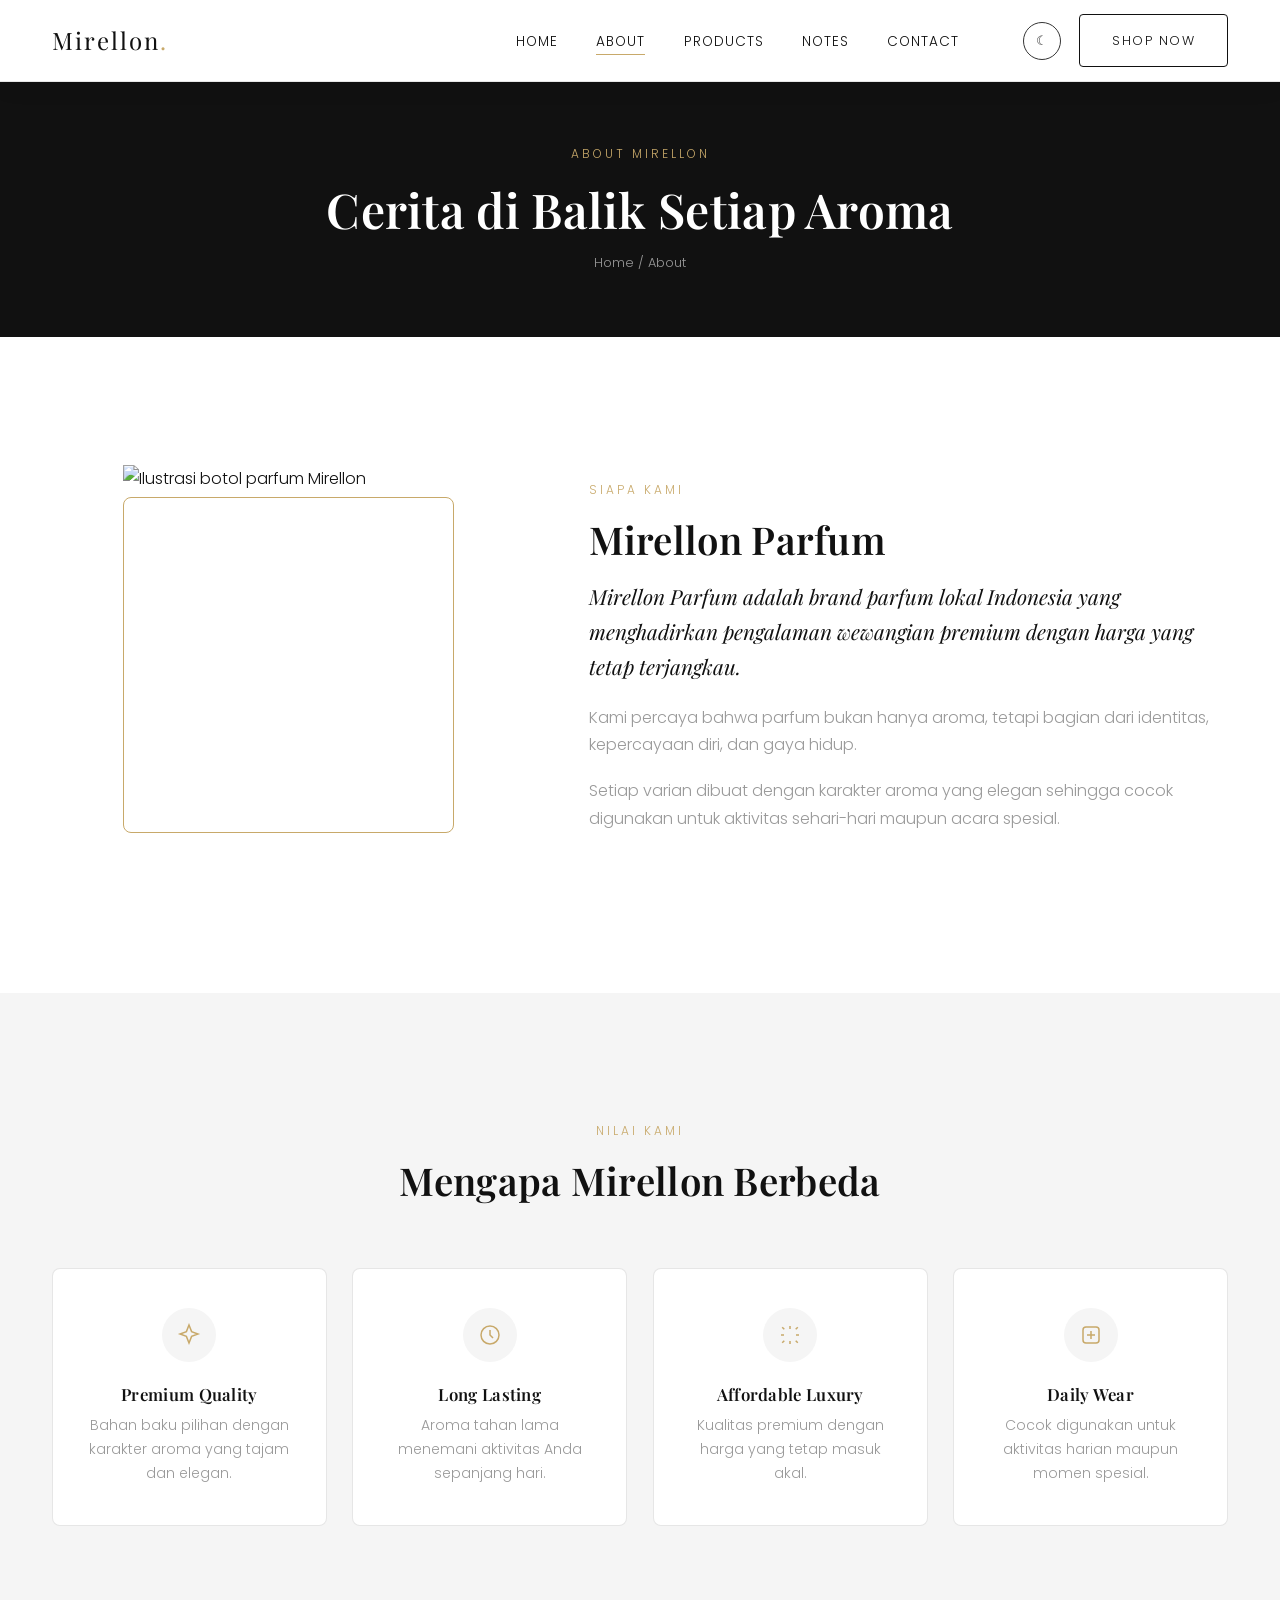
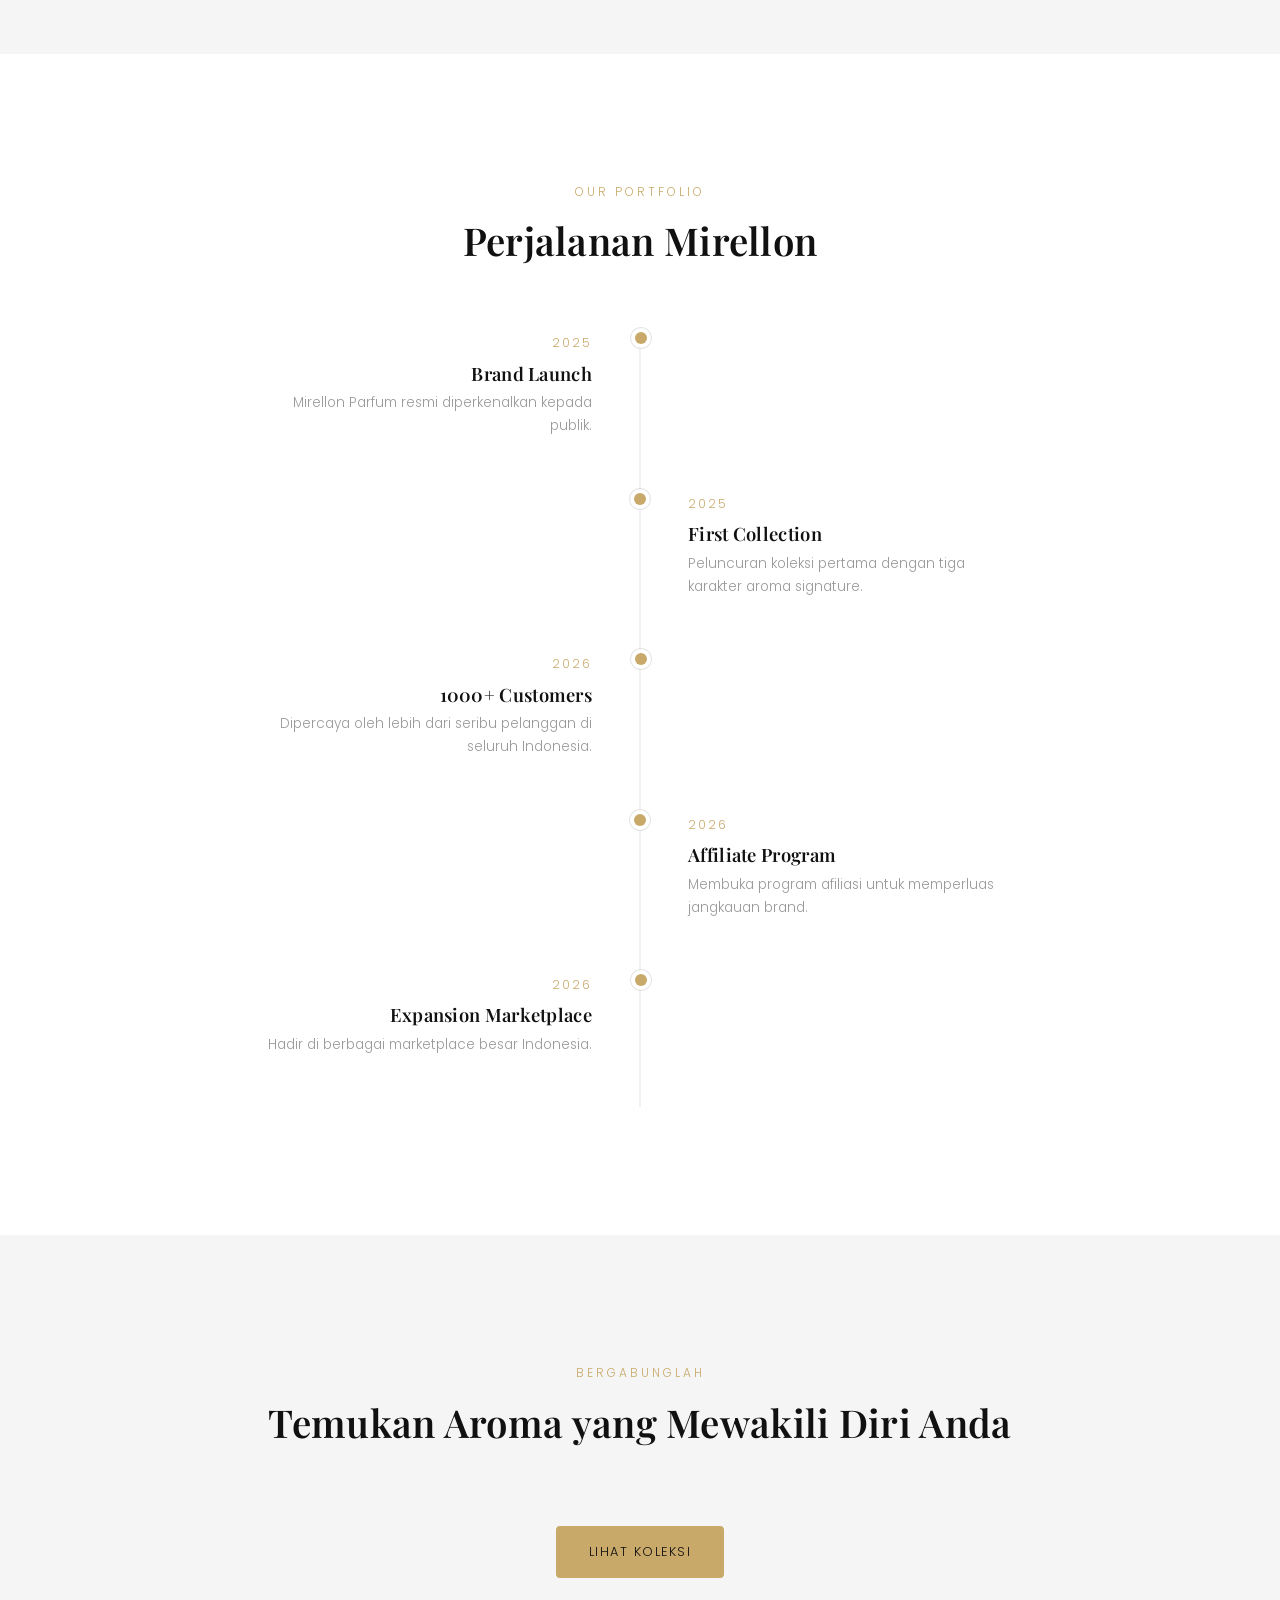
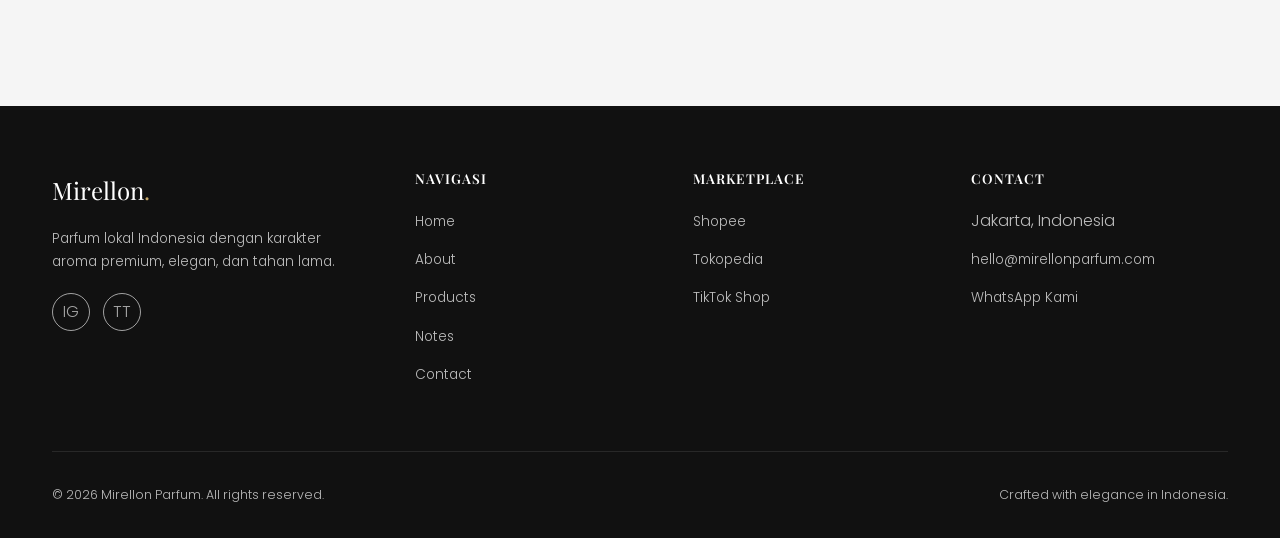
==== about.html @ e8ed95fe "Upload website Mirellon Parfum" ====
<!DOCTYPE html>
<html lang="id">
<head>
  <meta charset="UTF-8">
  <meta name="viewport" content="width=device-width, initial-scale=1.0">
  <title>About Us — Mirellon Parfum</title>
  <meta name="description" content="Kenali Mirellon Parfum, brand parfum lokal Indonesia yang menghadirkan wewangian premium, elegan, dan terjangkau untuk identitas serta gaya hidup Anda.">
  <meta name="keywords" content="tentang Mirellon Parfum, brand parfum lokal, cerita Mirellon">
  <link rel="canonical" href="https://mirellonparfum.com/about.html">

  <meta property="og:type" content="website">
  <meta property="og:title" content="About Us — Mirellon Parfum">
  <meta property="og:description" content="Kenali kisah dan nilai di balik Mirellon Parfum.">
  <meta property="og:image" content="images/bottle-hero.png">

  <link rel="icon" type="image/svg+xml" href="images/favicon.svg">
  <link rel="preconnect" href="https://fonts.googleapis.com">
  <link rel="preconnect" href="https://fonts.gstatic.com" crossorigin>
  <link href="https://fonts.googleapis.com/css2?family=Playfair+Display:wght@500;600;700&family=Poppins:wght@300;400;500;600&display=swap" rel="stylesheet">

  <link rel="stylesheet" href="css/style.css">
  <link rel="stylesheet" href="css/responsive.css">
  <link rel="stylesheet" href="css/animation.css">
</head>
<body>
  <a class="skip-link" href="#main">Lompat ke konten utama</a>

  <div id="loading-screen" aria-hidden="true"><span class="loader-mark">MIRELLON</span></div>

  <header class="site-header solid" data-transparent-hero="false">
    <div class="container">
      <a href="index.html" class="logo">Mirellon<span>.</span></a>
      <nav class="main-nav" aria-label="Navigasi utama">
        <ul class="nav-links">
          <li><a class="nav-link" href="index.html">Home</a></li>
          <li><a class="nav-link active" href="about.html">About</a></li>
          <li><a class="nav-link" href="products.html">Products</a></li>
          <li><a class="nav-link" href="notes.html">Notes</a></li>
          <li><a class="nav-link" href="contact.html">Contact</a></li>
        </ul>
        <div class="header-actions">
          <button class="icon-btn" data-theme-toggle aria-pressed="false" aria-label="Ganti mode gelap/terang"><span data-theme-icon>☾</span></button>
          <a href="products.html" class="btn btn-outline desktop-only">Shop Now</a>
          <button class="hamburger" aria-label="Buka menu" aria-controls="mobile-nav"><span></span><span></span><span></span></button>
        </div>
      </nav>
    </div>
  </header>

  <div class="mobile-nav" id="mobile-nav">
    <button class="close-btn" aria-label="Tutup menu">&times;</button>
    <a href="index.html">Home</a>
    <a href="about.html">About</a>
    <a href="products.html">Products</a>
    <a href="notes.html">Notes</a>
    <a href="contact.html">Contact</a>
  </div>

  <main id="main">
    <section class="page-hero">
      <div class="container">
        <span class="eyebrow">About Mirellon</span>
        <h1>Cerita di Balik Setiap Aroma</h1>
        <p class="breadcrumb"><a href="index.html">Home</a> / About</p>
      </div>
    </section>

    <section>
      <div class="container about-grid">
        <div class="about-visual" data-aos="fade-right">
          <img src="images/bottle-hero.png" alt="Ilustrasi botol parfum Mirellon" loading="lazy" width="260" height="400">
        </div>
        <div class="about-text" data-aos="fade-left">
          <span class="eyebrow">Siapa Kami</span>
          <h2 class="section-title">Mirellon Parfum</h2>
          <p>Mirellon Parfum adalah brand parfum lokal Indonesia yang menghadirkan pengalaman wewangian premium dengan harga yang tetap terjangkau.</p>
          <p>Kami percaya bahwa parfum bukan hanya aroma, tetapi bagian dari identitas, kepercayaan diri, dan gaya hidup.</p>
          <p>Setiap varian dibuat dengan karakter aroma yang elegan sehingga cocok digunakan untuk aktivitas sehari-hari maupun acara spesial.</p>
        </div>
      </div>
    </section>

    <section class="bg-surface">
      <div class="container">
        <div class="section-head">
          <span class="eyebrow">Nilai Kami</span>
          <h2 class="section-title">Mengapa Mirellon Berbeda</h2>
        </div>
        <div class="why-grid">
          <div class="why-card" data-aos="fade-up">
            <div class="why-icon"><svg width="24" height="24" viewBox="0 0 24 24" fill="none" stroke="currentColor" stroke-width="1.5"><path d="M12 2l2.6 6.6L21 11l-6.4 2.4L12 20l-2.6-6.6L3 11l6.4-2.4z"/></svg></div>
            <h3>Premium Quality</h3>
            <p>Bahan baku pilihan dengan karakter aroma yang tajam dan elegan.</p>
          </div>
          <div class="why-card" data-aos="fade-up" data-aos-delay="100">
            <div class="why-icon"><svg width="24" height="24" viewBox="0 0 24 24" fill="none" stroke="currentColor" stroke-width="1.5"><circle cx="12" cy="12" r="9"/><path d="M12 7v5l3 3"/></svg></div>
            <h3>Long Lasting</h3>
            <p>Aroma tahan lama menemani aktivitas Anda sepanjang hari.</p>
          </div>
          <div class="why-card" data-aos="fade-up" data-aos-delay="200">
            <div class="why-icon"><svg width="24" height="24" viewBox="0 0 24 24" fill="none" stroke="currentColor" stroke-width="1.5"><path d="M12 3v3M12 18v3M4.2 4.2l2.1 2.1M17.7 17.7l2.1 2.1M3 12h3M18 12h3M4.2 19.8l2.1-2.1M17.7 6.3l2.1-2.1"/></svg></div>
            <h3>Affordable Luxury</h3>
            <p>Kualitas premium dengan harga yang tetap masuk akal.</p>
          </div>
          <div class="why-card" data-aos="fade-up" data-aos-delay="300">
            <div class="why-icon"><svg width="24" height="24" viewBox="0 0 24 24" fill="none" stroke="currentColor" stroke-width="1.5"><rect x="4" y="4" width="16" height="16" rx="3"/><path d="M8 12h8M12 8v8"/></svg></div>
            <h3>Daily Wear</h3>
            <p>Cocok digunakan untuk aktivitas harian maupun momen spesial.</p>
          </div>
        </div>
      </div>
    </section>

    <section>
      <div class="container">
        <div class="section-head">
          <span class="eyebrow">Our Portfolio</span>
          <h2 class="section-title">Perjalanan Mirellon</h2>
        </div>
        <div class="timeline">
          <div class="timeline-item" data-aos="fade-right">
            <span class="timeline-dot"></span>
            <span class="timeline-year">2025</span>
            <h3>Brand Launch</h3>
            <p>Mirellon Parfum resmi diperkenalkan kepada publik.</p>
          </div>
          <div class="timeline-item" data-aos="fade-left">
            <span class="timeline-dot"></span>
            <span class="timeline-year">2025</span>
            <h3>First Collection</h3>
            <p>Peluncuran koleksi pertama dengan tiga karakter aroma signature.</p>
          </div>
          <div class="timeline-item" data-aos="fade-right">
            <span class="timeline-dot"></span>
            <span class="timeline-year">2026</span>
            <h3>1000+ Customers</h3>
            <p>Dipercaya oleh lebih dari seribu pelanggan di seluruh Indonesia.</p>
          </div>
          <div class="timeline-item" data-aos="fade-left">
            <span class="timeline-dot"></span>
            <span class="timeline-year">2026</span>
            <h3>Affiliate Program</h3>
            <p>Membuka program afiliasi untuk memperluas jangkauan brand.</p>
          </div>
          <div class="timeline-item" data-aos="fade-right">
            <span class="timeline-dot"></span>
            <span class="timeline-year">2026</span>
            <h3>Expansion Marketplace</h3>
            <p>Hadir di berbagai marketplace besar Indonesia.</p>
          </div>
        </div>
      </div>
    </section>

    <section class="bg-surface text-center">
      <div class="container">
        <span class="eyebrow">Bergabunglah</span>
        <h2 class="section-title">Temukan Aroma yang Mewakili Diri Anda</h2>
        <a href="products.html" class="btn btn-gold mt-lg">Lihat Koleksi</a>
      </div>
    </section>
  </main>

  <footer class="site-footer">
    <div class="container">
      <div class="footer-grid">
        <div>
          <a href="index.html" class="footer-logo">Mirellon<span>.</span></a>
          <p class="footer-about">Parfum lokal Indonesia dengan karakter aroma premium, elegan, dan tahan lama.</p>
          <div class="footer-social">
            <a href="https://instagram.com" class="icon-btn" aria-label="Instagram Mirellon" target="_blank" rel="noopener">IG</a>
            <a href="https://tiktok.com" class="icon-btn" aria-label="TikTok Mirellon" target="_blank" rel="noopener">TT</a>
          </div>
        </div>
        <div class="footer-col">
          <h4>Navigasi</h4>
          <ul>
            <li><a href="index.html">Home</a></li>
            <li><a href="about.html">About</a></li>
            <li><a href="products.html">Products</a></li>
            <li><a href="notes.html">Notes</a></li>
            <li><a href="contact.html">Contact</a></li>
          </ul>
        </div>
        <div class="footer-col">
          <h4>Marketplace</h4>
          <ul>
            <li><a href="#">Shopee</a></li>
            <li><a href="#">Tokopedia</a></li>
            <li><a href="#">TikTok Shop</a></li>
          </ul>
        </div>
        <div class="footer-col">
          <h4>Contact</h4>
          <ul>
            <li>Jakarta, Indonesia</li>
            <li><a href="mailto:hello@mirellonparfum.com">hello@mirellonparfum.com</a></li>
            <li><a href="https://wa.me/6280000000000">WhatsApp Kami</a></li>
          </ul>
        </div>
      </div>
      <div class="footer-bottom">
        <span>&copy; 2026 Mirellon Parfum. All rights reserved.</span>
        <span>Crafted with elegance in Indonesia.</span>
      </div>
    </div>
  </footer>

  <button class="back-to-top" aria-label="Kembali ke atas">&#8593;</button>

  <script src="js/main.js"></script>
</body>
</html>
---- css/style.css ----
/* =========================================================
   MIRELLON PARFUM — CORE STYLESHEET
   ========================================================= */

:root {
  --c-black: #111111;
  --c-white: #ffffff;
  --c-gold: #c8a96a;
  --c-gold-soft: #e9dcbf;
  --c-gray: #f5f5f5;
  --c-gray-mid: #9a9a9a;
  --c-line: rgba(17, 17, 17, 0.1);

  --font-display: "Playfair Display", Georgia, serif;
  --font-body: "Poppins", -apple-system, BlinkMacSystemFont, sans-serif;

  --radius-sm: 4px;
  --radius-md: 8px;

  --space-xs: 0.5rem;
  --space-sm: 1rem;
  --space-md: 2rem;
  --space-lg: 4rem;
  --space-xl: 8rem;

  --ease: cubic-bezier(0.22, 1, 0.36, 1);
  --dur: 0.5s;

  --bg: var(--c-white);
  --text: var(--c-black);
  --surface: var(--c-gray);
  --border: var(--c-line);
}

[data-theme="dark"] {
  --bg: #0c0c0c;
  --text: #f5f5f5;
  --surface: #1a1a1a;
  --border: rgba(245, 245, 245, 0.12);
  --c-gray: #1a1a1a;
}

* , *::before, *::after { box-sizing: border-box; margin: 0; padding: 0; }

html { scroll-behavior: smooth; }

body {
  font-family: var(--font-body);
  background: var(--bg);
  color: var(--text);
  line-height: 1.7;
  font-weight: 300;
  -webkit-font-smoothing: antialiased;
  transition: background var(--dur) var(--ease), color var(--dur) var(--ease);
  overflow-x: hidden;
}

img { max-width: 100%; display: block; }

a { color: inherit; text-decoration: none; }

ul { list-style: none; }

button { font-family: inherit; cursor: pointer; border: none; background: none; color: inherit; }

input, textarea, select { font-family: inherit; }

h1, h2, h3, h4 {
  font-family: var(--font-display);
  font-weight: 600;
  letter-spacing: 0.3px;
  line-height: 1.25;
}

.container {
  width: 100%;
  max-width: 1240px;
  margin: 0 auto;
  padding: 0 var(--space-md);
}

:focus-visible {
  outline: 2px solid var(--c-gold);
  outline-offset: 3px;
}

.skip-link {
  position: absolute;
  left: -999px;
  top: 0;
  background: var(--c-black);
  color: var(--c-white);
  padding: 0.75rem 1.25rem;
  z-index: 1000;
}
.skip-link:focus { left: var(--space-sm); top: var(--space-sm); }

/* =========================================================
   LOADING SCREEN
   ========================================================= */
#loading-screen {
  position: fixed;
  inset: 0;
  background: var(--c-black);
  display: flex;
  align-items: center;
  justify-content: center;
  z-index: 9999;
  transition: opacity 0.6s var(--ease), visibility 0.6s var(--ease);
}
#loading-screen.hidden { opacity: 0; visibility: hidden; }
.loader-mark {
  font-family: var(--font-display);
  color: var(--c-gold);
  font-size: 2rem;
  letter-spacing: 6px;
  opacity: 0;
  animation: loaderFade 1.6s var(--ease) forwards;
  position: relative;
}
.loader-mark::after {
  content: "";
  display: block;
  margin: 0.7rem auto 0;
  width: 0;
  height: 1px;
  background: var(--c-gold);
}
#loading-screen.leaving .loader-mark::after {
  animation: lineSweep 0.55s var(--ease) forwards;
}

/* =========================================================
   HEADER / NAVBAR
   ========================================================= */
.site-header {
  position: fixed;
  top: 0;
  left: 0;
  right: 0;
  z-index: 900;
  padding: 1.4rem 0;
  transition: background var(--dur) var(--ease), padding var(--dur) var(--ease), box-shadow var(--dur) var(--ease), border-color var(--dur) var(--ease);
  border-bottom: 1px solid transparent;
}
.site-header .container { display: flex; align-items: center; justify-content: space-between; }

.site-header.transparent { background: transparent; }
.site-header.solid {
  background: var(--bg);
  padding: 0.9rem 0;
  box-shadow: 0 4px 24px rgba(0,0,0,0.06);
  border-bottom: 1px solid var(--border);
}

.logo {
  font-family: var(--font-display);
  font-size: 1.5rem;
  letter-spacing: 2px;
  color: inherit;
}
.site-header.transparent .logo,
.site-header.transparent .nav-link,
.site-header.transparent .icon-btn { color: var(--c-white); }
.logo span { color: var(--c-gold); }

.main-nav { display: flex; align-items: center; gap: var(--space-lg); }
.nav-links { display: flex; gap: 2.4rem; }
.nav-link {
  font-size: 0.85rem;
  letter-spacing: 1px;
  text-transform: uppercase;
  position: relative;
  padding-bottom: 4px;
}
.nav-link::after {
  content: "";
  position: absolute;
  left: 0; bottom: 0;
  width: 0; height: 1px;
  background: var(--c-gold);
  transition: width 0.35s var(--ease);
}
.nav-link:hover::after, .nav-link.active::after { width: 100%; }

.header-actions { display: flex; align-items: center; gap: 1.1rem; }

.icon-btn {
  width: 38px; height: 38px;
  display: flex; align-items: center; justify-content: center;
  border: 1px solid currentColor;
  border-radius: 50%;
  opacity: 0.85;
  transition: opacity 0.3s var(--ease), background 0.3s var(--ease), color 0.3s var(--ease);
}
.icon-btn:hover { opacity: 1; background: var(--c-gold); color: var(--c-black); border-color: var(--c-gold); }

.btn {
  display: inline-flex;
  align-items: center;
  justify-content: center;
  gap: 0.5rem;
  padding: 0.9rem 2rem;
  font-size: 0.8rem;
  letter-spacing: 1.5px;
  text-transform: uppercase;
  border-radius: var(--radius-sm);
  transition: transform 0.35s var(--ease), background 0.35s var(--ease), color 0.35s var(--ease), box-shadow 0.35s var(--ease);
  border: 1px solid transparent;
  white-space: nowrap;
}
.btn-gold { background: var(--c-gold); color: var(--c-black); }
.btn-gold:hover { background: #b3925a; transform: translateY(-2px); box-shadow: 0 10px 24px rgba(200,169,106,0.35); }
.btn-outline { border-color: currentColor; }
.btn-outline:hover { background: var(--c-black); color: var(--c-white); border-color: var(--c-black); transform: translateY(-2px); }
.site-header.transparent .btn-outline { border-color: var(--c-white); }
.site-header.transparent .btn-outline:hover { background: var(--c-white); color: var(--c-black); }

.hamburger {
  display: none;
  flex-direction: column;
  gap: 5px;
  width: 26px;
}
.hamburger span {
  height: 1.5px;
  width: 100%;
  background: currentColor;
  transition: transform 0.3s var(--ease), opacity 0.3s var(--ease);
}

.mobile-nav {
  position: fixed;
  inset: 0;
  background: var(--c-black);
  z-index: 950;
  display: flex;
  flex-direction: column;
  align-items: center;
  justify-content: center;
  gap: 2rem;
  transform: translateY(-100%);
  transition: transform 0.5s var(--ease);
}
.mobile-nav.open { transform: translateY(0); }
.mobile-nav a { color: var(--c-white); font-family: var(--font-display); font-size: 1.6rem; letter-spacing: 1px; }
.mobile-nav .close-btn { position: absolute; top: 1.6rem; right: 1.6rem; color: var(--c-white); font-size: 1.8rem; }

/* =========================================================
   HERO
   ========================================================= */
.hero {
  position: relative;
  min-height: 100vh;
  display: flex;
  align-items: center;
  background: var(--c-black);
  color: var(--c-white);
  overflow: hidden;
}
.hero::before {
  content: "";
  position: absolute;
  inset: 0;
  z-index: 0;
  background:
    radial-gradient(circle at 50% 30%, rgba(200,169,106,0.16), transparent 55%),
    linear-gradient(160deg, #0b0b0b 0%, #161616 60%, #0b0b0b 100%);
}
.hero-bg-base,
.hero-bg-reveal {
  position: absolute;
  inset: 0;
  background-size: cover;
  background-position: center;
  background-repeat: no-repeat;
}
.hero-bg-base {
  z-index: 1;
  animation: heroZoom 22s ease-in-out infinite alternate;
}
.hero-bg-reveal {
  z-index: 2;
  pointer-events: none;
  mask-repeat: no-repeat;
  -webkit-mask-repeat: no-repeat;
  mask-size: 100% 100%;
  -webkit-mask-size: 100% 100%;
  transition: opacity 0.3s ease;
}
@keyframes heroZoom {
  0% { transform: scale(1); }
  100% { transform: scale(1.08); }
}
.hero-overlay {
  position: absolute;
  inset: 0;
  z-index: 3;
  background: linear-gradient(180deg, rgba(8,8,8,0.72) 0%, rgba(8,8,8,0.55) 45%, rgba(8,8,8,0.8) 100%);
  pointer-events: none;
}

/* ---------- Floating gold particles ---------- */
.hero-particles {
  position: absolute;
  inset: 0;
  z-index: 4;
  overflow: hidden;
  pointer-events: none;
}
.hero-particle {
  position: absolute;
  bottom: -5%;
  width: var(--s, 3px);
  height: var(--s, 3px);
  left: var(--l, 50%);
  border-radius: 50%;
  background: radial-gradient(circle, rgba(232, 199, 130, 0.95) 0%, rgba(232, 199, 130, 0) 72%);
  opacity: 0;
  animation: heroParticleRise var(--dur, 16s) linear var(--delay, 0s) infinite;
}
@keyframes heroParticleRise {
  0% { transform: translate(0, 0); opacity: 0; }
  8% { opacity: var(--op, 0.75); }
  85% { opacity: var(--op, 0.75); }
  100% { transform: translate(var(--drift, 20px), -112vh); opacity: 0; }
}

/* ---------- Film grain ---------- */
.hero-grain {
  position: absolute;
  inset: -60px;
  z-index: 6;
  pointer-events: none;
  opacity: 0.05;
  mix-blend-mode: overlay;
  background-image: url("data:image/svg+xml;utf8,<svg xmlns='http://www.w3.org/2000/svg' width='140' height='140'><filter id='n'><feTurbulence type='fractalNoise' baseFrequency='0.85' numOctaves='2' stitchTiles='stitch'/></filter><rect width='100%25' height='100%25' filter='url(%23n)'/></svg>");
  background-size: 160px 160px;
  animation: heroGrainShift 1.1s steps(6) infinite;
}
@keyframes heroGrainShift {
  0%   { transform: translate(0, 0); }
  16%  { transform: translate(-3%, 2%); }
  33%  { transform: translate(2%, -3%); }
  50%  { transform: translate(-2%, -2%); }
  66%  { transform: translate(3%, 1%); }
  83%  { transform: translate(-1%, 3%); }
  100% { transform: translate(0, 0); }
}

.hero .container {
  position: relative;
  z-index: 5;
  max-width: 720px;
  margin: 0 auto;
  text-align: center;
  padding-top: 6rem;
}
.hero-eyebrow {
  display: inline-block;
  font-size: 0.75rem;
  letter-spacing: 3px;
  text-transform: uppercase;
  color: var(--c-gold);
  margin-bottom: 1.4rem;
}
.hero-title {
  font-size: clamp(2.4rem, 4.6vw, 4rem);
  font-weight: 600;
  margin-bottom: 1.6rem;
  text-shadow: 0 4px 24px rgba(0,0,0,0.5);
  background: linear-gradient(100deg, #fff 35%, #f6e2ac 48%, #fff 58%, #fff 100%);
  background-size: 260% 100%;
  background-position: 200% 0;
  -webkit-background-clip: text;
  background-clip: text;
  color: transparent;
  animation: heroReveal 0.9s var(--ease) 0.4s both, heroShimmer 1.9s ease 1.6s 1 forwards;
}
@keyframes heroShimmer {
  0% { background-position: 200% 0; }
  100% { background-position: -60% 0; }
}
.hero-sub {
  font-size: 1.02rem;
  color: rgba(245,245,245,0.85);
  max-width: 480px;
  margin: 0 auto 2.6rem;
}
.hero-actions { display: flex; gap: 1rem; flex-wrap: wrap; justify-content: center; }
.btn-magnetic { transition: transform 0.25s cubic-bezier(0.16,1,0.3,1), background 0.3s ease, color 0.3s ease, box-shadow 0.3s ease; }
.scroll-cue {
  position: absolute;
  bottom: 2.2rem; left: 50%;
  transform: translateX(-50%);
  z-index: 5;
  color: rgba(245,245,245,0.6);
  font-size: 0.7rem;
  letter-spacing: 2px;
  text-transform: uppercase;
  display: flex;
  flex-direction: column;
  align-items: center;
  gap: 0.6rem;
}
.scroll-cue .line { width: 1px; height: 32px; background: currentColor; opacity: 0.5; }

/* ---------- Custom elegant cursor (hero only, pointer devices) ---------- */
.custom-cursor {
  position: fixed;
  top: 0; left: 0;
  z-index: 9999;
  pointer-events: none;
  transform: translate(-50%, -50%);
  mix-blend-mode: difference;
  opacity: 0;
  transition: opacity 0.3s ease;
}
.custom-cursor.active { opacity: 1; }
.cursor-dot {
  position: absolute;
  top: 50%; left: 50%;
  width: 6px; height: 6px;
  margin: -3px 0 0 -3px;
  background: #fff;
  border-radius: 50%;
}
.cursor-ring {
  position: absolute;
  top: 50%; left: 50%;
  width: 34px; height: 34px;
  margin: -17px 0 0 -17px;
  border: 1px solid rgba(255,255,255,0.6);
  border-radius: 50%;
  transition: width 0.25s var(--ease), height 0.25s var(--ease), margin 0.25s var(--ease), border-color 0.25s var(--ease);
}
.custom-cursor.hovering .cursor-ring {
  width: 60px; height: 60px;
  margin: -30px 0 0 -30px;
  border-color: var(--c-gold);
}
.custom-cursor.hovering .cursor-dot { background: var(--c-gold); }
@media (hover: none), (pointer: coarse) {
  .custom-cursor { display: none; }
}

/* =========================================================
   SECTION GENERIC
   ========================================================= */
section { padding: var(--space-xl) 0; }
.section-head { max-width: 640px; margin: 0 auto var(--space-lg); text-align: center; }
.section-head.left { text-align: left; margin-left: 0; }
.eyebrow {
  display: block;
  font-size: 0.75rem;
  letter-spacing: 3px;
  text-transform: uppercase;
  color: var(--c-gold);
  margin-bottom: 0.9rem;
}
.section-title { font-size: clamp(1.8rem, 3vw, 2.6rem); margin-bottom: 1rem; }
.section-desc { color: var(--c-gray-mid); font-size: 0.98rem; }

.bg-surface { background: var(--surface); }

/* =========================================================
   ABOUT
   ========================================================= */
.about-grid {
  display: grid;
  grid-template-columns: 0.85fr 1.15fr;
  gap: var(--space-lg);
  align-items: center;
}
.about-visual { position: relative; }
.about-visual img { width: 70%; margin: 0 auto; }
.about-visual::after {
  content: "";
  position: absolute;
  inset: 8% 15%;
  border: 1px solid var(--c-gold);
  border-radius: var(--radius-md);
  z-index: -1;
}
.about-text p { margin-bottom: 1.2rem; color: var(--c-gray-mid); }
.about-text p:first-of-type { font-family: var(--font-display); font-size: 1.3rem; color: var(--text); font-style: italic; }

/* =========================================================
   WHY CHOOSE US
   ========================================================= */
.why-grid {
  display: grid;
  grid-template-columns: repeat(4, 1fr);
  gap: 1.6rem;
}
.why-card {
  background: var(--bg);
  border: 1px solid var(--border);
  border-radius: var(--radius-md);
  padding: 2.4rem 1.8rem;
  text-align: center;
  transition: transform 0.4s var(--ease), box-shadow 0.4s var(--ease), border-color 0.4s var(--ease);
}
.why-card:hover {
  transform: translateY(-8px);
  box-shadow: 0 24px 48px rgba(0,0,0,0.08);
  border-color: var(--c-gold);
}
.why-icon {
  width: 54px; height: 54px;
  margin: 0 auto 1.4rem;
  display: flex; align-items: center; justify-content: center;
  border-radius: 50%;
  background: var(--surface);
  color: var(--c-gold);
}
.why-card h3 { font-size: 1.05rem; margin-bottom: 0.6rem; }
.why-card p { font-size: 0.88rem; color: var(--c-gray-mid); }

/* =========================================================
   PRODUCTS
   ========================================================= */
.filter-bar {
  display: flex;
  gap: 1.8rem;
  justify-content: center;
  flex-wrap: wrap;
  margin-bottom: var(--space-lg);
  border-bottom: 1px solid var(--border);
}
.filter-btn {
  position: relative;
  padding: 0.7rem 0.1rem;
  border: none;
  border-radius: 0;
  background: none;
  font-size: 0.78rem;
  letter-spacing: 1.5px;
  text-transform: uppercase;
  color: var(--c-gray-mid);
  transition: color 0.3s var(--ease);
}
.filter-btn::after {
  content: "";
  position: absolute;
  left: 0; bottom: -1px;
  width: 100%; height: 1px;
  background: var(--c-gold);
  transform: scaleX(0);
  transform-origin: center;
  transition: transform 0.35s var(--ease);
}
.filter-btn:hover { color: var(--text); }
.filter-btn.active { color: var(--c-gold); }
.filter-btn.active::after, .filter-btn:hover::after { transform: scaleX(1); }

.search-bar {
  display: flex;
  align-items: center;
  gap: 0.6rem;
  max-width: 320px;
  margin: 0 auto var(--space-md);
  border: none;
  border-bottom: 1px solid var(--border);
  border-radius: 0;
  padding: 0.5rem 0.2rem;
  transition: border-color 0.3s var(--ease);
}
.search-bar:focus-within { border-color: var(--c-gold); }
.search-bar svg { color: var(--c-gray-mid); transition: color 0.3s var(--ease); flex-shrink: 0; }
.search-bar:focus-within svg { color: var(--c-gold); }
.search-bar input { flex: 1; border: none; outline: none; background: none; color: var(--text); font-size: 0.9rem; }

.product-grid {
  display: grid;
  grid-template-columns: repeat(3, 1fr);
  gap: 3rem 2.4rem;
}
.product-card {
  background: none;
  border: none;
  box-shadow: none;
  display: flex;
  flex-direction: column;
  perspective: 1000px;
}
.product-media {
  background: radial-gradient(120% 90% at 50% 22%, #1e1e1e 0%, var(--c-black) 55%, #060606 100%);
  aspect-ratio: 4 / 5;
  border-radius: var(--radius-md);
  display: flex;
  align-items: center;
  justify-content: center;
  position: relative;
  overflow: hidden;
  transform-style: preserve-3d;
  transition: transform 0.5s var(--ease);
  will-change: transform;
}
/* soft gold glow behind the bottle */
.product-media::before {
  content: "";
  position: absolute;
  top: 8%;
  left: 50%;
  width: 68%;
  height: 62%;
  transform: translateX(-50%) scale(1);
  background: radial-gradient(circle, rgba(200, 169, 106, 0.32) 0%, rgba(200, 169, 106, 0) 72%);
  filter: blur(4px);
  opacity: 0.85;
  transition: transform 0.6s var(--ease), opacity 0.6s var(--ease);
  pointer-events: none;
}
/* grounding shadow beneath the bottle */
.product-media::after {
  content: "";
  position: absolute;
  bottom: 9%;
  left: 50%;
  width: 44%;
  height: 14px;
  transform: translateX(-50%);
  background: radial-gradient(ellipse at center, rgba(0, 0, 0, 0.6) 0%, rgba(0, 0, 0, 0) 75%);
  pointer-events: none;
}
/* diagonal light sweep, signature reveal on hover */
.media-shine {
  position: absolute;
  inset: 0;
  z-index: 2;
  pointer-events: none;
  background: linear-gradient(115deg, transparent 42%, rgba(255,255,255,0.18) 50%, transparent 58%);
  transform: translateX(-130%);
  transition: transform 0.9s var(--ease);
}
.product-card:hover .media-shine { transform: translateX(130%); }
.product-media img {
  position: relative;
  z-index: 1;
  max-width: 56%;
  max-height: 76%;
  width: auto;
  height: auto;
  object-fit: contain;
  filter: drop-shadow(0 16px 20px rgba(0, 0, 0, 0.45));
  transition: transform 0.5s var(--ease), filter 0.5s var(--ease);
  will-change: transform;
}
.product-card:hover .product-media::before {
  transform: translateX(-50%) scale(1.18);
  opacity: 1;
}
.product-tag {
  position: absolute; top: 1.1rem; left: 1.1rem; z-index: 3;
  font-size: 0.65rem; letter-spacing: 1.5px; text-transform: uppercase;
  color: var(--c-gold); border: 1px solid rgba(200, 169, 106, 0.5);
  background: rgba(17, 17, 17, 0.45);
  backdrop-filter: blur(6px);
  padding: 0.3rem 0.7rem; border-radius: 999px;
}
.product-badge {
  position: absolute; top: 1.1rem; right: 1.1rem; z-index: 3;
  font-size: 0.62rem; letter-spacing: 1.3px; text-transform: uppercase;
  font-weight: 500;
  color: var(--c-black); background: var(--c-gold);
  padding: 0.3rem 0.7rem; border-radius: 999px;
}
/* stagger the reveal per row so cards don't all fade up at once */
.product-grid .product-card:nth-child(3n+2) { transition-delay: 0.1s; }
.product-grid .product-card:nth-child(3n+3) { transition-delay: 0.2s; }
.product-body { padding: 1.4rem 0.2rem 0; flex: 1; display: flex; flex-direction: column; }
.product-body h3 {
  position: relative;
  display: inline-block;
  width: fit-content;
  font-size: 1.2rem;
  margin-bottom: 0.3rem;
}
.product-body h3::after {
  content: "";
  position: absolute;
  left: 0; bottom: -4px;
  height: 1px; width: 0;
  background: var(--c-gold);
  transition: width 0.5s var(--ease);
}
.product-card:hover .product-body h3::after { width: 100%; }
.product-category { font-size: 0.78rem; color: var(--c-gold); text-transform: uppercase; letter-spacing: 1px; margin-bottom: 0.9rem; }
.notes-row { display: flex; gap: 0.5rem; flex-wrap: wrap; margin-bottom: 1rem; }
.note-pill {
  font-size: 0.68rem; padding: 0.3rem 0.65rem; border-radius: 999px;
  background: var(--surface); color: var(--text); letter-spacing: 0.4px;
}
.product-desc { font-size: 0.85rem; color: var(--c-gray-mid); margin-bottom: 1.2rem; flex: 1; }
.product-actions { display: flex; align-items: center; justify-content: space-between; gap: 1rem; }
.link-btn {
  position: relative;
  font-size: 0.75rem;
  letter-spacing: 1.2px;
  text-transform: uppercase;
  color: var(--text);
  padding-bottom: 3px;
  display: inline-flex;
  align-items: center;
  gap: 0.4rem;
}
.link-btn::after {
  content: "";
  position: absolute;
  left: 0; bottom: 0;
  width: 100%; height: 1px;
  background: currentColor;
  opacity: 0.35;
  transform: scaleX(0.35);
  transform-origin: left;
  transition: transform 0.35s var(--ease), opacity 0.35s var(--ease);
}
.link-btn:hover::after { transform: scaleX(1); opacity: 1; }
.link-btn.buy-btn { color: var(--c-gold); font-weight: 500; }
.link-btn .arrow { transition: transform 0.35s var(--ease); }
.link-btn.buy-btn:hover .arrow { transform: translateX(4px); }

/* the reveal: on precise pointers, notes/desc/actions stay quiet until hover */
.product-grid.pointer-fine .notes-row,
.product-grid.pointer-fine .product-desc,
.product-grid.pointer-fine .product-actions {
  opacity: 0;
  transform: translateY(10px);
  pointer-events: none;
  transition: opacity 0.4s var(--ease), transform 0.4s var(--ease);
}
.product-grid.pointer-fine .product-card:hover .notes-row,
.product-grid.pointer-fine .product-card:focus-within .notes-row { opacity: 1; transform: none; pointer-events: auto; transition-delay: 0.04s; }
.product-grid.pointer-fine .product-card:hover .product-desc,
.product-grid.pointer-fine .product-card:focus-within .product-desc { opacity: 1; transform: none; pointer-events: auto; transition-delay: 0.1s; }
.product-grid.pointer-fine .product-card:hover .product-actions,
.product-grid.pointer-fine .product-card:focus-within .product-actions { opacity: 1; transform: none; pointer-events: auto; transition-delay: 0.16s; }
@media (prefers-reduced-motion: reduce) {
  .notes-row, .product-desc, .product-actions { opacity: 1 !important; transform: none !important; pointer-events: auto !important; }
  .media-shine { display: none; }
}

.no-results { text-align: center; color: var(--c-gray-mid); padding: 3rem 0; display: none; }
.no-results.show { display: block; }
.notes-no-results { text-align: center; color: var(--c-gray-mid); padding: 3rem 0; display: none; grid-column: 1 / -1; }
.notes-no-results.show { display: block; }

/* =========================================================
   MARKETPLACE POPUP
   ========================================================= */
.overlay {
  position: fixed; inset: 0;
  background: rgba(10,10,10,0.6);
  backdrop-filter: blur(6px);
  display: flex; align-items: center; justify-content: center;
  z-index: 980;
  opacity: 0; visibility: hidden;
  transition: opacity 0.35s var(--ease), visibility 0.35s var(--ease);
  padding: var(--space-sm);
}
.overlay.open { opacity: 1; visibility: visible; }
.popup, .modal-box {
  background: var(--bg);
  border-radius: var(--radius-md);
  border: 1px solid var(--border);
  width: 100%;
  max-width: 380px;
  padding: 2.4rem;
  text-align: center;
  transform: translateY(24px) scale(0.98);
  transition: transform 0.4s var(--ease);
}
.overlay.open .popup, .overlay.open .modal-box { transform: translateY(0) scale(1); }
.popup h3 { margin-bottom: 0.5rem; }
.popup p { color: var(--c-gray-mid); font-size: 0.85rem; margin-bottom: 1.6rem; }
.marketplace-list { display: flex; flex-direction: column; gap: 0.8rem; }
.marketplace-btn {
  display: flex; align-items: center; justify-content: space-between;
  padding: 0.9rem 1.2rem;
  border: 1px solid var(--border);
  border-radius: var(--radius-sm);
  font-size: 0.9rem;
  transition: all 0.3s var(--ease);
}
.marketplace-btn:hover { border-color: var(--c-gold); background: var(--surface); }
.popup-close, .modal-close {
  margin-top: 1.6rem;
  font-size: 0.8rem;
  color: var(--c-gray-mid);
  text-decoration: underline;
}

.modal-box { max-width: 720px; text-align: left; position: relative; }
.modal-close-x {
  position: absolute; top: 1.2rem; right: 1.2rem;
  width: 34px; height: 34px; border-radius: 50%;
  border: 1px solid var(--border);
  display: flex; align-items: center; justify-content: center;
}
.modal-content { display: grid; grid-template-columns: 0.9fr 1.1fr; gap: 2rem; }
.modal-content .product-media { border-radius: var(--radius-md); }
.modal-notes { display: grid; gap: 0.6rem; margin: 1.2rem 0; font-size: 0.85rem; }
.modal-notes strong { color: var(--c-gold); }

/* =========================================================
   PORTFOLIO / TIMELINE
   ========================================================= */
.timeline { position: relative; max-width: 860px; margin: 0 auto; }
.timeline::before {
  content: "";
  position: absolute;
  left: 50%; top: 0; bottom: 0;
  width: 1px;
  background: var(--border);
  transform: translateX(-50%);
}
.timeline-item {
  position: relative;
  width: 50%;
  padding: 0 3rem 3.2rem;
}
.timeline-item:nth-child(odd) { left: 0; text-align: right; }
.timeline-item:nth-child(even) { left: 50%; text-align: left; }
.timeline-dot {
  position: absolute;
  top: 4px;
  width: 12px; height: 12px;
  border-radius: 50%;
  background: var(--c-gold);
  box-shadow: 0 0 0 4px var(--bg), 0 0 0 5px var(--border);
}
.timeline-item:nth-child(odd) .timeline-dot { right: -6.5px; }
.timeline-item:nth-child(even) .timeline-dot { left: -6.5px; }
.timeline-year { font-size: 0.75rem; letter-spacing: 2px; color: var(--c-gold); text-transform: uppercase; }
.timeline-item h3 { margin: 0.4rem 0 0.4rem; font-size: 1.15rem; }
.timeline-item p { font-size: 0.85rem; color: var(--c-gray-mid); }

/* =========================================================
   REVIEWS SLIDER
   ========================================================= */
.reviews-slider { position: relative; max-width: 760px; margin: 0 auto; overflow: hidden; }
.reviews-track { display: flex; transition: transform 0.6s var(--ease); }
.review-card {
  min-width: 100%;
  background: var(--bg);
  border: 1px solid var(--border);
  border-radius: var(--radius-md);
  padding: 2.8rem;
  text-align: center;
}
.review-stars { color: var(--c-gold); font-size: 1.1rem; margin-bottom: 1rem; letter-spacing: 3px; }
.review-text { font-family: var(--font-display); font-size: 1.15rem; font-style: italic; margin-bottom: 1.6rem; }
.review-person { display: flex; align-items: center; justify-content: center; gap: 0.8rem; }
.review-avatar {
  width: 42px; height: 42px; border-radius: 50%;
  background: var(--c-gold);
  color: var(--c-black);
  display: flex; align-items: center; justify-content: center;
  font-family: var(--font-display); font-weight: 600;
}
.review-name { font-size: 0.9rem; }
.review-role { font-size: 0.75rem; color: var(--c-gray-mid); }
.reviews-nav { display: flex; justify-content: center; gap: 1.4rem; margin-top: 1.6rem; }
.reviews-nav button {
  width: 40px; height: 40px; border-radius: 50%;
  border: 1px solid var(--border);
  display: flex; align-items: center; justify-content: center;
}
.reviews-nav button:hover { background: var(--c-gold); border-color: var(--c-gold); color: var(--c-black); }
.reviews-dots { display: flex; justify-content: center; gap: 0.5rem; margin-top: 1.2rem; }
.reviews-dots span {
  width: 7px; height: 7px; border-radius: 50%; background: var(--border);
  transition: background 0.3s var(--ease), transform 0.3s var(--ease);
}
.reviews-dots span.active { background: var(--c-gold); transform: scale(1.3); }

/* =========================================================
   NOTES / BLOG
   ========================================================= */
.notes-toolbar {
  display: flex; flex-wrap: wrap; gap: 1rem;
  justify-content: space-between; align-items: center;
  margin-bottom: var(--space-lg);
}
.notes-grid { display: grid; grid-template-columns: repeat(3, 1fr); gap: 2rem; }
.note-card {
  border: 1px solid var(--border);
  border-radius: var(--radius-md);
  overflow: hidden;
  display: flex; flex-direction: column;
  transition: transform 0.4s var(--ease), box-shadow 0.4s var(--ease);
}
.note-card:hover { transform: translateY(-8px); box-shadow: 0 24px 48px rgba(0,0,0,0.08); }
.note-thumb {
  height: 170px;
  background: linear-gradient(135deg, var(--c-black), #2a2a2a);
  display: flex; align-items: center; justify-content: center;
  color: var(--c-gold); font-family: var(--font-display); font-size: 1.6rem;
}
.note-body { padding: 1.6rem; display: flex; flex-direction: column; flex: 1; }
.note-category { font-size: 0.7rem; letter-spacing: 1.5px; text-transform: uppercase; color: var(--c-gold); margin-bottom: 0.6rem; }
.note-body h3 { font-size: 1.1rem; margin-bottom: 0.7rem; }
.note-body p { font-size: 0.85rem; color: var(--c-gray-mid); flex: 1; margin-bottom: 1.1rem; }
.note-meta { font-size: 0.72rem; color: var(--c-gray-mid); display: flex; justify-content: space-between; }
.note-hidden { display: none !important; }

.pagination { display: flex; justify-content: center; gap: 0.6rem; margin-top: var(--space-lg); }
.pagination button {
  width: 38px; height: 38px; border-radius: 50%;
  border: 1px solid var(--border);
  font-size: 0.85rem;
}
.pagination button.active, .pagination button:hover { background: var(--c-black); color: var(--c-white); border-color: var(--c-black); }

/* =========================================================
   FAQ
   ========================================================= */
.faq-list { max-width: 760px; margin: 0 auto; }
.faq-item { border-bottom: 1px solid var(--border); }
.faq-question {
  width: 100%;
  display: flex; align-items: center; justify-content: space-between;
  padding: 1.5rem 0.2rem;
  text-align: left;
  font-size: 1rem;
}
.faq-question .plus { transition: transform 0.35s var(--ease); color: var(--c-gold); font-size: 1.2rem; }
.faq-item.open .plus { transform: rotate(45deg); }
.faq-answer {
  max-height: 0;
  overflow: hidden;
  transition: max-height 0.4s var(--ease), padding 0.4s var(--ease);
  font-size: 0.9rem;
  color: var(--c-gray-mid);
}
.faq-item.open .faq-answer { padding-bottom: 1.5rem; }

/* =========================================================
   CONTACT
   ========================================================= */
.contact-grid { display: grid; grid-template-columns: 0.9fr 1.1fr; gap: var(--space-lg); }
.contact-info-list { display: grid; gap: 1.6rem; margin-top: 1.6rem; }
.contact-info-item { display: flex; gap: 1rem; align-items: flex-start; }
.contact-info-item .icon-btn { flex-shrink: 0; }
.contact-info-item h4 { font-size: 0.95rem; margin-bottom: 0.2rem; }
.contact-info-item p, .contact-info-item a { font-size: 0.85rem; color: var(--c-gray-mid); }

.contact-form { display: grid; gap: 1.2rem; }
.form-row { display: grid; grid-template-columns: 1fr 1fr; gap: 1.2rem; }
.field label { display: block; font-size: 0.78rem; letter-spacing: 0.5px; margin-bottom: 0.5rem; text-transform: uppercase; color: var(--c-gray-mid); }
.field input, .field textarea {
  width: 100%;
  padding: 0.9rem 1rem;
  border: 1px solid var(--border);
  border-radius: var(--radius-sm);
  background: var(--bg);
  color: var(--text);
  font-size: 0.9rem;
  transition: border-color 0.3s var(--ease);
}
.field input:focus, .field textarea:focus { border-color: var(--c-gold); }
.form-status { font-size: 0.85rem; color: var(--c-gold); min-height: 1.2rem; }

/* =========================================================
   PAGE HEADER (inner pages)
   ========================================================= */
.page-hero {
  background: var(--c-black);
  color: var(--c-white);
  padding: 9rem 0 4rem;
  text-align: center;
}
.page-hero .eyebrow { color: var(--c-gold); }
.page-hero h1 { font-size: clamp(2rem, 4vw, 3rem); }
.breadcrumb { font-size: 0.8rem; color: rgba(245,245,245,0.6); margin-top: 0.8rem; }
.breadcrumb a:hover { color: var(--c-gold); }

/* =========================================================
   FOOTER
   ========================================================= */
.site-footer { background: var(--c-black); color: rgba(245,245,245,0.75); padding: var(--space-lg) 0 var(--space-md); }
.footer-grid {
  display: grid;
  grid-template-columns: 1.4fr 1fr 1fr 1.2fr;
  gap: var(--space-lg);
  padding-bottom: var(--space-lg);
  border-bottom: 1px solid rgba(245,245,245,0.1);
}
.footer-logo { font-family: var(--font-display); font-size: 1.5rem; color: var(--c-white); margin-bottom: 1rem; display: block; }
.footer-logo span { color: var(--c-gold); }
.footer-about { font-size: 0.85rem; max-width: 300px; }
.footer-col h4 { color: var(--c-white); font-size: 0.85rem; letter-spacing: 1px; text-transform: uppercase; margin-bottom: 1.2rem; }
.footer-col ul { display: grid; gap: 0.7rem; }
.footer-col a { font-size: 0.85rem; transition: color 0.3s var(--ease); }
.footer-col a:hover { color: var(--c-gold); }
.footer-social { display: flex; gap: 0.8rem; margin-top: 1.2rem; }
.footer-bottom {
  display: flex; justify-content: space-between; align-items: center;
  padding-top: var(--space-md); font-size: 0.78rem; flex-wrap: wrap; gap: 1rem;
}

/* =========================================================
   BACK TO TOP
   ========================================================= */
.back-to-top {
  position: fixed;
  bottom: 1.8rem; right: 1.8rem;
  width: 46px; height: 46px;
  border-radius: 50%;
  background: var(--c-gold);
  color: var(--c-black);
  display: flex; align-items: center; justify-content: center;
  opacity: 0; visibility: hidden;
  transform: translateY(12px);
  transition: all 0.35s var(--ease);
  z-index: 500;
  box-shadow: 0 10px 24px rgba(0,0,0,0.2);
}
.back-to-top.show { opacity: 1; visibility: visible; transform: translateY(0); }

/* =========================================================
   MISC
   ========================================================= */
.glass {
  background: rgba(255,255,255,0.06);
  backdrop-filter: blur(10px);
  border: 1px solid rgba(255,255,255,0.12);
}
.divider { width: 60px; height: 1px; background: var(--c-gold); margin: 1.2rem auto; }
.text-center { text-align: center; }
.mt-lg { margin-top: var(--space-lg); }
/* =========================================================
   SHOP / PRODUCTS PAGE — dark storefront layout
   Scoped under body.shop-page so the rest of the site keeps
   using the light/dark theme toggle as before.
   ========================================================= */
body.shop-page { background: #0c0c0c; }

/* Header always solid-dark on the shop page, regardless of
   the global light/dark theme toggle. */
.shop-header.solid {
  background: #0c0c0c;
  border-bottom: 1px solid rgba(245,245,245,0.1);
  box-shadow: none;
}
.shop-header .logo,
.shop-header .nav-link,
.shop-header .icon-btn { color: #f5f5f5; }
.shop-header .btn-outline { border-color: rgba(245,245,245,0.6); }
.shop-header .btn-outline:hover { background: #f5f5f5; color: #0c0c0c; border-color: #f5f5f5; }

/* ---------- Shop hero banner ---------- */
.shop-hero {
  background:
    radial-gradient(120% 100% at 12% 0%, rgba(200,169,106,0.12), transparent 55%),
    linear-gradient(160deg, #0b0b0b 0%, #171310 55%, #0b0b0b 100%);
  padding: 10.5rem 0 4.5rem;
}
.shop-hero-grid {
  display: grid;
  grid-template-columns: 1fr 1fr;
  align-items: center;
  gap: var(--space-lg);
}
.shop-hero-copy .eyebrow { color: var(--c-gold); }
.shop-hero-copy h1 {
  font-size: clamp(2.2rem, 4vw, 3.4rem);
  color: #fff;
  margin-bottom: 1.2rem;
}
.shop-hero-copy p { color: rgba(245,245,245,0.7); max-width: 420px; font-size: 1rem; }
.shop-hero-visual { position: relative; display: flex; justify-content: center; }
.shop-hero-visual img {
  max-width: 88%;
  filter: drop-shadow(0 30px 50px rgba(0,0,0,0.6));
}

/* ---------- Shop section wrapper ---------- */
.shop-section { background: #0c0c0c; color: #f5f5f5; padding-top: 3.5rem; }

/* ---------- Toolbar: search + filter pills + sort ---------- */
.shop-toolbar {
  display: flex;
  flex-wrap: wrap;
  align-items: center;
  gap: 1.2rem;
  justify-content: space-between;
  margin-bottom: 1.6rem;
}
.search-pill {
  display: flex;
  align-items: center;
  gap: 0.6rem;
  border: 1px solid rgba(245,245,245,0.18);
  border-radius: 999px;
  padding: 0.75rem 1.2rem;
  min-width: 260px;
  flex: 0 1 300px;
  transition: border-color 0.3s var(--ease);
}
.search-pill:focus-within { border-color: var(--c-gold); }
.search-pill svg { color: rgba(245,245,245,0.5); flex-shrink: 0; }
.search-pill input {
  flex: 1; border: none; outline: none; background: none;
  color: #f5f5f5; font-size: 0.85rem;
}
.search-pill input::placeholder { color: rgba(245,245,245,0.4); }

.filter-pills-wrap {
  display: flex; flex-wrap: wrap; gap: 0.7rem;
  border-bottom: none; margin-bottom: 0;
  justify-content: center; flex: 1 1 auto;
}
.filter-pill {
  padding: 0.6rem 1.3rem;
  border-radius: 999px;
  border: 1px solid rgba(245,245,245,0.18);
  background: transparent;
  color: rgba(245,245,245,0.75);
  font-size: 0.78rem;
  letter-spacing: 0.6px;
  text-transform: uppercase;
  transition: background 0.3s var(--ease), color 0.3s var(--ease), border-color 0.3s var(--ease);
}
.filter-pill:hover { border-color: var(--c-gold); color: #fff; }
.filter-pill.active {
  background: var(--c-gold);
  color: #171310;
  border-color: var(--c-gold);
  font-weight: 500;
}

.sort-wrap { display: flex; align-items: center; gap: 0.6rem; font-size: 0.8rem; color: rgba(245,245,245,0.6); }
.sort-wrap select {
  background: #14110d;
  color: #f5f5f5;
  border: 1px solid rgba(245,245,245,0.18);
  border-radius: var(--radius-sm);
  padding: 0.55rem 0.9rem;
  font-size: 0.82rem;
}
.sort-wrap select:focus { outline: none; border-color: var(--c-gold); }

.shop-count { font-size: 0.85rem; color: rgba(245,245,245,0.55); margin-bottom: 2rem; }
.shop-count span { color: var(--c-gold); font-weight: 500; }

/* ---------- Product card (shop page variant) ---------- */
body.shop-page .product-grid { grid-template-columns: repeat(3, 1fr); }
body.shop-page .product-card {
  background: #131110;
  border: 1px solid rgba(245,245,245,0.08);
  border-radius: 14px;
  overflow: hidden;
  transition: transform 0.4s var(--ease), border-color 0.4s var(--ease), box-shadow 0.4s var(--ease);
}
body.shop-page .product-card:hover {
  transform: translateY(-6px);
  border-color: rgba(200,169,106,0.4);
  box-shadow: 0 24px 48px rgba(0,0,0,0.45);
}
body.shop-page .product-media {
  border-radius: 0;
  aspect-ratio: 4 / 3.4;
}
body.shop-page .product-body { padding: 1.4rem 1.5rem 1.7rem; }

/* Badge (Best Seller / New / gender) sits top-LEFT on the shop
   page; the base .product-badge rule (used elsewhere on the site)
   defaults to the right, which collided with the wishlist heart. */
body.shop-page .product-badge {
  left: 1.1rem;
  right: auto;
}
.product-badge-new { background: var(--c-gold); color: #171310; }
.product-badge-best-seller,
.product-badge-men,
.product-badge-women,
.product-badge-unisex {
  text-transform: capitalize;
  background: rgba(17,17,17,0.55);
  color: var(--c-gold);
  border: 1px solid rgba(200,169,106,0.5);
  backdrop-filter: blur(6px);
}

.wishlist-btn {
  position: absolute; top: 1.1rem; right: 1.1rem; z-index: 3;
  width: 32px; height: 32px;
  border-radius: 50%;
  background: rgba(17,17,17,0.5);
  backdrop-filter: blur(6px);
  color: #f5f5f5;
  display: flex; align-items: center; justify-content: center;
  transition: color 0.3s var(--ease), background 0.3s var(--ease), transform 0.3s var(--ease);
}
.wishlist-btn:hover { transform: scale(1.08); }
.wishlist-btn.active { color: var(--c-gold); }

body.shop-page .product-body h3 { color: #fff; font-size: 1.15rem; }
body.shop-page .product-category {
  color: var(--c-gold);
  font-size: 0.72rem;
  letter-spacing: 1.5px;
  margin-bottom: 1rem;
}

.notes-icon-list { display: grid; gap: 0.5rem; margin-bottom: 1.1rem; }
.notes-icon-list li {
  display: flex; align-items: center; gap: 0.6rem;
  font-size: 0.78rem; color: rgba(245,245,245,0.75);
}
.note-icon { color: var(--c-gold); display: inline-flex; flex-shrink: 0; }
.note-label { width: 44px; flex-shrink: 0; color: rgba(245,245,245,0.5); text-transform: uppercase; font-size: 0.68rem; letter-spacing: 0.5px; }
.note-value { color: rgba(245,245,245,0.85); }

.rating-row { display: flex; align-items: center; gap: 0.35rem; margin-bottom: 1rem; }
.rating-row .stars { display: inline-flex; color: rgba(245,245,245,0.2); font-size: 0.9rem; letter-spacing: 1px; }
.rating-row .star.filled { color: var(--c-gold); }
.rating-row .rating-num { font-size: 0.82rem; font-weight: 500; color: #f5f5f5; margin-left: 0.2rem; }
.rating-row .rating-count { font-size: 0.78rem; color: rgba(245,245,245,0.5); }

.price-divider { height: 1px; background: rgba(245,245,245,0.1); margin: 0 0 1rem; }

.price-row { display: flex; gap: 1.6rem; margin-bottom: 1.3rem; }
.price-item { display: flex; flex-direction: column; gap: 0.2rem; }
.price-item span { font-size: 0.7rem; color: rgba(245,245,245,0.5); text-transform: uppercase; letter-spacing: 0.5px; }
.price-item strong { font-size: 0.9rem; color: #f5f5f5; font-weight: 500; }

.btn-view-details {
  display: inline-flex; align-items: center; justify-content: center; gap: 0.5rem;
  width: 100%;
  padding: 0.8rem 1.2rem;
  border: 1px solid var(--c-gold);
  border-radius: var(--radius-sm);
  color: var(--c-gold);
  font-size: 0.78rem;
  letter-spacing: 1px;
  text-transform: uppercase;
  transition: background 0.3s var(--ease), color 0.3s var(--ease), transform 0.3s var(--ease);
}
.btn-view-details:hover { background: var(--c-gold); color: #171310; transform: translateY(-2px); }
.btn-view-details .arrow { transition: transform 0.3s var(--ease); }
.btn-view-details:hover .arrow { transform: translateX(4px); }

body.shop-page .product-actions { display: block; }

/* shop page reveal-on-hover should not hide price/details */
body.shop-page .product-grid.pointer-fine .notes-row,
body.shop-page .product-grid.pointer-fine .product-desc,
body.shop-page .product-grid.pointer-fine .product-actions {
  opacity: 1; transform: none; pointer-events: auto;
}

/* ---------- CTA banner: fragrance quiz ---------- */
.shop-cta-banner {
  display: flex;
  align-items: center;
  gap: 2rem;
  background: linear-gradient(120deg, #171310 0%, #0f0d0b 100%);
  border: 1px solid rgba(245,245,245,0.08);
  border-radius: 14px;
  padding: 2.4rem 2.6rem;
  margin: 3rem 0;
  flex-wrap: wrap;
}
.shop-cta-text h3 { color: #fff; font-size: 1.35rem; margin-bottom: 0.5rem; }
.shop-cta-text p { color: rgba(245,245,245,0.6); font-size: 0.88rem; }
.shop-cta-divider { width: 1px; align-self: stretch; background: rgba(245,245,245,0.12); }
.shop-cta-quiz { display: flex; align-items: center; gap: 1rem; margin-left: auto; }
.quiz-icon {
  width: 50px; height: 50px; flex-shrink: 0;
  border-radius: 50%;
  background: rgba(200,169,106,0.12);
  color: var(--c-gold);
  display: flex; align-items: center; justify-content: center;
}
.shop-cta-quiz-text { display: flex; flex-direction: column; gap: 0.6rem; }
.shop-cta-quiz-text strong { color: #f5f5f5; font-size: 0.9rem; font-weight: 500; }
.shop-cta-quiz-text .btn-view-details { width: auto; padding: 0.65rem 1.4rem; }

/* ---------- Pagination (dark circle style) ---------- */
body.shop-page .pagination { gap: 0.5rem; }
body.shop-page .pagination button {
  border-color: rgba(245,245,245,0.15);
  color: rgba(245,245,245,0.7);
  background: transparent;
}
body.shop-page .pagination button.active,
body.shop-page .pagination button:hover:not(.disabled) {
  background: var(--c-gold);
  color: #171310;
  border-color: var(--c-gold);
}
body.shop-page .pagination button.disabled { opacity: 0.35; cursor: default; }
body.shop-page .pagination-ellipsis {
  width: 38px; height: 38px; display: flex; align-items: center; justify-content: center;
  color: rgba(245,245,245,0.4);
}

/* ---------- Modal additions on shop page ---------- */
body.shop-page .modal-price { font-size: 0.9rem; color: var(--c-gold); margin: 0.8rem 0 1.4rem; }
body.shop-page .modal-rating { margin: 0.6rem 0 1rem; }

@media (max-width: 1024px) {
  .shop-hero-grid { grid-template-columns: 1fr; text-align: center; }
  .shop-hero-copy p { margin: 0 auto; }
  .shop-hero-visual img { max-width: 60%; }
  body.shop-page .product-grid { grid-template-columns: repeat(2, 1fr); }
  .shop-cta-quiz { margin-left: 0; }
}

@media (max-width: 640px) {
  .shop-hero { padding: 8.5rem 0 3rem; }
  .shop-toolbar { flex-direction: column; align-items: stretch; }
  .search-pill { flex: 1 1 auto; }
  .filter-pills-wrap { justify-content: flex-start; }
  body.shop-page .product-grid { grid-template-columns: 1fr; }
  .shop-cta-banner { flex-direction: column; align-items: flex-start; }
  .shop-cta-divider { display: none; }
}
---- css/responsive.css ----
/* =========================================================
   MIRELLON PARFUM — RESPONSIVE
   ========================================================= */

/* Tablet */
@media (max-width: 1024px) {
  .hero .container { padding-top: 8rem; }
  .hero-sub { margin-left: auto; margin-right: auto; }
  .hero-actions { justify-content: center; }

  .about-grid { grid-template-columns: 1fr; }
  .about-visual img { width: 45%; }

  .why-grid { grid-template-columns: repeat(2, 1fr); }
  .product-grid { grid-template-columns: repeat(2, 1fr); }
  .notes-grid { grid-template-columns: repeat(2, 1fr); }

  .modal-content { grid-template-columns: 1fr; }
  .contact-grid { grid-template-columns: 1fr; }
  .footer-grid { grid-template-columns: 1fr 1fr; }
}

/* Mobile nav breakpoint */
@media (max-width: 860px) {
  .nav-links { display: none; }
  .header-actions .btn-outline.desktop-only { display: none; }
  .hamburger { display: flex; }
}

/* Mobile */
@media (max-width: 640px) {
  :root { --space-xl: 5rem; --space-lg: 2.6rem; }

  .container { padding: 0 1.2rem; }

  .hero-title { font-size: 2.1rem; }
  .hero-actions { flex-direction: column; width: 100%; }
  .hero-actions .btn { width: 100%; }

  .why-grid { grid-template-columns: 1fr; }
  .product-grid { grid-template-columns: 1fr; }
  .notes-grid { grid-template-columns: 1fr; }

  .form-row { grid-template-columns: 1fr; }

  .timeline::before { left: 18px; }
  .timeline-item { width: 100%; left: 0 !important; text-align: left !important; padding: 0 0 2.4rem 3rem; }
  .timeline-item:nth-child(odd) .timeline-dot,
  .timeline-item:nth-child(even) .timeline-dot { left: 12px; right: auto; }

  .footer-grid { grid-template-columns: 1fr; gap: 2.2rem; }
  .footer-bottom { flex-direction: column; align-items: flex-start; }

  .modal-box { padding: 1.6rem; max-height: 85vh; overflow-y: auto; }

  .back-to-top { bottom: 1.2rem; right: 1.2rem; width: 42px; height: 42px; }

  .notes-toolbar { flex-direction: column; align-items: stretch; }
}
---- css/animation.css ----
/* =========================================================
   MIRELLON PARFUM — ANIMATIONS
   ========================================================= */

@keyframes loaderFade {
  0% { opacity: 0; letter-spacing: 10px; }
  60% { opacity: 1; }
  100% { opacity: 1; letter-spacing: 6px; }
}

@keyframes lineSweep {
  from { width: 0; }
  to { width: 44px; }
}

@keyframes floatBottle {
  0%, 100% { transform: translateY(0); }
  50% { transform: translateY(-14px); }
}
.hero-visual img { animation: floatBottle 6s ease-in-out infinite; }

@keyframes pulseGlow {
  0%, 100% { opacity: 0.6; transform: scale(1); }
  50% { opacity: 1; transform: scale(1.08); }
}
.hero-visual .glow { animation: pulseGlow 5s ease-in-out infinite; }

@keyframes scrollDown {
  0% { transform: scaleY(0); transform-origin: top; }
  50% { transform: scaleY(1); transform-origin: top; }
  51% { transform-origin: bottom; }
  100% { transform: scaleY(0); transform-origin: bottom; }
}
.scroll-cue .line { animation: scrollDown 2.2s ease-in-out infinite; }

/* Scroll reveal (AOS-style, driven by IntersectionObserver in main.js) */
[data-aos] {
  opacity: 0;
  transition: opacity 0.8s var(--ease), transform 0.8s var(--ease);
}
[data-aos="fade-up"] { transform: translateY(32px); }
[data-aos="fade-down"] { transform: translateY(-32px); }
[data-aos="fade-left"] { transform: translateX(32px); }
[data-aos="fade-right"] { transform: translateX(-32px); }
[data-aos="zoom-in"] { transform: scale(0.94); }
[data-aos].in-view { opacity: 1; transform: none; }

/* stagger helper */
[data-aos-delay="100"] { transition-delay: 0.1s; }
[data-aos-delay="200"] { transition-delay: 0.2s; }
[data-aos-delay="300"] { transition-delay: 0.3s; }
[data-aos-delay="400"] { transition-delay: 0.4s; }

@keyframes fadeIn {
  from { opacity: 0; }
  to { opacity: 1; }
}

.hero-eyebrow, .hero-sub, .hero-actions {
  opacity: 0;
  animation: heroReveal 0.9s var(--ease) forwards;
}
.hero-eyebrow { animation-delay: 0.2s; }
.hero-sub { animation-delay: 0.6s; }
.hero-actions { animation-delay: 0.8s; }

@keyframes heroReveal {
  from { opacity: 0; transform: translateY(18px); }
  to { opacity: 1; transform: translateY(0); }
}


@media (prefers-reduced-motion: reduce) {
  *, *::before, *::after {
    animation-duration: 0.001ms !important;
    animation-iteration-count: 1 !important;
    transition-duration: 0.001ms !important;
    transition-delay: 0s !important;
    scroll-behavior: auto !important;
  }
  [data-aos] { opacity: 1 !important; transform: none !important; }
}
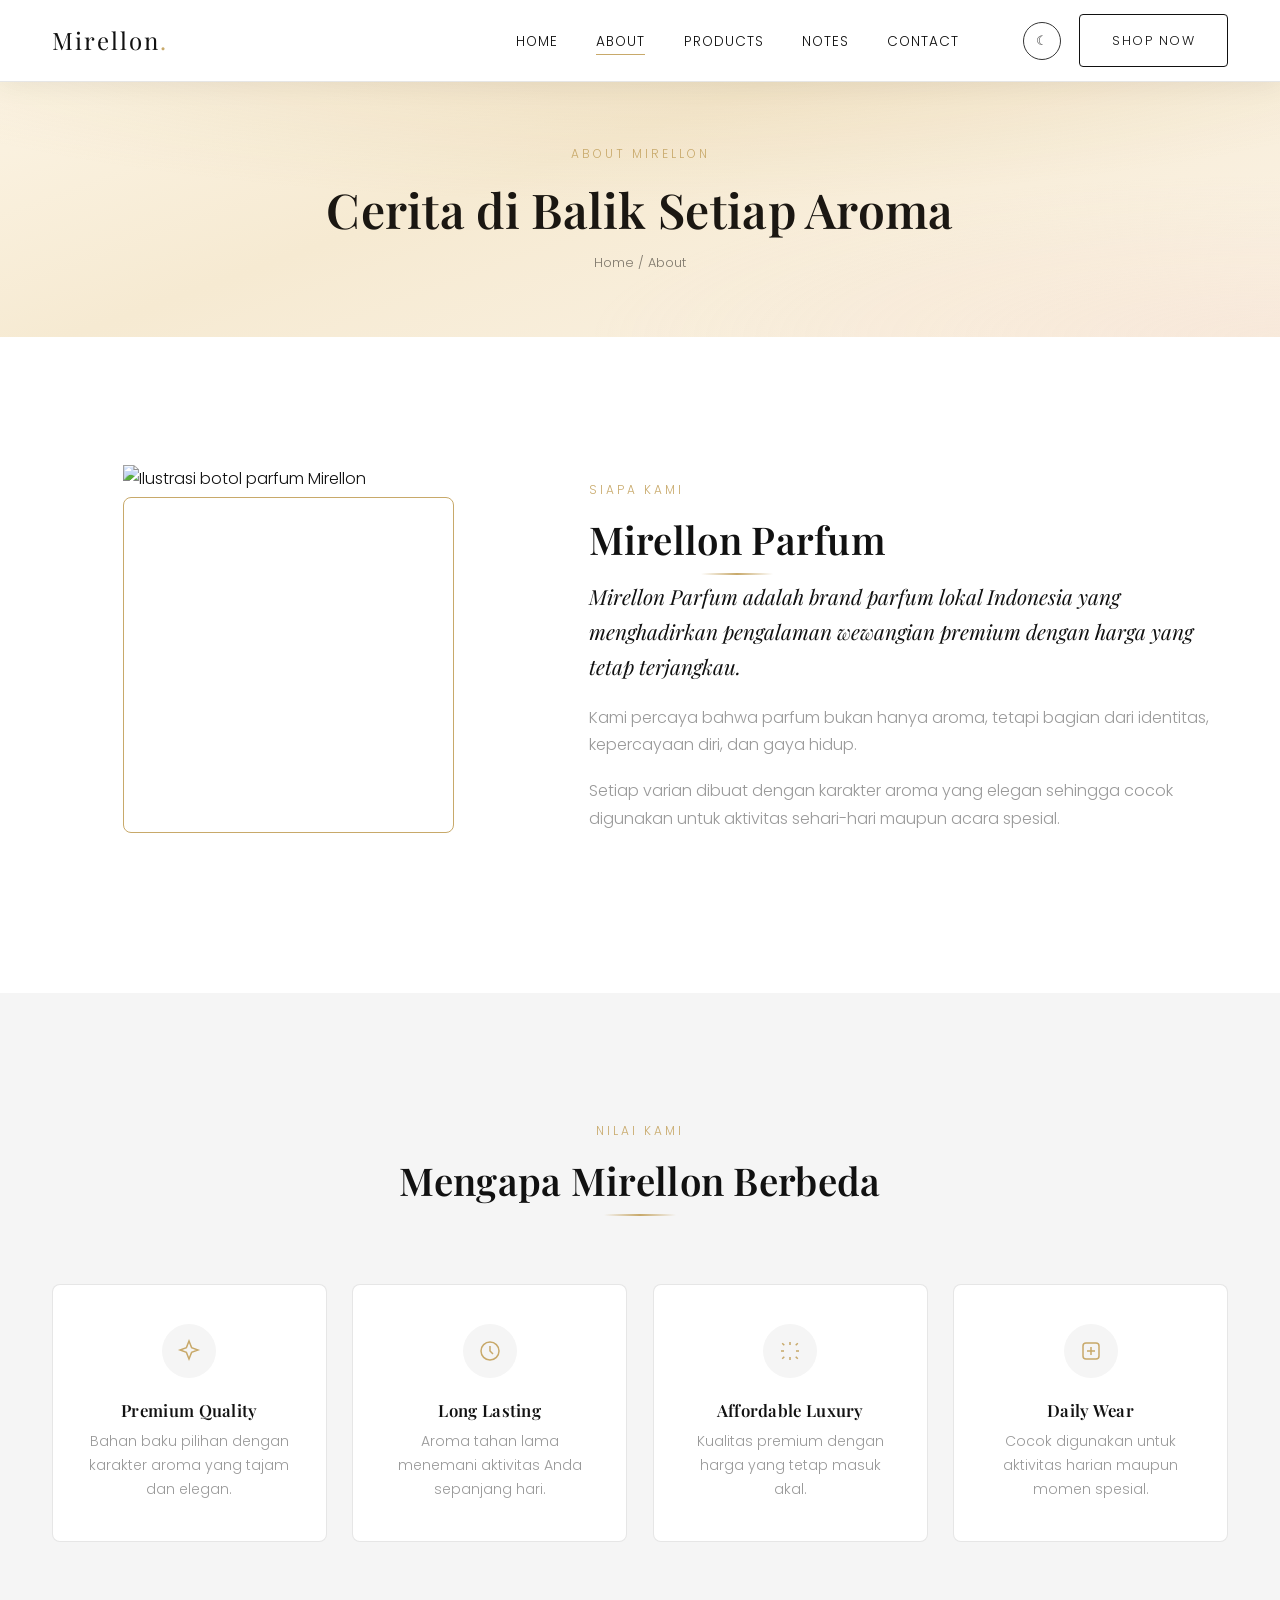
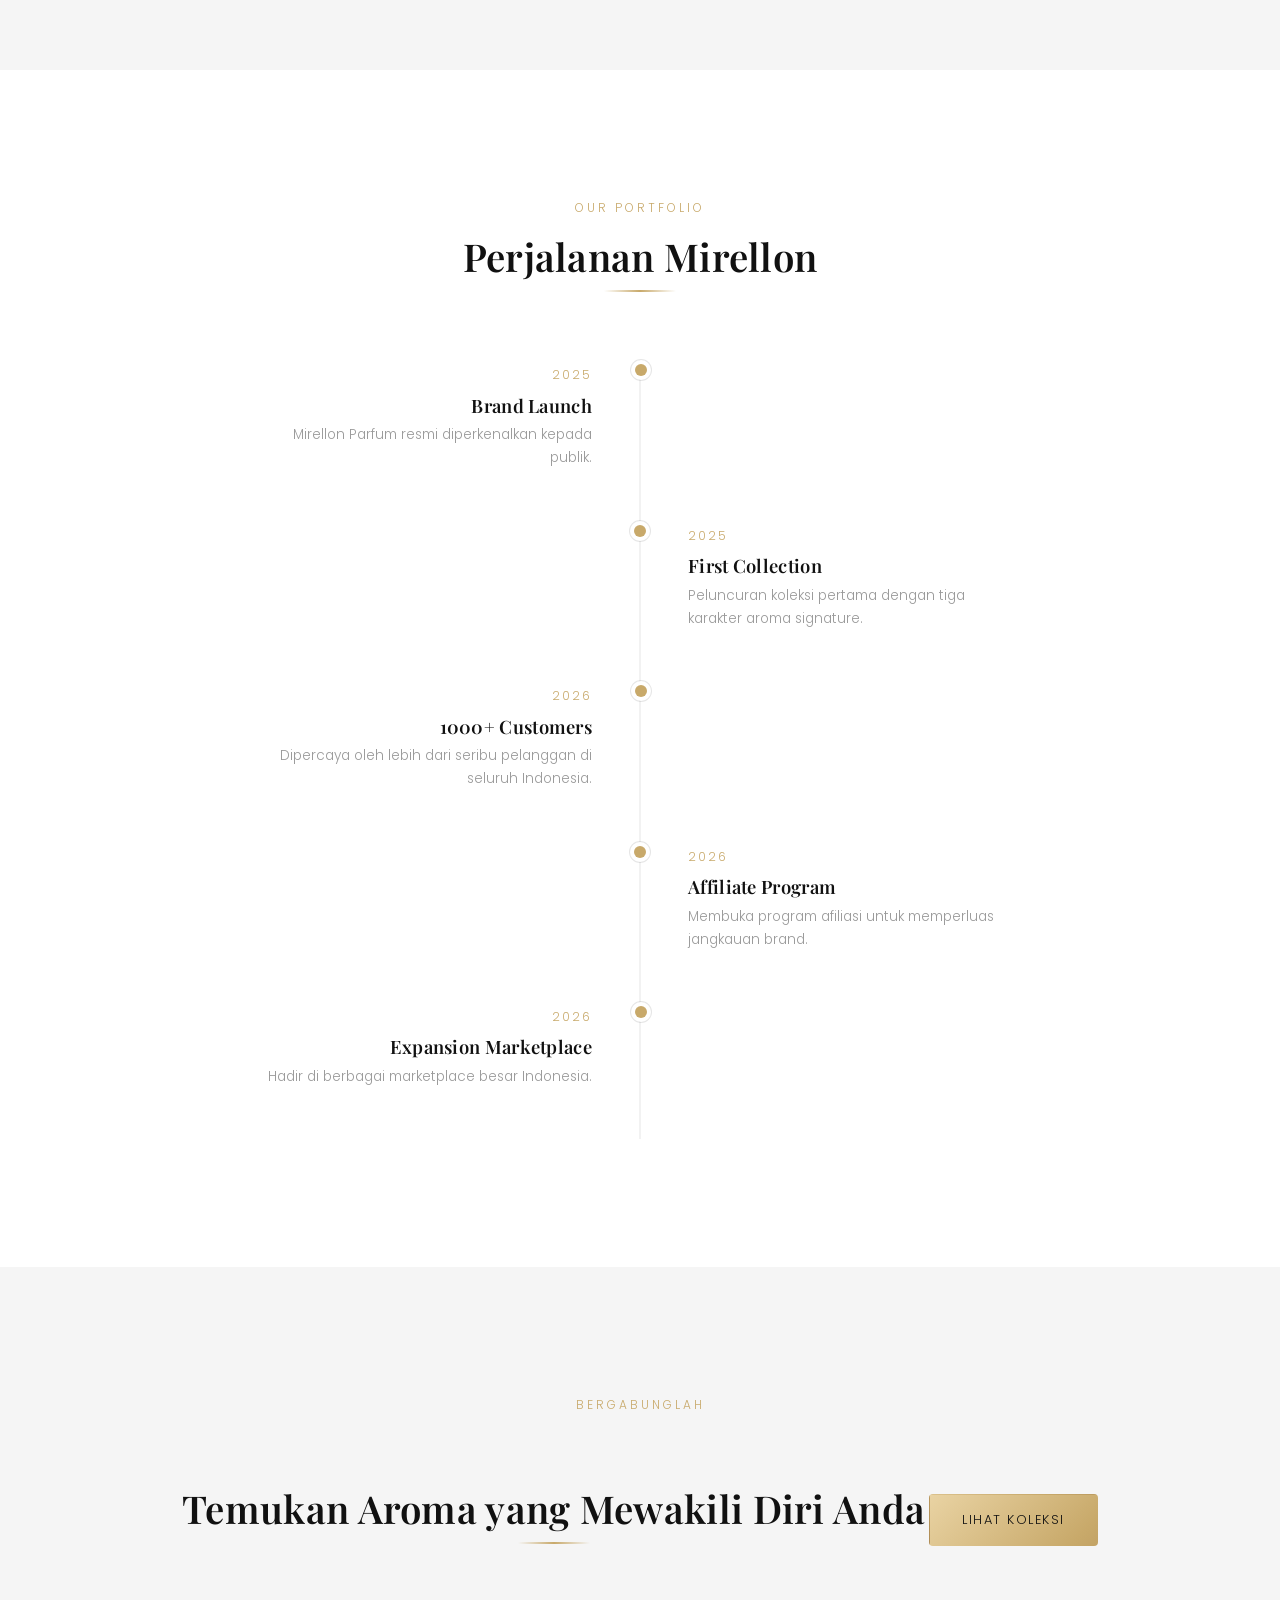
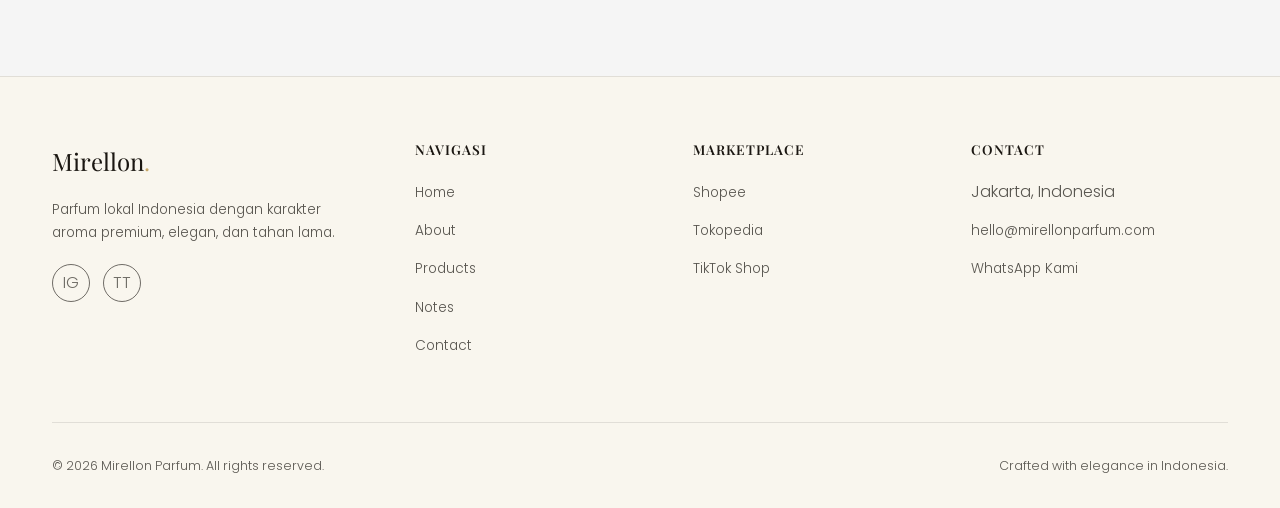
==== commit 2a888778: "Update theme, fix hero, add logo" ====
--- a/about.html
+++ b/about.html
@@ -156,7 +156,7 @@
       <div class="container">
         <span class="eyebrow">Bergabunglah</span>
         <h2 class="section-title">Temukan Aroma yang Mewakili Diri Anda</h2>
-        <a href="products.html" class="btn btn-gold mt-lg">Lihat Koleksi</a>
+        <a href="products.html" class="btn btn-gold mt-lg btn-magnetic">Lihat Koleksi</a>
       </div>
     </section>
   </main>
--- a/css/style.css
+++ b/css/style.css
@@ -5,6 +5,8 @@
 :root {
   --c-black: #111111;
   --c-white: #ffffff;
+  --c-ivory: #f9f6ee;
+  --c-ink: #1b1712;
   --c-gold: #c8a96a;
   --c-gold-soft: #e9dcbf;
   --c-gray: #f5f5f5;
@@ -101,7 +103,7 @@
 #loading-screen {
   position: fixed;
   inset: 0;
-  background: var(--c-black);
+  background: var(--c-ivory);
   display: flex;
   align-items: center;
   justify-content: center;
@@ -209,8 +211,14 @@
   border: 1px solid transparent;
   white-space: nowrap;
 }
-.btn-gold { background: var(--c-gold); color: var(--c-black); }
-.btn-gold:hover { background: #b3925a; transform: translateY(-2px); box-shadow: 0 10px 24px rgba(200,169,106,0.35); }
+.btn-gold {
+  background: linear-gradient(135deg, #e9d3a3 0%, #c8a96a 55%, #a9854f 100%);
+  color: var(--c-black);
+  background-size: 160% 160%;
+  background-position: 0% 0%;
+  transition: transform 0.35s var(--ease), background-position 0.5s var(--ease), box-shadow 0.35s var(--ease);
+}
+.btn-gold:hover { background-position: 100% 100%; transform: translateY(-2px); box-shadow: 0 10px 24px rgba(200,169,106,0.4); }
 .btn-outline { border-color: currentColor; }
 .btn-outline:hover { background: var(--c-black); color: var(--c-white); border-color: var(--c-black); transform: translateY(-2px); }
 .site-header.transparent .btn-outline { border-color: var(--c-white); }
@@ -232,7 +240,7 @@
 .mobile-nav {
   position: fixed;
   inset: 0;
-  background: var(--c-black);
+  background: var(--c-ivory);
   z-index: 950;
   display: flex;
   flex-direction: column;
@@ -243,8 +251,9 @@
   transition: transform 0.5s var(--ease);
 }
 .mobile-nav.open { transform: translateY(0); }
-.mobile-nav a { color: var(--c-white); font-family: var(--font-display); font-size: 1.6rem; letter-spacing: 1px; }
-.mobile-nav .close-btn { position: absolute; top: 1.6rem; right: 1.6rem; color: var(--c-white); font-size: 1.8rem; }
+.mobile-nav a { color: var(--c-ink); font-family: var(--font-display); font-size: 1.6rem; letter-spacing: 1px; }
+.mobile-nav a:hover { color: var(--c-gold); }
+.mobile-nav .close-btn { position: absolute; top: 1.6rem; right: 1.6rem; color: var(--c-ink); font-size: 1.8rem; }
 
 /* =========================================================
    HERO
@@ -254,7 +263,7 @@
   min-height: 100vh;
   display: flex;
   align-items: center;
-  background: var(--c-black);
+  background: var(--c-ivory);
   color: var(--c-white);
   overflow: hidden;
 }
@@ -264,8 +273,9 @@
   inset: 0;
   z-index: 0;
   background:
-    radial-gradient(circle at 50% 30%, rgba(200,169,106,0.16), transparent 55%),
-    linear-gradient(160deg, #0b0b0b 0%, #161616 60%, #0b0b0b 100%);
+    radial-gradient(circle at 50% 22%, rgba(200,169,106,0.32), transparent 56%),
+    radial-gradient(circle at 12% 85%, rgba(235,196,178,0.28), transparent 55%),
+    linear-gradient(160deg, #fdf6e8 0%, #f6ead2 32%, #f3e0d6 62%, #fbf3e6 100%);
 }
 .hero-bg-base,
 .hero-bg-reveal {
@@ -277,16 +287,12 @@
 }
 .hero-bg-base {
   z-index: 1;
-  animation: heroZoom 22s ease-in-out infinite alternate;
+  display: none; /* superseded by the always-visible .hero-bg-reveal photo below */
 }
 .hero-bg-reveal {
   z-index: 2;
   pointer-events: none;
-  mask-repeat: no-repeat;
-  -webkit-mask-repeat: no-repeat;
-  mask-size: 100% 100%;
-  -webkit-mask-size: 100% 100%;
-  transition: opacity 0.3s ease;
+  animation: heroZoom 24s ease-in-out infinite alternate;
 }
 @keyframes heroZoom {
   0% { transform: scale(1); }
@@ -296,7 +302,7 @@
   position: absolute;
   inset: 0;
   z-index: 3;
-  background: linear-gradient(180deg, rgba(8,8,8,0.72) 0%, rgba(8,8,8,0.55) 45%, rgba(8,8,8,0.8) 100%);
+  background: linear-gradient(180deg, rgba(6,5,4,0.62) 0%, rgba(6,5,4,0.4) 45%, rgba(6,5,4,0.7) 100%);
   pointer-events: none;
 }
 
@@ -894,7 +900,7 @@
 .note-card:hover { transform: translateY(-8px); box-shadow: 0 24px 48px rgba(0,0,0,0.08); }
 .note-thumb {
   height: 170px;
-  background: linear-gradient(135deg, var(--c-black), #2a2a2a);
+  background: linear-gradient(135deg, #f3e8cc, #fbf6ea);
   display: flex; align-items: center; justify-content: center;
   color: var(--c-gold); font-family: var(--font-display); font-size: 1.6rem;
 }
@@ -911,7 +917,7 @@
   border: 1px solid var(--border);
   font-size: 0.85rem;
 }
-.pagination button.active, .pagination button:hover { background: var(--c-black); color: var(--c-white); border-color: var(--c-black); }
+.pagination button.active, .pagination button:hover { background: var(--c-gold); color: var(--c-black); border-color: var(--c-gold); }
 
 /* =========================================================
    FAQ
@@ -966,31 +972,34 @@
    PAGE HEADER (inner pages)
    ========================================================= */
 .page-hero {
-  background: var(--c-black);
-  color: var(--c-white);
+  background:
+    radial-gradient(120% 100% at 50% 0%, rgba(200,169,106,0.24), transparent 60%),
+    radial-gradient(90% 80% at 100% 100%, rgba(235,196,178,0.22), transparent 60%),
+    linear-gradient(160deg, #fdf6e8 0%, #f6ead2 45%, #fbf3e6 100%);
+  color: var(--c-ink);
   padding: 9rem 0 4rem;
   text-align: center;
 }
 .page-hero .eyebrow { color: var(--c-gold); }
 .page-hero h1 { font-size: clamp(2rem, 4vw, 3rem); }
-.breadcrumb { font-size: 0.8rem; color: rgba(245,245,245,0.6); margin-top: 0.8rem; }
+.breadcrumb { font-size: 0.8rem; color: rgba(27,23,18,0.55); margin-top: 0.8rem; }
 .breadcrumb a:hover { color: var(--c-gold); }
 
 /* =========================================================
    FOOTER
    ========================================================= */
-.site-footer { background: var(--c-black); color: rgba(245,245,245,0.75); padding: var(--space-lg) 0 var(--space-md); }
+.site-footer { background: var(--c-ivory); color: rgba(27,23,18,0.72); padding: var(--space-lg) 0 var(--space-md); border-top: 1px solid var(--border); }
 .footer-grid {
   display: grid;
   grid-template-columns: 1.4fr 1fr 1fr 1.2fr;
   gap: var(--space-lg);
   padding-bottom: var(--space-lg);
-  border-bottom: 1px solid rgba(245,245,245,0.1);
-}
-.footer-logo { font-family: var(--font-display); font-size: 1.5rem; color: var(--c-white); margin-bottom: 1rem; display: block; }
+  border-bottom: 1px solid var(--border);
+}
+.footer-logo { font-family: var(--font-display); font-size: 1.5rem; color: var(--c-ink); margin-bottom: 1rem; display: block; }
 .footer-logo span { color: var(--c-gold); }
 .footer-about { font-size: 0.85rem; max-width: 300px; }
-.footer-col h4 { color: var(--c-white); font-size: 0.85rem; letter-spacing: 1px; text-transform: uppercase; margin-bottom: 1.2rem; }
+.footer-col h4 { color: var(--c-ink); font-size: 0.85rem; letter-spacing: 1px; text-transform: uppercase; margin-bottom: 1.2rem; }
 .footer-col ul { display: grid; gap: 0.7rem; }
 .footer-col a { font-size: 0.85rem; transition: color 0.3s var(--ease); }
 .footer-col a:hover { color: var(--c-gold); }
@@ -1031,30 +1040,33 @@
 .text-center { text-align: center; }
 .mt-lg { margin-top: var(--space-lg); }
 /* =========================================================
-   SHOP / PRODUCTS PAGE — dark storefront layout
+   SHOP / PRODUCTS PAGE — white + gold storefront layout
    Scoped under body.shop-page so the rest of the site keeps
-   using the light/dark theme toggle as before.
-   ========================================================= */
-body.shop-page { background: #0c0c0c; }
-
-/* Header always solid-dark on the shop page, regardless of
-   the global light/dark theme toggle. */
+   using the light/dark theme toggle as before. Product photo
+   tiles (.product-media) intentionally keep a dark studio-style
+   backdrop for contrast — everything else is ivory + gold.
+   ========================================================= */
+body.shop-page { background: var(--c-ivory); }
+
+/* Header stays solid on the shop page, regardless of the
+   global light/dark theme toggle. */
 .shop-header.solid {
-  background: #0c0c0c;
-  border-bottom: 1px solid rgba(245,245,245,0.1);
+  background: var(--c-ivory);
+  border-bottom: 1px solid var(--border);
   box-shadow: none;
 }
 .shop-header .logo,
 .shop-header .nav-link,
-.shop-header .icon-btn { color: #f5f5f5; }
-.shop-header .btn-outline { border-color: rgba(245,245,245,0.6); }
-.shop-header .btn-outline:hover { background: #f5f5f5; color: #0c0c0c; border-color: #f5f5f5; }
+.shop-header .icon-btn { color: var(--c-ink); }
+.shop-header .btn-outline { border-color: var(--c-ink); }
+.shop-header .btn-outline:hover { background: var(--c-ink); color: var(--c-ivory); border-color: var(--c-ink); }
 
 /* ---------- Shop hero banner ---------- */
 .shop-hero {
   background:
-    radial-gradient(120% 100% at 12% 0%, rgba(200,169,106,0.12), transparent 55%),
-    linear-gradient(160deg, #0b0b0b 0%, #171310 55%, #0b0b0b 100%);
+    radial-gradient(120% 100% at 12% 0%, rgba(200,169,106,0.26), transparent 55%),
+    radial-gradient(80% 90% at 95% 100%, rgba(235,196,178,0.24), transparent 60%),
+    linear-gradient(160deg, #fdf6e8 0%, #f6ead2 50%, #fbf3e6 100%);
   padding: 10.5rem 0 4.5rem;
 }
 .shop-hero-grid {
@@ -1066,18 +1078,18 @@
 .shop-hero-copy .eyebrow { color: var(--c-gold); }
 .shop-hero-copy h1 {
   font-size: clamp(2.2rem, 4vw, 3.4rem);
-  color: #fff;
+  color: var(--c-ink);
   margin-bottom: 1.2rem;
 }
-.shop-hero-copy p { color: rgba(245,245,245,0.7); max-width: 420px; font-size: 1rem; }
+.shop-hero-copy p { color: rgba(27,23,18,0.65); max-width: 420px; font-size: 1rem; }
 .shop-hero-visual { position: relative; display: flex; justify-content: center; }
 .shop-hero-visual img {
   max-width: 88%;
-  filter: drop-shadow(0 30px 50px rgba(0,0,0,0.6));
+  filter: drop-shadow(0 30px 50px rgba(27,23,18,0.18));
 }
 
 /* ---------- Shop section wrapper ---------- */
-.shop-section { background: #0c0c0c; color: #f5f5f5; padding-top: 3.5rem; }
+.shop-section { background: var(--c-ivory); color: var(--c-ink); padding-top: 3.5rem; }
 
 /* ---------- Toolbar: search + filter pills + sort ---------- */
 .shop-toolbar {
@@ -1092,7 +1104,8 @@
   display: flex;
   align-items: center;
   gap: 0.6rem;
-  border: 1px solid rgba(245,245,245,0.18);
+  background: var(--c-white);
+  border: 1px solid var(--border);
   border-radius: 999px;
   padding: 0.75rem 1.2rem;
   min-width: 260px;
@@ -1100,12 +1113,12 @@
   transition: border-color 0.3s var(--ease);
 }
 .search-pill:focus-within { border-color: var(--c-gold); }
-.search-pill svg { color: rgba(245,245,245,0.5); flex-shrink: 0; }
+.search-pill svg { color: rgba(27,23,18,0.45); flex-shrink: 0; }
 .search-pill input {
   flex: 1; border: none; outline: none; background: none;
-  color: #f5f5f5; font-size: 0.85rem;
-}
-.search-pill input::placeholder { color: rgba(245,245,245,0.4); }
+  color: var(--c-ink); font-size: 0.85rem;
+}
+.search-pill input::placeholder { color: rgba(27,23,18,0.35); }
 
 .filter-pills-wrap {
   display: flex; flex-wrap: wrap; gap: 0.7rem;
@@ -1115,55 +1128,55 @@
 .filter-pill {
   padding: 0.6rem 1.3rem;
   border-radius: 999px;
-  border: 1px solid rgba(245,245,245,0.18);
-  background: transparent;
-  color: rgba(245,245,245,0.75);
+  border: 1px solid var(--border);
+  background: var(--c-white);
+  color: rgba(27,23,18,0.68);
   font-size: 0.78rem;
   letter-spacing: 0.6px;
   text-transform: uppercase;
   transition: background 0.3s var(--ease), color 0.3s var(--ease), border-color 0.3s var(--ease);
 }
-.filter-pill:hover { border-color: var(--c-gold); color: #fff; }
+.filter-pill:hover { border-color: var(--c-gold); color: var(--c-ink); }
 .filter-pill.active {
   background: var(--c-gold);
-  color: #171310;
+  color: var(--c-black);
   border-color: var(--c-gold);
   font-weight: 500;
 }
 
-.sort-wrap { display: flex; align-items: center; gap: 0.6rem; font-size: 0.8rem; color: rgba(245,245,245,0.6); }
+.sort-wrap { display: flex; align-items: center; gap: 0.6rem; font-size: 0.8rem; color: rgba(27,23,18,0.55); }
 .sort-wrap select {
-  background: #14110d;
-  color: #f5f5f5;
-  border: 1px solid rgba(245,245,245,0.18);
+  background: var(--c-white);
+  color: var(--c-ink);
+  border: 1px solid var(--border);
   border-radius: var(--radius-sm);
   padding: 0.55rem 0.9rem;
   font-size: 0.82rem;
 }
 .sort-wrap select:focus { outline: none; border-color: var(--c-gold); }
 
-.shop-count { font-size: 0.85rem; color: rgba(245,245,245,0.55); margin-bottom: 2rem; }
+.shop-count { font-size: 0.85rem; color: rgba(27,23,18,0.5); margin-bottom: 2rem; }
 .shop-count span { color: var(--c-gold); font-weight: 500; }
 
 /* ---------- Product card (shop page variant) ---------- */
 body.shop-page .product-grid { grid-template-columns: repeat(3, 1fr); }
 body.shop-page .product-card {
-  background: #131110;
-  border: 1px solid rgba(245,245,245,0.08);
-  border-radius: 14px;
+  background: var(--c-white);
+  border: 1px solid var(--border);
+  border-radius: 16px;
   overflow: hidden;
-  transition: transform 0.4s var(--ease), border-color 0.4s var(--ease), box-shadow 0.4s var(--ease);
+  transition: transform 0.45s var(--ease), border-color 0.45s var(--ease), box-shadow 0.45s var(--ease);
 }
 body.shop-page .product-card:hover {
-  transform: translateY(-6px);
-  border-color: rgba(200,169,106,0.4);
-  box-shadow: 0 24px 48px rgba(0,0,0,0.45);
+  transform: translateY(-8px);
+  border-color: rgba(200,169,106,0.55);
+  box-shadow: 0 28px 56px rgba(27,23,18,0.14);
 }
 body.shop-page .product-media {
   border-radius: 0;
-  aspect-ratio: 4 / 3.4;
-}
-body.shop-page .product-body { padding: 1.4rem 1.5rem 1.7rem; }
+  aspect-ratio: 4 / 5;
+}
+body.shop-page .product-body { padding: 1.5rem 1.6rem 1.8rem; }
 
 /* Badge (Best Seller / New / gender) sits top-LEFT on the shop
    page; the base .product-badge rule (used elsewhere on the site)
@@ -1172,7 +1185,7 @@
   left: 1.1rem;
   right: auto;
 }
-.product-badge-new { background: var(--c-gold); color: #171310; }
+.product-badge-new { background: var(--c-gold); color: var(--c-black); }
 .product-badge-best-seller,
 .product-badge-men,
 .product-badge-women,
@@ -1183,6 +1196,20 @@
   border: 1px solid rgba(200,169,106,0.5);
   backdrop-filter: blur(6px);
 }
+/* Gold-foil badge treatment, shop page only */
+body.shop-page .product-badge-new {
+  background: linear-gradient(135deg, #f2e3bd 0%, #c8a96a 55%, #a9854f 100%);
+  color: #171310;
+  font-weight: 600;
+  box-shadow: 0 4px 14px rgba(168,133,74,0.4);
+  border: none;
+}
+body.shop-page .product-badge-best-seller,
+body.shop-page .product-badge-men,
+body.shop-page .product-badge-women,
+body.shop-page .product-badge-unisex {
+  background: rgba(27,23,18,0.62);
+}
 
 .wishlist-btn {
   position: absolute; top: 1.1rem; right: 1.1rem; z-index: 3;
@@ -1197,7 +1224,7 @@
 .wishlist-btn:hover { transform: scale(1.08); }
 .wishlist-btn.active { color: var(--c-gold); }
 
-body.shop-page .product-body h3 { color: #fff; font-size: 1.15rem; }
+body.shop-page .product-body h3 { color: var(--c-ink); font-size: 1.15rem; }
 body.shop-page .product-category {
   color: var(--c-gold);
   font-size: 0.72rem;
@@ -1208,24 +1235,30 @@
 .notes-icon-list { display: grid; gap: 0.5rem; margin-bottom: 1.1rem; }
 .notes-icon-list li {
   display: flex; align-items: center; gap: 0.6rem;
-  font-size: 0.78rem; color: rgba(245,245,245,0.75);
+  font-size: 0.78rem; color: rgba(27,23,18,0.68);
 }
 .note-icon { color: var(--c-gold); display: inline-flex; flex-shrink: 0; }
-.note-label { width: 44px; flex-shrink: 0; color: rgba(245,245,245,0.5); text-transform: uppercase; font-size: 0.68rem; letter-spacing: 0.5px; }
-.note-value { color: rgba(245,245,245,0.85); }
+.note-label { width: 44px; flex-shrink: 0; color: rgba(27,23,18,0.45); text-transform: uppercase; font-size: 0.68rem; letter-spacing: 0.5px; }
+.note-value { color: rgba(27,23,18,0.8); }
 
 .rating-row { display: flex; align-items: center; gap: 0.35rem; margin-bottom: 1rem; }
-.rating-row .stars { display: inline-flex; color: rgba(245,245,245,0.2); font-size: 0.9rem; letter-spacing: 1px; }
+.rating-row .stars { display: inline-flex; color: rgba(27,23,18,0.18); font-size: 0.9rem; letter-spacing: 1px; }
 .rating-row .star.filled { color: var(--c-gold); }
-.rating-row .rating-num { font-size: 0.82rem; font-weight: 500; color: #f5f5f5; margin-left: 0.2rem; }
-.rating-row .rating-count { font-size: 0.78rem; color: rgba(245,245,245,0.5); }
-
-.price-divider { height: 1px; background: rgba(245,245,245,0.1); margin: 0 0 1rem; }
+.rating-row .rating-num { font-size: 0.82rem; font-weight: 500; color: var(--c-ink); margin-left: 0.2rem; }
+.rating-row .rating-count { font-size: 0.78rem; color: rgba(27,23,18,0.45); }
+
+.price-divider { height: 1px; background: var(--border); margin: 0 0 1rem; }
 
 .price-row { display: flex; gap: 1.6rem; margin-bottom: 1.3rem; }
 .price-item { display: flex; flex-direction: column; gap: 0.2rem; }
-.price-item span { font-size: 0.7rem; color: rgba(245,245,245,0.5); text-transform: uppercase; letter-spacing: 0.5px; }
-.price-item strong { font-size: 0.9rem; color: #f5f5f5; font-weight: 500; }
+.price-item span { font-size: 0.7rem; color: rgba(27,23,18,0.45); text-transform: uppercase; letter-spacing: 0.5px; }
+.price-item strong { font-size: 0.9rem; color: var(--c-ink); font-weight: 500; }
+body.shop-page .price-item strong {
+  font-family: var(--font-display);
+  font-size: 1.3rem;
+  font-weight: 600;
+  color: var(--c-gold);
+}
 
 .btn-view-details {
   display: inline-flex; align-items: center; justify-content: center; gap: 0.5rem;
@@ -1239,17 +1272,36 @@
   text-transform: uppercase;
   transition: background 0.3s var(--ease), color 0.3s var(--ease), transform 0.3s var(--ease);
 }
-.btn-view-details:hover { background: var(--c-gold); color: #171310; transform: translateY(-2px); }
+.btn-view-details:hover { background: var(--c-gold); color: var(--c-black); transform: translateY(-2px); }
 .btn-view-details .arrow { transition: transform 0.3s var(--ease); }
 .btn-view-details:hover .arrow { transform: translateX(4px); }
 
 body.shop-page .product-actions { display: block; }
 
-/* shop page reveal-on-hover should not hide price/details */
-body.shop-page .product-grid.pointer-fine .notes-row,
-body.shop-page .product-grid.pointer-fine .product-desc,
+/* ---------- Progressive-disclosure hover reveal (shop page) ----------
+   Photo, name, category, rating and price stay visible at all times;
+   the fragrance notes and "View Details" button stay tucked away
+   until the card is hovered/focused, keeping the default grid clean
+   and photo-forward. Height doesn't shift (opacity/transform only),
+   so nothing reflows during the reveal. Skipped entirely on touch
+   devices, where everything is shown up front. */
+body.shop-page .product-grid.pointer-fine .notes-icon-list,
 body.shop-page .product-grid.pointer-fine .product-actions {
-  opacity: 1; transform: none; pointer-events: auto;
+  opacity: 0;
+  transform: translateY(10px);
+  pointer-events: none;
+  transition: opacity 0.4s var(--ease), transform 0.4s var(--ease);
+}
+body.shop-page .product-grid.pointer-fine .product-card:hover .notes-icon-list,
+body.shop-page .product-grid.pointer-fine .product-card:focus-within .notes-icon-list {
+  opacity: 1; transform: none; pointer-events: auto; transition-delay: 0.05s;
+}
+body.shop-page .product-grid.pointer-fine .product-card:hover .product-actions,
+body.shop-page .product-grid.pointer-fine .product-card:focus-within .product-actions {
+  opacity: 1; transform: none; pointer-events: auto; transition-delay: 0.12s;
+}
+@media (prefers-reduced-motion: reduce) {
+  body.shop-page .notes-icon-list, body.shop-page .product-actions { opacity: 1 !important; transform: none !important; pointer-events: auto !important; }
 }
 
 /* ---------- CTA banner: fragrance quiz ---------- */
@@ -1257,45 +1309,45 @@
   display: flex;
   align-items: center;
   gap: 2rem;
-  background: linear-gradient(120deg, #171310 0%, #0f0d0b 100%);
-  border: 1px solid rgba(245,245,245,0.08);
+  background: linear-gradient(120deg, #fbf3e2 0%, #f4ead2 100%);
+  border: 1px solid var(--border);
   border-radius: 14px;
   padding: 2.4rem 2.6rem;
   margin: 3rem 0;
   flex-wrap: wrap;
 }
-.shop-cta-text h3 { color: #fff; font-size: 1.35rem; margin-bottom: 0.5rem; }
-.shop-cta-text p { color: rgba(245,245,245,0.6); font-size: 0.88rem; }
-.shop-cta-divider { width: 1px; align-self: stretch; background: rgba(245,245,245,0.12); }
+.shop-cta-text h3 { color: var(--c-ink); font-size: 1.35rem; margin-bottom: 0.5rem; }
+.shop-cta-text p { color: rgba(27,23,18,0.6); font-size: 0.88rem; }
+.shop-cta-divider { width: 1px; align-self: stretch; background: var(--border); }
 .shop-cta-quiz { display: flex; align-items: center; gap: 1rem; margin-left: auto; }
 .quiz-icon {
   width: 50px; height: 50px; flex-shrink: 0;
   border-radius: 50%;
-  background: rgba(200,169,106,0.12);
+  background: rgba(200,169,106,0.16);
   color: var(--c-gold);
   display: flex; align-items: center; justify-content: center;
 }
 .shop-cta-quiz-text { display: flex; flex-direction: column; gap: 0.6rem; }
-.shop-cta-quiz-text strong { color: #f5f5f5; font-size: 0.9rem; font-weight: 500; }
+.shop-cta-quiz-text strong { color: var(--c-ink); font-size: 0.9rem; font-weight: 500; }
 .shop-cta-quiz-text .btn-view-details { width: auto; padding: 0.65rem 1.4rem; }
 
-/* ---------- Pagination (dark circle style) ---------- */
+/* ---------- Pagination (gold circle style) ---------- */
 body.shop-page .pagination { gap: 0.5rem; }
 body.shop-page .pagination button {
-  border-color: rgba(245,245,245,0.15);
-  color: rgba(245,245,245,0.7);
-  background: transparent;
+  border-color: var(--border);
+  color: rgba(27,23,18,0.6);
+  background: var(--c-white);
 }
 body.shop-page .pagination button.active,
 body.shop-page .pagination button:hover:not(.disabled) {
   background: var(--c-gold);
-  color: #171310;
+  color: var(--c-black);
   border-color: var(--c-gold);
 }
 body.shop-page .pagination button.disabled { opacity: 0.35; cursor: default; }
 body.shop-page .pagination-ellipsis {
   width: 38px; height: 38px; display: flex; align-items: center; justify-content: center;
-  color: rgba(245,245,245,0.4);
+  color: rgba(27,23,18,0.35);
 }
 
 /* ---------- Modal additions on shop page ---------- */
@@ -1318,4 +1370,92 @@
   body.shop-page .product-grid { grid-template-columns: 1fr; }
   .shop-cta-banner { flex-direction: column; align-items: flex-start; }
   .shop-cta-divider { display: none; }
+}
+
+/* =========================================================
+   PREMIUM UI ENHANCEMENTS
+   Scroll progress bar, gold scrollbar, animated title underline,
+   cursor-spotlight card glow, and product tilt support.
+   ========================================================= */
+
+/* ---------- Scroll progress bar ---------- */
+.scroll-progress {
+  position: fixed;
+  top: 0;
+  left: 0;
+  height: 3px;
+  width: 0%;
+  background: linear-gradient(90deg, var(--c-gold), #f6e8c4, var(--c-gold));
+  z-index: 9998;
+  box-shadow: 0 0 10px rgba(200, 169, 106, 0.55);
+  pointer-events: none;
+}
+
+/* ---------- Custom gold scrollbar ---------- */
+html { scrollbar-color: var(--c-gold) var(--bg); scrollbar-width: thin; }
+::-webkit-scrollbar { width: 10px; height: 10px; }
+::-webkit-scrollbar-track { background: var(--bg); }
+::-webkit-scrollbar-thumb {
+  background: linear-gradient(180deg, var(--c-gold), #8a6f3f);
+  border-radius: 10px;
+  border: 2px solid var(--bg);
+}
+::-webkit-scrollbar-thumb:hover { background: var(--c-gold); }
+
+/* ---------- Animated underline draw for section titles ---------- */
+.section-title { position: relative; display: inline-block; }
+.section-title::after {
+  content: "";
+  position: absolute;
+  left: 50%;
+  bottom: -12px;
+  width: 0;
+  height: 2px;
+  background: linear-gradient(90deg, transparent, var(--c-gold), transparent);
+  transform: translateX(-50%);
+  transition: width 0.9s var(--ease) 0.1s;
+}
+.section-title.in-view::after { width: 72px; }
+
+/* ---------- Cursor-spotlight glow on cards ---------- */
+.why-card,
+.note-card,
+body.shop-page .product-card {
+  position: relative;
+  overflow: hidden;
+  isolation: isolate;
+}
+.why-card::before,
+.note-card::before,
+body.shop-page .product-card::before {
+  content: "";
+  position: absolute;
+  inset: 0;
+  z-index: 0;
+  background: radial-gradient(280px circle at var(--mx, 50%) var(--my, 0%), rgba(200, 169, 106, 0.18), transparent 70%);
+  opacity: 0;
+  transition: opacity 0.5s var(--ease);
+  pointer-events: none;
+}
+.why-card:hover::before,
+.note-card:hover::before,
+body.shop-page .product-card:hover::before {
+  opacity: 1;
+}
+.why-icon, .why-card h3, .why-card p,
+.note-thumb, .note-body,
+body.shop-page .product-media, body.shop-page .product-body {
+  position: relative;
+  z-index: 1;
+}
+@media (hover: none), (pointer: coarse) {
+  .why-card::before, .note-card::before, body.shop-page .product-card::before { display: none; }
+}
+
+/* ---------- Product 3D tilt (JS-driven, main.js) ---------- */
+.product-media.tilting { transition: transform 0.08s linear; }
+
+@media (prefers-reduced-motion: reduce) {
+  .scroll-progress { display: none; }
+  .section-title::after { transition: none; }
 }
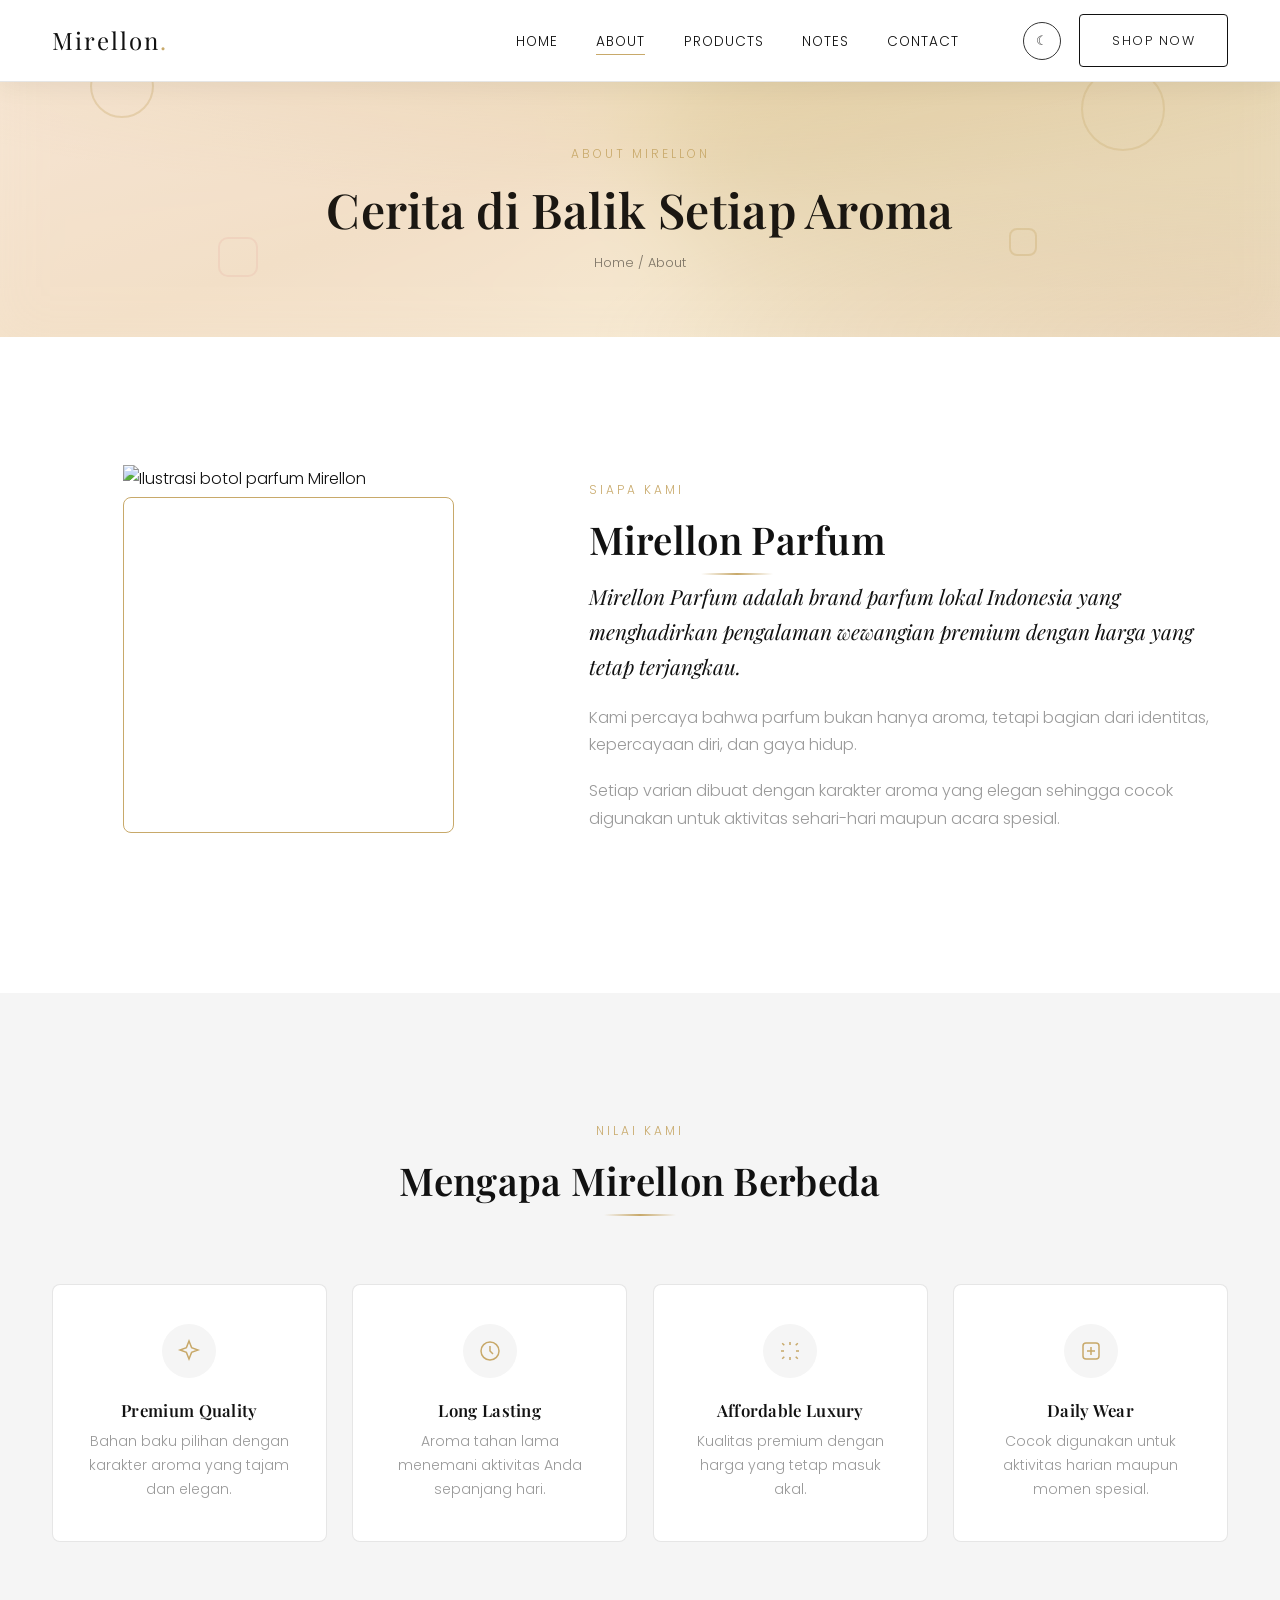
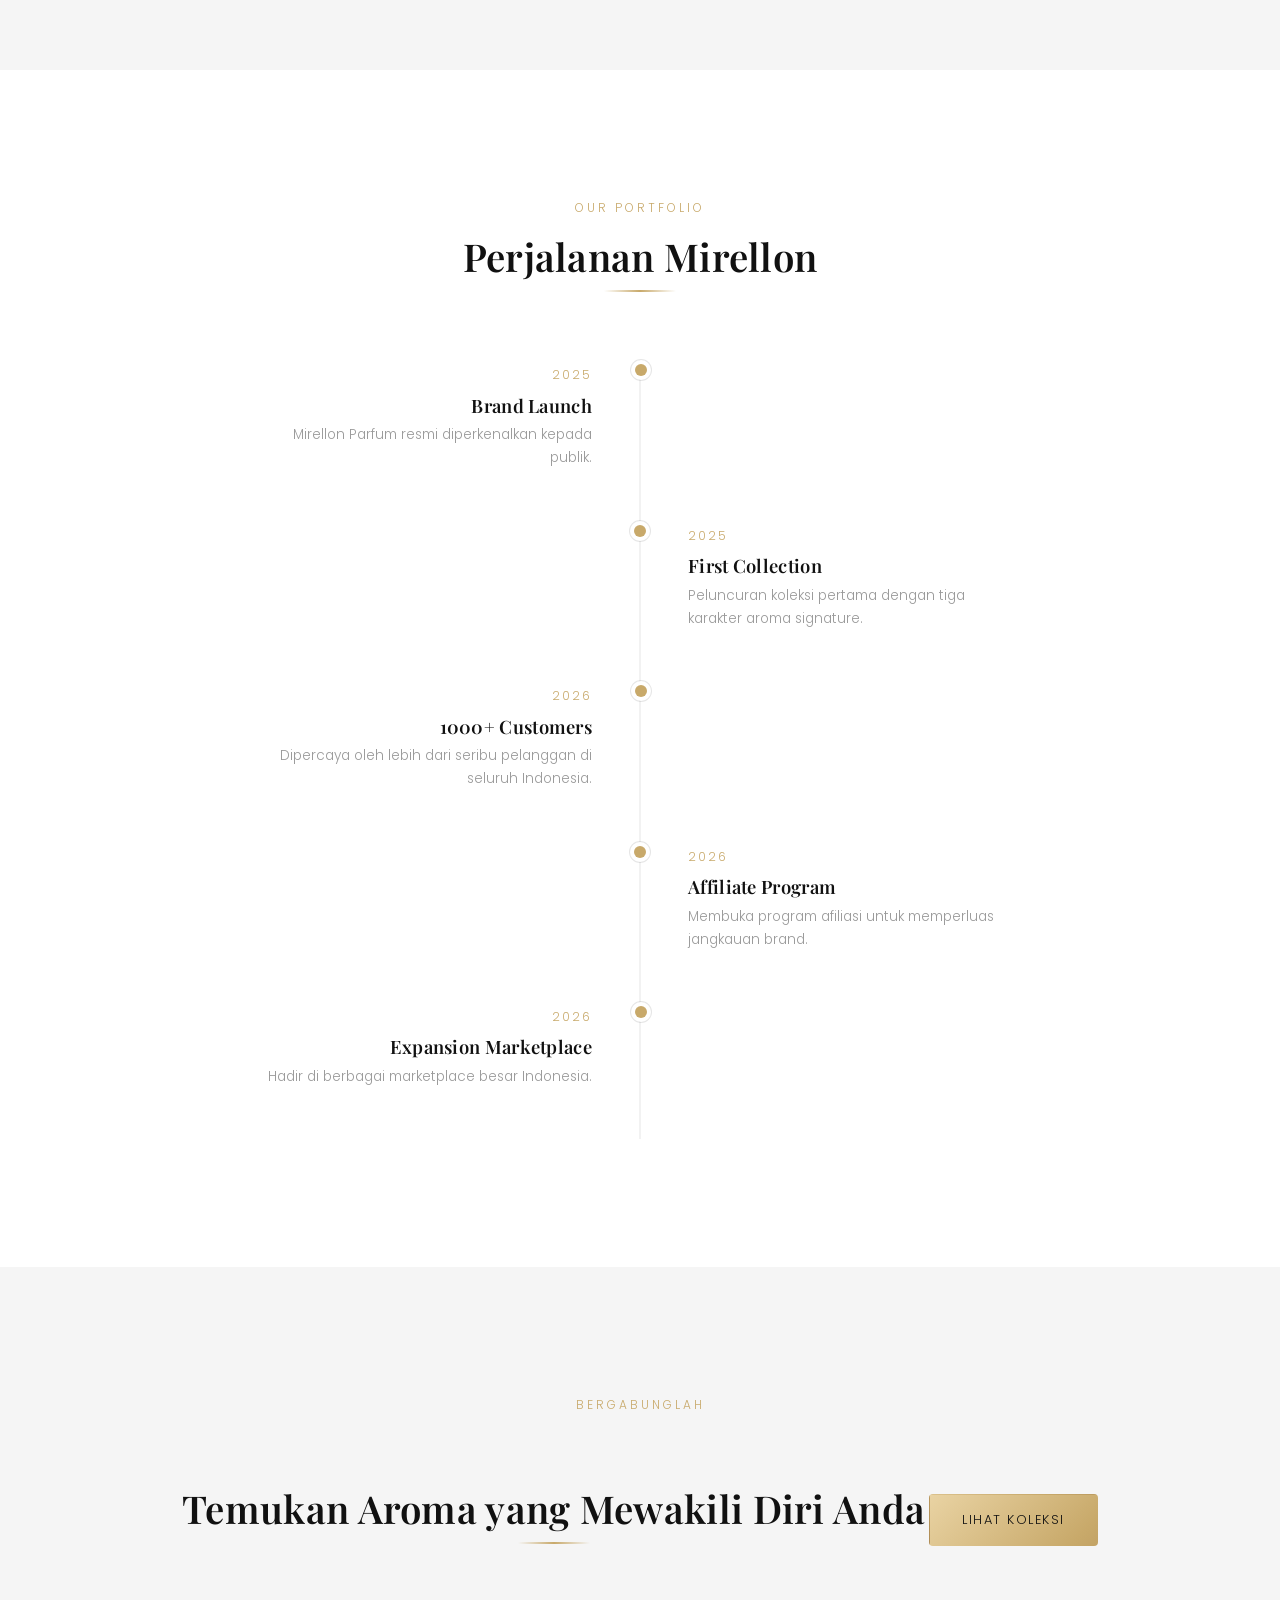
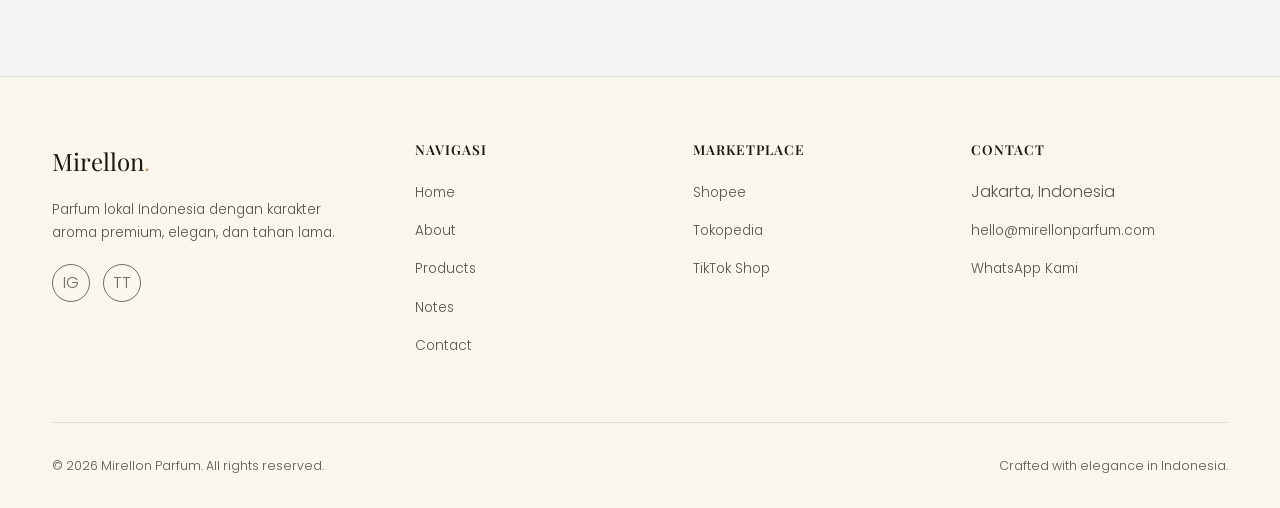
==== commit 87619ee2: "Add staggered hero reveal, aurora flow, and floating shapes" ====
--- a/about.html
+++ b/about.html
@@ -58,6 +58,10 @@
 
   <main id="main">
     <section class="page-hero">
+      <div class="hero-aurora" aria-hidden="true"></div>
+      <div class="hero-float-shapes" aria-hidden="true">
+        <span class="fshape f1"></span><span class="fshape f2"></span><span class="fshape f3"></span><span class="fshape f4"></span>
+      </div>
       <div class="container">
         <span class="eyebrow">About Mirellon</span>
         <h1>Cerita di Balik Setiap Aroma</h1>
--- a/css/style.css
+++ b/css/style.css
@@ -362,6 +362,10 @@
   text-align: center;
   padding-top: 6rem;
 }
+@keyframes heroReveal {
+  from { opacity: 0; transform: translateY(22px); }
+  to { opacity: 1; transform: translateY(0); }
+}
 .hero-eyebrow {
   display: inline-block;
   font-size: 0.75rem;
@@ -369,6 +373,8 @@
   text-transform: uppercase;
   color: var(--c-gold);
   margin-bottom: 1.4rem;
+  opacity: 0;
+  animation: heroReveal 0.8s var(--ease) 0.1s both;
 }
 .hero-title {
   font-size: clamp(2.4rem, 4.6vw, 4rem);
@@ -392,8 +398,14 @@
   color: rgba(245,245,245,0.85);
   max-width: 480px;
   margin: 0 auto 2.6rem;
-}
-.hero-actions { display: flex; gap: 1rem; flex-wrap: wrap; justify-content: center; }
+  opacity: 0;
+  animation: heroReveal 0.8s var(--ease) 0.65s both;
+}
+.hero-actions {
+  display: flex; gap: 1rem; flex-wrap: wrap; justify-content: center;
+  opacity: 0;
+  animation: heroReveal 0.8s var(--ease) 0.9s both;
+}
 .btn-magnetic { transition: transform 0.25s cubic-bezier(0.16,1,0.3,1), background 0.3s ease, color 0.3s ease, box-shadow 0.3s ease; }
 .scroll-cue {
   position: absolute;
@@ -972,6 +984,8 @@
    PAGE HEADER (inner pages)
    ========================================================= */
 .page-hero {
+  position: relative;
+  overflow: hidden;
   background:
     radial-gradient(120% 100% at 50% 0%, rgba(200,169,106,0.24), transparent 60%),
     radial-gradient(90% 80% at 100% 100%, rgba(235,196,178,0.22), transparent 60%),
@@ -980,10 +994,36 @@
   padding: 9rem 0 4rem;
   text-align: center;
 }
+.page-hero .container { position: relative; z-index: 1; }
 .page-hero .eyebrow { color: var(--c-gold); }
 .page-hero h1 { font-size: clamp(2rem, 4vw, 3rem); }
 .breadcrumb { font-size: 0.8rem; color: rgba(27,23,18,0.55); margin-top: 0.8rem; }
 .breadcrumb a:hover { color: var(--c-gold); }
+
+/* ---------- Aurora Flow + Floating Shapes (secondary hero decoration) ---------- */
+.hero-aurora {
+  position: absolute;
+  inset: -60px;
+  filter: blur(46px);
+  opacity: 0.35;
+  background: conic-gradient(from 0deg, #e9d3a3, #c8a96a, #f3e0c0, #ecc9b3, #e9d3a3);
+  animation: auroraSpin 18s linear infinite;
+  pointer-events: none;
+  z-index: 0;
+}
+@keyframes auroraSpin { to { transform: rotate(360deg); } }
+
+.hero-float-shapes { position: absolute; inset: 0; pointer-events: none; z-index: 0; }
+.hero-float-shapes .fshape { position: absolute; border: 2px solid rgba(200,169,106,0.35); }
+.fshape.f1 { width: 64px; height: 64px; border-radius: 50%; top: 16%; left: 7%; animation: fshapeDrift 6.5s ease-in-out infinite; }
+.fshape.f2 { width: 40px; height: 40px; border-radius: 10px; bottom: 18%; left: 17%; animation: fshapeDrift 5.5s ease-in-out infinite 0.5s; border-color: rgba(235,196,178,0.45); }
+.fshape.f3 { width: 84px; height: 84px; border-radius: 50%; top: 20%; right: 9%; animation: fshapeDrift 7.5s ease-in-out infinite 1s; border-color: rgba(200,169,106,0.3); }
+.fshape.f4 { width: 28px; height: 28px; border-radius: 8px; bottom: 24%; right: 19%; animation: fshapeDrift 4.8s ease-in-out infinite 0.3s; }
+@keyframes fshapeDrift { 0%, 100% { transform: translateY(0); } 50% { transform: translateY(-16px); } }
+
+@media (prefers-reduced-motion: reduce) {
+  .hero-aurora, .hero-float-shapes .fshape { animation: none; }
+}
 
 /* =========================================================
    FOOTER
@@ -1063,6 +1103,8 @@
 
 /* ---------- Shop hero banner ---------- */
 .shop-hero {
+  position: relative;
+  overflow: hidden;
   background:
     radial-gradient(120% 100% at 12% 0%, rgba(200,169,106,0.26), transparent 55%),
     radial-gradient(80% 90% at 95% 100%, rgba(235,196,178,0.24), transparent 60%),
@@ -1070,6 +1112,8 @@
   padding: 10.5rem 0 4.5rem;
 }
 .shop-hero-grid {
+  position: relative;
+  z-index: 1;
   display: grid;
   grid-template-columns: 1fr 1fr;
   align-items: center;
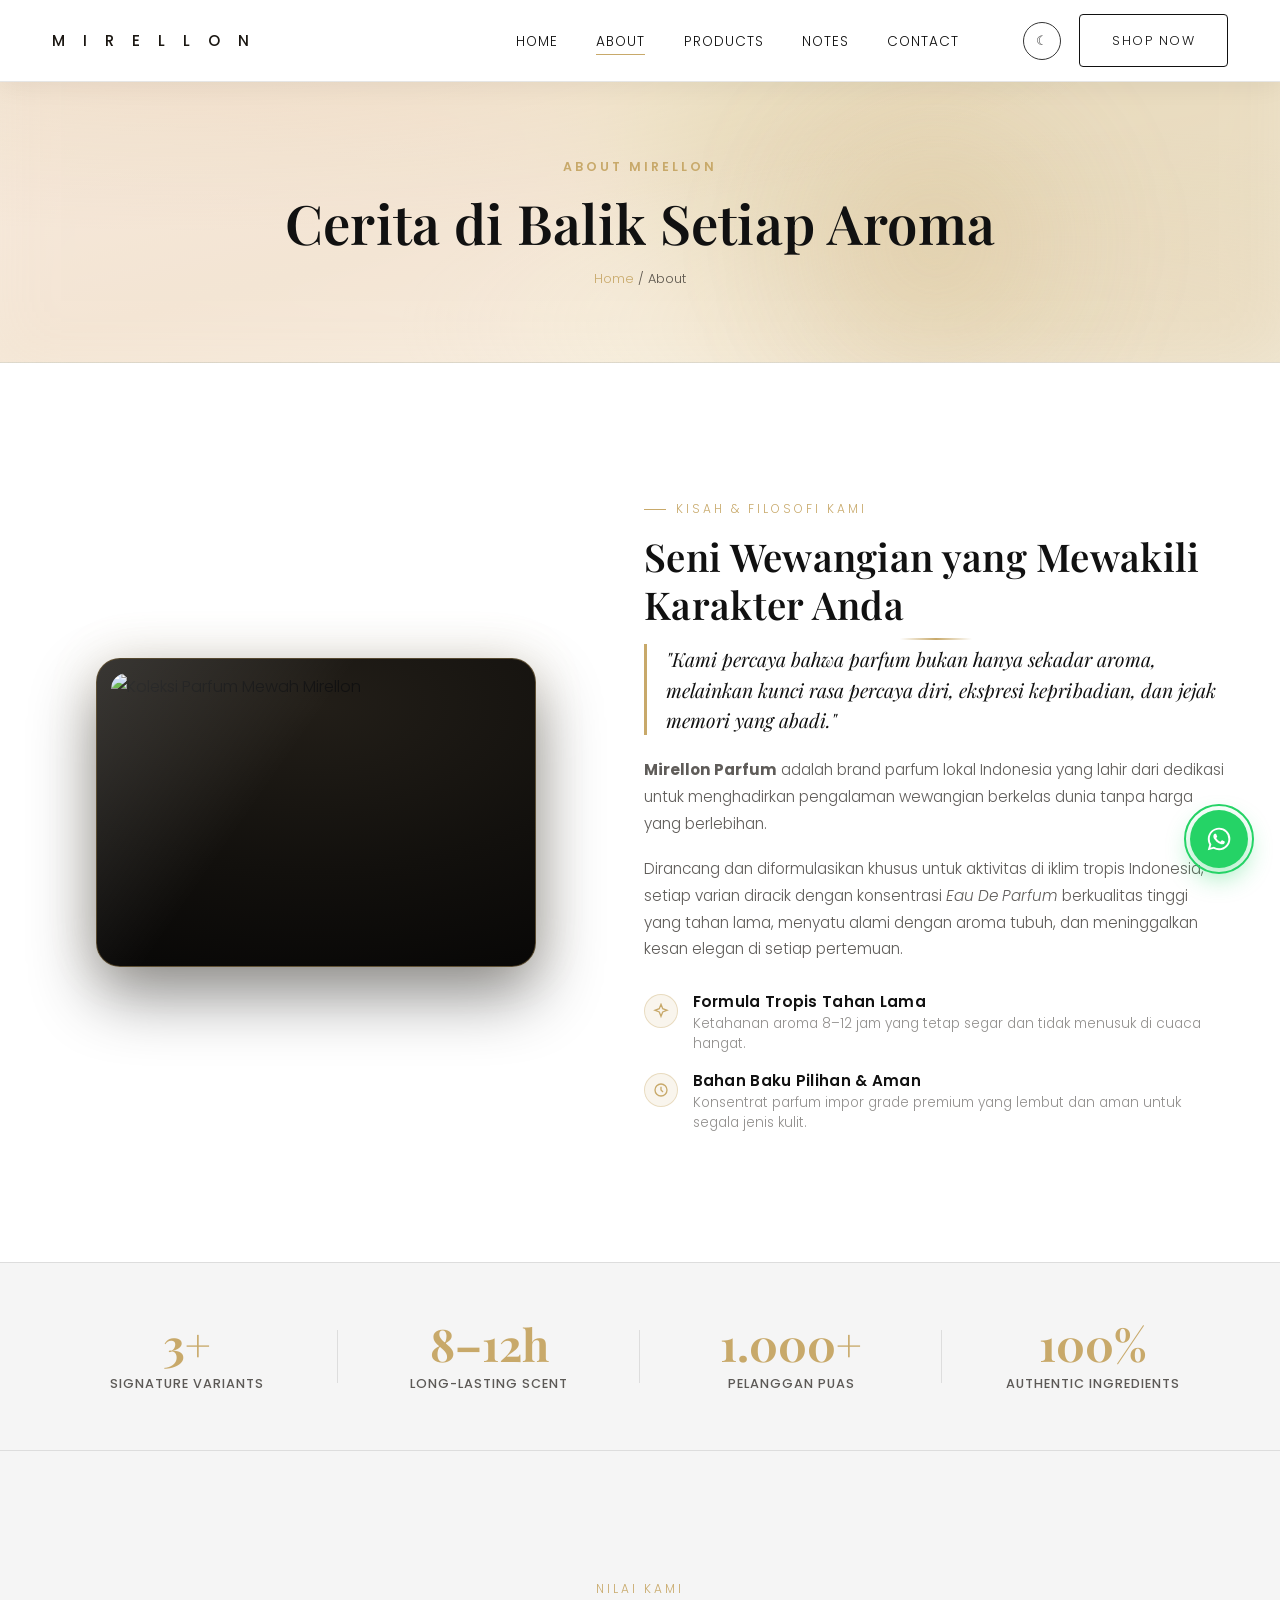
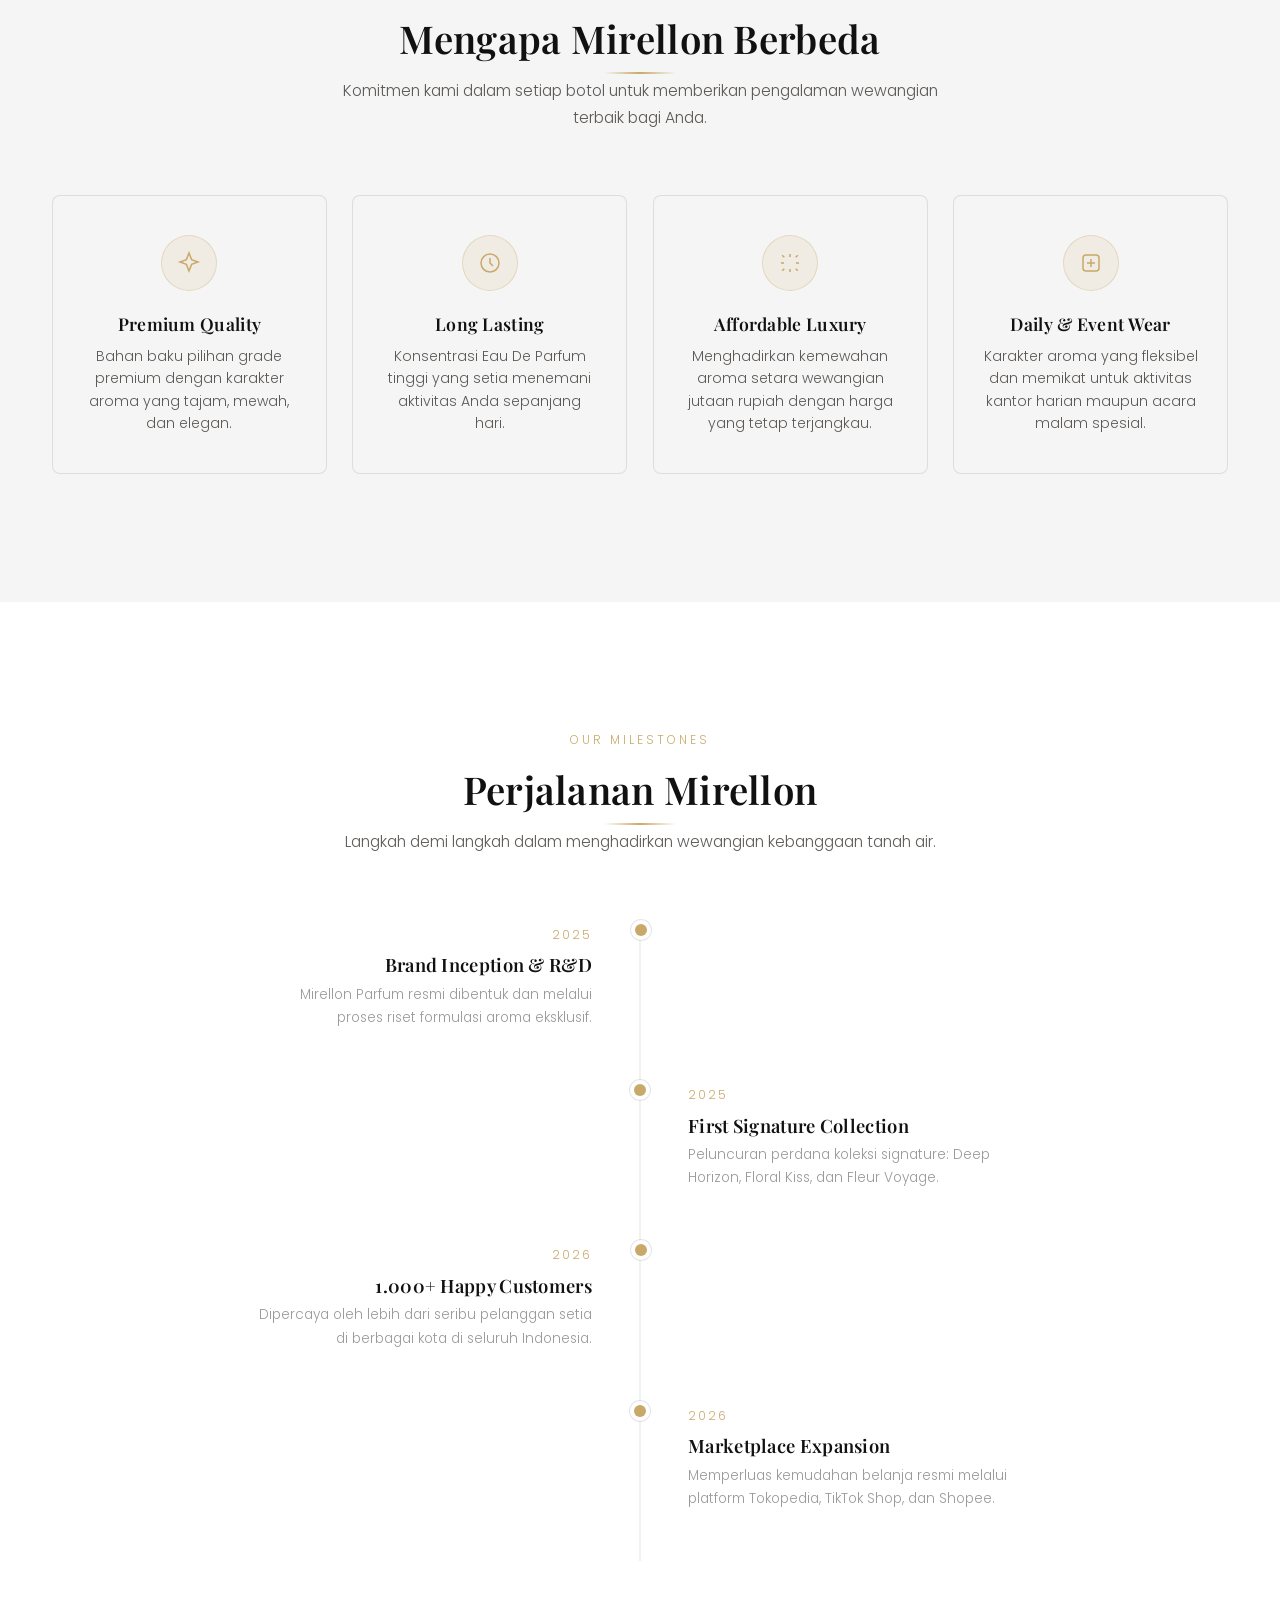
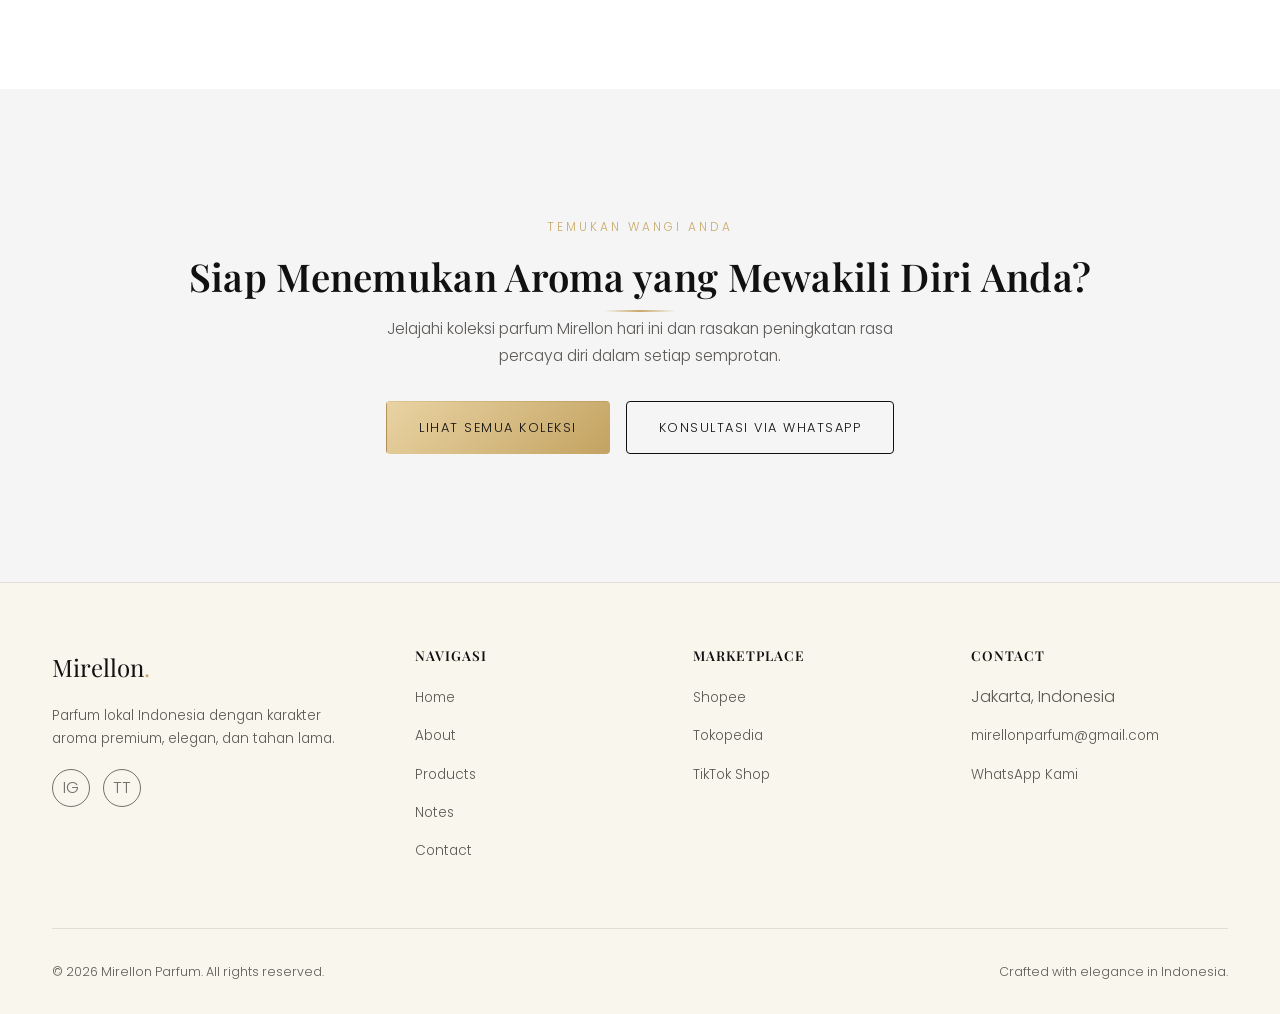
==== commit c6ca6a1f: "Update website architecture and styling" ====
--- a/about.html
+++ b/about.html
@@ -29,7 +29,7 @@
 
   <header class="site-header solid" data-transparent-hero="false">
     <div class="container">
-      <a href="index.html" class="logo">Mirellon<span>.</span></a>
+      <a href="index.html" class="logo luxury-logo">M I R E L L O N</a>
       <nav class="main-nav" aria-label="Navigasi utama">
         <ul class="nav-links">
           <li><a class="nav-link" href="index.html">Home</a></li>
@@ -57,11 +57,10 @@
   </div>
 
   <main id="main">
+    <!-- ABOUT HERO -->
     <section class="page-hero">
       <div class="hero-aurora" aria-hidden="true"></div>
-      <div class="hero-float-shapes" aria-hidden="true">
-        <span class="fshape f1"></span><span class="fshape f2"></span><span class="fshape f3"></span><span class="fshape f4"></span>
-      </div>
+      <div class="hero-ambient-glow" aria-hidden="true"></div>
       <div class="container">
         <span class="eyebrow">About Mirellon</span>
         <h1>Cerita di Balik Setiap Aroma</h1>
@@ -69,98 +68,152 @@
       </div>
     </section>
 
+    <!-- BRAND STORY & SHOWCASE -->
     <section>
       <div class="container about-grid">
         <div class="about-visual" data-aos="fade-right">
-          <img src="images/bottle-hero.png" alt="Ilustrasi botol parfum Mirellon" loading="lazy" width="260" height="400">
+          <div class="about-card-frame">
+            <div class="card-glass-shine" aria-hidden="true"></div>
+            <img src="images/bottle-hero.png" alt="Koleksi Parfum Mewah Mirellon" loading="lazy" width="500" height="340">
+          </div>
         </div>
         <div class="about-text" data-aos="fade-left">
-          <span class="eyebrow">Siapa Kami</span>
-          <h2 class="section-title">Mirellon Parfum</h2>
-          <p>Mirellon Parfum adalah brand parfum lokal Indonesia yang menghadirkan pengalaman wewangian premium dengan harga yang tetap terjangkau.</p>
-          <p>Kami percaya bahwa parfum bukan hanya aroma, tetapi bagian dari identitas, kepercayaan diri, dan gaya hidup.</p>
-          <p>Setiap varian dibuat dengan karakter aroma yang elegan sehingga cocok digunakan untuk aktivitas sehari-hari maupun acara spesial.</p>
-        </div>
-      </div>
-    </section>
-
+          <span class="eyebrow">Kisah & Filosofi Kami</span>
+          <h2 class="section-title">Seni Wewangian yang Mewakili Karakter Anda</h2>
+          <blockquote class="about-quote">
+            "Kami percaya bahwa parfum bukan hanya sekadar aroma, melainkan kunci rasa percaya diri, ekspresi kepribadian, dan jejak memori yang abadi."
+          </blockquote>
+          <p><strong>Mirellon Parfum</strong> adalah brand parfum lokal Indonesia yang lahir dari dedikasi untuk menghadirkan pengalaman wewangian berkelas dunia tanpa harga yang berlebihan.</p>
+          <p>Dirancang dan diformulasikan khusus untuk aktivitas di iklim tropis Indonesia, setiap varian diracik dengan konsentrasi <em>Eau De Parfum</em> berkualitas tinggi yang tahan lama, menyatu alami dengan aroma tubuh, dan meninggalkan kesan elegan di setiap pertemuan.</p>
+
+          <div class="about-pillars">
+            <div class="about-pillar-item">
+              <div class="pillar-icon" aria-hidden="true">
+                <svg width="16" height="16" viewBox="0 0 24 24" fill="none" stroke="currentColor" stroke-width="2"><path d="M12 2l2.6 6.6L21 11l-6.4 2.4L12 20l-2.6-6.6L3 11l6.4-2.4z"/></svg>
+              </div>
+              <div class="pillar-content">
+                <h4>Formula Tropis Tahan Lama</h4>
+                <p>Ketahanan aroma 8–12 jam yang tetap segar dan tidak menusuk di cuaca hangat.</p>
+              </div>
+            </div>
+            <div class="about-pillar-item">
+              <div class="pillar-icon" aria-hidden="true">
+                <svg width="16" height="16" viewBox="0 0 24 24" fill="none" stroke="currentColor" stroke-width="2"><circle cx="12" cy="12" r="9"/><path d="M12 7v5l3 3"/></svg>
+              </div>
+              <div class="pillar-content">
+                <h4>Bahan Baku Pilihan & Aman</h4>
+                <p>Konsentrat parfum impor grade premium yang lembut dan aman untuk segala jenis kulit.</p>
+              </div>
+            </div>
+          </div>
+        </div>
+      </div>
+    </section>
+
+    <!-- KEY STATS METRICS -->
+    <section class="stats-section">
+      <div class="container">
+        <div class="stats-grid">
+          <div class="stat-item" data-aos="fade-up">
+            <span class="stat-num">3+</span>
+            <span class="stat-label">Signature Variants</span>
+          </div>
+          <div class="stat-item" data-aos="fade-up" data-aos-delay="100">
+            <span class="stat-num">8–12h</span>
+            <span class="stat-label">Long-Lasting Scent</span>
+          </div>
+          <div class="stat-item" data-aos="fade-up" data-aos-delay="200">
+            <span class="stat-num">1.000+</span>
+            <span class="stat-label">Pelanggan Puas</span>
+          </div>
+          <div class="stat-item" data-aos="fade-up" data-aos-delay="300">
+            <span class="stat-num">100%</span>
+            <span class="stat-label">Authentic Ingredients</span>
+          </div>
+        </div>
+      </div>
+    </section>
+
+    <!-- VALUES SECTION -->
     <section class="bg-surface">
       <div class="container">
         <div class="section-head">
           <span class="eyebrow">Nilai Kami</span>
           <h2 class="section-title">Mengapa Mirellon Berbeda</h2>
+          <p class="section-desc">Komitmen kami dalam setiap botol untuk memberikan pengalaman wewangian terbaik bagi Anda.</p>
         </div>
         <div class="why-grid">
           <div class="why-card" data-aos="fade-up">
-            <div class="why-icon"><svg width="24" height="24" viewBox="0 0 24 24" fill="none" stroke="currentColor" stroke-width="1.5"><path d="M12 2l2.6 6.6L21 11l-6.4 2.4L12 20l-2.6-6.6L3 11l6.4-2.4z"/></svg></div>
+            <div class="why-icon" aria-hidden="true"><svg width="24" height="24" viewBox="0 0 24 24" fill="none" stroke="currentColor" stroke-width="1.5"><path d="M12 2l2.6 6.6L21 11l-6.4 2.4L12 20l-2.6-6.6L3 11l6.4-2.4z"/></svg></div>
             <h3>Premium Quality</h3>
-            <p>Bahan baku pilihan dengan karakter aroma yang tajam dan elegan.</p>
+            <p>Bahan baku pilihan grade premium dengan karakter aroma yang tajam, mewah, dan elegan.</p>
           </div>
           <div class="why-card" data-aos="fade-up" data-aos-delay="100">
-            <div class="why-icon"><svg width="24" height="24" viewBox="0 0 24 24" fill="none" stroke="currentColor" stroke-width="1.5"><circle cx="12" cy="12" r="9"/><path d="M12 7v5l3 3"/></svg></div>
+            <div class="why-icon" aria-hidden="true"><svg width="24" height="24" viewBox="0 0 24 24" fill="none" stroke="currentColor" stroke-width="1.5"><circle cx="12" cy="12" r="9"/><path d="M12 7v5l3 3"/></svg></div>
             <h3>Long Lasting</h3>
-            <p>Aroma tahan lama menemani aktivitas Anda sepanjang hari.</p>
+            <p>Konsentrasi Eau De Parfum tinggi yang setia menemani aktivitas Anda sepanjang hari.</p>
           </div>
           <div class="why-card" data-aos="fade-up" data-aos-delay="200">
-            <div class="why-icon"><svg width="24" height="24" viewBox="0 0 24 24" fill="none" stroke="currentColor" stroke-width="1.5"><path d="M12 3v3M12 18v3M4.2 4.2l2.1 2.1M17.7 17.7l2.1 2.1M3 12h3M18 12h3M4.2 19.8l2.1-2.1M17.7 6.3l2.1-2.1"/></svg></div>
+            <div class="why-icon" aria-hidden="true"><svg width="24" height="24" viewBox="0 0 24 24" fill="none" stroke="currentColor" stroke-width="1.5"><path d="M12 3v3M12 18v3M4.2 4.2l2.1 2.1M17.7 17.7l2.1 2.1M3 12h3M18 12h3M4.2 19.8l2.1-2.1M17.7 6.3l2.1-2.1"/></svg></div>
             <h3>Affordable Luxury</h3>
-            <p>Kualitas premium dengan harga yang tetap masuk akal.</p>
+            <p>Menghadirkan kemewahan aroma setara wewangian jutaan rupiah dengan harga yang tetap terjangkau.</p>
           </div>
           <div class="why-card" data-aos="fade-up" data-aos-delay="300">
-            <div class="why-icon"><svg width="24" height="24" viewBox="0 0 24 24" fill="none" stroke="currentColor" stroke-width="1.5"><rect x="4" y="4" width="16" height="16" rx="3"/><path d="M8 12h8M12 8v8"/></svg></div>
-            <h3>Daily Wear</h3>
-            <p>Cocok digunakan untuk aktivitas harian maupun momen spesial.</p>
-          </div>
-        </div>
-      </div>
-    </section>
-
+            <div class="why-icon" aria-hidden="true"><svg width="24" height="24" viewBox="0 0 24 24" fill="none" stroke="currentColor" stroke-width="1.5"><rect x="4" y="4" width="16" height="16" rx="3"/><path d="M8 12h8M12 8v8"/></svg></div>
+            <h3>Daily & Event Wear</h3>
+            <p>Karakter aroma yang fleksibel dan memikat untuk aktivitas kantor harian maupun acara malam spesial.</p>
+          </div>
+        </div>
+      </div>
+    </section>
+
+    <!-- TIMELINE / PERJALANAN -->
     <section>
       <div class="container">
         <div class="section-head">
-          <span class="eyebrow">Our Portfolio</span>
+          <span class="eyebrow">Our Milestones</span>
           <h2 class="section-title">Perjalanan Mirellon</h2>
+          <p class="section-desc">Langkah demi langkah dalam menghadirkan wewangian kebanggaan tanah air.</p>
         </div>
         <div class="timeline">
           <div class="timeline-item" data-aos="fade-right">
             <span class="timeline-dot"></span>
             <span class="timeline-year">2025</span>
-            <h3>Brand Launch</h3>
-            <p>Mirellon Parfum resmi diperkenalkan kepada publik.</p>
+            <h3>Brand Inception & R&D</h3>
+            <p>Mirellon Parfum resmi dibentuk dan melalui proses riset formulasi aroma eksklusif.</p>
           </div>
           <div class="timeline-item" data-aos="fade-left">
             <span class="timeline-dot"></span>
             <span class="timeline-year">2025</span>
-            <h3>First Collection</h3>
-            <p>Peluncuran koleksi pertama dengan tiga karakter aroma signature.</p>
+            <h3>First Signature Collection</h3>
+            <p>Peluncuran perdana koleksi signature: Deep Horizon, Floral Kiss, dan Fleur Voyage.</p>
           </div>
           <div class="timeline-item" data-aos="fade-right">
             <span class="timeline-dot"></span>
             <span class="timeline-year">2026</span>
-            <h3>1000+ Customers</h3>
-            <p>Dipercaya oleh lebih dari seribu pelanggan di seluruh Indonesia.</p>
+            <h3>1.000+ Happy Customers</h3>
+            <p>Dipercaya oleh lebih dari seribu pelanggan setia di berbagai kota di seluruh Indonesia.</p>
           </div>
           <div class="timeline-item" data-aos="fade-left">
             <span class="timeline-dot"></span>
             <span class="timeline-year">2026</span>
-            <h3>Affiliate Program</h3>
-            <p>Membuka program afiliasi untuk memperluas jangkauan brand.</p>
-          </div>
-          <div class="timeline-item" data-aos="fade-right">
-            <span class="timeline-dot"></span>
-            <span class="timeline-year">2026</span>
-            <h3>Expansion Marketplace</h3>
-            <p>Hadir di berbagai marketplace besar Indonesia.</p>
-          </div>
-        </div>
-      </div>
-    </section>
-
+            <h3>Marketplace Expansion</h3>
+            <p>Memperluas kemudahan belanja resmi melalui platform Tokopedia, TikTok Shop, dan Shopee.</p>
+          </div>
+        </div>
+      </div>
+    </section>
+
+    <!-- CTA SECTION -->
     <section class="bg-surface text-center">
-      <div class="container">
-        <span class="eyebrow">Bergabunglah</span>
-        <h2 class="section-title">Temukan Aroma yang Mewakili Diri Anda</h2>
-        <a href="products.html" class="btn btn-gold mt-lg btn-magnetic">Lihat Koleksi</a>
+      <div class="container" data-aos="fade-up">
+        <span class="eyebrow">Temukan Wangi Anda</span>
+        <h2 class="section-title">Siap Menemukan Aroma yang Mewakili Diri Anda?</h2>
+        <p class="section-desc" style="max-width: 540px; margin: 0 auto 2rem;">Jelajahi koleksi parfum Mirellon hari ini dan rasakan peningkatan rasa percaya diri dalam setiap semprotan.</p>
+        <div style="display: flex; gap: 1rem; justify-content: center; flex-wrap: wrap;">
+          <a href="products.html" class="btn btn-gold btn-magnetic">Lihat Semua Koleksi</a>
+          <a href="https://wa.me/6282119027766?text=Halo%20Mirellon,%20saya%20ingin%20konsultasi%20pilihan%20parfum%20Mirellon" target="_blank" rel="noopener" class="btn btn-outline btn-magnetic">Konsultasi via WhatsApp</a>
+        </div>
       </div>
     </section>
   </main>
@@ -189,17 +242,17 @@
         <div class="footer-col">
           <h4>Marketplace</h4>
           <ul>
-            <li><a href="#">Shopee</a></li>
-            <li><a href="#">Tokopedia</a></li>
-            <li><a href="#">TikTok Shop</a></li>
+            <li><a href="#" id="footer-shopee" data-store="shopee" target="_blank" rel="noopener">Shopee</a></li>
+            <li><a href="https://tk.tokopedia.com/ZSVDJ2eSw/" id="footer-tokopedia" data-store="tokopedia" target="_blank" rel="noopener">Tokopedia</a></li>
+            <li><a href="https://www.tiktok.com/@mirellon_parfum?_r=1&_t=ZS-991wJdPSrNV" id="footer-tiktok" data-store="tiktok" target="_blank" rel="noopener">TikTok Shop</a></li>
           </ul>
         </div>
         <div class="footer-col">
           <h4>Contact</h4>
           <ul>
             <li>Jakarta, Indonesia</li>
-            <li><a href="mailto:hello@mirellonparfum.com">hello@mirellonparfum.com</a></li>
-            <li><a href="https://wa.me/6280000000000">WhatsApp Kami</a></li>
+            <li><a href="mailto:mirellonparfum@gmail.com">mirellonparfum@gmail.com</a></li>
+            <li><a href="https://wa.me/6282119027766">WhatsApp Kami</a></li>
           </ul>
         </div>
       </div>
@@ -210,6 +263,21 @@
     </div>
   </footer>
 
+  <!-- Floating WhatsApp Quick Order Widget -->
+  <aside class="floating-wa-wrap" aria-label="Konsultasi WhatsApp">
+    <a href="https://wa.me/6282119027766?text=Halo%20Mirellon%20Parfum,%20saya%20tertarik%20untuk%20konsultasi%20dan%20memesan%20parfum." 
+       class="floating-wa-btn" 
+       target="_blank" 
+       rel="noopener" 
+       aria-label="Chat WhatsApp Admin Mirellon">
+      <span class="wa-ripple" aria-hidden="true"></span>
+      <svg class="wa-icon" viewBox="0 0 24 24" width="30" height="30" fill="none" xmlns="http://www.w3.org/2000/svg">
+        <path fill-rule="evenodd" clip-rule="evenodd" d="M18.403 5.638A8.955 8.955 0 0 0 12.053 3c-4.968 0-9.01 4.042-9.01 9.013 0 1.587.413 3.134 1.2 4.498L3 21l4.642-1.218a8.96 8.96 0 0 0 4.41 1.15h.004c4.967 0 9.01-4.043 9.01-9.014a8.95 8.95 0 0 0-2.663-6.28zM12.057 19.413h-.003a7.447 7.447 0 0 1-3.798-1.041l-.272-.162-2.824.74.753-2.753-.177-.282a7.448 7.448 0 0 1-1.144-3.987c0-4.114 3.348-7.461 7.465-7.461a7.43 7.43 0 0 1 5.276 2.186 7.43 7.43 0 0 1 2.183 5.28c-.002 4.114-3.35 7.46-7.46 7.46zm4.093-5.592c-.225-.113-1.327-.655-1.533-.73-.205-.075-.354-.112-.504.113s-.58.73-.711.88c-.131.15-.262.169-.487.056-.225-.113-.949-.35-1.808-1.116-.669-.597-1.121-1.334-1.252-1.56-.131-.225-.014-.347.098-.46.101-.102.225-.263.338-.394.112-.132.15-.225.225-.376.075-.15.037-.281-.019-.394-.056-.113-.504-1.214-.69-1.663-.182-.437-.367-.378-.504-.385l-.43-.008c-.15 0-.393.056-.599.281-.206.225-.786.769-.786 1.875s.805 2.175.917 2.325c.112.15 1.584 2.42 3.838 3.393.536.232.955.37 1.281.474.538.171 1.028.147 1.416.089.432-.065 1.327-.543 1.514-1.069.187-.525.187-.975.131-1.069-.056-.094-.206-.15-.431-.263z" fill="#ffffff"/>
+      </svg>
+      <span class="wa-tooltip">Chat Admin Mirellon</span>
+    </a>
+  </aside>
+
   <button class="back-to-top" aria-label="Kembali ke atas">&#8593;</button>
 
   <script src="js/main.js"></script>
--- a/css/style.css
+++ b/css/style.css
@@ -30,6 +30,8 @@
 
   --bg: var(--c-white);
   --text: var(--c-black);
+  --text-muted: rgba(27, 23, 18, 0.7);
+  --text-subtle: rgba(27, 23, 18, 0.48);
   --surface: var(--c-gray);
   --border: var(--c-line);
 }
@@ -37,9 +39,14 @@
 [data-theme="dark"] {
   --bg: #0c0c0c;
   --text: #f5f5f5;
-  --surface: #1a1a1a;
-  --border: rgba(245, 245, 245, 0.12);
+  --c-ink: #f5f5f5;
+  --text-muted: #b8b8b8;
+  --text-subtle: #7e7e7e;
+  --surface: #181818;
+  --border: rgba(245, 245, 245, 0.14);
   --c-gray: #1a1a1a;
+  --c-gray-mid: #959595;
+  --c-ivory: #141414;
 }
 
 * , *::before, *::after { box-sizing: border-box; margin: 0; padding: 0; }
@@ -256,57 +263,287 @@
 .mobile-nav .close-btn { position: absolute; top: 1.6rem; right: 1.6rem; color: var(--c-ink); font-size: 1.8rem; }
 
 /* =========================================================
-   HERO
-   ========================================================= */
-.hero {
+   HOMEPAGE HERO — HAUTE PARFUMERIE LUXURY (LUMIÈRE STYLE)
+   ========================================================= */
+.luxury-logo {
+  font-family: var(--font-body) !important;
+  font-size: 0.95rem !important;
+  font-weight: 500 !important;
+  letter-spacing: 7px !important;
+  text-transform: uppercase !important;
+  color: var(--text) !important;
+  text-decoration: none;
+  display: inline-block;
+  transition: opacity 0.3s ease, color 0.3s ease;
+}
+.site-header.transparent .luxury-logo {
+  color: #ffffff !important;
+}
+[data-theme="light"] .site-header.transparent .luxury-logo {
+  color: var(--c-ink) !important;
+}
+[data-theme="light"] .luxury-logo {
+  color: var(--c-ink) !important;
+}
+.luxury-logo:hover {
+  opacity: 0.85;
+}
+
+.btn-boutique {
+  font-family: var(--font-body);
+  font-size: 0.76rem;
+  font-weight: 500;
+  letter-spacing: 2.5px;
+  text-transform: uppercase;
+  color: rgba(245, 240, 232, 0.85);
+  text-decoration: none;
+  padding: 0.2rem 0;
+  border-bottom: 1px solid var(--c-gold);
+  transition: all 0.3s ease;
+}
+.btn-boutique:hover {
+  color: #ffffff;
+  border-bottom-color: #ffffff;
+}
+[data-theme="light"] .btn-boutique {
+  color: var(--c-ink);
+}
+
+/* =========================================================
+   HOMEPAGE HERO — HAUTE PARFUMERIE EDITORIAL (FULL-BLEED ARTWORK)
+   ========================================================= */
+.hero.hero-editorial {
   position: relative;
   min-height: 100vh;
   display: flex;
   align-items: center;
-  background: var(--c-ivory);
-  color: var(--c-white);
+  background: #080706;
+  color: #f5f0e8;
   overflow: hidden;
-}
-.hero::before {
-  content: "";
-  position: absolute;
-  inset: 0;
-  z-index: 0;
-  background:
-    radial-gradient(circle at 50% 22%, rgba(200,169,106,0.32), transparent 56%),
-    radial-gradient(circle at 12% 85%, rgba(235,196,178,0.28), transparent 55%),
-    linear-gradient(160deg, #fdf6e8 0%, #f6ead2 32%, #f3e0d6 62%, #fbf3e6 100%);
-}
-.hero-bg-base,
-.hero-bg-reveal {
-  position: absolute;
-  inset: 0;
-  background-size: cover;
-  background-position: center;
-  background-repeat: no-repeat;
-}
-.hero-bg-base {
-  z-index: 1;
-  display: none; /* superseded by the always-visible .hero-bg-reveal photo below */
-}
-.hero-bg-reveal {
+  padding: 6.5rem 0 3.5rem;
+}
+
+[data-theme="light"] .hero.hero-editorial {
+  background: #fbf7ef;
+  color: var(--text);
+}
+
+.hero-editorial-backdrop {
+  display: none;
+}
+
+/* Left Artwork taking full height and spanning the left side seamlessly */
+.hero-editorial-visual {
+  position: absolute;
+  top: 0;
+  left: 0;
+  width: 52vw;
+  height: 100%;
   z-index: 2;
+  display: flex;
+  align-items: center;
+  justify-content: center;
   pointer-events: none;
-  animation: heroZoom 24s ease-in-out infinite alternate;
-}
-@keyframes heroZoom {
-  0% { transform: scale(1); }
-  100% { transform: scale(1.08); }
-}
-.hero-overlay {
-  position: absolute;
-  inset: 0;
+}
+
+.editorial-artwork-wrap {
+  position: relative;
+  width: 100%;
+  height: 100%;
+  display: flex;
+  align-items: center;
+  justify-content: center;
+}
+
+.editorial-artwork-img {
+  position: relative;
+  z-index: 2;
+  width: auto;
+  max-width: 100%;
+  height: 100%;
+  max-height: 90vh;
+  object-fit: contain;
+  object-position: center center;
+  display: block;
+  filter: drop-shadow(0 25px 60px rgba(0, 0, 0, 0.95));
+  mask-image: linear-gradient(to right, black 72%, transparent 100%);
+  -webkit-mask-image: linear-gradient(to right, black 72%, transparent 100%);
+  transition: transform 0.6s cubic-bezier(0.16, 1, 0.3, 1);
+}
+.editorial-artwork-img:hover {
+  transform: translateY(-6px) scale(1.02);
+}
+
+.editorial-fade-edge {
+  position: absolute;
+  top: 0;
+  right: 0;
+  width: 12vw;
+  height: 100%;
+  background: linear-gradient(to right, transparent, #080706);
+  pointer-events: none;
   z-index: 3;
-  background: linear-gradient(180deg, rgba(6,5,4,0.62) 0%, rgba(6,5,4,0.4) 45%, rgba(6,5,4,0.7) 100%);
+}
+[data-theme="light"] .editorial-fade-edge {
+  background: linear-gradient(to right, transparent, #fbf7ef);
+}
+
+.hero-editorial-container {
+  width: 100%;
+  max-width: 1300px;
+  margin: 0 auto;
+  position: relative;
+  z-index: 4;
+}
+
+/* Two-Column Balanced Editorial Grid */
+.hero-editorial-grid {
+  display: grid;
+  grid-template-columns: 1fr 1.05fr;
+  gap: 3.5rem;
+  align-items: center;
+  min-height: calc(100vh - 10rem);
+  width: 100%;
+}
+
+.hero-spacer-col {
+  width: 100%;
+  height: 1px;
   pointer-events: none;
 }
 
-/* ---------- Floating gold particles ---------- */
+/* Right Column: Editorial Copy */
+.hero-editorial-copy {
+  position: relative;
+  z-index: 5;
+  text-align: left;
+  padding-left: 1rem;
+}
+
+.editorial-eyebrow {
+  display: block;
+  font-family: var(--font-body);
+  font-size: 0.76rem;
+  font-weight: 600;
+  letter-spacing: 3.5px;
+  text-transform: uppercase;
+  color: #dfb770;
+  margin-bottom: 1.6rem;
+}
+[data-theme="light"] .editorial-eyebrow {
+  color: #a87932;
+}
+
+.editorial-title {
+  font-family: 'Cormorant Garamond', var(--font-display);
+  font-size: clamp(3rem, 4.6vw, 4.6rem);
+  font-weight: 400;
+  line-height: 1.15;
+  color: #ffffff;
+  letter-spacing: -0.5px;
+  margin-bottom: 1.6rem;
+}
+[data-theme="light"] .editorial-title {
+  color: var(--text);
+}
+
+.editorial-title-gold {
+  font-family: 'Cormorant Garamond', var(--font-display);
+  font-style: italic;
+  font-weight: 400;
+  color: #dfb770;
+  display: inline-block;
+  white-space: nowrap;
+}
+
+.editorial-desc {
+  font-family: var(--font-body);
+  font-size: 0.92rem;
+  font-weight: 300;
+  line-height: 1.85;
+  color: rgba(245, 240, 232, 0.72);
+  max-width: 490px;
+  margin-bottom: 2.4rem;
+}
+[data-theme="light"] .editorial-desc {
+  color: var(--text-muted);
+}
+
+.editorial-cta-wrap {
+  display: flex;
+  align-items: center;
+}
+
+.btn-editorial-outline {
+  display: inline-flex;
+  align-items: center;
+  gap: 0.75rem;
+  background: transparent;
+  color: #f5f0e8;
+  border: 1px solid rgba(223, 183, 112, 0.75);
+  font-family: var(--font-body);
+  font-size: 0.76rem;
+  font-weight: 600;
+  letter-spacing: 2.5px;
+  text-transform: uppercase;
+  padding: 1.05rem 2.4rem;
+  text-decoration: none;
+  border-radius: 0px;
+  transition: all 0.35s var(--ease);
+}
+[data-theme="light"] .btn-editorial-outline {
+  color: var(--c-ink);
+  border-color: #a87932;
+}
+
+.btn-editorial-outline:hover {
+  background: #dfb770;
+  border-color: #dfb770;
+  color: #080706;
+  transform: translateY(-2px);
+  box-shadow: 0 12px 30px rgba(200, 169, 106, 0.3);
+}
+
+.editorial-arrow {
+  font-size: 1rem;
+  font-weight: 800;
+  transition: transform 0.3s ease;
+}
+.btn-editorial-outline:hover .editorial-arrow {
+  transform: translate(3px, -3px);
+}
+
+/* Bottom Centered Scroll Cue */
+.scroll-cue-editorial {
+  position: absolute;
+  bottom: 2rem;
+  left: 50%;
+  transform: translateX(-50%);
+  display: flex;
+  flex-direction: column;
+  align-items: center;
+  gap: 0.25rem;
+  font-size: 0.66rem;
+  font-weight: 600;
+  letter-spacing: 3px;
+  text-transform: uppercase;
+  color: rgba(245, 240, 232, 0.45);
+  pointer-events: none;
+  animation: scrollFloat 2.5s ease-in-out infinite alternate;
+}
+[data-theme="light"] .scroll-cue-editorial {
+  color: var(--text-muted);
+}
+.scroll-arrow {
+  font-size: 0.9rem;
+  color: #dfb770;
+}
+@keyframes scrollFloat {
+  0% { transform: translate(-50%, 0px); opacity: 0.5; }
+  100% { transform: translate(-50%, 6px); opacity: 1; }
+}
+
+/* ---------- Floating gold particles & Grain ---------- */
 .hero-particles {
   position: absolute;
   inset: 0;
@@ -332,11 +569,10 @@
   100% { transform: translate(var(--drift, 20px), -112vh); opacity: 0; }
 }
 
-/* ---------- Film grain ---------- */
 .hero-grain {
   position: absolute;
   inset: -60px;
-  z-index: 6;
+  z-index: 4;
   pointer-events: none;
   opacity: 0.05;
   mix-blend-mode: overlay;
@@ -354,62 +590,10 @@
   100% { transform: translate(0, 0); }
 }
 
-.hero .container {
-  position: relative;
-  z-index: 5;
-  max-width: 720px;
-  margin: 0 auto;
-  text-align: center;
-  padding-top: 6rem;
-}
-@keyframes heroReveal {
-  from { opacity: 0; transform: translateY(22px); }
-  to { opacity: 1; transform: translateY(0); }
-}
-.hero-eyebrow {
-  display: inline-block;
-  font-size: 0.75rem;
-  letter-spacing: 3px;
-  text-transform: uppercase;
-  color: var(--c-gold);
-  margin-bottom: 1.4rem;
-  opacity: 0;
-  animation: heroReveal 0.8s var(--ease) 0.1s both;
-}
-.hero-title {
-  font-size: clamp(2.4rem, 4.6vw, 4rem);
-  font-weight: 600;
-  margin-bottom: 1.6rem;
-  text-shadow: 0 4px 24px rgba(0,0,0,0.5);
-  background: linear-gradient(100deg, #fff 35%, #f6e2ac 48%, #fff 58%, #fff 100%);
-  background-size: 260% 100%;
-  background-position: 200% 0;
-  -webkit-background-clip: text;
-  background-clip: text;
-  color: transparent;
-  animation: heroReveal 0.9s var(--ease) 0.4s both, heroShimmer 1.9s ease 1.6s 1 forwards;
-}
-@keyframes heroShimmer {
-  0% { background-position: 200% 0; }
-  100% { background-position: -60% 0; }
-}
-.hero-sub {
-  font-size: 1.02rem;
-  color: rgba(245,245,245,0.85);
-  max-width: 480px;
-  margin: 0 auto 2.6rem;
-  opacity: 0;
-  animation: heroReveal 0.8s var(--ease) 0.65s both;
-}
-.hero-actions {
-  display: flex; gap: 1rem; flex-wrap: wrap; justify-content: center;
-  opacity: 0;
-  animation: heroReveal 0.8s var(--ease) 0.9s both;
-}
 .btn-magnetic { transition: transform 0.25s cubic-bezier(0.16,1,0.3,1), background 0.3s ease, color 0.3s ease, box-shadow 0.3s ease; }
 .scroll-cue {
   position: absolute;
-  bottom: 2.2rem; left: 50%;
+  bottom: 2rem; left: 50%;
   transform: translateX(-50%);
   z-index: 5;
   color: rgba(245,245,245,0.6);
@@ -421,7 +605,8 @@
   align-items: center;
   gap: 0.6rem;
 }
-.scroll-cue .line { width: 1px; height: 32px; background: currentColor; opacity: 0.5; }
+.scroll-cue .line { width: 1px; height: 28px; background: currentColor; opacity: 0.5; }
+
 
 /* ---------- Custom elegant cursor (hero only, pointer devices) ---------- */
 .custom-cursor {
@@ -477,31 +662,200 @@
   margin-bottom: 0.9rem;
 }
 .section-title { font-size: clamp(1.8rem, 3vw, 2.6rem); margin-bottom: 1rem; }
-.section-desc { color: var(--c-gray-mid); font-size: 0.98rem; }
+.section-desc { color: var(--text-muted); font-size: 0.98rem; }
 
 .bg-surface { background: var(--surface); }
 
 /* =========================================================
-   ABOUT
+   ABOUT SECTION & SHOWCASE
    ========================================================= */
 .about-grid {
   display: grid;
-  grid-template-columns: 0.85fr 1.15fr;
-  gap: var(--space-lg);
-  align-items: center;
-}
-.about-visual { position: relative; }
-.about-visual img { width: 70%; margin: 0 auto; }
-.about-visual::after {
+  grid-template-columns: 0.95fr 1.05fr;
+  gap: 4rem;
+  align-items: center;
+}
+
+.about-visual {
+  position: relative;
+  display: flex;
+  justify-content: center;
+}
+
+.about-card-frame {
+  position: relative;
+  width: 100%;
+  max-width: 440px;
+  border-radius: 24px;
+  padding: 0.9rem;
+  background: radial-gradient(120% 90% at 50% 15%, #221e18 0%, #12100d 60%, #090807 100%);
+  border: 1px solid rgba(200, 169, 106, 0.4);
+  box-shadow:
+    0 28px 65px rgba(0, 0, 0, 0.45),
+    0 0 50px rgba(200, 169, 106, 0.16);
+  overflow: hidden;
+  transition: transform 0.5s var(--ease), box-shadow 0.5s var(--ease), border-color 0.5s var(--ease);
+}
+
+.about-card-frame:hover {
+  transform: translateY(-6px);
+  box-shadow:
+    0 36px 80px rgba(0, 0, 0, 0.55),
+    0 0 65px rgba(200, 169, 106, 0.28);
+  border-color: rgba(200, 169, 106, 0.65);
+}
+
+.about-card-frame img {
+  width: 100%;
+  height: auto;
+  border-radius: 16px;
+  display: block;
+  object-fit: cover;
+}
+
+.about-badge-float {
+  position: absolute;
+  bottom: 1.6rem;
+  left: 50%;
+  transform: translateX(-50%);
+  background: rgba(17, 17, 17, 0.88);
+  border: 1px solid var(--c-gold);
+  backdrop-filter: blur(10px);
+  color: var(--c-gold);
+  padding: 0.5rem 1.2rem;
+  border-radius: 999px;
+  font-size: 0.72rem;
+  font-weight: 600;
+  letter-spacing: 1px;
+  text-transform: uppercase;
+  white-space: nowrap;
+  box-shadow: 0 8px 24px rgba(0, 0, 0, 0.5);
+  pointer-events: none;
+}
+
+.about-text .eyebrow {
+  display: inline-flex;
+  align-items: center;
+  gap: 0.6rem;
+  margin-bottom: 0.8rem;
+}
+.about-text .eyebrow::before {
   content: "";
-  position: absolute;
-  inset: 8% 15%;
-  border: 1px solid var(--c-gold);
-  border-radius: var(--radius-md);
-  z-index: -1;
-}
-.about-text p { margin-bottom: 1.2rem; color: var(--c-gray-mid); }
-.about-text p:first-of-type { font-family: var(--font-display); font-size: 1.3rem; color: var(--text); font-style: italic; }
+  display: inline-block;
+  width: 22px;
+  height: 1px;
+  background: var(--c-gold);
+}
+
+.about-quote {
+  font-family: var(--font-display);
+  font-size: 1.22rem;
+  line-height: 1.55;
+  color: var(--text);
+  font-style: italic;
+  padding-left: 1.2rem;
+  border-left: 3px solid var(--c-gold);
+  margin-bottom: 1.4rem;
+}
+
+.about-text p {
+  margin-bottom: 1.2rem;
+  color: var(--text-muted);
+  font-size: 0.95rem;
+  line-height: 1.75;
+}
+
+.about-pillars {
+  display: grid;
+  gap: 1rem;
+  margin-top: 1.8rem;
+}
+
+.about-pillar-item {
+  display: flex;
+  align-items: flex-start;
+  gap: 0.9rem;
+}
+
+.pillar-icon {
+  width: 34px;
+  height: 34px;
+  border-radius: 50%;
+  background: rgba(200, 169, 106, 0.12);
+  border: 1px solid rgba(200, 169, 106, 0.35);
+  color: var(--c-gold);
+  display: flex;
+  align-items: center;
+  justify-content: center;
+  flex-shrink: 0;
+  margin-top: 2px;
+}
+
+.pillar-content h4 {
+  font-size: 0.95rem;
+  color: var(--text);
+  margin-bottom: 0.2rem;
+  font-family: var(--font-body);
+  font-weight: 600;
+}
+
+.pillar-content p {
+  font-size: 0.85rem;
+  color: var(--text-subtle);
+  margin-bottom: 0;
+  line-height: 1.5;
+}
+
+/* =========================================================
+   STATS BAR (LUXURY METRICS)
+   ========================================================= */
+.stats-section {
+  padding: 3.5rem 0;
+  background: var(--surface);
+  border-top: 1px solid var(--border);
+  border-bottom: 1px solid var(--border);
+}
+
+.stats-grid {
+  display: grid;
+  grid-template-columns: repeat(4, 1fr);
+  gap: 2rem;
+  text-align: center;
+}
+
+.stat-item {
+  position: relative;
+  display: flex;
+  flex-direction: column;
+  align-items: center;
+}
+
+.stat-item:not(:last-child)::after {
+  content: "";
+  position: absolute;
+  right: -1rem;
+  top: 15%;
+  height: 70%;
+  width: 1px;
+  background: var(--border);
+}
+
+.stat-num {
+  font-family: var(--font-display);
+  font-size: clamp(2rem, 3.5vw, 2.8rem);
+  font-weight: 700;
+  color: var(--c-gold);
+  line-height: 1.1;
+  margin-bottom: 0.3rem;
+}
+
+.stat-label {
+  font-size: 0.8rem;
+  color: var(--text-muted);
+  text-transform: uppercase;
+  letter-spacing: 1px;
+  font-weight: 500;
+}
 
 /* =========================================================
    WHY CHOOSE US
@@ -512,7 +866,7 @@
   gap: 1.6rem;
 }
 .why-card {
-  background: var(--bg);
+  background: var(--surface);
   border: 1px solid var(--border);
   border-radius: var(--radius-md);
   padding: 2.4rem 1.8rem;
@@ -521,19 +875,25 @@
 }
 .why-card:hover {
   transform: translateY(-8px);
-  box-shadow: 0 24px 48px rgba(0,0,0,0.08);
+  box-shadow: 0 24px 48px rgba(0,0,0,0.15);
   border-color: var(--c-gold);
 }
 .why-icon {
-  width: 54px; height: 54px;
+  width: 56px; height: 56px;
   margin: 0 auto 1.4rem;
   display: flex; align-items: center; justify-content: center;
   border-radius: 50%;
-  background: var(--surface);
+  background: rgba(200, 169, 106, 0.12);
+  border: 1px solid rgba(200, 169, 106, 0.3);
   color: var(--c-gold);
-}
-.why-card h3 { font-size: 1.05rem; margin-bottom: 0.6rem; }
-.why-card p { font-size: 0.88rem; color: var(--c-gray-mid); }
+  transition: transform 0.35s var(--ease), background 0.35s var(--ease);
+}
+.why-card:hover .why-icon {
+  transform: scale(1.1);
+  background: rgba(200, 169, 106, 0.22);
+}
+.why-card h3 { font-size: 1.1rem; margin-bottom: 0.6rem; color: var(--text); }
+.why-card p { font-size: 0.88rem; color: var(--text-muted); line-height: 1.6; }
 
 /* =========================================================
    PRODUCTS
@@ -678,11 +1038,14 @@
   padding: 0.3rem 0.7rem; border-radius: 999px;
 }
 .product-badge {
-  position: absolute; top: 1.1rem; right: 1.1rem; z-index: 3;
+  position: absolute; top: 1.1rem; left: 1.1rem; right: auto; z-index: 3;
   font-size: 0.62rem; letter-spacing: 1.3px; text-transform: uppercase;
-  font-weight: 500;
+  font-weight: 600;
   color: var(--c-black); background: var(--c-gold);
-  padding: 0.3rem 0.7rem; border-radius: 999px;
+  padding: 0.35rem 0.75rem; border-radius: 999px;
+  line-height: 1;
+  pointer-events: none;
+  backdrop-filter: blur(8px);
 }
 /* stagger the reveal per row so cards don't all fade up at once */
 .product-grid .product-card:nth-child(3n+2) { transition-delay: 0.1s; }
@@ -903,24 +1266,28 @@
 }
 .notes-grid { display: grid; grid-template-columns: repeat(3, 1fr); gap: 2rem; }
 .note-card {
+  background: var(--surface);
   border: 1px solid var(--border);
   border-radius: var(--radius-md);
   overflow: hidden;
   display: flex; flex-direction: column;
-  transition: transform 0.4s var(--ease), box-shadow 0.4s var(--ease);
-}
-.note-card:hover { transform: translateY(-8px); box-shadow: 0 24px 48px rgba(0,0,0,0.08); }
+  transition: transform 0.4s var(--ease), box-shadow 0.4s var(--ease), border-color 0.4s var(--ease);
+}
+.note-card:hover { transform: translateY(-8px); box-shadow: 0 24px 48px rgba(0,0,0,0.08); border-color: var(--c-gold); }
 .note-thumb {
   height: 170px;
   background: linear-gradient(135deg, #f3e8cc, #fbf6ea);
   display: flex; align-items: center; justify-content: center;
   color: var(--c-gold); font-family: var(--font-display); font-size: 1.6rem;
 }
+[data-theme="dark"] .note-thumb {
+  background: linear-gradient(135deg, #231c13, #151310);
+}
 .note-body { padding: 1.6rem; display: flex; flex-direction: column; flex: 1; }
 .note-category { font-size: 0.7rem; letter-spacing: 1.5px; text-transform: uppercase; color: var(--c-gold); margin-bottom: 0.6rem; }
-.note-body h3 { font-size: 1.1rem; margin-bottom: 0.7rem; }
-.note-body p { font-size: 0.85rem; color: var(--c-gray-mid); flex: 1; margin-bottom: 1.1rem; }
-.note-meta { font-size: 0.72rem; color: var(--c-gray-mid); display: flex; justify-content: space-between; }
+.note-body h3 { font-size: 1.1rem; margin-bottom: 0.7rem; color: var(--text); }
+.note-body p { font-size: 0.85rem; color: var(--text-muted); flex: 1; margin-bottom: 1.1rem; }
+.note-meta { font-size: 0.72rem; color: var(--text-subtle); display: flex; justify-content: space-between; }
 .note-hidden { display: none !important; }
 
 .pagination { display: flex; justify-content: center; gap: 0.6rem; margin-top: var(--space-lg); }
@@ -983,52 +1350,111 @@
 /* =========================================================
    PAGE HEADER (inner pages)
    ========================================================= */
-.page-hero {
+/* =========================================================
+   PAGE HEADER (inner pages)
+   ========================================================= */
+.page-hero,
+.shop-hero {
   position: relative;
   overflow: hidden;
   background:
-    radial-gradient(120% 100% at 50% 0%, rgba(200,169,106,0.24), transparent 60%),
-    radial-gradient(90% 80% at 100% 100%, rgba(235,196,178,0.22), transparent 60%),
-    linear-gradient(160deg, #fdf6e8 0%, #f6ead2 45%, #fbf3e6 100%);
-  color: var(--c-ink);
-  padding: 9rem 0 4rem;
+    radial-gradient(120% 90% at 15% 10%, rgba(200, 169, 106, 0.18), transparent 60%),
+    radial-gradient(90% 90% at 85% 90%, rgba(233, 220, 191, 0.25), transparent 60%),
+    linear-gradient(165deg, #fdfaf3 0%, #f7f1e3 50%, #fdfbf7 100%);
+  color: var(--text);
+  border-bottom: 1px solid var(--border);
+  transition: background var(--dur) var(--ease), color var(--dur) var(--ease), border-color var(--dur) var(--ease);
+}
+
+[data-theme="dark"] .page-hero,
+[data-theme="dark"] .shop-hero {
+  background:
+    radial-gradient(100% 80% at 18% 15%, rgba(200, 169, 106, 0.18), transparent 55%),
+    radial-gradient(80% 80% at 85% 85%, rgba(200, 169, 106, 0.12), transparent 60%),
+    linear-gradient(165deg, #14120e 0%, #0c0c0b 50%, #100f0d 100%);
+  border-bottom: 1px solid rgba(245, 245, 245, 0.08);
+}
+
+.page-hero {
+  padding: 9.5rem 0 4.5rem;
   text-align: center;
 }
 .page-hero .container { position: relative; z-index: 1; }
-.page-hero .eyebrow { color: var(--c-gold); }
-.page-hero h1 { font-size: clamp(2rem, 4vw, 3rem); }
-.breadcrumb { font-size: 0.8rem; color: rgba(27,23,18,0.55); margin-top: 0.8rem; }
-.breadcrumb a:hover { color: var(--c-gold); }
-
-/* ---------- Aurora Flow + Floating Shapes (secondary hero decoration) ---------- */
+.page-hero .eyebrow {
+  color: var(--c-gold);
+  font-size: 0.78rem;
+  letter-spacing: 3px;
+  text-transform: uppercase;
+  font-weight: 600;
+  margin-bottom: 0.8rem;
+  display: inline-block;
+}
+.page-hero h1 {
+  font-size: clamp(2.2rem, 4.5vw, 3.4rem);
+  color: var(--text);
+  font-family: var(--font-display);
+  font-weight: 600;
+  line-height: 1.2;
+}
+.breadcrumb { font-size: 0.8rem; color: var(--text-muted); margin-top: 0.8rem; }
+.breadcrumb a { color: var(--c-gold); }
+
+/* ---------- Aurora Flow + Ambient Glow (secondary hero decoration) ---------- */
 .hero-aurora {
   position: absolute;
-  inset: -60px;
-  filter: blur(46px);
-  opacity: 0.35;
+  inset: -70px;
+  filter: blur(55px);
+  opacity: 0.32;
   background: conic-gradient(from 0deg, #e9d3a3, #c8a96a, #f3e0c0, #ecc9b3, #e9d3a3);
-  animation: auroraSpin 18s linear infinite;
+  animation: auroraSpin 20s linear infinite;
   pointer-events: none;
   z-index: 0;
 }
+[data-theme="dark"] .hero-aurora {
+  opacity: 0.16;
+  filter: blur(65px);
+}
 @keyframes auroraSpin { to { transform: rotate(360deg); } }
 
+.hero-ambient-glow {
+  position: absolute;
+  top: 15%;
+  right: 12%;
+  width: 380px;
+  height: 380px;
+  border-radius: 50%;
+  background: radial-gradient(circle, rgba(200, 169, 106, 0.26) 0%, rgba(200, 169, 106, 0) 70%);
+  filter: blur(50px);
+  pointer-events: none;
+  z-index: 0;
+  animation: pulseGlow 7s ease-in-out infinite alternate;
+}
+@keyframes pulseGlow {
+  0% { transform: scale(0.92) translate(0, 0); opacity: 0.6; }
+  100% { transform: scale(1.12) translate(-10px, 10px); opacity: 0.95; }
+}
+
 .hero-float-shapes { position: absolute; inset: 0; pointer-events: none; z-index: 0; }
-.hero-float-shapes .fshape { position: absolute; border: 2px solid rgba(200,169,106,0.35); }
+.hero-float-shapes .fshape {
+  position: absolute;
+  border: 1px solid rgba(200, 169, 106, 0.22);
+  background: radial-gradient(circle, rgba(200, 169, 106, 0.08) 0%, transparent 70%);
+  backdrop-filter: blur(4px);
+}
 .fshape.f1 { width: 64px; height: 64px; border-radius: 50%; top: 16%; left: 7%; animation: fshapeDrift 6.5s ease-in-out infinite; }
-.fshape.f2 { width: 40px; height: 40px; border-radius: 10px; bottom: 18%; left: 17%; animation: fshapeDrift 5.5s ease-in-out infinite 0.5s; border-color: rgba(235,196,178,0.45); }
-.fshape.f3 { width: 84px; height: 84px; border-radius: 50%; top: 20%; right: 9%; animation: fshapeDrift 7.5s ease-in-out infinite 1s; border-color: rgba(200,169,106,0.3); }
-.fshape.f4 { width: 28px; height: 28px; border-radius: 8px; bottom: 24%; right: 19%; animation: fshapeDrift 4.8s ease-in-out infinite 0.3s; }
+.fshape.f2 { width: 40px; height: 40px; border-radius: 12px; bottom: 18%; left: 17%; animation: fshapeDrift 5.5s ease-in-out infinite 0.5s; border-color: rgba(200,169,106,0.25); }
+.fshape.f3 { width: 84px; height: 84px; border-radius: 50%; top: 20%; right: 9%; animation: fshapeDrift 7.5s ease-in-out infinite 1s; border-color: rgba(200,169,106,0.2); }
+.fshape.f4 { width: 32px; height: 32px; border-radius: 10px; bottom: 24%; right: 19%; animation: fshapeDrift 4.8s ease-in-out infinite 0.3s; }
 @keyframes fshapeDrift { 0%, 100% { transform: translateY(0); } 50% { transform: translateY(-16px); } }
 
 @media (prefers-reduced-motion: reduce) {
-  .hero-aurora, .hero-float-shapes .fshape { animation: none; }
+  .hero-aurora, .hero-ambient-glow, .hero-float-shapes .fshape { animation: none; }
 }
 
 /* =========================================================
    FOOTER
    ========================================================= */
-.site-footer { background: var(--c-ivory); color: rgba(27,23,18,0.72); padding: var(--space-lg) 0 var(--space-md); border-top: 1px solid var(--border); }
+.site-footer { background: var(--c-ivory); color: var(--text-muted); padding: var(--space-lg) 0 var(--space-md); border-top: 1px solid var(--border); }
 .footer-grid {
   display: grid;
   grid-template-columns: 1.4fr 1fr 1fr 1.2fr;
@@ -1036,10 +1462,10 @@
   padding-bottom: var(--space-lg);
   border-bottom: 1px solid var(--border);
 }
-.footer-logo { font-family: var(--font-display); font-size: 1.5rem; color: var(--c-ink); margin-bottom: 1rem; display: block; }
+.footer-logo { font-family: var(--font-display); font-size: 1.5rem; color: var(--text); margin-bottom: 1rem; display: block; }
 .footer-logo span { color: var(--c-gold); }
 .footer-about { font-size: 0.85rem; max-width: 300px; }
-.footer-col h4 { color: var(--c-ink); font-size: 0.85rem; letter-spacing: 1px; text-transform: uppercase; margin-bottom: 1.2rem; }
+.footer-col h4 { color: var(--text); font-size: 0.85rem; letter-spacing: 1px; text-transform: uppercase; margin-bottom: 1.2rem; }
 .footer-col ul { display: grid; gap: 0.7rem; }
 .footer-col a { font-size: 0.85rem; transition: color 0.3s var(--ease); }
 .footer-col a:hover { color: var(--c-gold); }
@@ -1079,62 +1505,144 @@
 .divider { width: 60px; height: 1px; background: var(--c-gold); margin: 1.2rem auto; }
 .text-center { text-align: center; }
 .mt-lg { margin-top: var(--space-lg); }
-/* =========================================================
-   SHOP / PRODUCTS PAGE — white + gold storefront layout
-   Scoped under body.shop-page so the rest of the site keeps
-   using the light/dark theme toggle as before. Product photo
-   tiles (.product-media) intentionally keep a dark studio-style
-   backdrop for contrast — everything else is ivory + gold.
-   ========================================================= */
-body.shop-page { background: var(--c-ivory); }
-
-/* Header stays solid on the shop page, regardless of the
-   global light/dark theme toggle. */
-.shop-header.solid {
-  background: var(--c-ivory);
-  border-bottom: 1px solid var(--border);
-  box-shadow: none;
-}
-.shop-header .logo,
-.shop-header .nav-link,
-.shop-header .icon-btn { color: var(--c-ink); }
-.shop-header .btn-outline { border-color: var(--c-ink); }
-.shop-header .btn-outline:hover { background: var(--c-ink); color: var(--c-ivory); border-color: var(--c-ink); }
+
+/* =========================================================
+   SHOP / PRODUCTS PAGE
+   ========================================================= */
+body.shop-page { background: var(--bg); }
 
 /* ---------- Shop hero banner ---------- */
 .shop-hero {
-  position: relative;
-  overflow: hidden;
-  background:
-    radial-gradient(120% 100% at 12% 0%, rgba(200,169,106,0.26), transparent 55%),
-    radial-gradient(80% 90% at 95% 100%, rgba(235,196,178,0.24), transparent 60%),
-    linear-gradient(160deg, #fdf6e8 0%, #f6ead2 50%, #fbf3e6 100%);
-  padding: 10.5rem 0 4.5rem;
+  padding: 9.5rem 0 4.5rem;
 }
 .shop-hero-grid {
   position: relative;
   z-index: 1;
   display: grid;
-  grid-template-columns: 1fr 1fr;
-  align-items: center;
-  gap: var(--space-lg);
-}
-.shop-hero-copy .eyebrow { color: var(--c-gold); }
+  grid-template-columns: 1.05fr 0.95fr;
+  align-items: center;
+  gap: 3.5rem;
+}
+.shop-hero-copy .eyebrow {
+  color: var(--c-gold);
+  font-size: 0.78rem;
+  letter-spacing: 3px;
+  text-transform: uppercase;
+  font-weight: 600;
+  display: inline-flex;
+  align-items: center;
+  gap: 0.6rem;
+  margin-bottom: 0.9rem;
+}
+.shop-hero-copy .eyebrow::before {
+  content: "";
+  display: inline-block;
+  width: 22px;
+  height: 1px;
+  background: var(--c-gold);
+}
 .shop-hero-copy h1 {
-  font-size: clamp(2.2rem, 4vw, 3.4rem);
-  color: var(--c-ink);
-  margin-bottom: 1.2rem;
-}
-.shop-hero-copy p { color: rgba(27,23,18,0.65); max-width: 420px; font-size: 1rem; }
-.shop-hero-visual { position: relative; display: flex; justify-content: center; }
-.shop-hero-visual img {
-  max-width: 88%;
-  filter: drop-shadow(0 30px 50px rgba(27,23,18,0.18));
+  font-size: clamp(2.3rem, 4.2vw, 3.5rem);
+  color: var(--text);
+  line-height: 1.16;
+  margin-bottom: 1.1rem;
+  font-family: var(--font-display);
+  font-weight: 600;
+}
+.shop-hero-copy p {
+  color: var(--text-muted);
+  max-width: 480px;
+  font-size: 1.02rem;
+  line-height: 1.7;
+  margin-bottom: 1.8rem;
+}
+.shop-hero-features {
+  display: flex;
+  flex-wrap: wrap;
+  gap: 0.75rem 1.2rem;
+}
+.hero-feature-item {
+  display: inline-flex;
+  align-items: center;
+  gap: 0.55rem;
+  font-size: 0.8rem;
+  color: var(--text);
+  background: rgba(200, 169, 106, 0.08);
+  border: 1px solid rgba(200, 169, 106, 0.28);
+  padding: 0.45rem 0.95rem;
+  border-radius: 999px;
+  backdrop-filter: blur(6px);
+}
+.feature-icon {
+  color: var(--c-gold);
+  display: flex;
+  align-items: center;
+  justify-content: center;
+}
+
+.shop-hero-visual {
+  position: relative;
+  display: flex;
+  justify-content: center;
+  align-items: center;
+}
+.shop-hero-card {
+  position: relative;
+  width: 100%;
+  max-width: 520px;
+  border-radius: 20px;
+  padding: 0.85rem;
+  background: radial-gradient(120% 90% at 50% 15%, #221e18 0%, #12100d 60%, #090807 100%);
+  border: 1px solid rgba(200, 169, 106, 0.38);
+  box-shadow:
+    0 24px 60px rgba(0, 0, 0, 0.42),
+    0 0 50px rgba(200, 169, 106, 0.16);
+  overflow: hidden;
+  transition: transform 0.45s var(--ease), box-shadow 0.45s var(--ease), border-color 0.45s var(--ease);
+}
+.shop-hero-card:hover {
+  transform: translateY(-6px);
+  box-shadow:
+    0 32px 75px rgba(0, 0, 0, 0.55),
+    0 0 65px rgba(200, 169, 106, 0.28);
+  border-color: rgba(200, 169, 106, 0.65);
+}
+.shop-hero-card img {
+  width: 100%;
+  height: auto;
+  border-radius: 12px;
+  display: block;
+  object-fit: cover;
+}
+.card-glass-shine {
+  position: absolute;
+  inset: 0;
+  pointer-events: none;
+  background: linear-gradient(125deg, rgba(255, 255, 255, 0.15) 0%, transparent 40%);
+  border-radius: 20px;
+}
+.card-caption {
+  display: flex;
+  justify-content: space-between;
+  align-items: center;
+  padding: 0.75rem 0.6rem 0.2rem;
+  font-size: 0.78rem;
+}
+.caption-brand {
+  color: var(--c-gold);
+  font-family: var(--font-display);
+  letter-spacing: 1px;
+  font-weight: 600;
+}
+.caption-edition {
+  color: rgba(245, 245, 245, 0.55);
+  font-size: 0.72rem;
+  letter-spacing: 0.5px;
+  text-transform: uppercase;
 }
 
 /* ---------- Shop section wrapper ---------- */
-.shop-section { background: var(--c-ivory); color: var(--c-ink); padding-top: 3.5rem; }
-
+.shop-section { background: var(--bg); color: var(--text); padding-top: 3.5rem; }
 /* ---------- Toolbar: search + filter pills + sort ---------- */
 .shop-toolbar {
   display: flex;
@@ -1148,7 +1656,7 @@
   display: flex;
   align-items: center;
   gap: 0.6rem;
-  background: var(--c-white);
+  background: var(--surface);
   border: 1px solid var(--border);
   border-radius: 999px;
   padding: 0.75rem 1.2rem;
@@ -1157,12 +1665,12 @@
   transition: border-color 0.3s var(--ease);
 }
 .search-pill:focus-within { border-color: var(--c-gold); }
-.search-pill svg { color: rgba(27,23,18,0.45); flex-shrink: 0; }
+.search-pill svg { color: var(--text-subtle); flex-shrink: 0; }
 .search-pill input {
   flex: 1; border: none; outline: none; background: none;
-  color: var(--c-ink); font-size: 0.85rem;
-}
-.search-pill input::placeholder { color: rgba(27,23,18,0.35); }
+  color: var(--text); font-size: 0.85rem;
+}
+.search-pill input::placeholder { color: var(--text-subtle); }
 
 .filter-pills-wrap {
   display: flex; flex-wrap: wrap; gap: 0.7rem;
@@ -1173,14 +1681,14 @@
   padding: 0.6rem 1.3rem;
   border-radius: 999px;
   border: 1px solid var(--border);
-  background: var(--c-white);
-  color: rgba(27,23,18,0.68);
+  background: var(--surface);
+  color: var(--text-muted);
   font-size: 0.78rem;
   letter-spacing: 0.6px;
   text-transform: uppercase;
   transition: background 0.3s var(--ease), color 0.3s var(--ease), border-color 0.3s var(--ease);
 }
-.filter-pill:hover { border-color: var(--c-gold); color: var(--c-ink); }
+.filter-pill:hover { border-color: var(--c-gold); color: var(--text); }
 .filter-pill.active {
   background: var(--c-gold);
   color: var(--c-black);
@@ -1188,10 +1696,10 @@
   font-weight: 500;
 }
 
-.sort-wrap { display: flex; align-items: center; gap: 0.6rem; font-size: 0.8rem; color: rgba(27,23,18,0.55); }
+.sort-wrap { display: flex; align-items: center; gap: 0.6rem; font-size: 0.8rem; color: var(--text-muted); }
 .sort-wrap select {
-  background: var(--c-white);
-  color: var(--c-ink);
+  background: var(--surface);
+  color: var(--text);
   border: 1px solid var(--border);
   border-radius: var(--radius-sm);
   padding: 0.55rem 0.9rem;
@@ -1199,13 +1707,13 @@
 }
 .sort-wrap select:focus { outline: none; border-color: var(--c-gold); }
 
-.shop-count { font-size: 0.85rem; color: rgba(27,23,18,0.5); margin-bottom: 2rem; }
+.shop-count { font-size: 0.85rem; color: var(--text-subtle); margin-bottom: 2rem; }
 .shop-count span { color: var(--c-gold); font-weight: 500; }
 
 /* ---------- Product card (shop page variant) ---------- */
 body.shop-page .product-grid { grid-template-columns: repeat(3, 1fr); }
 body.shop-page .product-card {
-  background: var(--c-white);
+  background: var(--surface);
   border: 1px solid var(--border);
   border-radius: 16px;
   overflow: hidden;
@@ -1222,86 +1730,85 @@
 }
 body.shop-page .product-body { padding: 1.5rem 1.6rem 1.8rem; }
 
-/* Badge (Best Seller / New / gender) sits top-LEFT on the shop
-   page; the base .product-badge rule (used elsewhere on the site)
-   defaults to the right, which collided with the wishlist heart. */
-body.shop-page .product-badge {
-  left: 1.1rem;
-  right: auto;
-}
-.product-badge-new { background: var(--c-gold); color: var(--c-black); }
-.product-badge-best-seller,
-.product-badge-men,
-.product-badge-women,
-.product-badge-unisex {
-  text-transform: capitalize;
-  background: rgba(17,17,17,0.55);
-  color: var(--c-gold);
-  border: 1px solid rgba(200,169,106,0.5);
-  backdrop-filter: blur(6px);
-}
-/* Gold-foil badge treatment, shop page only */
-body.shop-page .product-badge-new {
+/* Badge styling sitewide */
+.product-badge-new {
   background: linear-gradient(135deg, #f2e3bd 0%, #c8a96a 55%, #a9854f 100%);
   color: #171310;
   font-weight: 600;
   box-shadow: 0 4px 14px rgba(168,133,74,0.4);
   border: none;
 }
-body.shop-page .product-badge-best-seller,
-body.shop-page .product-badge-men,
-body.shop-page .product-badge-women,
-body.shop-page .product-badge-unisex {
-  background: rgba(27,23,18,0.62);
+.product-badge-best-seller {
+  background: var(--c-gold);
+  color: #111111;
+  font-weight: 600;
+  box-shadow: 0 4px 12px rgba(200, 169, 106, 0.35);
+}
+.product-badge-men,
+.product-badge-women,
+.product-badge-unisex {
+  text-transform: capitalize;
+  background: rgba(17,17,17,0.65);
+  color: var(--c-gold);
+  border: 1px solid rgba(200,169,106,0.5);
+  backdrop-filter: blur(6px);
 }
 
 .wishlist-btn {
-  position: absolute; top: 1.1rem; right: 1.1rem; z-index: 3;
-  width: 32px; height: 32px;
+  position: absolute; top: 1.1rem; right: 1.1rem; left: auto; z-index: 3;
+  width: 34px; height: 34px;
   border-radius: 50%;
-  background: rgba(17,17,17,0.5);
-  backdrop-filter: blur(6px);
+  background: rgba(17,17,17,0.55);
+  border: 1px solid rgba(255,255,255,0.18);
+  backdrop-filter: blur(8px);
   color: #f5f5f5;
   display: flex; align-items: center; justify-content: center;
-  transition: color 0.3s var(--ease), background 0.3s var(--ease), transform 0.3s var(--ease);
-}
-.wishlist-btn:hover { transform: scale(1.08); }
-.wishlist-btn.active { color: var(--c-gold); }
-
-body.shop-page .product-body h3 { color: var(--c-ink); font-size: 1.15rem; }
-body.shop-page .product-category {
+  transition: color 0.3s var(--ease), background 0.3s var(--ease), transform 0.3s var(--ease), border-color 0.3s var(--ease);
+}
+.wishlist-btn:hover { transform: scale(1.1); border-color: var(--c-gold); background: rgba(17,17,17,0.85); }
+.wishlist-btn.active { color: #ff5252; background: rgba(255,82,82,0.18); border-color: rgba(255,82,82,0.45); }
+
+.product-body h3 { color: var(--text); font-size: 1.2rem; margin-bottom: 0.3rem; }
+body.shop-page .product-body h3 { font-size: 1.15rem; }
+.product-category {
   color: var(--c-gold);
-  font-size: 0.72rem;
+  font-size: 0.75rem;
   letter-spacing: 1.5px;
-  margin-bottom: 1rem;
-}
-
-.notes-icon-list { display: grid; gap: 0.5rem; margin-bottom: 1.1rem; }
+  margin-bottom: 0.9rem;
+  text-transform: uppercase;
+}
+
+.notes-icon-list { display: grid; gap: 0.45rem; margin-bottom: 1.1rem; }
 .notes-icon-list li {
   display: flex; align-items: center; gap: 0.6rem;
-  font-size: 0.78rem; color: rgba(27,23,18,0.68);
+  font-size: 0.8rem; color: var(--text-muted);
 }
 .note-icon { color: var(--c-gold); display: inline-flex; flex-shrink: 0; }
-.note-label { width: 44px; flex-shrink: 0; color: rgba(27,23,18,0.45); text-transform: uppercase; font-size: 0.68rem; letter-spacing: 0.5px; }
-.note-value { color: rgba(27,23,18,0.8); }
-
-.rating-row { display: flex; align-items: center; gap: 0.35rem; margin-bottom: 1rem; }
-.rating-row .stars { display: inline-flex; color: rgba(27,23,18,0.18); font-size: 0.9rem; letter-spacing: 1px; }
+.note-label {
+  width: 46px; flex-shrink: 0;
+  color: var(--c-gold);
+  opacity: 0.92;
+  text-transform: uppercase;
+  font-size: 0.68rem;
+  font-weight: 600;
+  letter-spacing: 0.5px;
+}
+.note-value { color: var(--text); opacity: 0.92; font-size: 0.82rem; }
+
+.rating-row { display: flex; align-items: center; gap: 0.4rem; margin-bottom: 1rem; }
+.rating-row .stars { display: inline-flex; color: var(--border); font-size: 0.9rem; letter-spacing: 1px; }
 .rating-row .star.filled { color: var(--c-gold); }
-.rating-row .rating-num { font-size: 0.82rem; font-weight: 500; color: var(--c-ink); margin-left: 0.2rem; }
-.rating-row .rating-count { font-size: 0.78rem; color: rgba(27,23,18,0.45); }
+.rating-row .rating-num { font-size: 0.85rem; font-weight: 600; color: var(--text); margin-left: 0.2rem; }
+.rating-row .rating-count { font-size: 0.8rem; color: var(--text-subtle); }
 
 .price-divider { height: 1px; background: var(--border); margin: 0 0 1rem; }
 
 .price-row { display: flex; gap: 1.6rem; margin-bottom: 1.3rem; }
 .price-item { display: flex; flex-direction: column; gap: 0.2rem; }
-.price-item span { font-size: 0.7rem; color: rgba(27,23,18,0.45); text-transform: uppercase; letter-spacing: 0.5px; }
-.price-item strong { font-size: 0.9rem; color: var(--c-ink); font-weight: 500; }
+.price-item span { font-size: 0.72rem; color: var(--text-subtle); text-transform: uppercase; letter-spacing: 0.5px; }
+.price-item strong { font-size: 1.05rem; color: var(--c-gold); font-weight: 600; font-family: var(--font-display); }
 body.shop-page .price-item strong {
-  font-family: var(--font-display);
-  font-size: 1.3rem;
-  font-weight: 600;
-  color: var(--c-gold);
+  font-size: 1.25rem;
 }
 
 .btn-view-details {
@@ -1314,6 +1821,7 @@
   font-size: 0.78rem;
   letter-spacing: 1px;
   text-transform: uppercase;
+  background: transparent;
   transition: background 0.3s var(--ease), color 0.3s var(--ease), transform 0.3s var(--ease);
 }
 .btn-view-details:hover { background: var(--c-gold); color: var(--c-black); transform: translateY(-2px); }
@@ -1360,8 +1868,12 @@
   margin: 3rem 0;
   flex-wrap: wrap;
 }
-.shop-cta-text h3 { color: var(--c-ink); font-size: 1.35rem; margin-bottom: 0.5rem; }
-.shop-cta-text p { color: rgba(27,23,18,0.6); font-size: 0.88rem; }
+[data-theme="dark"] .shop-cta-banner {
+  background: linear-gradient(120deg, #1e1912 0%, #151310 100%);
+  border-color: rgba(200, 169, 106, 0.25);
+}
+.shop-cta-text h3 { color: var(--text); font-size: 1.35rem; margin-bottom: 0.5rem; }
+.shop-cta-text p { color: var(--text-muted); font-size: 0.88rem; }
 .shop-cta-divider { width: 1px; align-self: stretch; background: var(--border); }
 .shop-cta-quiz { display: flex; align-items: center; gap: 1rem; margin-left: auto; }
 .quiz-icon {
@@ -1372,15 +1884,15 @@
   display: flex; align-items: center; justify-content: center;
 }
 .shop-cta-quiz-text { display: flex; flex-direction: column; gap: 0.6rem; }
-.shop-cta-quiz-text strong { color: var(--c-ink); font-size: 0.9rem; font-weight: 500; }
+.shop-cta-quiz-text strong { color: var(--text); font-size: 0.9rem; font-weight: 500; }
 .shop-cta-quiz-text .btn-view-details { width: auto; padding: 0.65rem 1.4rem; }
 
 /* ---------- Pagination (gold circle style) ---------- */
 body.shop-page .pagination { gap: 0.5rem; }
 body.shop-page .pagination button {
   border-color: var(--border);
-  color: rgba(27,23,18,0.6);
-  background: var(--c-white);
+  color: var(--text-muted);
+  background: var(--surface);
 }
 body.shop-page .pagination button.active,
 body.shop-page .pagination button:hover:not(.disabled) {
@@ -1391,7 +1903,7 @@
 body.shop-page .pagination button.disabled { opacity: 0.35; cursor: default; }
 body.shop-page .pagination-ellipsis {
   width: 38px; height: 38px; display: flex; align-items: center; justify-content: center;
-  color: rgba(27,23,18,0.35);
+  color: var(--text-subtle);
 }
 
 /* ---------- Modal additions on shop page ---------- */
@@ -1399,15 +1911,21 @@
 body.shop-page .modal-rating { margin: 0.6rem 0 1rem; }
 
 @media (max-width: 1024px) {
-  .shop-hero-grid { grid-template-columns: 1fr; text-align: center; }
-  .shop-hero-copy p { margin: 0 auto; }
-  .shop-hero-visual img { max-width: 60%; }
+  .shop-hero-grid { grid-template-columns: 1fr; text-align: center; gap: 2.5rem; }
+  .shop-hero-copy .eyebrow { justify-content: center; }
+  .shop-hero-copy p { margin: 0 auto 1.5rem; }
+  .shop-hero-features { justify-content: center; }
+  .shop-hero-card { max-width: 480px; margin: 0 auto; }
   body.shop-page .product-grid { grid-template-columns: repeat(2, 1fr); }
   .shop-cta-quiz { margin-left: 0; }
 }
 
 @media (max-width: 640px) {
-  .shop-hero { padding: 8.5rem 0 3rem; }
+  .shop-hero { padding: 8.5rem 0 3.5rem; }
+  .shop-hero-copy h1 { font-size: 2.1rem; }
+  .shop-hero-features { flex-direction: column; align-items: stretch; }
+  .hero-feature-item { justify-content: center; }
+  .shop-hero-card { padding: 0.6rem; border-radius: 16px; }
   .shop-toolbar { flex-direction: column; align-items: stretch; }
   .search-pill { flex: 1 1 auto; }
   .filter-pills-wrap { justify-content: flex-start; }
@@ -1502,4 +2020,833 @@
 @media (prefers-reduced-motion: reduce) {
   .scroll-progress { display: none; }
   .section-title::after { transition: none; }
+}
+
+/* =========================================================
+   1. LUXURY TOP ANNOUNCEMENT BAR
+   ========================================================= */
+.announcement-bar {
+  background: #11100e;
+  border-bottom: 1px solid rgba(223, 183, 112, 0.3);
+  color: #f5f0e8;
+  font-size: 0.78rem;
+  letter-spacing: 0.8px;
+  position: relative;
+  z-index: 1001;
+  transition: all 0.3s ease;
+}
+[data-theme="dark"] .announcement-bar {
+  background: #000000;
+  border-bottom-color: rgba(223, 183, 112, 0.25);
+  color: #f5f0e8;
+}
+.announcement-bar.dismissed {
+  opacity: 0;
+  transform: translateY(-100%);
+  margin-top: -38px;
+}
+.announcement-container {
+  display: flex;
+  align-items: center;
+  justify-content: center;
+  padding: 0.55rem 1rem;
+  position: relative;
+  text-align: center;
+}
+.announcement-badge {
+  background: linear-gradient(135deg, #dfb770, #9a7332);
+  color: #080706;
+  font-size: 0.65rem;
+  font-weight: 700;
+  letter-spacing: 1.5px;
+  padding: 0.18rem 0.55rem;
+  border-radius: 2px;
+  margin-right: 0.85rem;
+  display: inline-block;
+}
+.announcement-text strong {
+  color: #dfb770;
+  font-weight: 600;
+}
+.announcement-close {
+  position: absolute;
+  right: 1rem;
+  top: 50%;
+  transform: translateY(-50%);
+  background: transparent;
+  border: none;
+  color: rgba(245, 240, 232, 0.6);
+  font-size: 1.25rem;
+  cursor: pointer;
+  padding: 0 0.5rem;
+  line-height: 1;
+  transition: color 0.2s;
+}
+.announcement-close:hover {
+  color: #dfb770;
+}
+
+/* =========================================================
+   2. TRUST & QUALITY GUARANTEE STRIP
+   ========================================================= */
+.trust-strip {
+  background: #fbf7ef;
+  border-top: 1px solid rgba(0, 0, 0, 0.08);
+  border-bottom: 1px solid rgba(0, 0, 0, 0.08);
+  padding: 2.5rem 0;
+}
+[data-theme="dark"] .trust-strip {
+  background: #0b0a08;
+  border-color: rgba(223, 183, 112, 0.15);
+}
+.trust-grid {
+  display: grid;
+  grid-template-columns: repeat(4, 1fr);
+  gap: 2rem;
+}
+.trust-item {
+  display: flex;
+  align-items: flex-start;
+  gap: 1.1rem;
+}
+.trust-icon {
+  font-size: 1.8rem;
+  line-height: 1;
+  flex-shrink: 0;
+  background: #ffffff;
+  border: 1px solid rgba(200, 169, 106, 0.3);
+  padding: 0.6rem;
+  border-radius: 8px;
+  box-shadow: 0 4px 12px rgba(0, 0, 0, 0.04);
+}
+[data-theme="dark"] .trust-icon {
+  background: rgba(223, 183, 112, 0.1);
+  border-color: rgba(223, 183, 112, 0.3);
+  box-shadow: none;
+}
+.trust-item h4 {
+  font-family: var(--font-display);
+  font-size: 1.05rem;
+  font-weight: 600;
+  margin-bottom: 0.35rem;
+  color: #8f6524;
+}
+[data-theme="dark"] .trust-item h4 {
+  color: #dfb770;
+}
+.trust-item p {
+  font-size: 0.82rem;
+  color: #555555;
+  line-height: 1.55;
+  margin: 0;
+}
+[data-theme="dark"] .trust-item p {
+  color: #b8b8b8;
+}
+
+/* =========================================================
+   3. INTERACTIVE SCENT MATCH QUIZ
+   ========================================================= */
+.scent-quiz-section {
+  padding: 6rem 0;
+  position: relative;
+  overflow: hidden;
+}
+.quiz-container {
+  max-width: 820px;
+  margin: 0 auto;
+  background: #ffffff;
+  border: 1px solid rgba(0, 0, 0, 0.1);
+  border-radius: 12px;
+  padding: 2.8rem;
+  box-shadow: 0 15px 40px rgba(0, 0, 0, 0.06);
+  position: relative;
+}
+[data-theme="dark"] .quiz-container {
+  background: #0d0c0a;
+  border-color: rgba(223, 183, 112, 0.3);
+  box-shadow: 0 25px 60px rgba(0, 0, 0, 0.6);
+}
+.quiz-header {
+  margin-bottom: 2.4rem;
+}
+.quiz-step-indicator {
+  font-size: 0.8rem;
+  font-weight: 700;
+  letter-spacing: 2px;
+  text-transform: uppercase;
+  color: #8f6524;
+  margin-bottom: 0.75rem;
+}
+[data-theme="dark"] .quiz-step-indicator {
+  color: #dfb770;
+}
+.quiz-progress-track {
+  width: 100%;
+  height: 5px;
+  background: rgba(0, 0, 0, 0.08);
+  border-radius: 4px;
+  overflow: hidden;
+}
+[data-theme="dark"] .quiz-progress-track {
+  background: rgba(255, 255, 255, 0.1);
+}
+.quiz-progress-fill {
+  height: 100%;
+  width: 33.33%;
+  background: linear-gradient(90deg, #9a7332, #dfb770);
+  transition: width 0.4s cubic-bezier(0.16, 1, 0.3, 1);
+}
+
+.quiz-step {
+  display: none;
+  animation: fadeIn 0.4s ease forwards;
+}
+.quiz-step.active {
+  display: block;
+}
+.quiz-question {
+  font-family: var(--font-display);
+  font-size: 1.45rem;
+  font-weight: 600;
+  margin-bottom: 1.8rem;
+  color: #1b1712;
+}
+[data-theme="dark"] .quiz-question {
+  color: #ffffff;
+}
+.quiz-options-grid {
+  display: grid;
+  grid-template-columns: 1fr;
+  gap: 1rem;
+}
+.quiz-option {
+  display: flex;
+  align-items: center;
+  gap: 1.25rem;
+  width: 100%;
+  text-align: left;
+  background: #fbf8f2;
+  border: 1px solid rgba(0, 0, 0, 0.1);
+  border-radius: 8px;
+  padding: 1.2rem 1.4rem;
+  color: #1b1712;
+  cursor: pointer;
+  transition: all 0.3s var(--ease);
+}
+[data-theme="dark"] .quiz-option {
+  background: rgba(255, 255, 255, 0.03);
+  border-color: rgba(223, 183, 112, 0.2);
+  color: #f5f0e8;
+}
+.quiz-option:hover {
+  background: #fdf5e6;
+  border-color: #c8a96a;
+  transform: translateY(-2px);
+  box-shadow: 0 8px 25px rgba(200, 169, 106, 0.2);
+}
+[data-theme="dark"] .quiz-option:hover {
+  background: rgba(223, 183, 112, 0.12);
+  border-color: #dfb770;
+  box-shadow: 0 8px 25px rgba(223, 183, 112, 0.15);
+}
+.quiz-opt-icon {
+  font-size: 1.7rem;
+  flex-shrink: 0;
+}
+.quiz-opt-content strong {
+  display: block;
+  font-size: 1rem;
+  color: #8f6524;
+  margin-bottom: 0.2rem;
+  font-weight: 600;
+}
+[data-theme="dark"] .quiz-opt-content strong {
+  color: #dfb770;
+}
+.quiz-opt-content span {
+  font-size: 0.85rem;
+  color: #555555;
+  line-height: 1.45;
+}
+[data-theme="dark"] .quiz-opt-content span {
+  color: #b8b8b8;
+}
+
+/* Quiz Result Card */
+.quiz-result-card {
+  animation: fadeIn 0.6s ease forwards;
+}
+.result-header {
+  display: flex;
+  align-items: center;
+  justify-content: space-between;
+  border-bottom: 1px solid rgba(0, 0, 0, 0.1);
+  padding-bottom: 1.2rem;
+  margin-bottom: 2rem;
+}
+[data-theme="dark"] .result-header {
+  border-bottom-color: rgba(223, 183, 112, 0.25);
+}
+.result-match-badge {
+  background: linear-gradient(135deg, #dfb770, #9a7332);
+  color: #080706;
+  font-weight: 700;
+  font-size: 0.8rem;
+  letter-spacing: 1.5px;
+  padding: 0.35rem 0.85rem;
+  border-radius: 20px;
+  text-transform: uppercase;
+}
+.result-grid {
+  display: grid;
+  grid-template-columns: 240px 1fr;
+  gap: 2.5rem;
+  align-items: center;
+}
+.result-media {
+  background: #fdfbf7;
+  border: 1px solid rgba(0, 0, 0, 0.1);
+  border-radius: 8px;
+  padding: 1.5rem;
+  display: flex;
+  justify-content: center;
+  align-items: center;
+}
+[data-theme="dark"] .result-media {
+  background: #000000;
+  border-color: rgba(223, 183, 112, 0.3);
+}
+.result-img {
+  max-height: 240px;
+  object-fit: contain;
+  filter: drop-shadow(0 15px 30px rgba(0, 0, 0, 0.3));
+}
+[data-theme="dark"] .result-img {
+  filter: drop-shadow(0 15px 30px rgba(0, 0, 0, 0.8));
+}
+.result-info h3 {
+  font-family: var(--font-display);
+  font-size: 1.85rem;
+  margin-bottom: 0.8rem;
+  color: #1b1712;
+  font-weight: 600;
+}
+[data-theme="dark"] .result-info h3 {
+  color: #ffffff;
+}
+.result-notes-box {
+  background: #fdf5e6;
+  border-left: 3px solid #c8a96a;
+  padding: 0.65rem 1rem;
+  font-size: 0.82rem;
+  color: #8f6524;
+  margin-bottom: 1rem;
+  border-radius: 0 4px 4px 0;
+  font-weight: 500;
+}
+[data-theme="dark"] .result-notes-box {
+  background: rgba(223, 183, 112, 0.08);
+  border-left-color: #dfb770;
+  color: #dfb770;
+}
+.result-desc {
+  font-size: 0.9rem;
+  line-height: 1.65;
+  color: #444444;
+  margin-bottom: 1.8rem;
+}
+[data-theme="dark"] .result-desc {
+  color: #b8b8b8;
+}
+.result-actions {
+  display: flex;
+  gap: 0.85rem;
+  flex-wrap: wrap;
+  align-items: center;
+  margin-bottom: 1.4rem;
+}
+.quiz-restart-btn {
+  background: transparent;
+  border: none;
+  color: #777777;
+  font-size: 0.82rem;
+  cursor: pointer;
+  text-decoration: underline;
+  padding: 0.4rem 0;
+  transition: color 0.2s;
+}
+.quiz-restart-btn:hover {
+  color: #8f6524;
+}
+[data-theme="dark"] .quiz-restart-btn {
+  color: #b8b8b8;
+}
+[data-theme="dark"] .quiz-restart-btn:hover {
+  color: #dfb770;
+}
+
+/* =========================================================
+   4. FAQ ACCORDION SECTION
+   ========================================================= */
+.faq-section {
+  padding: 6rem 0;
+}
+.faq-accordion {
+  max-width: 820px;
+  margin: 0 auto;
+  display: flex;
+  flex-direction: column;
+  gap: 1.2rem;
+}
+.faq-item {
+  background: #ffffff;
+  border: 1px solid rgba(0, 0, 0, 0.1);
+  border-radius: 8px;
+  overflow: hidden;
+  transition: all 0.3s var(--ease);
+}
+[data-theme="dark"] .faq-item {
+  background: #0d0c0a;
+  border-color: rgba(223, 183, 112, 0.2);
+}
+.faq-item.active {
+  border-color: #c8a96a;
+  box-shadow: 0 8px 25px rgba(0, 0, 0, 0.06);
+}
+[data-theme="dark"] .faq-item.active {
+  border-color: #dfb770;
+  box-shadow: 0 10px 30px rgba(0, 0, 0, 0.4);
+}
+.faq-question {
+  width: 100%;
+  display: flex;
+  justify-content: space-between;
+  align-items: center;
+  padding: 1.4rem 1.6rem;
+  background: transparent;
+  border: none;
+  color: #1b1712;
+  font-family: var(--font-display);
+  font-size: 1.15rem;
+  font-weight: 600;
+  text-align: left;
+  cursor: pointer;
+  transition: color 0.2s;
+}
+[data-theme="dark"] .faq-question {
+  color: #ffffff;
+  font-weight: 500;
+}
+.faq-question:hover {
+  color: #8f6524;
+}
+[data-theme="dark"] .faq-question:hover {
+  color: #dfb770;
+}
+.faq-toggle-icon {
+  font-size: 1.4rem;
+  line-height: 1;
+  color: #8f6524;
+  transition: transform 0.3s var(--ease);
+}
+[data-theme="dark"] .faq-toggle-icon {
+  color: #dfb770;
+}
+.faq-item.active .faq-toggle-icon {
+  transform: rotate(45deg);
+}
+.faq-answer {
+  max-height: 0;
+  overflow: hidden;
+  transition: max-height 0.4s cubic-bezier(0.16, 1, 0.3, 1), padding 0.3s ease;
+  padding: 0 1.6rem;
+  background: #faf7f0;
+}
+[data-theme="dark"] .faq-answer {
+  background: rgba(0, 0, 0, 0.25);
+}
+.faq-item.active .faq-answer {
+  max-height: 300px;
+  padding: 0 1.6rem 1.4rem;
+}
+.faq-answer p {
+  margin: 0;
+  font-size: 0.92rem;
+  line-height: 1.75;
+  color: #444444;
+}
+[data-theme="dark"] .faq-answer p {
+  color: #b8b8b8;
+}
+.faq-answer strong {
+  color: #8f6524;
+}
+[data-theme="dark"] .faq-answer strong {
+  color: #dfb770;
+}
+
+/* =========================================================
+   5. OLFACTORY EXPLORER (NOTES.HTML) — CRITICAL FIX
+   ========================================================= */
+.olfactory-section {
+  padding: 5rem 0;
+}
+.olfactory-pyramid-wrap {
+  max-width: 960px;
+  margin: 0 auto;
+}
+.pyramid-tiers-nav {
+  display: grid;
+  grid-template-columns: repeat(3, 1fr);
+  gap: 1.2rem;
+  margin-bottom: 2.5rem;
+}
+.pyramid-tier-btn {
+  background: #ffffff;
+  border: 1px solid rgba(0, 0, 0, 0.12);
+  border-radius: 8px;
+  padding: 1.4rem;
+  text-align: left;
+  color: #1b1712;
+  cursor: pointer;
+  transition: all 0.3s var(--ease);
+  box-shadow: 0 4px 15px rgba(0, 0, 0, 0.03);
+}
+[data-theme="dark"] .pyramid-tier-btn {
+  background: #0d0c0a;
+  border-color: rgba(223, 183, 112, 0.25);
+  color: #f5f0e8;
+  box-shadow: none;
+}
+.pyramid-tier-btn.active {
+  background: #fdf5e6;
+  border-color: #c8a96a;
+  box-shadow: 0 8px 25px rgba(200, 169, 106, 0.2);
+}
+[data-theme="dark"] .pyramid-tier-btn.active {
+  background: rgba(223, 183, 112, 0.12);
+  border-color: #dfb770;
+  box-shadow: 0 10px 30px rgba(223, 183, 112, 0.15);
+}
+.tier-badge {
+  display: block;
+  font-size: 0.72rem;
+  font-weight: 700;
+  letter-spacing: 1.5px;
+  text-transform: uppercase;
+  color: #8f6524;
+  margin-bottom: 0.4rem;
+}
+[data-theme="dark"] .tier-badge {
+  color: #dfb770;
+}
+.tier-title {
+  display: block;
+  font-family: var(--font-display);
+  font-size: 1.25rem;
+  font-weight: 600;
+  margin-bottom: 0.3rem;
+  color: #1b1712;
+}
+[data-theme="dark"] .tier-title {
+  color: #ffffff;
+}
+.tier-subtitle {
+  display: block;
+  font-size: 0.78rem;
+  color: #555555;
+}
+[data-theme="dark"] .tier-subtitle {
+  color: #b8b8b8;
+}
+
+.pyramid-display-box {
+  background: #ffffff;
+  border: 1px solid rgba(0, 0, 0, 0.1);
+  border-radius: 12px;
+  padding: 2.8rem;
+  box-shadow: 0 15px 40px rgba(0, 0, 0, 0.08);
+}
+[data-theme="dark"] .pyramid-display-box {
+  background: #0d0c0a;
+  border-color: rgba(223, 183, 112, 0.3);
+  box-shadow: 0 20px 50px rgba(0, 0, 0, 0.5);
+}
+.tier-content-panel {
+  display: none;
+}
+.tier-content-panel.active {
+  display: block;
+  animation: fadeIn 0.4s ease forwards;
+}
+.tier-grid {
+  display: grid;
+  grid-template-columns: 1.2fr 1fr;
+  gap: 3rem;
+  align-items: center;
+}
+.tier-tag {
+  display: inline-block;
+  background: #fdf5e6;
+  color: #8f6524;
+  border: 1px solid rgba(200, 169, 106, 0.35);
+  padding: 0.3rem 0.8rem;
+  font-size: 0.72rem;
+  letter-spacing: 1.5px;
+  text-transform: uppercase;
+  border-radius: 4px;
+  margin-bottom: 1rem;
+  font-weight: 600;
+}
+[data-theme="dark"] .tier-tag {
+  background: rgba(223, 183, 112, 0.12);
+  color: #dfb770;
+  border-color: rgba(223, 183, 112, 0.3);
+}
+.tier-text h3 {
+  font-family: var(--font-display);
+  font-size: 1.6rem;
+  margin-bottom: 1rem;
+  color: #1b1712;
+  font-weight: 600;
+}
+[data-theme="dark"] .tier-text h3 {
+  color: #ffffff;
+}
+.tier-text p {
+  font-size: 0.9rem;
+  line-height: 1.75;
+  color: #444444;
+  margin-bottom: 1.5rem;
+}
+[data-theme="dark"] .tier-text p {
+  color: #b8b8b8;
+}
+.chords-list {
+  display: flex;
+  flex-wrap: wrap;
+  gap: 0.6rem;
+  margin-bottom: 1.6rem;
+}
+.chord-pill {
+  background: #fbf7ef;
+  border: 1px solid rgba(0, 0, 0, 0.12);
+  padding: 0.45rem 0.9rem;
+  border-radius: 20px;
+  font-size: 0.8rem;
+  color: #1b1712;
+  font-weight: 500;
+}
+[data-theme="dark"] .chord-pill {
+  background: rgba(255, 255, 255, 0.05);
+  border-color: rgba(223, 183, 112, 0.2);
+  color: #f5f0e8;
+}
+.tier-perfume-link {
+  font-size: 0.85rem;
+  color: #555555;
+}
+[data-theme="dark"] .tier-perfume-link {
+  color: #b8b8b8;
+}
+.tier-perfume-link strong {
+  display: block;
+  color: #8f6524;
+  margin-top: 0.2rem;
+  font-weight: 600;
+}
+[data-theme="dark"] .tier-perfume-link strong {
+  color: #dfb770;
+}
+
+/* Pyramid Visual Diagram */
+.pyramid-illu {
+  display: flex;
+  flex-direction: column;
+  align-items: center;
+  gap: 0.6rem;
+}
+.pyramid-layer {
+  display: flex;
+  align-items: center;
+  justify-content: center;
+  font-family: var(--font-body);
+  font-size: 0.76rem;
+  font-weight: 700;
+  letter-spacing: 2px;
+  border-radius: 4px;
+  transition: all 0.3s var(--ease);
+  color: #555555;
+  border: 1px solid rgba(0, 0, 0, 0.12);
+  background: #fbf7ef;
+}
+[data-theme="dark"] .pyramid-layer {
+  color: rgba(245, 240, 232, 0.5);
+  border-color: rgba(223, 183, 112, 0.2);
+  background: rgba(255, 255, 255, 0.02);
+}
+.pyramid-layer.layer-top { width: 140px; height: 48px; clip-path: polygon(25% 0%, 75% 0%, 100% 100%, 0% 100%); }
+.pyramid-layer.layer-heart { width: 220px; height: 56px; clip-path: polygon(15% 0%, 85% 0%, 100% 100%, 0% 100%); }
+.pyramid-layer.layer-base { width: 300px; height: 64px; }
+
+.pyramid-layer.highlighted {
+  background: linear-gradient(135deg, #dfb770, #9a7332);
+  color: #080706;
+  border-color: #c8a96a;
+  box-shadow: 0 10px 25px rgba(200, 169, 106, 0.35);
+  transform: scale(1.05);
+}
+[data-theme="dark"] .pyramid-layer.highlighted {
+  border-color: #dfb770;
+  box-shadow: 0 10px 30px rgba(223, 183, 112, 0.4);
+}
+
+/* =========================================================
+   6. UPGRADED PRODUCT DETAIL MODAL
+   ========================================================= */
+.modal-details-col {
+  display: flex;
+  flex-direction: column;
+}
+.modal-size-picker {
+  margin-bottom: 1.2rem;
+}
+.size-label {
+  display: block;
+  font-size: 0.8rem;
+  color: #555555;
+  margin-bottom: 0.5rem;
+  text-transform: uppercase;
+  letter-spacing: 1px;
+}
+[data-theme="dark"] .size-label {
+  color: #b8b8b8;
+}
+.size-chips {
+  display: flex;
+  gap: 0.75rem;
+}
+.size-chip {
+  background: #faf7f0;
+  border: 1px solid rgba(0, 0, 0, 0.15);
+  color: #1b1712;
+  padding: 0.55rem 1rem;
+  border-radius: 4px;
+  font-size: 0.82rem;
+  cursor: pointer;
+  transition: all 0.2s ease;
+  font-weight: 500;
+}
+[data-theme="dark"] .size-chip {
+  background: rgba(255, 255, 255, 0.04);
+  border-color: rgba(223, 183, 112, 0.3);
+  color: #f5f0e8;
+}
+.size-chip.active {
+  background: #c8a96a;
+  color: #ffffff;
+  font-weight: 700;
+  border-color: #c8a96a;
+}
+[data-theme="dark"] .size-chip.active {
+  background: #dfb770;
+  color: #080706;
+  border-color: #dfb770;
+}
+.modal-price-box {
+  display: flex;
+  align-items: baseline;
+  gap: 0.6rem;
+  margin-bottom: 1.2rem;
+}
+.price-caption {
+  font-size: 0.85rem;
+  color: #555555;
+}
+[data-theme="dark"] .price-caption {
+  color: #b8b8b8;
+}
+.modal-selected-price {
+  font-family: var(--font-display);
+  font-size: 1.5rem;
+  color: #8f6524;
+  font-weight: 700;
+}
+[data-theme="dark"] .modal-selected-price {
+  color: #dfb770;
+}
+.modal-direct-actions {
+  display: flex;
+  gap: 0.75rem;
+  flex-wrap: wrap;
+  margin-top: 1.5rem;
+}
+
+/* =========================================================
+   7. FLOATING WHATSAPP QUICK ORDER WIDGET
+   ========================================================= */
+.floating-wa-wrap {
+  position: fixed;
+  bottom: 2rem;
+  right: 2rem;
+  z-index: 999;
+}
+.floating-wa-btn {
+  display: flex;
+  align-items: center;
+  justify-content: center;
+  width: 58px;
+  height: 58px;
+  background: #25d366;
+  color: #ffffff;
+  border-radius: 50%;
+  box-shadow: 0 10px 25px rgba(37, 211, 102, 0.4);
+  text-decoration: none;
+  position: relative;
+  transition: transform 0.3s cubic-bezier(0.16, 1, 0.3, 1), box-shadow 0.3s ease;
+}
+.floating-wa-btn:hover {
+  transform: scale(1.1);
+  box-shadow: 0 15px 35px rgba(37, 211, 102, 0.6);
+  color: #ffffff;
+}
+.wa-ripple {
+  position: absolute;
+  inset: -6px;
+  border: 2px solid #25d366;
+  border-radius: 50%;
+  animation: waPulse 2s infinite;
+  pointer-events: none;
+}
+@keyframes waPulse {
+  0% { transform: scale(0.95); opacity: 0.8; }
+  100% { transform: scale(1.4); opacity: 0; }
+}
+.wa-tooltip {
+  position: absolute;
+  right: 68px;
+  background: #ffffff;
+  color: #1b1712;
+  border: 1px solid rgba(0, 0, 0, 0.12);
+  font-size: 0.78rem;
+  font-weight: 600;
+  white-space: nowrap;
+  padding: 0.45rem 0.85rem;
+  border-radius: 4px;
+  box-shadow: 0 8px 20px rgba(0, 0, 0, 0.1);
+  pointer-events: none;
+  opacity: 0;
+  transform: translateX(8px);
+  transition: all 0.25s ease;
+}
+[data-theme="dark"] .wa-tooltip {
+  background: #080706;
+  color: #f5f0e8;
+  border-color: rgba(223, 183, 112, 0.4);
+  box-shadow: 0 8px 20px rgba(0, 0, 0, 0.4);
+}
+.floating-wa-btn:hover .wa-tooltip {
+  opacity: 1;
+  transform: translateX(0);
 }
--- a/css/responsive.css
+++ b/css/responsive.css
@@ -4,12 +4,22 @@
 
 /* Tablet */
 @media (max-width: 1024px) {
-  .hero .container { padding-top: 8rem; }
-  .hero-sub { margin-left: auto; margin-right: auto; }
-  .hero-actions { justify-content: center; }
+  .hero.hero-editorial { padding: 7.5rem 0 3.5rem; }
+  .hero-editorial-visual { position: relative; width: 100%; height: auto; margin-bottom: 2rem; }
+  .editorial-fade-edge { display: none; }
+  .hero-spacer-col { display: none; }
+  .hero-editorial-grid { grid-template-columns: 1fr; text-align: center; gap: 2rem; min-height: auto; }
+  .editorial-artwork-img { max-height: 50vh; max-width: 380px; margin: 0 auto; mask-image: none; -webkit-mask-image: none; }
+  .hero-editorial-copy { display: flex; flex-direction: column; align-items: center; text-align: center; padding-left: 0; }
+  .editorial-desc { margin-left: auto; margin-right: auto; }
+  .editorial-cta-wrap { justify-content: center; }
 
-  .about-grid { grid-template-columns: 1fr; }
-  .about-visual img { width: 45%; }
+  .about-grid { grid-template-columns: 1fr; text-align: center; gap: 3rem; }
+  .about-text .eyebrow { justify-content: center; }
+  .about-quote { border-left: none; border-top: 2px solid var(--c-gold); border-bottom: 2px solid var(--c-gold); padding: 1rem 0; }
+  .about-pillars { text-align: left; }
+  .stats-grid { grid-template-columns: repeat(2, 1fr); gap: 2.2rem 1.5rem; }
+  .stat-item:nth-child(2)::after { display: none; }
 
   .why-grid { grid-template-columns: repeat(2, 1fr); }
   .product-grid { grid-template-columns: repeat(2, 1fr); }
@@ -18,12 +28,17 @@
   .modal-content { grid-template-columns: 1fr; }
   .contact-grid { grid-template-columns: 1fr; }
   .footer-grid { grid-template-columns: 1fr 1fr; }
+
+  .trust-grid { grid-template-columns: repeat(2, 1fr); gap: 1.8rem 1.4rem; }
+  .pyramid-tiers-nav { grid-template-columns: 1fr; gap: 0.8rem; }
+  .tier-grid { grid-template-columns: 1fr; gap: 2rem; }
 }
 
 /* Mobile nav breakpoint */
 @media (max-width: 860px) {
   .nav-links { display: none; }
-  .header-actions .btn-outline.desktop-only { display: none; }
+  .header-actions .btn-outline.desktop-only,
+  .header-actions .btn-boutique.desktop-only { display: none; }
   .hamburger { display: flex; }
 }
 
@@ -33,9 +48,33 @@
 
   .container { padding: 0 1.2rem; }
 
-  .hero-title { font-size: 2.1rem; }
-  .hero-actions { flex-direction: column; width: 100%; }
-  .hero-actions .btn { width: 100%; }
+  .announcement-bar { font-size: 0.72rem; }
+  .announcement-badge { display: none; }
+
+  .hero.hero-editorial { padding: 6.2rem 0 2.8rem; }
+  .editorial-artwork-img { max-height: 42vh; max-width: 290px; }
+  .editorial-title { font-size: 2.3rem; }
+  .editorial-title-gold { white-space: normal; }
+  .editorial-eyebrow { font-size: 0.68rem; letter-spacing: 2.5px; margin-bottom: 1.2rem; }
+  .editorial-desc { font-size: 0.88rem; line-height: 1.75; margin-bottom: 2rem; }
+  .btn-editorial-outline { width: 100%; justify-content: center; }
+  .editorial-cta-wrap { width: 100%; margin-bottom: 2rem; }
+
+  .trust-grid { grid-template-columns: 1fr; gap: 1.5rem; }
+
+  .quiz-container { padding: 1.8rem 1.2rem; }
+  .quiz-question { font-size: 1.2rem; }
+  .quiz-option { padding: 1rem; }
+  .result-grid { grid-template-columns: 1fr; gap: 1.5rem; }
+  .result-actions { flex-direction: column; }
+  .result-actions .btn { width: 100%; justify-content: center; }
+
+  .pyramid-display-box { padding: 1.6rem 1.2rem; }
+  .tier-text h3 { font-size: 1.3rem; }
+
+  .about-card-frame { max-width: 340px; padding: 0.6rem; border-radius: 18px; }
+  .stats-grid { grid-template-columns: 1fr; gap: 1.8rem; }
+  .stat-item::after { display: none; }
 
   .why-grid { grid-template-columns: 1fr; }
   .product-grid { grid-template-columns: 1fr; }
@@ -52,8 +91,14 @@
   .footer-bottom { flex-direction: column; align-items: flex-start; }
 
   .modal-box { padding: 1.6rem; max-height: 85vh; overflow-y: auto; }
+  .modal-direct-actions { flex-direction: column; }
+  .modal-direct-actions .btn { width: 100%; justify-content: center; }
 
-  .back-to-top { bottom: 1.2rem; right: 1.2rem; width: 42px; height: 42px; }
+  .floating-wa-wrap { bottom: 1.2rem; right: 1.2rem; }
+  .floating-wa-btn { width: 50px; height: 50px; }
+  .floating-wa-btn svg { width: 24px; height: 24px; }
+  .wa-tooltip { display: none; }
 
+  .back-to-top { bottom: 5rem; right: 1.2rem; width: 40px; height: 40px; }
   .notes-toolbar { flex-direction: column; align-items: stretch; }
 }
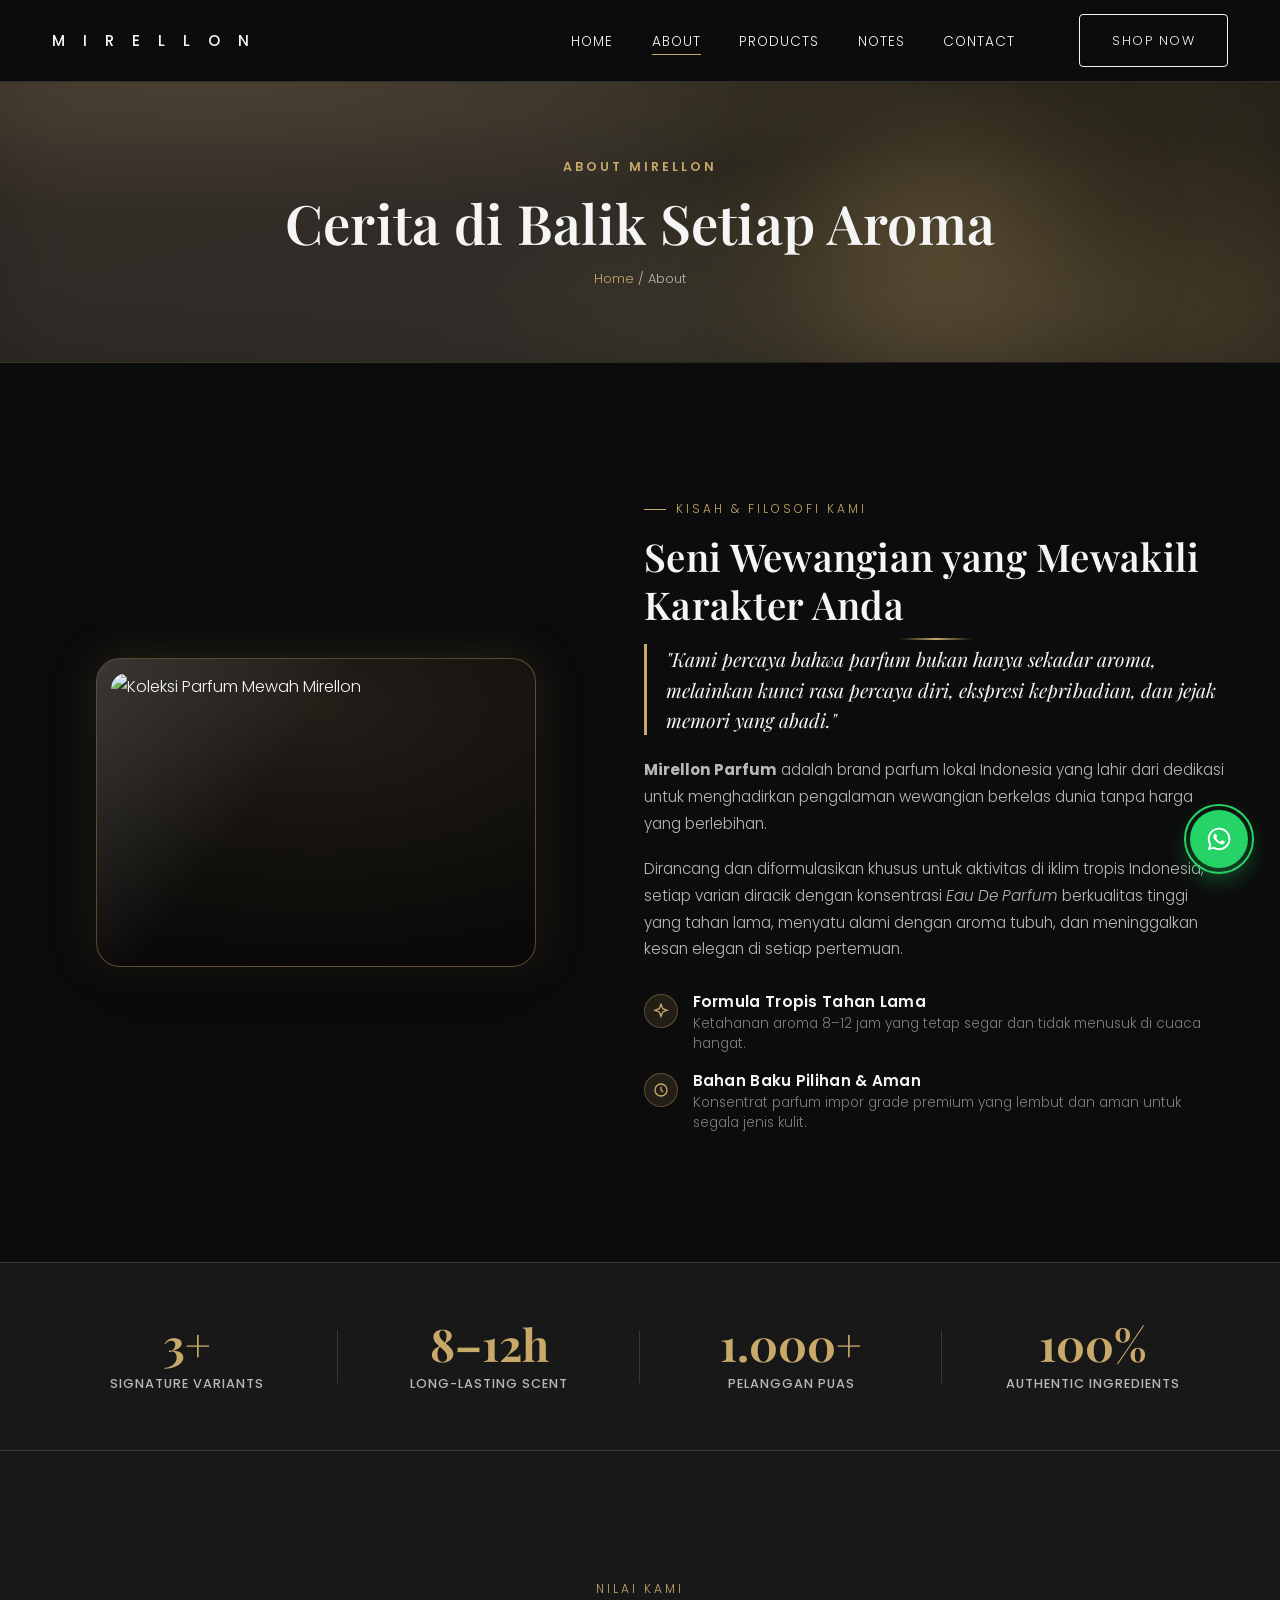
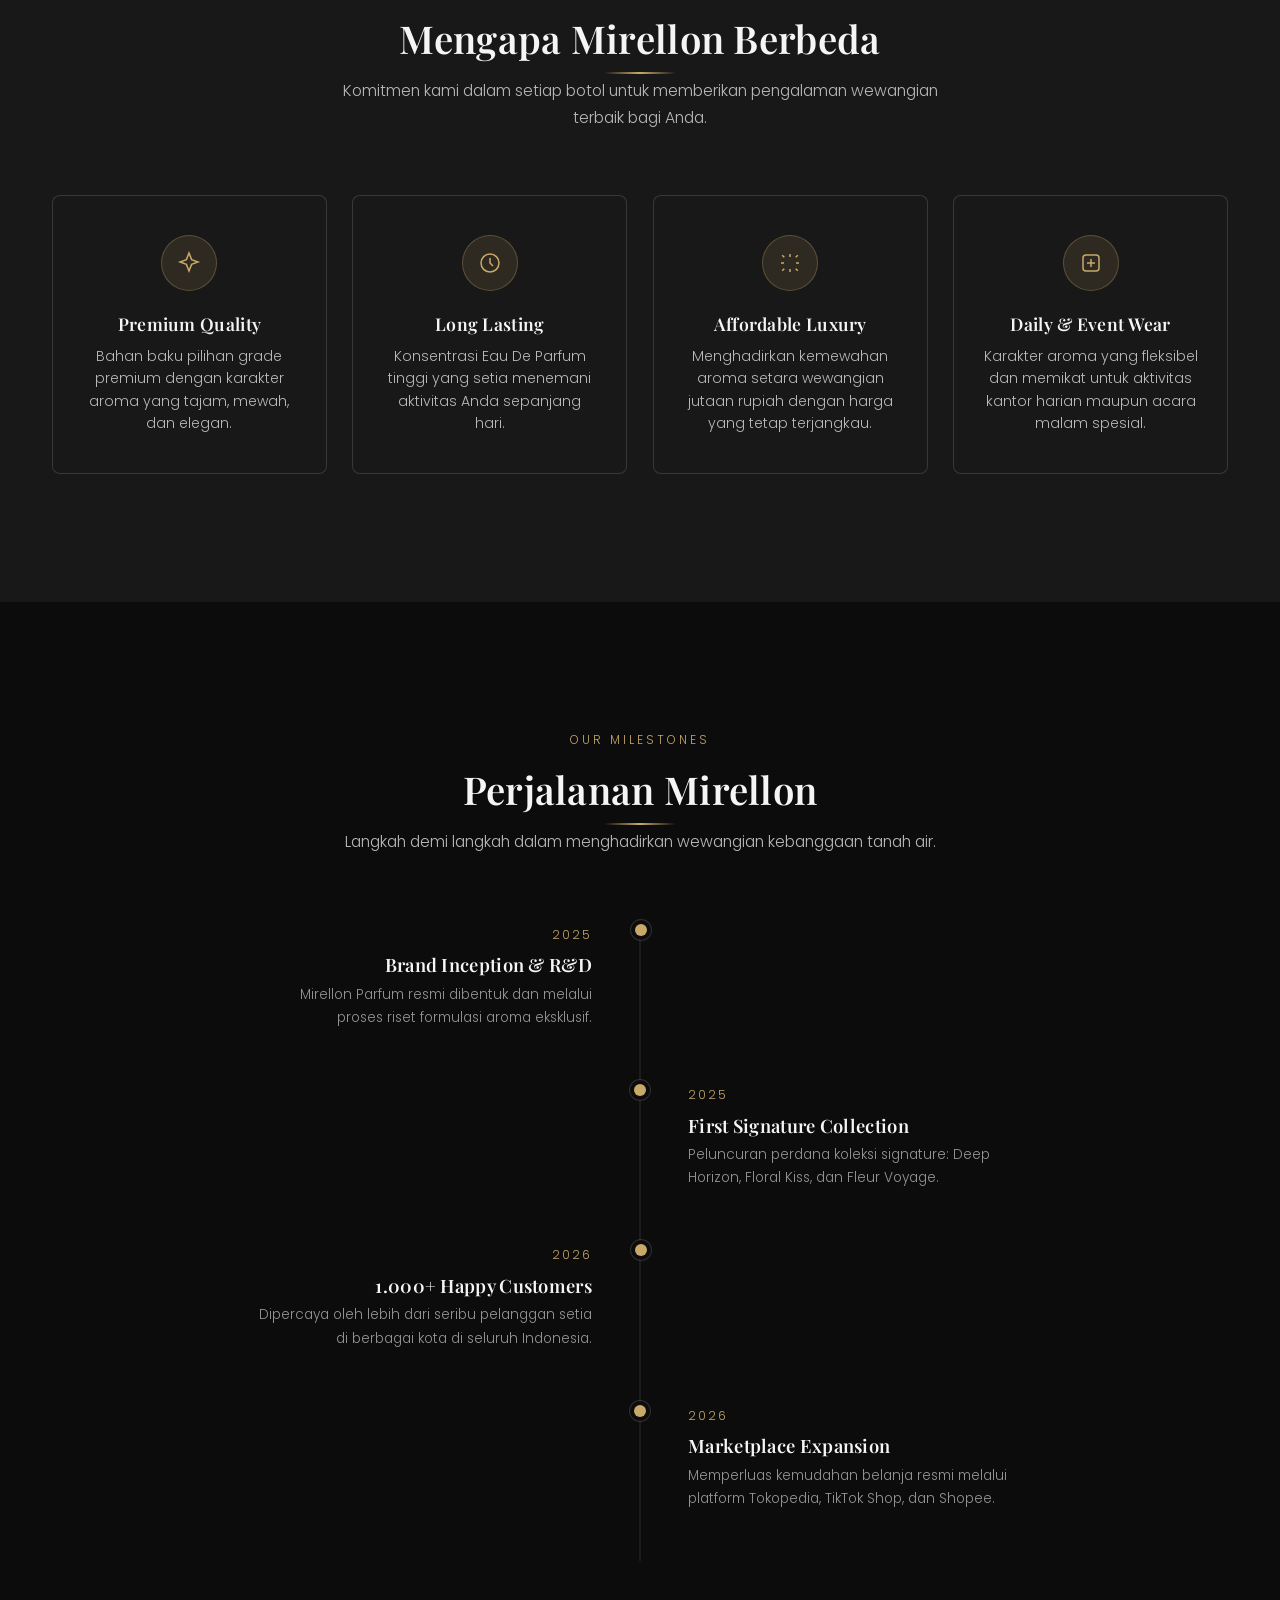
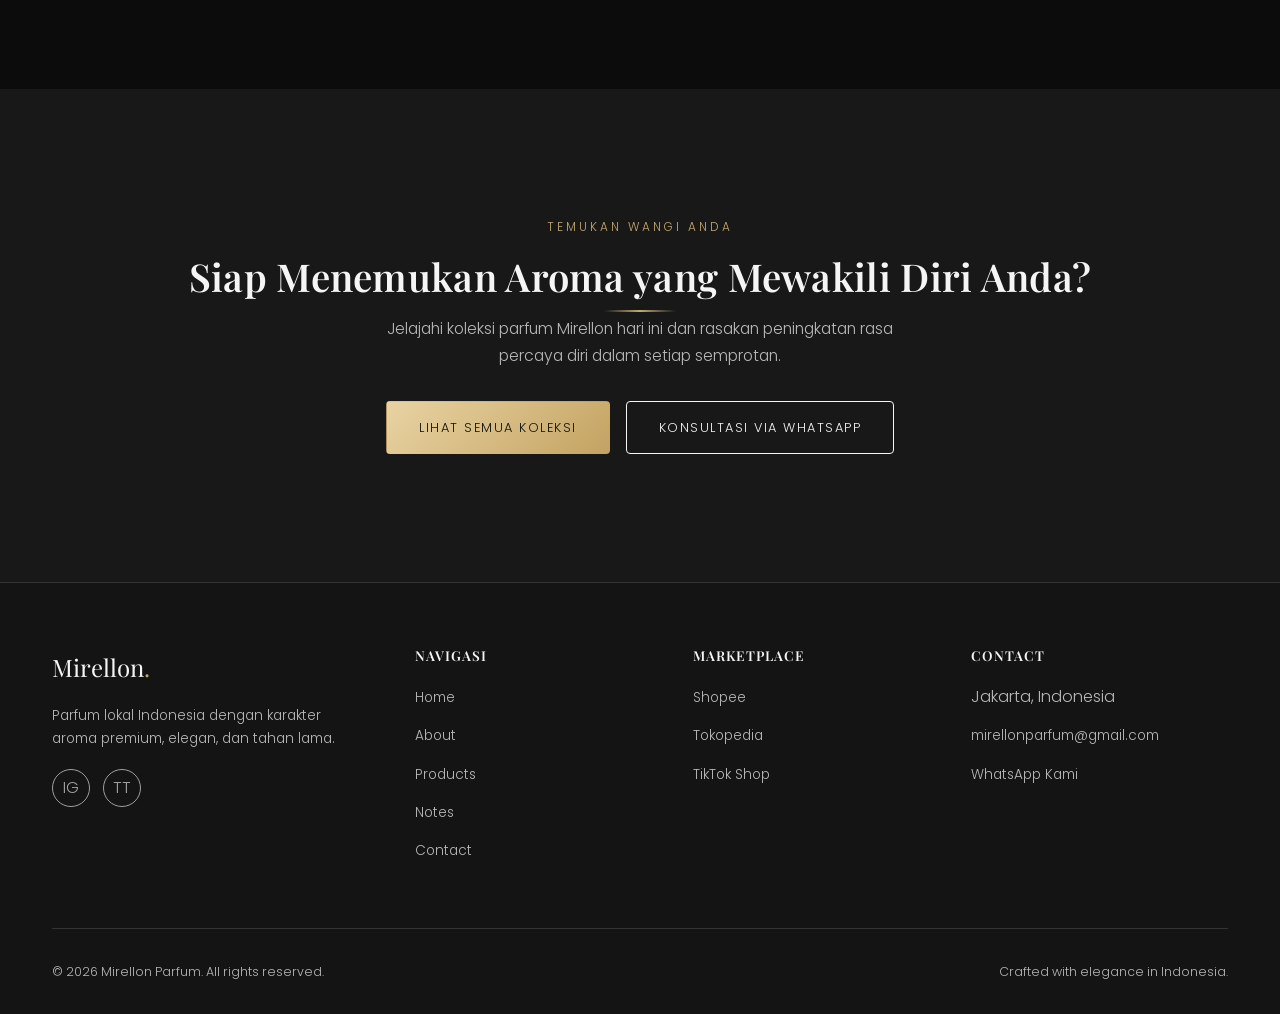
==== commit b4d98333: "Permanently lock website to dark mode and restore high-quality JPG" ====
--- a/about.html
+++ b/about.html
@@ -1,5 +1,5 @@
 <!DOCTYPE html>
-<html lang="id">
+<html lang="id" data-theme="dark">
 <head>
   <meta charset="UTF-8">
   <meta name="viewport" content="width=device-width, initial-scale=1.0">
@@ -39,7 +39,7 @@
           <li><a class="nav-link" href="contact.html">Contact</a></li>
         </ul>
         <div class="header-actions">
-          <button class="icon-btn" data-theme-toggle aria-pressed="false" aria-label="Ganti mode gelap/terang"><span data-theme-icon>☾</span></button>
+          
           <a href="products.html" class="btn btn-outline desktop-only">Shop Now</a>
           <button class="hamburger" aria-label="Buka menu" aria-controls="mobile-nav"><span></span><span></span><span></span></button>
         </div>
--- a/css/style.css
+++ b/css/style.css
@@ -372,6 +372,10 @@
 }
 .editorial-artwork-img:hover {
   transform: translateY(-6px) scale(1.02);
+}
+
+[data-theme="light"] .editorial-artwork-img {
+  filter: drop-shadow(0 25px 40px rgba(0, 0, 0, 0.15));
 }
 
 .editorial-fade-edge {
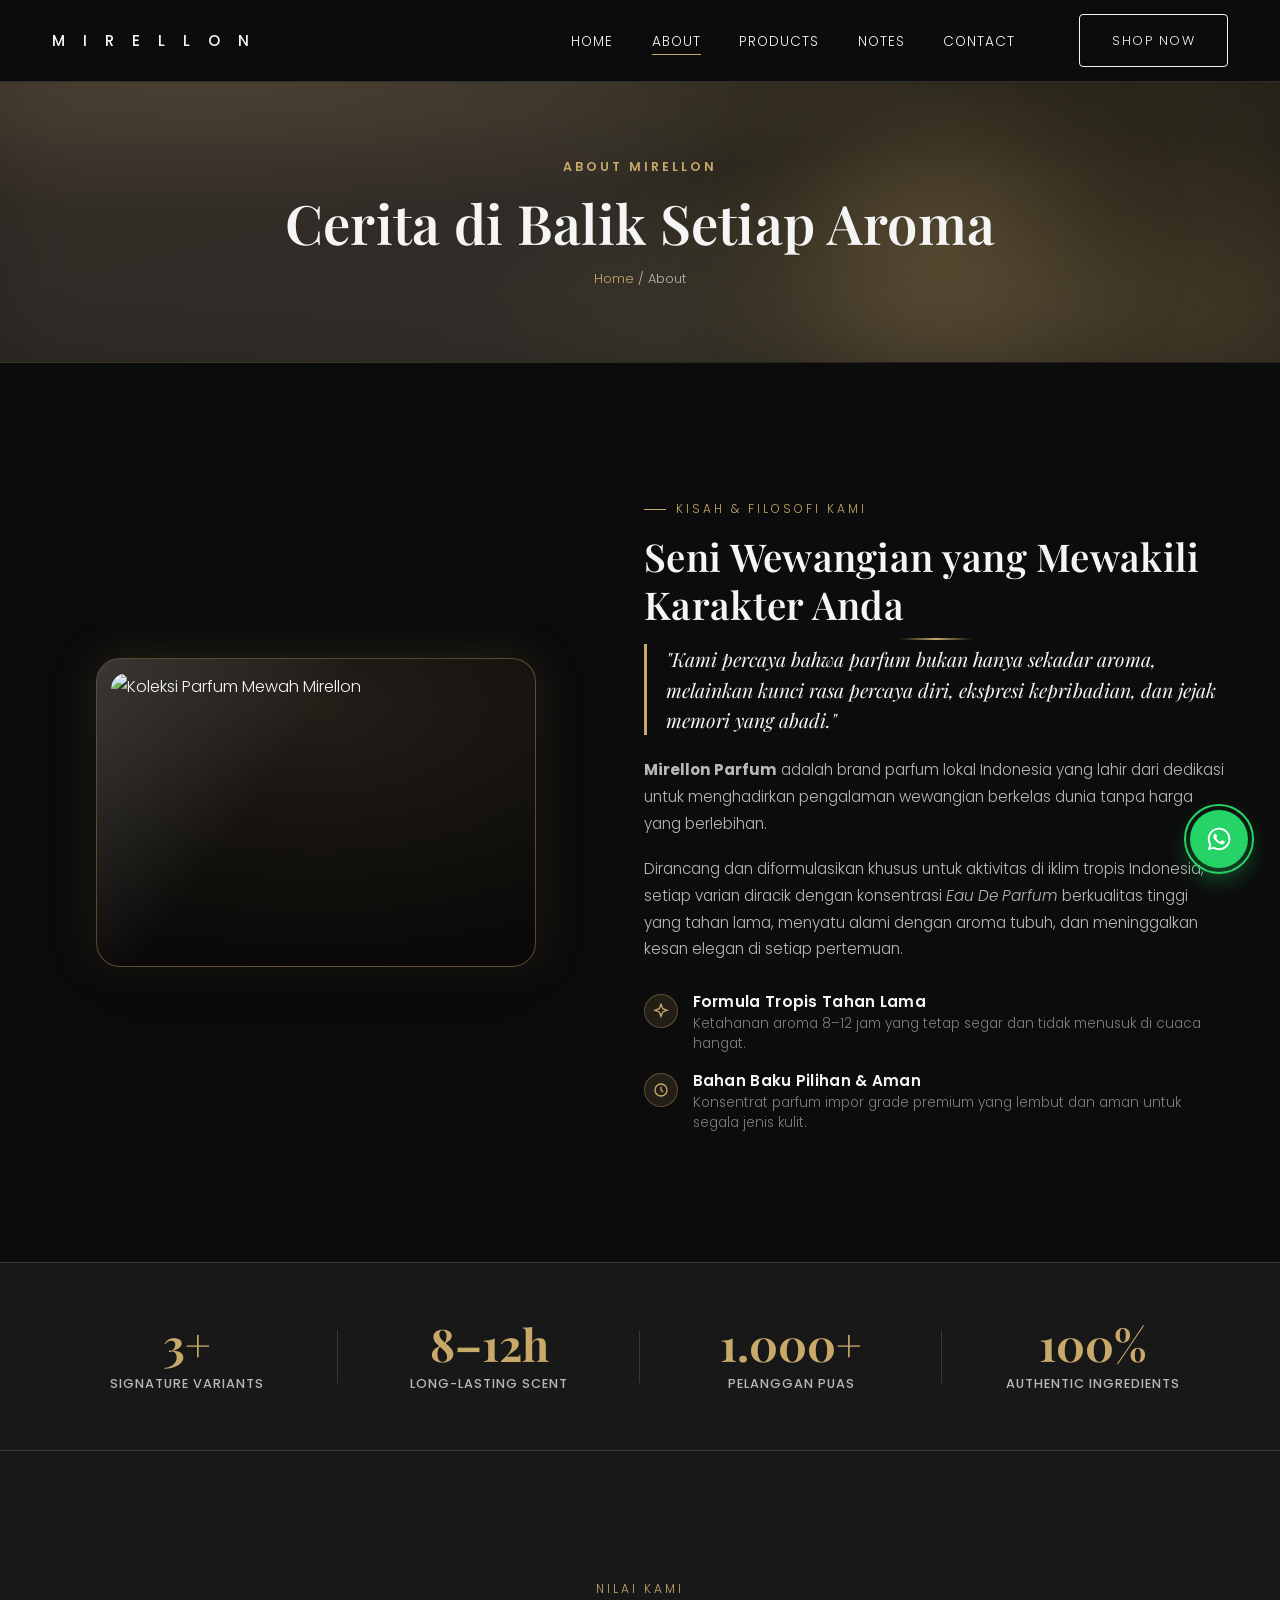
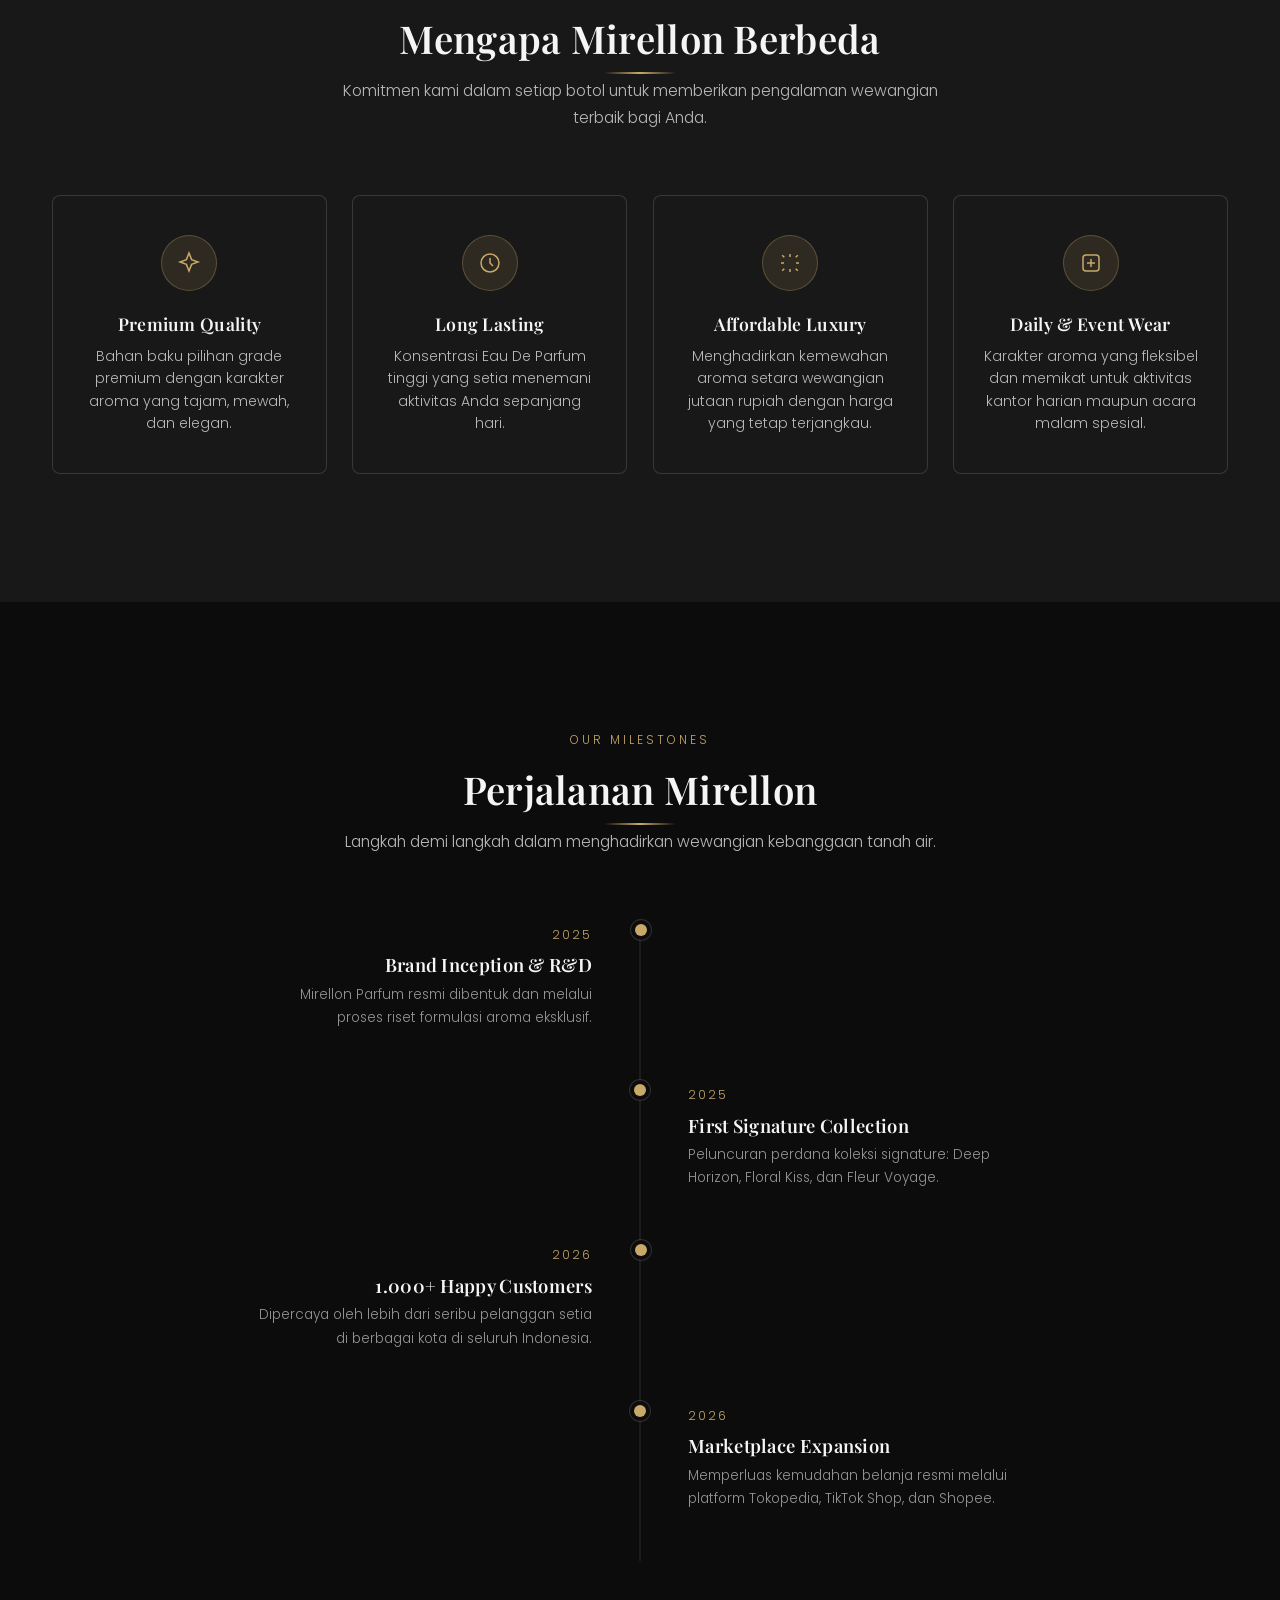
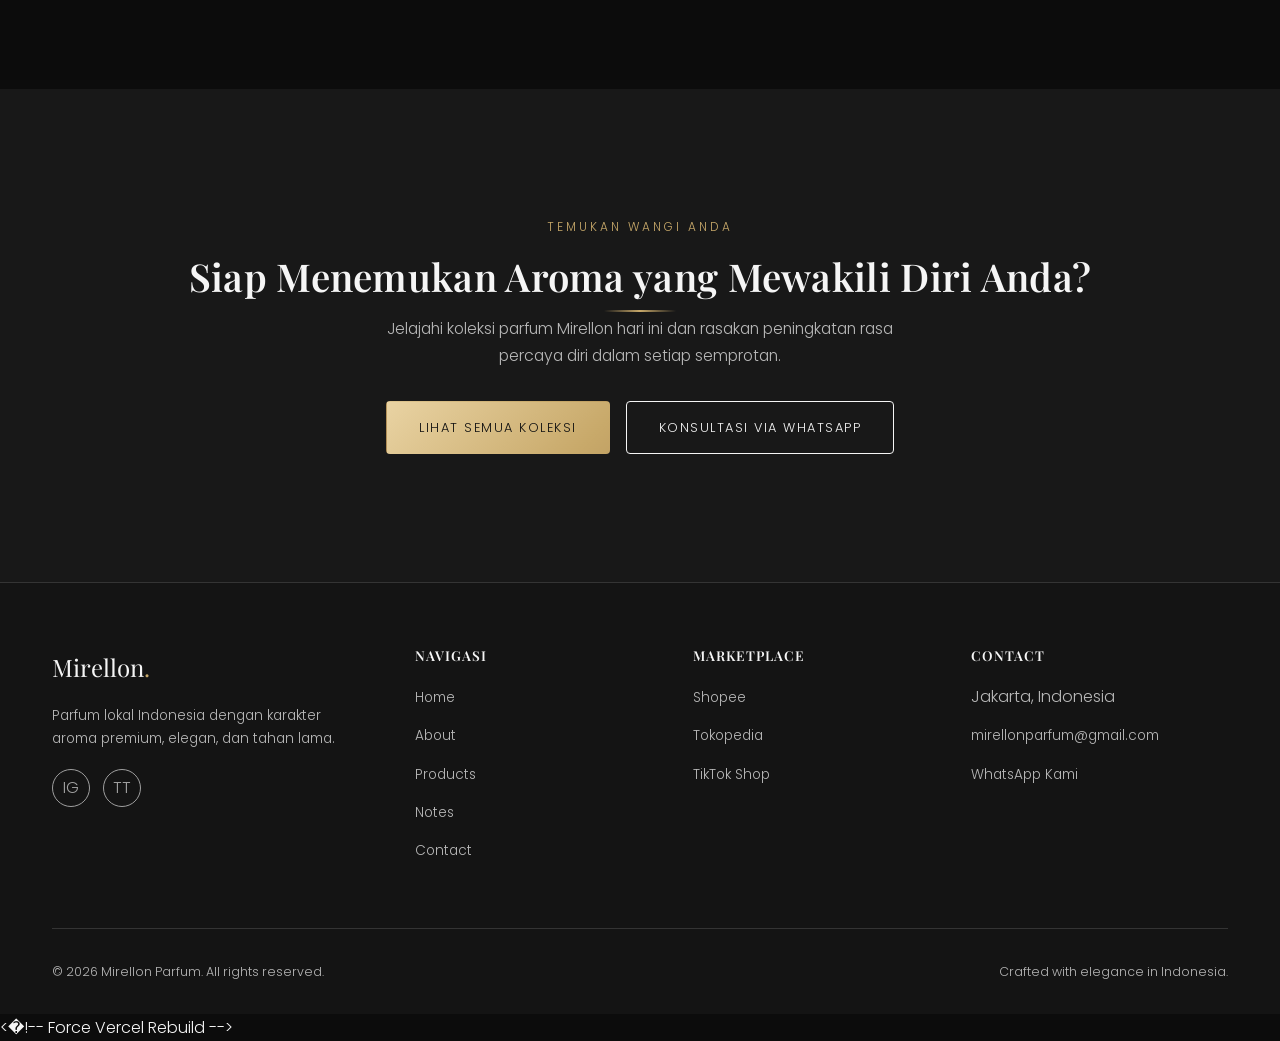
==== commit d299e9ed: "Trigger Vercel rebuild to apply undo" ====
--- a/about.html
+++ b/about.html
@@ -1,285 +1,288 @@
-<!DOCTYPE html>
-<html lang="id" data-theme="dark">
-<head>
-  <meta charset="UTF-8">
-  <meta name="viewport" content="width=device-width, initial-scale=1.0">
-  <title>About Us — Mirellon Parfum</title>
-  <meta name="description" content="Kenali Mirellon Parfum, brand parfum lokal Indonesia yang menghadirkan wewangian premium, elegan, dan terjangkau untuk identitas serta gaya hidup Anda.">
-  <meta name="keywords" content="tentang Mirellon Parfum, brand parfum lokal, cerita Mirellon">
-  <link rel="canonical" href="https://mirellonparfum.com/about.html">
-
-  <meta property="og:type" content="website">
-  <meta property="og:title" content="About Us — Mirellon Parfum">
-  <meta property="og:description" content="Kenali kisah dan nilai di balik Mirellon Parfum.">
-  <meta property="og:image" content="images/bottle-hero.png">
-
-  <link rel="icon" type="image/svg+xml" href="images/favicon.svg">
-  <link rel="preconnect" href="https://fonts.googleapis.com">
-  <link rel="preconnect" href="https://fonts.gstatic.com" crossorigin>
-  <link href="https://fonts.googleapis.com/css2?family=Playfair+Display:wght@500;600;700&family=Poppins:wght@300;400;500;600&display=swap" rel="stylesheet">
-
-  <link rel="stylesheet" href="css/style.css">
-  <link rel="stylesheet" href="css/responsive.css">
-  <link rel="stylesheet" href="css/animation.css">
-</head>
-<body>
-  <a class="skip-link" href="#main">Lompat ke konten utama</a>
-
-  <div id="loading-screen" aria-hidden="true"><span class="loader-mark">MIRELLON</span></div>
-
-  <header class="site-header solid" data-transparent-hero="false">
-    <div class="container">
-      <a href="index.html" class="logo luxury-logo">M I R E L L O N</a>
-      <nav class="main-nav" aria-label="Navigasi utama">
-        <ul class="nav-links">
-          <li><a class="nav-link" href="index.html">Home</a></li>
-          <li><a class="nav-link active" href="about.html">About</a></li>
-          <li><a class="nav-link" href="products.html">Products</a></li>
-          <li><a class="nav-link" href="notes.html">Notes</a></li>
-          <li><a class="nav-link" href="contact.html">Contact</a></li>
-        </ul>
-        <div class="header-actions">
-          
-          <a href="products.html" class="btn btn-outline desktop-only">Shop Now</a>
-          <button class="hamburger" aria-label="Buka menu" aria-controls="mobile-nav"><span></span><span></span><span></span></button>
-        </div>
-      </nav>
-    </div>
-  </header>
-
-  <div class="mobile-nav" id="mobile-nav">
-    <button class="close-btn" aria-label="Tutup menu">&times;</button>
-    <a href="index.html">Home</a>
-    <a href="about.html">About</a>
-    <a href="products.html">Products</a>
-    <a href="notes.html">Notes</a>
-    <a href="contact.html">Contact</a>
-  </div>
-
-  <main id="main">
-    <!-- ABOUT HERO -->
-    <section class="page-hero">
-      <div class="hero-aurora" aria-hidden="true"></div>
-      <div class="hero-ambient-glow" aria-hidden="true"></div>
-      <div class="container">
-        <span class="eyebrow">About Mirellon</span>
-        <h1>Cerita di Balik Setiap Aroma</h1>
-        <p class="breadcrumb"><a href="index.html">Home</a> / About</p>
-      </div>
-    </section>
-
-    <!-- BRAND STORY & SHOWCASE -->
-    <section>
-      <div class="container about-grid">
-        <div class="about-visual" data-aos="fade-right">
-          <div class="about-card-frame">
-            <div class="card-glass-shine" aria-hidden="true"></div>
-            <img src="images/bottle-hero.png" alt="Koleksi Parfum Mewah Mirellon" loading="lazy" width="500" height="340">
-          </div>
-        </div>
-        <div class="about-text" data-aos="fade-left">
-          <span class="eyebrow">Kisah & Filosofi Kami</span>
-          <h2 class="section-title">Seni Wewangian yang Mewakili Karakter Anda</h2>
-          <blockquote class="about-quote">
-            "Kami percaya bahwa parfum bukan hanya sekadar aroma, melainkan kunci rasa percaya diri, ekspresi kepribadian, dan jejak memori yang abadi."
-          </blockquote>
-          <p><strong>Mirellon Parfum</strong> adalah brand parfum lokal Indonesia yang lahir dari dedikasi untuk menghadirkan pengalaman wewangian berkelas dunia tanpa harga yang berlebihan.</p>
-          <p>Dirancang dan diformulasikan khusus untuk aktivitas di iklim tropis Indonesia, setiap varian diracik dengan konsentrasi <em>Eau De Parfum</em> berkualitas tinggi yang tahan lama, menyatu alami dengan aroma tubuh, dan meninggalkan kesan elegan di setiap pertemuan.</p>
-
-          <div class="about-pillars">
-            <div class="about-pillar-item">
-              <div class="pillar-icon" aria-hidden="true">
-                <svg width="16" height="16" viewBox="0 0 24 24" fill="none" stroke="currentColor" stroke-width="2"><path d="M12 2l2.6 6.6L21 11l-6.4 2.4L12 20l-2.6-6.6L3 11l6.4-2.4z"/></svg>
-              </div>
-              <div class="pillar-content">
-                <h4>Formula Tropis Tahan Lama</h4>
-                <p>Ketahanan aroma 8–12 jam yang tetap segar dan tidak menusuk di cuaca hangat.</p>
-              </div>
-            </div>
-            <div class="about-pillar-item">
-              <div class="pillar-icon" aria-hidden="true">
-                <svg width="16" height="16" viewBox="0 0 24 24" fill="none" stroke="currentColor" stroke-width="2"><circle cx="12" cy="12" r="9"/><path d="M12 7v5l3 3"/></svg>
-              </div>
-              <div class="pillar-content">
-                <h4>Bahan Baku Pilihan & Aman</h4>
-                <p>Konsentrat parfum impor grade premium yang lembut dan aman untuk segala jenis kulit.</p>
-              </div>
-            </div>
-          </div>
-        </div>
-      </div>
-    </section>
-
-    <!-- KEY STATS METRICS -->
-    <section class="stats-section">
-      <div class="container">
-        <div class="stats-grid">
-          <div class="stat-item" data-aos="fade-up">
-            <span class="stat-num">3+</span>
-            <span class="stat-label">Signature Variants</span>
-          </div>
-          <div class="stat-item" data-aos="fade-up" data-aos-delay="100">
-            <span class="stat-num">8–12h</span>
-            <span class="stat-label">Long-Lasting Scent</span>
-          </div>
-          <div class="stat-item" data-aos="fade-up" data-aos-delay="200">
-            <span class="stat-num">1.000+</span>
-            <span class="stat-label">Pelanggan Puas</span>
-          </div>
-          <div class="stat-item" data-aos="fade-up" data-aos-delay="300">
-            <span class="stat-num">100%</span>
-            <span class="stat-label">Authentic Ingredients</span>
-          </div>
-        </div>
-      </div>
-    </section>
-
-    <!-- VALUES SECTION -->
-    <section class="bg-surface">
-      <div class="container">
-        <div class="section-head">
-          <span class="eyebrow">Nilai Kami</span>
-          <h2 class="section-title">Mengapa Mirellon Berbeda</h2>
-          <p class="section-desc">Komitmen kami dalam setiap botol untuk memberikan pengalaman wewangian terbaik bagi Anda.</p>
-        </div>
-        <div class="why-grid">
-          <div class="why-card" data-aos="fade-up">
-            <div class="why-icon" aria-hidden="true"><svg width="24" height="24" viewBox="0 0 24 24" fill="none" stroke="currentColor" stroke-width="1.5"><path d="M12 2l2.6 6.6L21 11l-6.4 2.4L12 20l-2.6-6.6L3 11l6.4-2.4z"/></svg></div>
-            <h3>Premium Quality</h3>
-            <p>Bahan baku pilihan grade premium dengan karakter aroma yang tajam, mewah, dan elegan.</p>
-          </div>
-          <div class="why-card" data-aos="fade-up" data-aos-delay="100">
-            <div class="why-icon" aria-hidden="true"><svg width="24" height="24" viewBox="0 0 24 24" fill="none" stroke="currentColor" stroke-width="1.5"><circle cx="12" cy="12" r="9"/><path d="M12 7v5l3 3"/></svg></div>
-            <h3>Long Lasting</h3>
-            <p>Konsentrasi Eau De Parfum tinggi yang setia menemani aktivitas Anda sepanjang hari.</p>
-          </div>
-          <div class="why-card" data-aos="fade-up" data-aos-delay="200">
-            <div class="why-icon" aria-hidden="true"><svg width="24" height="24" viewBox="0 0 24 24" fill="none" stroke="currentColor" stroke-width="1.5"><path d="M12 3v3M12 18v3M4.2 4.2l2.1 2.1M17.7 17.7l2.1 2.1M3 12h3M18 12h3M4.2 19.8l2.1-2.1M17.7 6.3l2.1-2.1"/></svg></div>
-            <h3>Affordable Luxury</h3>
-            <p>Menghadirkan kemewahan aroma setara wewangian jutaan rupiah dengan harga yang tetap terjangkau.</p>
-          </div>
-          <div class="why-card" data-aos="fade-up" data-aos-delay="300">
-            <div class="why-icon" aria-hidden="true"><svg width="24" height="24" viewBox="0 0 24 24" fill="none" stroke="currentColor" stroke-width="1.5"><rect x="4" y="4" width="16" height="16" rx="3"/><path d="M8 12h8M12 8v8"/></svg></div>
-            <h3>Daily & Event Wear</h3>
-            <p>Karakter aroma yang fleksibel dan memikat untuk aktivitas kantor harian maupun acara malam spesial.</p>
-          </div>
-        </div>
-      </div>
-    </section>
-
-    <!-- TIMELINE / PERJALANAN -->
-    <section>
-      <div class="container">
-        <div class="section-head">
-          <span class="eyebrow">Our Milestones</span>
-          <h2 class="section-title">Perjalanan Mirellon</h2>
-          <p class="section-desc">Langkah demi langkah dalam menghadirkan wewangian kebanggaan tanah air.</p>
-        </div>
-        <div class="timeline">
-          <div class="timeline-item" data-aos="fade-right">
-            <span class="timeline-dot"></span>
-            <span class="timeline-year">2025</span>
-            <h3>Brand Inception & R&D</h3>
-            <p>Mirellon Parfum resmi dibentuk dan melalui proses riset formulasi aroma eksklusif.</p>
-          </div>
-          <div class="timeline-item" data-aos="fade-left">
-            <span class="timeline-dot"></span>
-            <span class="timeline-year">2025</span>
-            <h3>First Signature Collection</h3>
-            <p>Peluncuran perdana koleksi signature: Deep Horizon, Floral Kiss, dan Fleur Voyage.</p>
-          </div>
-          <div class="timeline-item" data-aos="fade-right">
-            <span class="timeline-dot"></span>
-            <span class="timeline-year">2026</span>
-            <h3>1.000+ Happy Customers</h3>
-            <p>Dipercaya oleh lebih dari seribu pelanggan setia di berbagai kota di seluruh Indonesia.</p>
-          </div>
-          <div class="timeline-item" data-aos="fade-left">
-            <span class="timeline-dot"></span>
-            <span class="timeline-year">2026</span>
-            <h3>Marketplace Expansion</h3>
-            <p>Memperluas kemudahan belanja resmi melalui platform Tokopedia, TikTok Shop, dan Shopee.</p>
-          </div>
-        </div>
-      </div>
-    </section>
-
-    <!-- CTA SECTION -->
-    <section class="bg-surface text-center">
-      <div class="container" data-aos="fade-up">
-        <span class="eyebrow">Temukan Wangi Anda</span>
-        <h2 class="section-title">Siap Menemukan Aroma yang Mewakili Diri Anda?</h2>
-        <p class="section-desc" style="max-width: 540px; margin: 0 auto 2rem;">Jelajahi koleksi parfum Mirellon hari ini dan rasakan peningkatan rasa percaya diri dalam setiap semprotan.</p>
-        <div style="display: flex; gap: 1rem; justify-content: center; flex-wrap: wrap;">
-          <a href="products.html" class="btn btn-gold btn-magnetic">Lihat Semua Koleksi</a>
-          <a href="https://wa.me/6282119027766?text=Halo%20Mirellon,%20saya%20ingin%20konsultasi%20pilihan%20parfum%20Mirellon" target="_blank" rel="noopener" class="btn btn-outline btn-magnetic">Konsultasi via WhatsApp</a>
-        </div>
-      </div>
-    </section>
-  </main>
-
-  <footer class="site-footer">
-    <div class="container">
-      <div class="footer-grid">
-        <div>
-          <a href="index.html" class="footer-logo">Mirellon<span>.</span></a>
-          <p class="footer-about">Parfum lokal Indonesia dengan karakter aroma premium, elegan, dan tahan lama.</p>
-          <div class="footer-social">
-            <a href="https://instagram.com" class="icon-btn" aria-label="Instagram Mirellon" target="_blank" rel="noopener">IG</a>
-            <a href="https://tiktok.com" class="icon-btn" aria-label="TikTok Mirellon" target="_blank" rel="noopener">TT</a>
-          </div>
-        </div>
-        <div class="footer-col">
-          <h4>Navigasi</h4>
-          <ul>
-            <li><a href="index.html">Home</a></li>
-            <li><a href="about.html">About</a></li>
-            <li><a href="products.html">Products</a></li>
-            <li><a href="notes.html">Notes</a></li>
-            <li><a href="contact.html">Contact</a></li>
-          </ul>
-        </div>
-        <div class="footer-col">
-          <h4>Marketplace</h4>
-          <ul>
-            <li><a href="#" id="footer-shopee" data-store="shopee" target="_blank" rel="noopener">Shopee</a></li>
-            <li><a href="https://tk.tokopedia.com/ZSVDJ2eSw/" id="footer-tokopedia" data-store="tokopedia" target="_blank" rel="noopener">Tokopedia</a></li>
-            <li><a href="https://www.tiktok.com/@mirellon_parfum?_r=1&_t=ZS-991wJdPSrNV" id="footer-tiktok" data-store="tiktok" target="_blank" rel="noopener">TikTok Shop</a></li>
-          </ul>
-        </div>
-        <div class="footer-col">
-          <h4>Contact</h4>
-          <ul>
-            <li>Jakarta, Indonesia</li>
-            <li><a href="mailto:mirellonparfum@gmail.com">mirellonparfum@gmail.com</a></li>
-            <li><a href="https://wa.me/6282119027766">WhatsApp Kami</a></li>
-          </ul>
-        </div>
-      </div>
-      <div class="footer-bottom">
-        <span>&copy; 2026 Mirellon Parfum. All rights reserved.</span>
-        <span>Crafted with elegance in Indonesia.</span>
-      </div>
-    </div>
-  </footer>
-
-  <!-- Floating WhatsApp Quick Order Widget -->
-  <aside class="floating-wa-wrap" aria-label="Konsultasi WhatsApp">
-    <a href="https://wa.me/6282119027766?text=Halo%20Mirellon%20Parfum,%20saya%20tertarik%20untuk%20konsultasi%20dan%20memesan%20parfum." 
-       class="floating-wa-btn" 
-       target="_blank" 
-       rel="noopener" 
-       aria-label="Chat WhatsApp Admin Mirellon">
-      <span class="wa-ripple" aria-hidden="true"></span>
-      <svg class="wa-icon" viewBox="0 0 24 24" width="30" height="30" fill="none" xmlns="http://www.w3.org/2000/svg">
-        <path fill-rule="evenodd" clip-rule="evenodd" d="M18.403 5.638A8.955 8.955 0 0 0 12.053 3c-4.968 0-9.01 4.042-9.01 9.013 0 1.587.413 3.134 1.2 4.498L3 21l4.642-1.218a8.96 8.96 0 0 0 4.41 1.15h.004c4.967 0 9.01-4.043 9.01-9.014a8.95 8.95 0 0 0-2.663-6.28zM12.057 19.413h-.003a7.447 7.447 0 0 1-3.798-1.041l-.272-.162-2.824.74.753-2.753-.177-.282a7.448 7.448 0 0 1-1.144-3.987c0-4.114 3.348-7.461 7.465-7.461a7.43 7.43 0 0 1 5.276 2.186 7.43 7.43 0 0 1 2.183 5.28c-.002 4.114-3.35 7.46-7.46 7.46zm4.093-5.592c-.225-.113-1.327-.655-1.533-.73-.205-.075-.354-.112-.504.113s-.58.73-.711.88c-.131.15-.262.169-.487.056-.225-.113-.949-.35-1.808-1.116-.669-.597-1.121-1.334-1.252-1.56-.131-.225-.014-.347.098-.46.101-.102.225-.263.338-.394.112-.132.15-.225.225-.376.075-.15.037-.281-.019-.394-.056-.113-.504-1.214-.69-1.663-.182-.437-.367-.378-.504-.385l-.43-.008c-.15 0-.393.056-.599.281-.206.225-.786.769-.786 1.875s.805 2.175.917 2.325c.112.15 1.584 2.42 3.838 3.393.536.232.955.37 1.281.474.538.171 1.028.147 1.416.089.432-.065 1.327-.543 1.514-1.069.187-.525.187-.975.131-1.069-.056-.094-.206-.15-.431-.263z" fill="#ffffff"/>
-      </svg>
-      <span class="wa-tooltip">Chat Admin Mirellon</span>
-    </a>
-  </aside>
-
-  <button class="back-to-top" aria-label="Kembali ke atas">&#8593;</button>
-
-  <script src="js/main.js"></script>
-</body>
-</html>
+<!DOCTYPE html>
+<html lang="id" data-theme="dark">
+<head>
+  <meta charset="UTF-8">
+  <meta name="viewport" content="width=device-width, initial-scale=1.0">
+  <title>About Us — Mirellon Parfum</title>
+  <meta name="description" content="Kenali Mirellon Parfum, brand parfum lokal Indonesia yang menghadirkan wewangian premium, elegan, dan terjangkau untuk identitas serta gaya hidup Anda.">
+  <meta name="keywords" content="tentang Mirellon Parfum, brand parfum lokal, cerita Mirellon">
+  <link rel="canonical" href="https://mirellonparfum.com/about.html">
+
+  <meta property="og:type" content="website">
+  <meta property="og:title" content="About Us — Mirellon Parfum">
+  <meta property="og:description" content="Kenali kisah dan nilai di balik Mirellon Parfum.">
+  <meta property="og:image" content="images/bottle-hero.png">
+
+  <link rel="icon" type="image/svg+xml" href="images/favicon.svg">
+  <link rel="preconnect" href="https://fonts.googleapis.com">
+  <link rel="preconnect" href="https://fonts.gstatic.com" crossorigin>
+  <link href="https://fonts.googleapis.com/css2?family=Playfair+Display:wght@500;600;700&family=Poppins:wght@300;400;500;600&display=swap" rel="stylesheet">
+
+  <link rel="stylesheet" href="css/style.css">
+  <link rel="stylesheet" href="css/responsive.css">
+  <link rel="stylesheet" href="css/animation.css">
+</head>
+<body>
+  <a class="skip-link" href="#main">Lompat ke konten utama</a>
+
+  <div id="loading-screen" aria-hidden="true"><span class="loader-mark">MIRELLON</span></div>
+
+  <header class="site-header solid" data-transparent-hero="false">
+    <div class="container">
+      <a href="index.html" class="logo luxury-logo">M I R E L L O N</a>
+      <nav class="main-nav" aria-label="Navigasi utama">
+        <ul class="nav-links">
+          <li><a class="nav-link" href="index.html">Home</a></li>
+          <li><a class="nav-link active" href="about.html">About</a></li>
+          <li><a class="nav-link" href="products.html">Products</a></li>
+          <li><a class="nav-link" href="notes.html">Notes</a></li>
+          <li><a class="nav-link" href="contact.html">Contact</a></li>
+        </ul>
+        <div class="header-actions">
+          
+          <a href="products.html" class="btn btn-outline desktop-only">Shop Now</a>
+          <button class="hamburger" aria-label="Buka menu" aria-controls="mobile-nav"><span></span><span></span><span></span></button>
+        </div>
+      </nav>
+    </div>
+  </header>
+
+  <div class="mobile-nav" id="mobile-nav">
+    <button class="close-btn" aria-label="Tutup menu">&times;</button>
+    <a href="index.html">Home</a>
+    <a href="about.html">About</a>
+    <a href="products.html">Products</a>
+    <a href="notes.html">Notes</a>
+    <a href="contact.html">Contact</a>
+  </div>
+
+  <main id="main">
+    <!-- ABOUT HERO -->
+    <section class="page-hero">
+      <div class="hero-aurora" aria-hidden="true"></div>
+      <div class="hero-ambient-glow" aria-hidden="true"></div>
+      <div class="container">
+        <span class="eyebrow">About Mirellon</span>
+        <h1>Cerita di Balik Setiap Aroma</h1>
+        <p class="breadcrumb"><a href="index.html">Home</a> / About</p>
+      </div>
+    </section>
+
+    <!-- BRAND STORY & SHOWCASE -->
+    <section>
+      <div class="container about-grid">
+        <div class="about-visual" data-aos="fade-right">
+          <div class="about-card-frame">
+            <div class="card-glass-shine" aria-hidden="true"></div>
+            <img src="images/bottle-hero.png" alt="Koleksi Parfum Mewah Mirellon" loading="lazy" width="500" height="340">
+          </div>
+        </div>
+        <div class="about-text" data-aos="fade-left">
+          <span class="eyebrow">Kisah & Filosofi Kami</span>
+          <h2 class="section-title">Seni Wewangian yang Mewakili Karakter Anda</h2>
+          <blockquote class="about-quote">
+            "Kami percaya bahwa parfum bukan hanya sekadar aroma, melainkan kunci rasa percaya diri, ekspresi kepribadian, dan jejak memori yang abadi."
+          </blockquote>
+          <p><strong>Mirellon Parfum</strong> adalah brand parfum lokal Indonesia yang lahir dari dedikasi untuk menghadirkan pengalaman wewangian berkelas dunia tanpa harga yang berlebihan.</p>
+          <p>Dirancang dan diformulasikan khusus untuk aktivitas di iklim tropis Indonesia, setiap varian diracik dengan konsentrasi <em>Eau De Parfum</em> berkualitas tinggi yang tahan lama, menyatu alami dengan aroma tubuh, dan meninggalkan kesan elegan di setiap pertemuan.</p>
+
+          <div class="about-pillars">
+            <div class="about-pillar-item">
+              <div class="pillar-icon" aria-hidden="true">
+                <svg width="16" height="16" viewBox="0 0 24 24" fill="none" stroke="currentColor" stroke-width="2"><path d="M12 2l2.6 6.6L21 11l-6.4 2.4L12 20l-2.6-6.6L3 11l6.4-2.4z"/></svg>
+              </div>
+              <div class="pillar-content">
+                <h4>Formula Tropis Tahan Lama</h4>
+                <p>Ketahanan aroma 8–12 jam yang tetap segar dan tidak menusuk di cuaca hangat.</p>
+              </div>
+            </div>
+            <div class="about-pillar-item">
+              <div class="pillar-icon" aria-hidden="true">
+                <svg width="16" height="16" viewBox="0 0 24 24" fill="none" stroke="currentColor" stroke-width="2"><circle cx="12" cy="12" r="9"/><path d="M12 7v5l3 3"/></svg>
+              </div>
+              <div class="pillar-content">
+                <h4>Bahan Baku Pilihan & Aman</h4>
+                <p>Konsentrat parfum impor grade premium yang lembut dan aman untuk segala jenis kulit.</p>
+              </div>
+            </div>
+          </div>
+        </div>
+      </div>
+    </section>
+
+    <!-- KEY STATS METRICS -->
+    <section class="stats-section">
+      <div class="container">
+        <div class="stats-grid">
+          <div class="stat-item" data-aos="fade-up">
+            <span class="stat-num">3+</span>
+            <span class="stat-label">Signature Variants</span>
+          </div>
+          <div class="stat-item" data-aos="fade-up" data-aos-delay="100">
+            <span class="stat-num">8–12h</span>
+            <span class="stat-label">Long-Lasting Scent</span>
+          </div>
+          <div class="stat-item" data-aos="fade-up" data-aos-delay="200">
+            <span class="stat-num">1.000+</span>
+            <span class="stat-label">Pelanggan Puas</span>
+          </div>
+          <div class="stat-item" data-aos="fade-up" data-aos-delay="300">
+            <span class="stat-num">100%</span>
+            <span class="stat-label">Authentic Ingredients</span>
+          </div>
+        </div>
+      </div>
+    </section>
+
+    <!-- VALUES SECTION -->
+    <section class="bg-surface">
+      <div class="container">
+        <div class="section-head">
+          <span class="eyebrow">Nilai Kami</span>
+          <h2 class="section-title">Mengapa Mirellon Berbeda</h2>
+          <p class="section-desc">Komitmen kami dalam setiap botol untuk memberikan pengalaman wewangian terbaik bagi Anda.</p>
+        </div>
+        <div class="why-grid">
+          <div class="why-card" data-aos="fade-up">
+            <div class="why-icon" aria-hidden="true"><svg width="24" height="24" viewBox="0 0 24 24" fill="none" stroke="currentColor" stroke-width="1.5"><path d="M12 2l2.6 6.6L21 11l-6.4 2.4L12 20l-2.6-6.6L3 11l6.4-2.4z"/></svg></div>
+            <h3>Premium Quality</h3>
+            <p>Bahan baku pilihan grade premium dengan karakter aroma yang tajam, mewah, dan elegan.</p>
+          </div>
+          <div class="why-card" data-aos="fade-up" data-aos-delay="100">
+            <div class="why-icon" aria-hidden="true"><svg width="24" height="24" viewBox="0 0 24 24" fill="none" stroke="currentColor" stroke-width="1.5"><circle cx="12" cy="12" r="9"/><path d="M12 7v5l3 3"/></svg></div>
+            <h3>Long Lasting</h3>
+            <p>Konsentrasi Eau De Parfum tinggi yang setia menemani aktivitas Anda sepanjang hari.</p>
+          </div>
+          <div class="why-card" data-aos="fade-up" data-aos-delay="200">
+            <div class="why-icon" aria-hidden="true"><svg width="24" height="24" viewBox="0 0 24 24" fill="none" stroke="currentColor" stroke-width="1.5"><path d="M12 3v3M12 18v3M4.2 4.2l2.1 2.1M17.7 17.7l2.1 2.1M3 12h3M18 12h3M4.2 19.8l2.1-2.1M17.7 6.3l2.1-2.1"/></svg></div>
+            <h3>Affordable Luxury</h3>
+            <p>Menghadirkan kemewahan aroma setara wewangian jutaan rupiah dengan harga yang tetap terjangkau.</p>
+          </div>
+          <div class="why-card" data-aos="fade-up" data-aos-delay="300">
+            <div class="why-icon" aria-hidden="true"><svg width="24" height="24" viewBox="0 0 24 24" fill="none" stroke="currentColor" stroke-width="1.5"><rect x="4" y="4" width="16" height="16" rx="3"/><path d="M8 12h8M12 8v8"/></svg></div>
+            <h3>Daily & Event Wear</h3>
+            <p>Karakter aroma yang fleksibel dan memikat untuk aktivitas kantor harian maupun acara malam spesial.</p>
+          </div>
+        </div>
+      </div>
+    </section>
+
+    <!-- TIMELINE / PERJALANAN -->
+    <section>
+      <div class="container">
+        <div class="section-head">
+          <span class="eyebrow">Our Milestones</span>
+          <h2 class="section-title">Perjalanan Mirellon</h2>
+          <p class="section-desc">Langkah demi langkah dalam menghadirkan wewangian kebanggaan tanah air.</p>
+        </div>
+        <div class="timeline">
+          <div class="timeline-item" data-aos="fade-right">
+            <span class="timeline-dot"></span>
+            <span class="timeline-year">2025</span>
+            <h3>Brand Inception & R&D</h3>
+            <p>Mirellon Parfum resmi dibentuk dan melalui proses riset formulasi aroma eksklusif.</p>
+          </div>
+          <div class="timeline-item" data-aos="fade-left">
+            <span class="timeline-dot"></span>
+            <span class="timeline-year">2025</span>
+            <h3>First Signature Collection</h3>
+            <p>Peluncuran perdana koleksi signature: Deep Horizon, Floral Kiss, dan Fleur Voyage.</p>
+          </div>
+          <div class="timeline-item" data-aos="fade-right">
+            <span class="timeline-dot"></span>
+            <span class="timeline-year">2026</span>
+            <h3>1.000+ Happy Customers</h3>
+            <p>Dipercaya oleh lebih dari seribu pelanggan setia di berbagai kota di seluruh Indonesia.</p>
+          </div>
+          <div class="timeline-item" data-aos="fade-left">
+            <span class="timeline-dot"></span>
+            <span class="timeline-year">2026</span>
+            <h3>Marketplace Expansion</h3>
+            <p>Memperluas kemudahan belanja resmi melalui platform Tokopedia, TikTok Shop, dan Shopee.</p>
+          </div>
+        </div>
+      </div>
+    </section>
+
+    <!-- CTA SECTION -->
+    <section class="bg-surface text-center">
+      <div class="container" data-aos="fade-up">
+        <span class="eyebrow">Temukan Wangi Anda</span>
+        <h2 class="section-title">Siap Menemukan Aroma yang Mewakili Diri Anda?</h2>
+        <p class="section-desc" style="max-width: 540px; margin: 0 auto 2rem;">Jelajahi koleksi parfum Mirellon hari ini dan rasakan peningkatan rasa percaya diri dalam setiap semprotan.</p>
+        <div style="display: flex; gap: 1rem; justify-content: center; flex-wrap: wrap;">
+          <a href="products.html" class="btn btn-gold btn-magnetic">Lihat Semua Koleksi</a>
+          <a href="https://wa.me/6282119027766?text=Halo%20Mirellon,%20saya%20ingin%20konsultasi%20pilihan%20parfum%20Mirellon" target="_blank" rel="noopener" class="btn btn-outline btn-magnetic">Konsultasi via WhatsApp</a>
+        </div>
+      </div>
+    </section>
+  </main>
+
+  <footer class="site-footer">
+    <div class="container">
+      <div class="footer-grid">
+        <div>
+          <a href="index.html" class="footer-logo">Mirellon<span>.</span></a>
+          <p class="footer-about">Parfum lokal Indonesia dengan karakter aroma premium, elegan, dan tahan lama.</p>
+          <div class="footer-social">
+            <a href="https://instagram.com" class="icon-btn" aria-label="Instagram Mirellon" target="_blank" rel="noopener">IG</a>
+            <a href="https://tiktok.com" class="icon-btn" aria-label="TikTok Mirellon" target="_blank" rel="noopener">TT</a>
+          </div>
+        </div>
+        <div class="footer-col">
+          <h4>Navigasi</h4>
+          <ul>
+            <li><a href="index.html">Home</a></li>
+            <li><a href="about.html">About</a></li>
+            <li><a href="products.html">Products</a></li>
+            <li><a href="notes.html">Notes</a></li>
+            <li><a href="contact.html">Contact</a></li>
+          </ul>
+        </div>
+        <div class="footer-col">
+          <h4>Marketplace</h4>
+          <ul>
+            <li><a href="#" id="footer-shopee" data-store="shopee" target="_blank" rel="noopener">Shopee</a></li>
+            <li><a href="https://tk.tokopedia.com/ZSVDJ2eSw/" id="footer-tokopedia" data-store="tokopedia" target="_blank" rel="noopener">Tokopedia</a></li>
+            <li><a href="https://www.tiktok.com/@mirellon_parfum?_r=1&_t=ZS-991wJdPSrNV" id="footer-tiktok" data-store="tiktok" target="_blank" rel="noopener">TikTok Shop</a></li>
+          </ul>
+        </div>
+        <div class="footer-col">
+          <h4>Contact</h4>
+          <ul>
+            <li>Jakarta, Indonesia</li>
+            <li><a href="mailto:mirellonparfum@gmail.com">mirellonparfum@gmail.com</a></li>
+            <li><a href="https://wa.me/6282119027766">WhatsApp Kami</a></li>
+          </ul>
+        </div>
+      </div>
+      <div class="footer-bottom">
+        <span>&copy; 2026 Mirellon Parfum. All rights reserved.</span>
+        <span>Crafted with elegance in Indonesia.</span>
+      </div>
+    </div>
+  </footer>
+
+  <!-- Floating WhatsApp Quick Order Widget -->
+  <aside class="floating-wa-wrap" aria-label="Konsultasi WhatsApp">
+    <a href="https://wa.me/6282119027766?text=Halo%20Mirellon%20Parfum,%20saya%20tertarik%20untuk%20konsultasi%20dan%20memesan%20parfum." 
+       class="floating-wa-btn" 
+       target="_blank" 
+       rel="noopener" 
+       aria-label="Chat WhatsApp Admin Mirellon">
+      <span class="wa-ripple" aria-hidden="true"></span>
+      <svg class="wa-icon" viewBox="0 0 24 24" width="30" height="30" fill="none" xmlns="http://www.w3.org/2000/svg">
+        <path fill-rule="evenodd" clip-rule="evenodd" d="M18.403 5.638A8.955 8.955 0 0 0 12.053 3c-4.968 0-9.01 4.042-9.01 9.013 0 1.587.413 3.134 1.2 4.498L3 21l4.642-1.218a8.96 8.96 0 0 0 4.41 1.15h.004c4.967 0 9.01-4.043 9.01-9.014a8.95 8.95 0 0 0-2.663-6.28zM12.057 19.413h-.003a7.447 7.447 0 0 1-3.798-1.041l-.272-.162-2.824.74.753-2.753-.177-.282a7.448 7.448 0 0 1-1.144-3.987c0-4.114 3.348-7.461 7.465-7.461a7.43 7.43 0 0 1 5.276 2.186 7.43 7.43 0 0 1 2.183 5.28c-.002 4.114-3.35 7.46-7.46 7.46zm4.093-5.592c-.225-.113-1.327-.655-1.533-.73-.205-.075-.354-.112-.504.113s-.58.73-.711.88c-.131.15-.262.169-.487.056-.225-.113-.949-.35-1.808-1.116-.669-.597-1.121-1.334-1.252-1.56-.131-.225-.014-.347.098-.46.101-.102.225-.263.338-.394.112-.132.15-.225.225-.376.075-.15.037-.281-.019-.394-.056-.113-.504-1.214-.69-1.663-.182-.437-.367-.378-.504-.385l-.43-.008c-.15 0-.393.056-.599.281-.206.225-.786.769-.786 1.875s.805 2.175.917 2.325c.112.15 1.584 2.42 3.838 3.393.536.232.955.37 1.281.474.538.171 1.028.147 1.416.089.432-.065 1.327-.543 1.514-1.069.187-.525.187-.975.131-1.069-.056-.094-.206-.15-.431-.263z" fill="#ffffff"/>
+      </svg>
+      <span class="wa-tooltip">Chat Admin Mirellon</span>
+    </a>
+  </aside>
+
+  <button class="back-to-top" aria-label="Kembali ke atas">&#8593;</button>
+
+  <script src="js/main.js"></script>
+</body>
+</html>
+< ! - -   F o r c e   V e r c e l   R e b u i l d   - - > + 
+ 
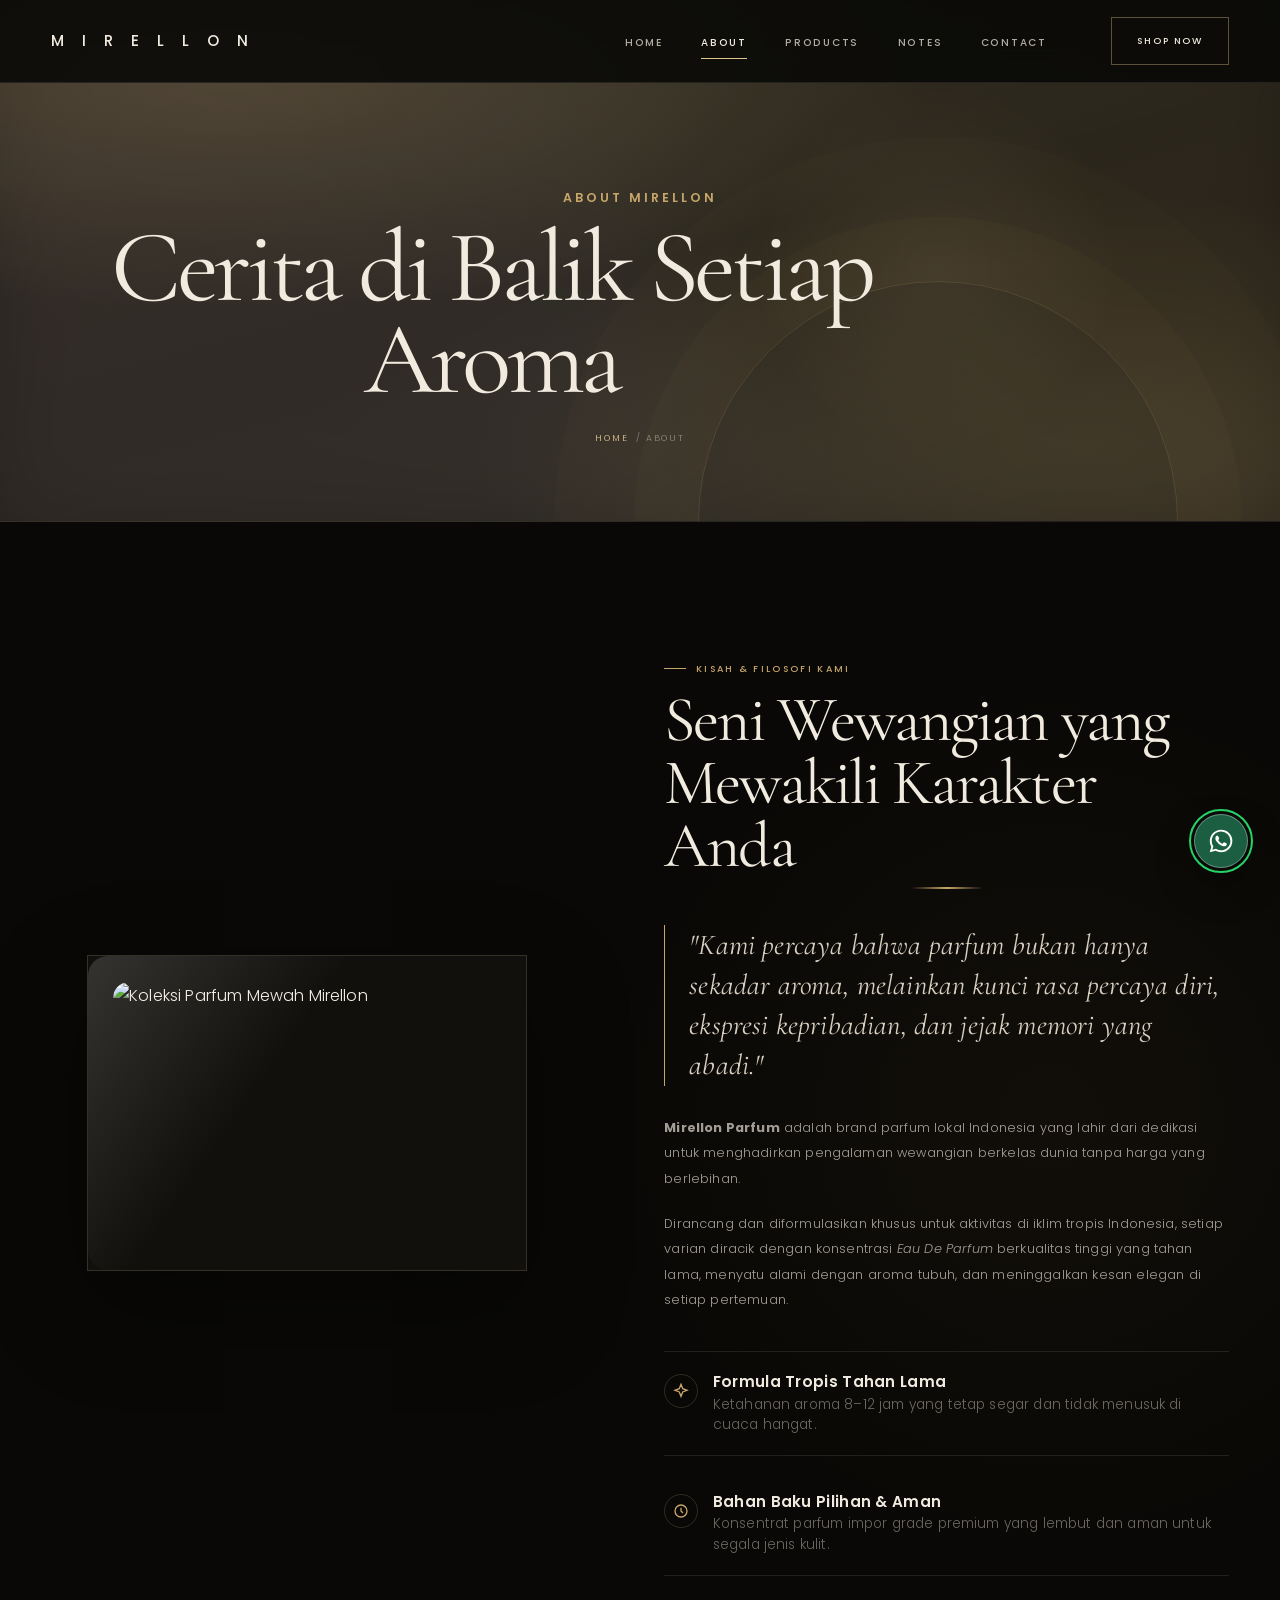
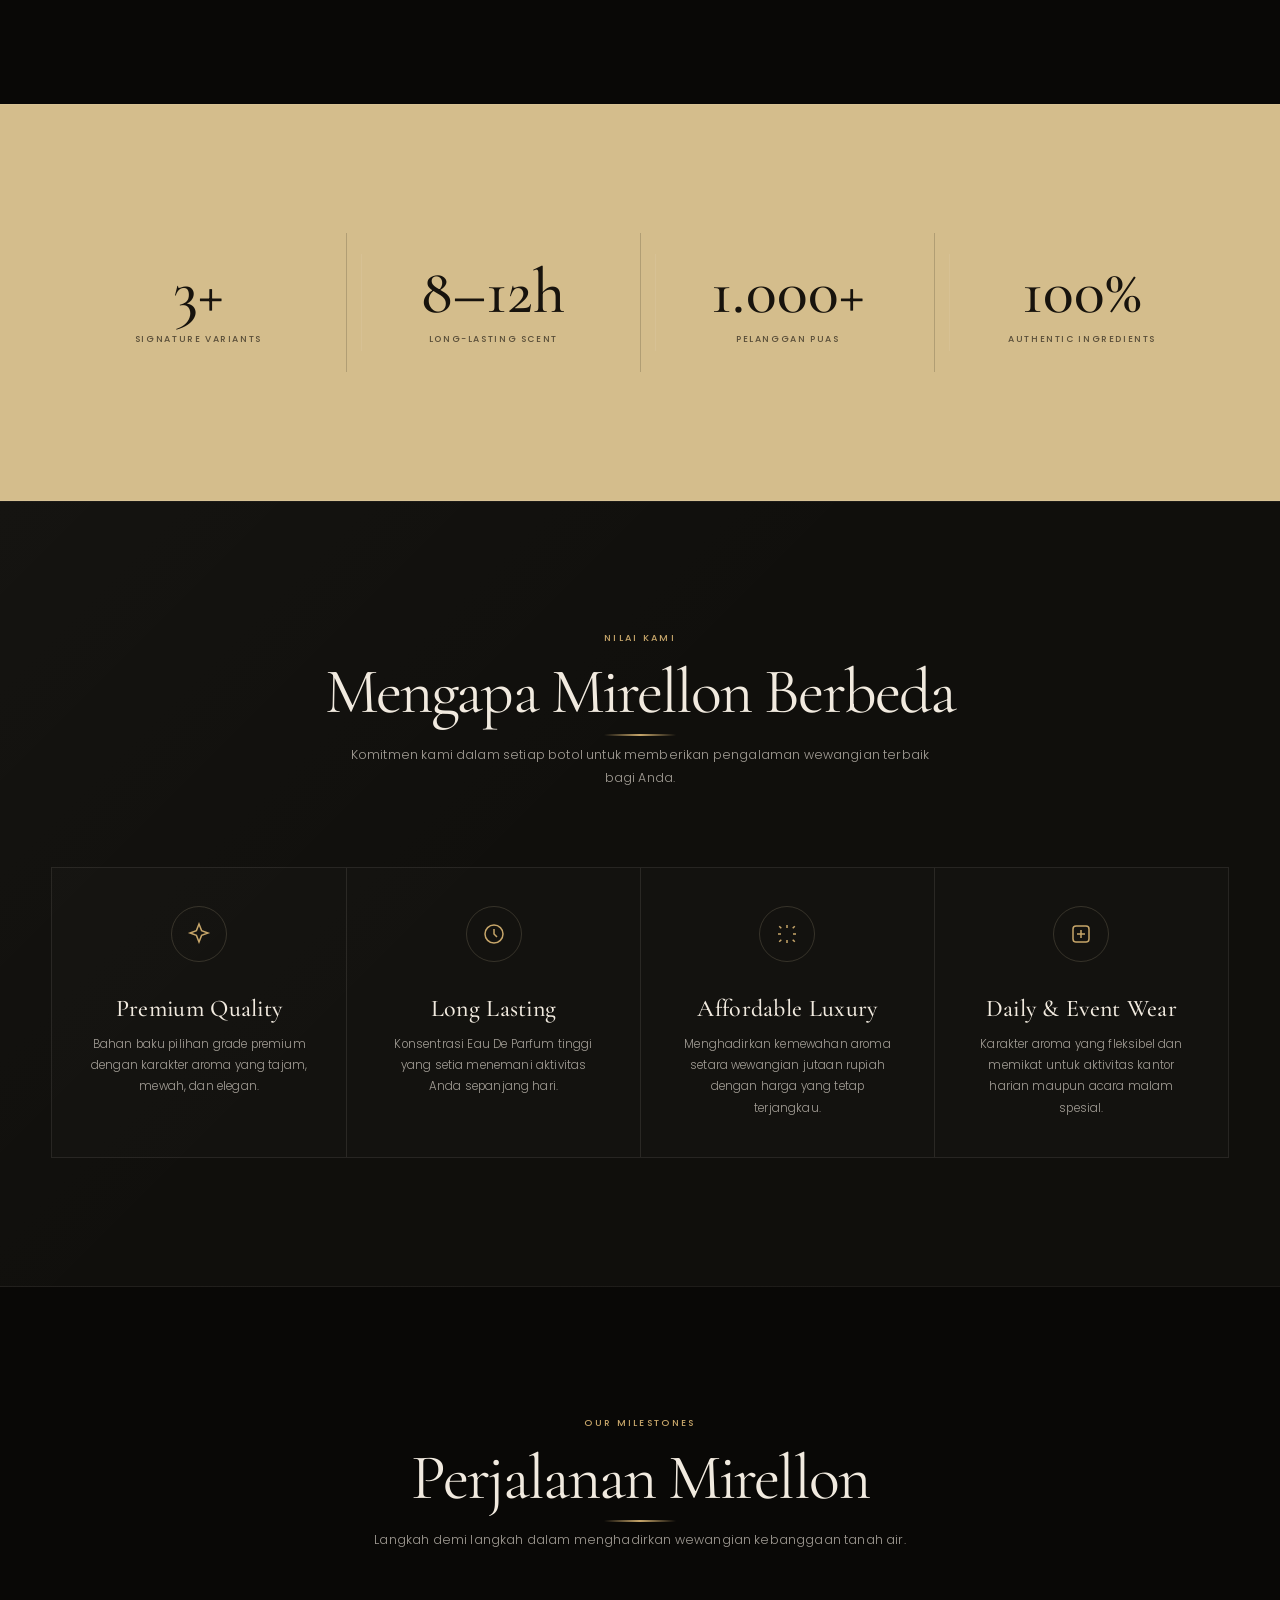
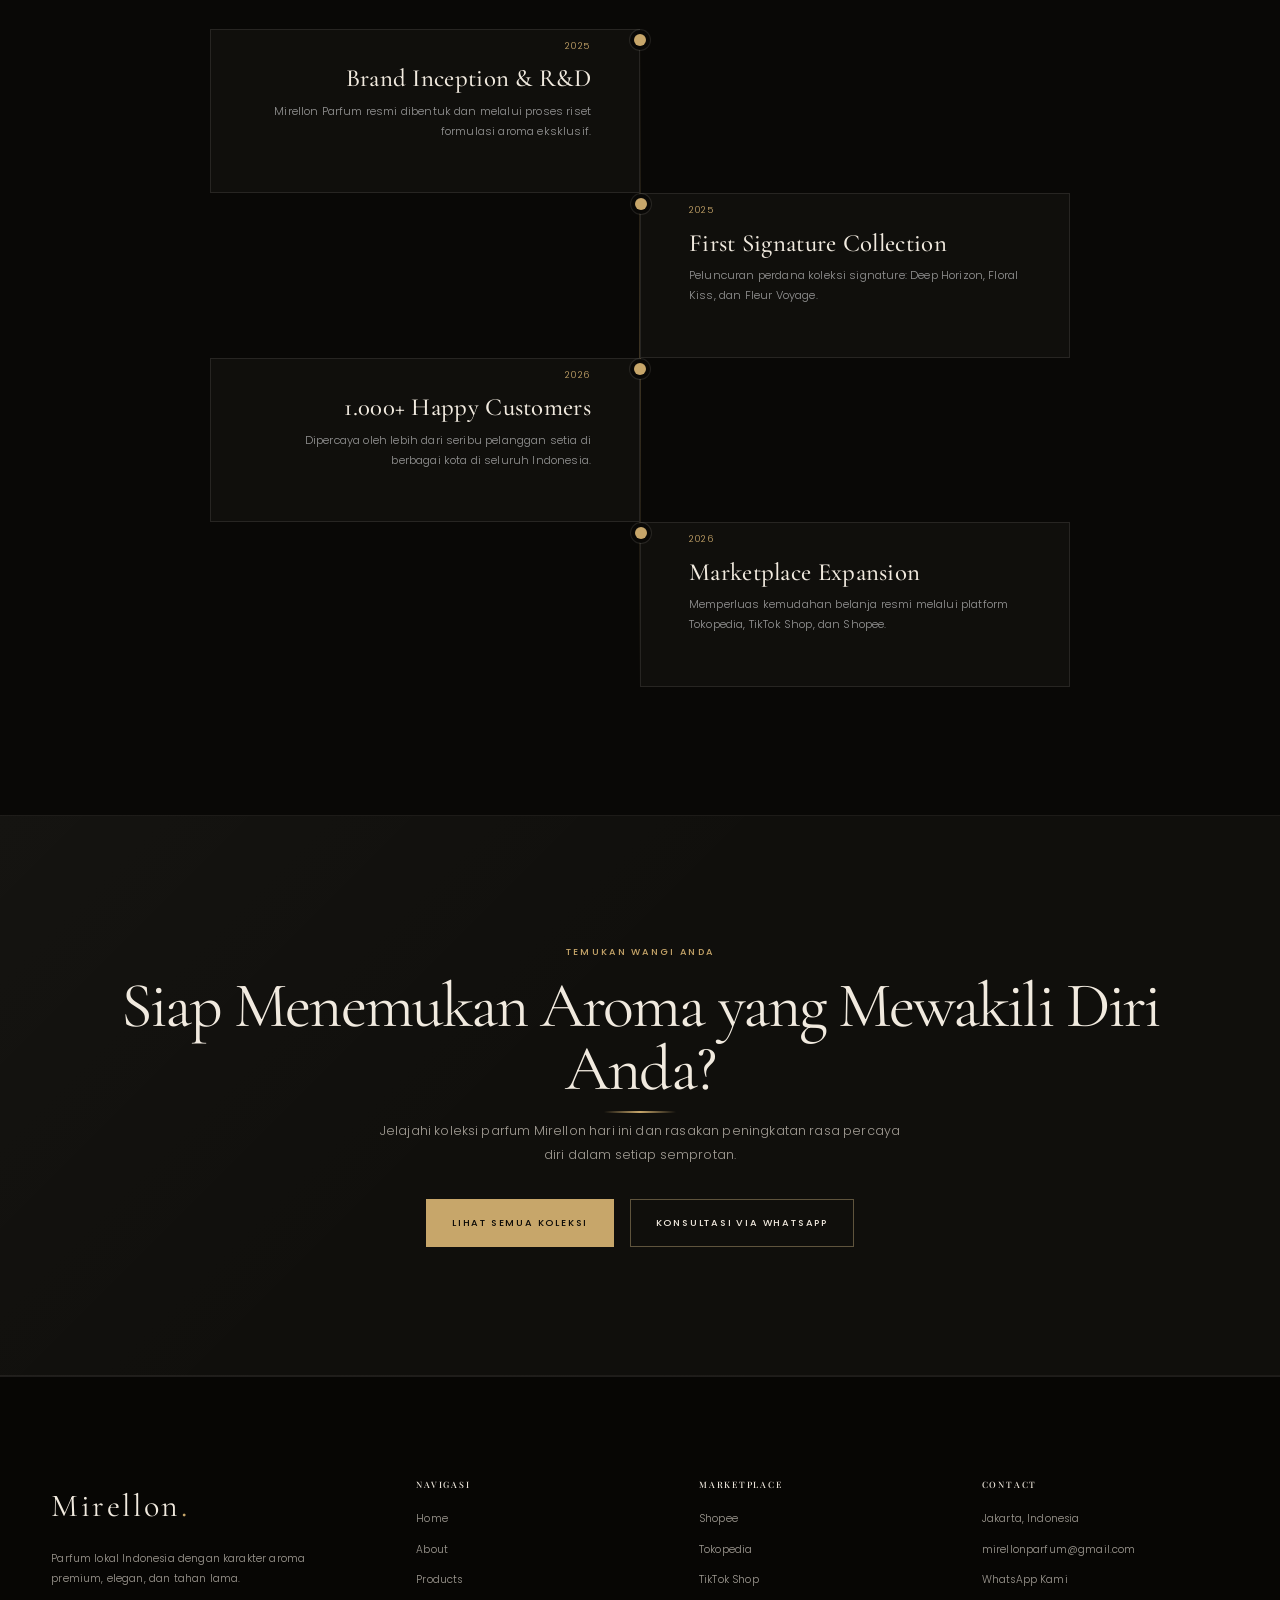
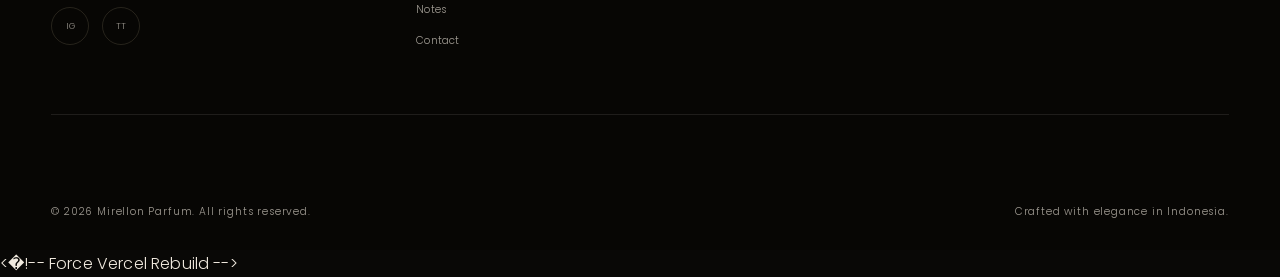
==== commit bce4c6ef: "Fix layout conflicts putting image on left and restore original header" ====
--- a/about.html
+++ b/about.html
@@ -16,11 +16,12 @@
   <link rel="icon" type="image/svg+xml" href="images/favicon.svg">
   <link rel="preconnect" href="https://fonts.googleapis.com">
   <link rel="preconnect" href="https://fonts.gstatic.com" crossorigin>
-  <link href="https://fonts.googleapis.com/css2?family=Playfair+Display:wght@500;600;700&family=Poppins:wght@300;400;500;600&display=swap" rel="stylesheet">
-
-  <link rel="stylesheet" href="css/style.css">
-  <link rel="stylesheet" href="css/responsive.css">
-  <link rel="stylesheet" href="css/animation.css">
+  <link href="https://fonts.googleapis.com/css2?family=Cormorant+Garamond:ital,wght@0,400;0,500;0,600;1,400;1,500&family=Playfair+Display:wght@500;600;700&family=Poppins:wght@300;400;500;600&display=swap" rel="stylesheet">
+
+  <link rel="stylesheet" href="css/style.css">
+  <link rel="stylesheet" href="css/responsive.css">
+  <link rel="stylesheet" href="css/animation.css">
+  <link rel="stylesheet" href="css/premium.css">
 </head>
 <body>
   <a class="skip-link" href="#main">Lompat ke konten utama</a>
@@ -285,4 +286,4 @@
 </html>
 < ! - -   F o r c e   V e r c e l   R e b u i l d   - - >   
- + 
--- a/css/style.css
+++ b/css/style.css
@@ -2853,4 +2853,184 @@
 .floating-wa-btn:hover .wa-tooltip {
   opacity: 1;
   transform: translateX(0);
-}+}
+
+/* =========================================================
+   TIKTOK STYLE PRODUCT WHEEL (STRIDE AURORA)
+   ========================================================= */
+.wheel-hero {
+  position: relative;
+  width: 100%;
+  height: 100vh;
+  min-height: 800px;
+  background: var(--bg);
+  overflow: hidden;
+  display: flex;
+  align-items: center;
+  padding-top: 80px; 
+}
+.wheel-ambient-glow {
+  position: absolute;
+  top: 50%; left: 30%;
+  width: 600px; height: 600px;
+  background: radial-gradient(circle, rgba(200, 169, 106, 0.15) 0%, transparent 60%);
+  transform: translate(-50%, -50%);
+  pointer-events: none;
+}
+.wheel-container {
+  display: flex;
+  width: 100%;
+  height: 100%;
+  position: relative;
+  z-index: 2;
+  max-width: 1400px;
+  margin: 0 auto;
+}
+.wheel-left {
+  flex: 1;
+  position: relative;
+  height: 100%;
+  display: flex;
+  align-items: center;
+}
+/* Container roda rotasi utama */
+.img-slider {
+  position: absolute;
+  left: 0;
+  top: 50%;
+  width: 300px;
+  height: 300px;
+  margin-top: -150px;
+  /* Supaya pivot point rotasi slider sama dengan transform-origin anaknya! */
+  transform-origin: 650px center;
+  transition: all 1s ease-in-out;
+  z-index: 5;
+}
+/* Masing-masing item di dalam roda */
+.img-item {
+  position: absolute;
+  left: 0; top: 0;
+  width: 100%; height: 100%;
+  /* Rumus rotasi persis sesuai instruksi user */
+  transform: rotate(calc(-360deg / 8 * var(--i))) scale(0.6);
+  transform-origin: 650px center;
+  opacity: 0.3;
+  filter: grayscale(80%);
+  transition: all 0.5s ease;
+  cursor: pointer;
+}
+.img-item.active {
+  transform: rotate(calc(-360deg / 8 * var(--i))) scale(1.1);
+  opacity: 1;
+  filter: grayscale(0%) drop-shadow(0 30px 50px rgba(200, 169, 106, 0.4));
+  z-index: 10;
+}
+.img-item img {
+  width: 100%;
+  height: 100%;
+  object-fit: contain;
+  display: block;
+}
+
+.wheel-controls {
+  position: absolute;
+  bottom: 10%;
+  left: 10%;
+  display: flex;
+  gap: 1rem;
+  z-index: 10;
+}
+.wheel-controls .icon-btn {
+  width: 45px; height: 45px;
+  border-radius: 50%;
+  background: rgba(255,255,255,0.05);
+  border: 1px solid rgba(255,255,255,0.2);
+  color: #fff;
+  font-size: 1.2rem;
+  display: flex; align-items: center; justify-content: center;
+  cursor: pointer;
+  transition: 0.3s ease;
+  font-family: monospace;
+}
+.wheel-controls .icon-btn:hover {
+  background: var(--c-gold);
+  border-color: var(--c-gold);
+  color: #000;
+}
+
+.wheel-right {
+  width: 45%;
+  height: 100%;
+  display: flex;
+  align-items: center;
+  justify-content: center;
+  padding-right: 2rem;
+  z-index: 10;
+}
+.info-item {
+  background: rgba(255,255,255,0.02);
+  border: 1px solid rgba(255,255,255,0.08);
+  border-radius: 24px;
+  padding: 3rem;
+  backdrop-filter: blur(30px);
+  -webkit-backdrop-filter: blur(30px);
+  max-width: 460px;
+  width: 100%;
+}
+.info-item.changing {
+  opacity: 0;
+  transform: translateY(15px);
+  transition: all 0.3s ease;
+}
+.info-item.changed {
+  opacity: 1;
+  transform: translateY(0);
+  transition: all 0.5s cubic-bezier(0.25, 1, 0.5, 1);
+}
+.wheel-collection {
+  font-size: 0.75rem;
+  text-transform: uppercase;
+  letter-spacing: 2px;
+  color: var(--c-gold);
+}
+.wheel-title {
+  font-family: var(--font-display);
+  font-size: 2.8rem;
+  margin: 0.5rem 0 0.5rem;
+  line-height: 1.1;
+}
+.wheel-size, .wheel-longevity {
+  font-size: 0.85rem;
+  color: #ddd;
+  margin-bottom: 0.5rem;
+  display: inline-block;
+  padding: 0.3rem 0.8rem;
+  background: rgba(255,255,255,0.1);
+  border-radius: 20px;
+  margin-right: 0.5rem;
+}
+.wheel-price {
+  font-size: 1.6rem;
+  font-weight: 500;
+  margin: 1.5rem 0;
+  color: var(--c-gold);
+}
+.wheel-desc {
+  font-size: 0.95rem;
+  color: var(--text-muted);
+  margin-bottom: 2.5rem;
+  line-height: 1.6;
+}
+.wheel-buy-btn {
+  width: 100%;
+  border-radius: 30px;
+  display: flex;
+  justify-content: center;
+}
+@media(max-width: 900px) {
+  .wheel-container { flex-direction: column; }
+  .wheel-left { height: 50%; width: 100%; flex: none; }
+  .img-slider { left: -100px; transform-origin: 400px center; width: 200px; height: 200px; margin-top: -100px; }
+  .img-item { transform-origin: 400px center; }
+  .wheel-right { width: 100%; height: 50%; padding: 1.5rem; align-items: flex-start; }
+}
--- a/css/premium.css
+++ b/css/premium.css
@@ -0,0 +1,1875 @@
+/* =========================================================
+   MIRELLON — ATELIER DESIGN LAYER
+   A restrained haute-parfumerie visual system shared by all pages.
+   Loaded after the legacy styles so the redesign remains reversible.
+   ========================================================= */
+
+:root {
+  --atelier-black: #090806;
+  --atelier-ink: #11100d;
+  --atelier-surface: #15130f;
+  --atelier-ivory: #f1eadf;
+  --atelier-cream: #d8cfc0;
+  --atelier-gold: #c7a66a;
+  --atelier-gold-bright: #dfc58e;
+  --atelier-line: rgba(216, 197, 158, 0.18);
+  --atelier-line-soft: rgba(241, 234, 223, 0.1);
+  --atelier-shadow: 0 34px 90px rgba(0, 0, 0, 0.36);
+}
+
+[data-theme="dark"] {
+  --bg: var(--atelier-black);
+  --text: var(--atelier-ivory);
+  --text-muted: rgba(241, 234, 223, 0.66);
+  --text-subtle: rgba(241, 234, 223, 0.42);
+  --surface: var(--atelier-surface);
+  --border: var(--atelier-line-soft);
+  --c-gold: var(--atelier-gold);
+  --c-ivory: #0e0d0a;
+}
+
+html {
+  background: var(--atelier-black);
+}
+
+body {
+  background:
+    radial-gradient(circle at 82% 22%, rgba(155, 120, 60, 0.06), transparent 28rem),
+    var(--atelier-black);
+  letter-spacing: 0.01em;
+}
+
+::selection {
+  background: var(--atelier-gold);
+  color: var(--atelier-black);
+}
+
+.container {
+  max-width: 1320px;
+  padding-inline: clamp(1.25rem, 4vw, 4.5rem);
+}
+
+.announcement-bar {
+  min-height: 36px;
+  padding: 0.52rem 0;
+  background: #d5bd8b;
+  color: #17130d;
+  border: 0;
+}
+
+.announcement-container {
+  justify-content: center;
+  gap: 1.1rem;
+}
+
+.announcement-badge {
+  padding-right: 1.1rem;
+  border-right: 1px solid rgba(23, 19, 13, 0.35);
+  font-size: 0.58rem;
+  font-weight: 600;
+  letter-spacing: 0.24em;
+}
+
+.announcement-text {
+  font-size: 0.64rem;
+  letter-spacing: 0.075em;
+}
+
+.announcement-close {
+  right: clamp(1rem, 3vw, 2.5rem);
+  opacity: 0.7;
+}
+
+.site-header {
+  padding-block: 1.7rem;
+}
+
+.site-header.solid {
+  padding-block: 1.05rem;
+  background: rgba(9, 8, 6, 0.88);
+  border-color: var(--atelier-line-soft);
+  box-shadow: none;
+  backdrop-filter: blur(18px);
+  -webkit-backdrop-filter: blur(18px);
+}
+
+.luxury-logo {
+  font-family: "Cormorant Garamond", var(--font-display);
+  font-size: 1.15rem;
+  font-weight: 500;
+  letter-spacing: 0.48em;
+}
+
+.nav-links {
+  gap: clamp(1.5rem, 3vw, 3.15rem);
+}
+
+.nav-link {
+  position: relative;
+  padding-block: 0.55rem;
+  font-size: 0.64rem;
+  font-weight: 500;
+  letter-spacing: 0.17em;
+  text-transform: uppercase;
+  opacity: 0.72;
+}
+
+.nav-link::after {
+  right: 50%;
+  bottom: 0;
+  left: 50%;
+  width: auto;
+  height: 1px;
+  background: var(--atelier-gold-bright);
+  transition: right 0.35s var(--ease), left 0.35s var(--ease);
+}
+
+.nav-link:hover,
+.nav-link.active {
+  opacity: 1;
+}
+
+.nav-link:hover::after,
+.nav-link.active::after {
+  right: 0;
+  left: 0;
+}
+
+.btn-boutique {
+  min-width: 78px;
+  padding: 0.68rem 1.1rem;
+  border: 1px solid rgba(223, 197, 142, 0.5);
+  font-size: 0.61rem;
+  letter-spacing: 0.2em;
+  text-align: center;
+  text-transform: uppercase;
+}
+
+.btn-boutique:hover {
+  background: var(--atelier-gold);
+  border-color: var(--atelier-gold);
+  color: var(--atelier-black);
+}
+
+/* ---------- Hero / first meaningful brand impression ---------- */
+.hero.hero-editorial {
+  min-height: calc(100svh - 36px);
+  padding: 8rem 0 4.25rem;
+  background:
+    linear-gradient(90deg, rgba(9, 8, 6, 0) 25%, rgba(9, 8, 6, 0.32) 46%, #090806 67%),
+    #090806;
+  isolation: isolate;
+}
+
+.hero.hero-editorial::before {
+  position: absolute;
+  z-index: 1;
+  inset: 0;
+  background:
+    linear-gradient(180deg, rgba(0, 0, 0, 0.3), transparent 24%, transparent 72%, rgba(0, 0, 0, 0.45)),
+    radial-gradient(circle at 74% 43%, rgba(177, 132, 65, 0.12), transparent 26rem);
+  content: "";
+  pointer-events: none;
+}
+
+.hero.hero-editorial::after {
+  position: absolute;
+  z-index: 2;
+  top: 7rem;
+  bottom: 4.5rem;
+  left: 50%;
+  width: 1px;
+  background: linear-gradient(transparent, var(--atelier-line), transparent);
+  content: "";
+  pointer-events: none;
+}
+
+.hero-editorial-visual {
+  width: 54vw;
+}
+
+.editorial-artwork-wrap {
+  overflow: hidden;
+}
+
+.editorial-artwork-img {
+  width: 100%;
+  height: 100%;
+  max-height: none;
+  object-fit: cover;
+  object-position: 51% center;
+  filter: saturate(0.86) contrast(1.04) brightness(0.8);
+  -webkit-mask-image: linear-gradient(90deg, #000 0%, #000 72%, transparent 98%);
+  mask-image: linear-gradient(90deg, #000 0%, #000 72%, transparent 98%);
+}
+
+.editorial-fade-edge {
+  display: none;
+}
+
+.editorial-art-caption {
+  position: absolute;
+  z-index: 5;
+  bottom: clamp(2.25rem, 5vw, 4.5rem);
+  left: clamp(1.25rem, 4vw, 4.5rem);
+  display: flex;
+  align-items: center;
+  gap: 1rem;
+  color: rgba(241, 234, 223, 0.76);
+}
+
+.editorial-art-caption > span {
+  font-family: "Cormorant Garamond", var(--font-display);
+  font-size: 2.25rem;
+  font-style: italic;
+  line-height: 1;
+  color: var(--atelier-gold-bright);
+}
+
+.editorial-art-caption p {
+  padding-left: 1rem;
+  border-left: 1px solid rgba(241, 234, 223, 0.32);
+  font-size: 0.58rem;
+  line-height: 1.7;
+  letter-spacing: 0.16em;
+  text-transform: uppercase;
+}
+
+.hero-editorial-grid {
+  grid-template-columns: 1fr 0.95fr;
+  gap: clamp(2rem, 5vw, 6rem);
+  min-height: calc(100svh - 12rem);
+}
+
+.hero-editorial-copy {
+  max-width: 620px;
+  padding: 1rem 0 1rem clamp(1rem, 2vw, 2.5rem);
+}
+
+.editorial-eyebrow {
+  margin-bottom: 1.8rem;
+  font-size: 0.59rem;
+  font-weight: 500;
+  letter-spacing: 0.28em;
+  color: var(--atelier-gold-bright);
+}
+
+.editorial-title {
+  margin-bottom: 1.5rem;
+  font-size: clamp(4rem, 6.2vw, 6.75rem);
+  font-weight: 400;
+  line-height: 0.86;
+  letter-spacing: -0.045em;
+}
+
+.editorial-title-gold {
+  margin-left: clamp(0.5rem, 3vw, 3rem);
+  padding-top: 0.18em;
+  color: var(--atelier-gold-bright);
+}
+
+.editorial-desc {
+  max-width: 515px;
+  margin-bottom: 2.25rem;
+  font-size: 0.86rem;
+  line-height: 1.95;
+  color: rgba(241, 234, 223, 0.62);
+}
+
+.editorial-cta-wrap {
+  flex-wrap: wrap;
+  gap: 1.6rem;
+}
+
+.btn-editorial-outline {
+  padding: 1rem 1.55rem;
+  border-color: rgba(223, 197, 142, 0.55);
+  font-size: 0.6rem;
+  font-weight: 500;
+  letter-spacing: 0.2em;
+}
+
+.editorial-text-link {
+  display: inline-flex;
+  align-items: center;
+  gap: 0.65rem;
+  padding-block: 0.8rem;
+  border-bottom: 1px solid rgba(241, 234, 223, 0.28);
+  font-family: "Cormorant Garamond", var(--font-display);
+  font-size: 1rem;
+  font-style: italic;
+  color: rgba(241, 234, 223, 0.78);
+  transition: border-color 0.3s ease, color 0.3s ease;
+}
+
+.editorial-text-link:hover {
+  border-color: var(--atelier-gold-bright);
+  color: var(--atelier-gold-bright);
+}
+
+.editorial-specs {
+  display: grid;
+  grid-template-columns: repeat(3, 1fr);
+  max-width: 540px;
+  margin-top: clamp(2.5rem, 7vh, 4.8rem);
+  border-top: 1px solid var(--atelier-line-soft);
+}
+
+.editorial-specs > div {
+  display: flex;
+  flex-direction: column;
+  gap: 0.25rem;
+  padding: 1.1rem 0.9rem 0 0;
+}
+
+.editorial-specs > div + div {
+  padding-left: 1rem;
+  border-left: 1px solid var(--atelier-line-soft);
+}
+
+.editorial-specs strong {
+  font-family: "Cormorant Garamond", var(--font-display);
+  font-size: 1rem;
+  font-weight: 500;
+  letter-spacing: 0.08em;
+  color: var(--atelier-ivory);
+}
+
+.editorial-specs span {
+  font-size: 0.54rem;
+  letter-spacing: 0.12em;
+  text-transform: uppercase;
+  color: rgba(241, 234, 223, 0.42);
+}
+
+.scroll-cue-editorial {
+  right: clamp(1.25rem, 3vw, 3rem);
+  bottom: 2.5rem;
+  left: auto;
+  transform: none;
+  animation: none;
+  color: rgba(241, 234, 223, 0.34);
+}
+
+.scroll-cue-editorial::before {
+  width: 1px;
+  height: 38px;
+  margin-bottom: 0.4rem;
+  background: linear-gradient(var(--atelier-gold), transparent);
+  content: "";
+}
+
+.scroll-arrow {
+  display: none;
+}
+
+/* ---------- Trust line ---------- */
+.trust-strip {
+  padding: 0;
+  background: #0e0d0a;
+  border-block: 1px solid var(--atelier-line-soft);
+}
+
+.trust-grid {
+  gap: 0;
+}
+
+.trust-item {
+  position: relative;
+  min-height: 130px;
+  padding: 2rem clamp(1rem, 2.5vw, 2.25rem);
+  border: 0;
+}
+
+.trust-item + .trust-item {
+  border-left: 1px solid var(--atelier-line-soft);
+}
+
+.trust-icon {
+  align-self: flex-start;
+  width: auto;
+  height: auto;
+  margin-top: 0.12rem;
+  border: 0;
+  border-radius: 0;
+  background: transparent;
+  font-family: "Cormorant Garamond", var(--font-display);
+  font-size: 1.15rem;
+  font-style: italic;
+  color: var(--atelier-gold);
+}
+
+.trust-item h4 {
+  margin-bottom: 0.45rem;
+  font-family: var(--font-body);
+  font-size: 0.67rem;
+  font-weight: 500;
+  letter-spacing: 0.12em;
+  text-transform: uppercase;
+}
+
+.trust-item p {
+  max-width: 230px;
+  font-size: 0.68rem;
+  line-height: 1.75;
+  color: rgba(241, 234, 223, 0.45);
+}
+
+@media (max-width: 1024px) {
+  .hero.hero-editorial::after {
+    display: none;
+  }
+
+  .hero-editorial-visual {
+    width: 56vw;
+    opacity: 0.82;
+  }
+
+  .editorial-title {
+    font-size: clamp(3.7rem, 7.5vw, 5.5rem);
+  }
+
+  .trust-grid {
+    grid-template-columns: repeat(2, 1fr);
+  }
+
+  .trust-item:nth-child(3) {
+    border-left: 0;
+  }
+
+  .trust-item:nth-child(n + 3) {
+    border-top: 1px solid var(--atelier-line-soft);
+  }
+}
+
+@media (max-width: 760px) {
+  .announcement-badge {
+    display: none;
+  }
+
+  .announcement-text {
+    max-width: calc(100% - 3rem);
+    overflow: hidden;
+    text-overflow: ellipsis;
+    white-space: nowrap;
+  }
+
+  .site-header {
+    padding-block: 1.15rem;
+  }
+
+  .luxury-logo {
+    font-size: 1rem;
+    letter-spacing: 0.34em;
+  }
+
+  .hero.hero-editorial {
+    min-height: calc(100svh - 36px);
+    align-items: flex-end;
+    padding: 8rem 0 3rem;
+    background: #090806;
+  }
+
+  .hero.hero-editorial::before {
+    z-index: 3;
+    background: linear-gradient(180deg, rgba(9, 8, 6, 0.08) 16%, rgba(9, 8, 6, 0.38) 48%, #090806 78%);
+  }
+
+  .hero-editorial-visual {
+    top: 0;
+    width: 100%;
+    height: 64%;
+    opacity: 0.9;
+  }
+
+  .editorial-artwork-img {
+    object-position: 50% 36%;
+    -webkit-mask-image: linear-gradient(#000 0%, #000 62%, transparent 100%);
+    mask-image: linear-gradient(#000 0%, #000 62%, transparent 100%);
+  }
+
+  .editorial-art-caption,
+  .scroll-cue-editorial {
+    display: none;
+  }
+
+  .hero-editorial-container {
+    z-index: 5;
+  }
+
+  .hero-editorial-grid {
+    display: block;
+    min-height: auto;
+  }
+
+  .hero-spacer-col {
+    display: none;
+  }
+
+  .hero-editorial-copy {
+    max-width: 100%;
+    padding: 0;
+  }
+
+  .editorial-eyebrow {
+    margin-bottom: 1rem;
+    font-size: 0.52rem;
+  }
+
+  .editorial-title {
+    margin-bottom: 1rem;
+    font-size: clamp(3.25rem, 16vw, 5rem);
+    line-height: 0.86;
+  }
+
+  .editorial-title-gold {
+    margin-left: 1rem;
+  }
+
+  .editorial-desc {
+    max-width: 34rem;
+    margin-bottom: 1.5rem;
+    font-size: 0.78rem;
+    line-height: 1.8;
+  }
+
+  .editorial-cta-wrap {
+    gap: 1rem;
+  }
+
+  .editorial-specs {
+    margin-top: 2rem;
+  }
+
+  .editorial-specs > div {
+    padding-top: 0.85rem;
+  }
+
+  .editorial-specs span {
+    font-size: 0.47rem;
+  }
+
+  .trust-grid {
+    grid-template-columns: 1fr;
+  }
+
+  .trust-item,
+  .trust-item:nth-child(3) {
+    min-height: auto;
+    padding: 1.45rem 0;
+    border-top: 1px solid var(--atelier-line-soft);
+    border-left: 0;
+  }
+
+  .trust-item:first-child {
+    border-top: 0;
+  }
+}
+
+@media (max-width: 430px) {
+  .editorial-text-link {
+    display: none;
+  }
+
+  .editorial-specs strong {
+    font-size: 0.85rem;
+  }
+
+  .editorial-specs span {
+    letter-spacing: 0.07em;
+  }
+}
+
+@media (prefers-reduced-motion: reduce) {
+  .editorial-artwork-img,
+  .nav-link::after {
+    transition: none !important;
+  }
+}
+
+/* =========================================================
+   SHARED EDITORIAL COMPONENTS
+   ========================================================= */
+
+section:not(.hero):not(.wheel-hero):not(.page-hero):not(.trust-strip) {
+  padding-block: clamp(5.5rem, 10vw, 9rem);
+}
+
+.bg-surface {
+  background:
+    linear-gradient(135deg, rgba(255, 255, 255, 0.018), transparent 45%),
+    #100f0c;
+  border-block: 1px solid rgba(241, 234, 223, 0.055);
+}
+
+.section-head {
+  max-width: 760px;
+  margin-bottom: clamp(3rem, 6vw, 5rem);
+}
+
+.section-head .eyebrow,
+.eyebrow {
+  margin-bottom: 1rem;
+  font-size: 0.58rem;
+  font-weight: 500;
+  letter-spacing: 0.25em;
+  color: var(--atelier-gold);
+}
+
+.section-title {
+  margin-bottom: 1.15rem;
+  font-family: "Cormorant Garamond", var(--font-display);
+  font-size: clamp(2.6rem, 5vw, 4.6rem);
+  font-weight: 400;
+  line-height: 0.98;
+  letter-spacing: -0.03em;
+}
+
+.section-desc {
+  max-width: 590px;
+  margin-inline: auto;
+  font-size: 0.78rem;
+  line-height: 1.9;
+  color: var(--text-muted);
+}
+
+.section-head.left .section-desc {
+  margin-left: 0;
+}
+
+.btn {
+  min-height: 48px;
+  padding: 0.9rem 1.55rem;
+  border-radius: 0;
+  font-size: 0.59rem;
+  font-weight: 500;
+  letter-spacing: 0.19em;
+  text-transform: uppercase;
+}
+
+.btn-gold {
+  background: var(--atelier-gold);
+  border-color: var(--atelier-gold);
+  color: var(--atelier-black);
+}
+
+.btn-gold:hover {
+  background: var(--atelier-gold-bright);
+  border-color: var(--atelier-gold-bright);
+  box-shadow: 0 16px 34px rgba(174, 136, 68, 0.18);
+}
+
+.btn-outline {
+  border-color: rgba(223, 197, 142, 0.38);
+  color: var(--atelier-ivory);
+}
+
+.btn-outline:hover {
+  background: rgba(223, 197, 142, 0.08);
+  border-color: var(--atelier-gold-bright);
+  color: var(--atelier-gold-bright);
+}
+
+/* ---------- Inner page mastheads ---------- */
+.page-hero {
+  position: relative;
+  min-height: 58svh;
+  display: grid;
+  align-items: end;
+  overflow: hidden;
+  padding: 10rem 0 4.5rem;
+  background:
+    radial-gradient(circle at 76% 28%, rgba(191, 153, 82, 0.16), transparent 22rem),
+    linear-gradient(135deg, #15120d, #090806 62%);
+  border-bottom: 1px solid var(--atelier-line-soft);
+}
+
+.page-hero::before {
+  position: absolute;
+  inset: 0;
+  background:
+    linear-gradient(90deg, transparent 49.9%, rgba(241, 234, 223, 0.07) 50%, transparent 50.1%),
+    linear-gradient(0deg, transparent 49.9%, rgba(241, 234, 223, 0.04) 50%, transparent 50.1%);
+  background-size: 11rem 11rem;
+  content: "";
+  opacity: 0.25;
+}
+
+.page-hero::after {
+  position: absolute;
+  right: clamp(2rem, 8vw, 8rem);
+  bottom: -15rem;
+  width: 30rem;
+  height: 30rem;
+  border: 1px solid rgba(199, 166, 106, 0.18);
+  border-radius: 50%;
+  box-shadow:
+    0 0 0 4rem rgba(199, 166, 106, 0.025),
+    0 0 0 9rem rgba(199, 166, 106, 0.018);
+  content: "";
+}
+
+.page-hero .container {
+  position: relative;
+  z-index: 2;
+}
+
+.page-hero h1 {
+  max-width: 880px;
+  font-family: "Cormorant Garamond", var(--font-display);
+  font-size: clamp(3.4rem, 8vw, 7.5rem);
+  font-weight: 400;
+  line-height: 0.9;
+  letter-spacing: -0.045em;
+}
+
+.breadcrumb {
+  display: inline-flex;
+  gap: 0.5rem;
+  margin-top: 1.6rem;
+  font-size: 0.56rem;
+  letter-spacing: 0.2em;
+  text-transform: uppercase;
+  color: rgba(241, 234, 223, 0.46);
+}
+
+.breadcrumb a {
+  color: var(--atelier-gold-bright);
+}
+
+.hero-aurora,
+.hero-ambient-glow {
+  opacity: 0.38;
+  filter: saturate(0.6);
+}
+
+/* ---------- About / brand story ---------- */
+.about-grid {
+  gap: clamp(3rem, 8vw, 8rem);
+  align-items: center;
+}
+
+.about-card-frame {
+  position: relative;
+  padding: clamp(1rem, 2vw, 1.8rem);
+  overflow: visible;
+  border: 1px solid var(--atelier-line);
+  border-radius: 0;
+  background: #12100c;
+  box-shadow: var(--atelier-shadow);
+}
+
+.about-card-frame::before {
+  position: absolute;
+  z-index: -1;
+  top: -1.4rem;
+  right: -1.4rem;
+  bottom: 1.4rem;
+  left: 1.4rem;
+  border: 1px solid rgba(199, 166, 106, 0.24);
+  content: "";
+}
+
+.about-card-frame img {
+  width: 100%;
+  filter: saturate(0.86) contrast(1.04);
+}
+
+.about-text > p {
+  max-width: 620px;
+  font-size: 0.8rem;
+  line-height: 2;
+  color: var(--text-muted);
+}
+
+.about-quote {
+  margin-block: 1.8rem;
+  padding-left: 1.5rem;
+  border-left: 1px solid var(--atelier-gold);
+  font-family: "Cormorant Garamond", var(--font-display);
+  font-size: clamp(1.3rem, 2.5vw, 1.8rem);
+  font-weight: 400;
+  font-style: italic;
+  line-height: 1.4;
+  color: var(--atelier-cream);
+}
+
+.about-pillars {
+  margin-top: 2.4rem;
+  border-top: 1px solid var(--atelier-line-soft);
+}
+
+.about-pillar-item {
+  padding-block: 1.25rem;
+  border-bottom: 1px solid var(--atelier-line-soft);
+}
+
+.pillar-icon,
+.why-icon {
+  border: 1px solid var(--atelier-line);
+  border-radius: 50%;
+  background: transparent;
+  color: var(--atelier-gold);
+}
+
+/* ---------- Value cards ---------- */
+.why-grid {
+  gap: 0;
+  border: 1px solid var(--atelier-line-soft);
+}
+
+.why-card {
+  min-height: 250px;
+  padding: clamp(1.7rem, 3vw, 2.7rem);
+  border: 0;
+  border-radius: 0;
+  background: rgba(255, 255, 255, 0.012);
+  box-shadow: none;
+}
+
+.why-card + .why-card {
+  border-left: 1px solid var(--atelier-line-soft);
+}
+
+.why-card::before {
+  background: radial-gradient(circle at var(--mx, 50%) var(--my, 50%), rgba(199, 166, 106, 0.1), transparent 42%);
+}
+
+.why-card:hover {
+  transform: translateY(-5px);
+  border-color: transparent;
+  box-shadow: 0 28px 55px rgba(0, 0, 0, 0.22);
+}
+
+.why-card h3 {
+  margin-top: 2rem;
+  font-family: "Cormorant Garamond", var(--font-display);
+  font-size: 1.5rem;
+  font-weight: 500;
+}
+
+.why-card p {
+  font-size: 0.72rem;
+  line-height: 1.85;
+}
+
+/* ---------- Product cards on homepage ---------- */
+.product-grid {
+  gap: clamp(1rem, 2vw, 1.75rem);
+}
+
+.product-card {
+  overflow: hidden;
+  border: 1px solid var(--atelier-line-soft);
+  border-radius: 0;
+  background: #100f0c;
+  box-shadow: none;
+}
+
+.product-card:hover {
+  transform: translateY(-8px);
+  border-color: rgba(199, 166, 106, 0.38);
+  box-shadow: 0 34px 70px rgba(0, 0, 0, 0.32);
+}
+
+.product-media {
+  min-height: 320px;
+  background:
+    radial-gradient(circle at 50% 44%, rgba(199, 166, 106, 0.11), transparent 43%),
+    #0c0b09;
+}
+
+.product-media img {
+  filter: drop-shadow(0 28px 28px rgba(0, 0, 0, 0.45));
+}
+
+.product-body {
+  padding: 1.55rem;
+  border-top: 1px solid var(--atelier-line-soft);
+}
+
+.product-body h3 {
+  font-family: "Cormorant Garamond", var(--font-display);
+  font-size: 1.65rem;
+  font-weight: 500;
+}
+
+.product-category,
+.product-desc,
+.note-value,
+.rating-row .rating-count {
+  font-size: 0.66rem;
+}
+
+.product-actions .btn {
+  min-height: 42px;
+}
+
+/* ---------- Quiz ---------- */
+.quiz-container {
+  max-width: 1020px;
+  overflow: hidden;
+  border: 1px solid var(--atelier-line);
+  border-radius: 0;
+  background:
+    radial-gradient(circle at 85% 15%, rgba(199, 166, 106, 0.08), transparent 22rem),
+    #0d0c09;
+  box-shadow: var(--atelier-shadow);
+}
+
+.quiz-header {
+  border-bottom-color: var(--atelier-line-soft);
+}
+
+.quiz-step-indicator {
+  font-size: 0.58rem;
+  letter-spacing: 0.2em;
+  text-transform: uppercase;
+}
+
+.quiz-progress-track,
+.quiz-progress-fill {
+  border-radius: 0;
+}
+
+.quiz-question {
+  font-family: "Cormorant Garamond", var(--font-display);
+  font-size: clamp(1.8rem, 4vw, 2.75rem);
+  font-weight: 400;
+}
+
+.quiz-options-grid {
+  gap: 0.75rem;
+}
+
+.quiz-option {
+  min-height: 126px;
+  border-radius: 0;
+  background: rgba(255, 255, 255, 0.018);
+}
+
+.quiz-option:hover {
+  transform: translateY(-3px);
+  background: rgba(199, 166, 106, 0.075);
+  border-color: var(--atelier-gold);
+}
+
+.quiz-opt-icon {
+  filter: grayscale(1) sepia(0.45);
+}
+
+.quiz-opt-content strong {
+  font-family: "Cormorant Garamond", var(--font-display);
+  font-size: 1.25rem;
+  font-weight: 500;
+}
+
+.quiz-opt-content span {
+  font-size: 0.66rem;
+}
+
+.result-media,
+.result-notes-box {
+  border-radius: 0;
+}
+
+/* ---------- Timeline / review / FAQ ---------- */
+.timeline::before {
+  background: linear-gradient(transparent, var(--atelier-gold), transparent);
+  opacity: 0.55;
+}
+
+.timeline-item {
+  border: 1px solid var(--atelier-line-soft);
+  border-radius: 0;
+  background: #100f0c;
+}
+
+.timeline-year {
+  font-size: 0.58rem;
+  letter-spacing: 0.18em;
+  color: var(--atelier-gold);
+}
+
+.timeline-item h3 {
+  font-family: "Cormorant Garamond", var(--font-display);
+  font-size: 1.55rem;
+  font-weight: 500;
+}
+
+.timeline-item p {
+  font-size: 0.7rem;
+  line-height: 1.8;
+}
+
+.reviews-slider {
+  max-width: 920px;
+  border: 1px solid var(--atelier-line);
+  border-radius: 0;
+  background: #0d0c09;
+  box-shadow: var(--atelier-shadow);
+}
+
+.review-card {
+  padding: clamp(2.5rem, 7vw, 5rem);
+}
+
+.review-stars {
+  letter-spacing: 0.35em;
+  color: var(--atelier-gold);
+}
+
+.review-text {
+  font-family: "Cormorant Garamond", var(--font-display);
+  font-size: clamp(1.6rem, 3.4vw, 2.5rem);
+  font-weight: 400;
+  line-height: 1.35;
+}
+
+.review-avatar {
+  border-radius: 50%;
+  background: transparent;
+  border: 1px solid var(--atelier-line);
+  color: var(--atelier-gold);
+}
+
+.faq-accordion,
+.faq-list {
+  max-width: 900px;
+  margin-inline: auto;
+  border-top: 1px solid var(--atelier-line-soft);
+}
+
+.faq-item {
+  border: 0;
+  border-bottom: 1px solid var(--atelier-line-soft);
+  border-radius: 0;
+  background: transparent;
+}
+
+.faq-item:hover,
+.faq-item.active,
+.faq-item.open {
+  border-color: var(--atelier-line);
+  background: rgba(199, 166, 106, 0.035);
+}
+
+.faq-question {
+  min-height: 84px;
+  padding: 1.25rem 1.5rem;
+  font-family: "Cormorant Garamond", var(--font-display);
+  font-size: clamp(1.1rem, 2vw, 1.35rem);
+  font-weight: 500;
+}
+
+.faq-answer p {
+  padding-inline: 1.5rem;
+  font-size: 0.72rem;
+  line-height: 1.9;
+}
+
+/* ---------- Statistics ---------- */
+.stats-section {
+  background: #d4bd8c;
+  color: #17130d;
+}
+
+.stats-grid {
+  gap: 0;
+}
+
+.stat-item {
+  padding: 1.5rem;
+}
+
+.stat-item + .stat-item {
+  border-left: 1px solid rgba(23, 19, 13, 0.18);
+}
+
+.stat-num {
+  font-family: "Cormorant Garamond", var(--font-display);
+  font-size: clamp(2.4rem, 5vw, 4.2rem);
+  font-weight: 500;
+  color: #17130d;
+}
+
+.stat-label {
+  font-size: 0.56rem;
+  font-weight: 500;
+  letter-spacing: 0.18em;
+  text-transform: uppercase;
+  color: rgba(23, 19, 13, 0.65);
+}
+
+/* =========================================================
+   PRODUCTS — OLFACTORY WHEEL
+   ========================================================= */
+
+.wheel-hero {
+  min-height: 760px;
+  height: 100svh;
+  padding-top: 88px;
+  background:
+    radial-gradient(circle at 28% 50%, rgba(199, 166, 106, 0.12), transparent 29rem),
+    linear-gradient(115deg, #12100c, #090806 62%);
+  border-bottom: 1px solid var(--atelier-line-soft);
+}
+
+.wheel-hero::before {
+  position: absolute;
+  inset: 0;
+  background:
+    linear-gradient(90deg, rgba(241, 234, 223, 0.035) 1px, transparent 1px),
+    linear-gradient(rgba(241, 234, 223, 0.025) 1px, transparent 1px);
+  background-size: 9rem 9rem;
+  content: "";
+  opacity: 0.3;
+  pointer-events: none;
+}
+
+.wheel-edition-mark {
+  position: absolute;
+  z-index: 4;
+  top: 8.5rem;
+  left: clamp(1.25rem, 4vw, 4.5rem);
+  font-size: 0.55rem;
+  letter-spacing: 0.26em;
+  color: rgba(241, 234, 223, 0.38);
+}
+
+.wheel-ambient-glow {
+  background: radial-gradient(circle, rgba(199, 166, 106, 0.16), transparent 65%);
+  filter: blur(24px);
+}
+
+.wheel-container {
+  max-width: 1500px;
+  padding-inline: clamp(1.25rem, 4vw, 4.5rem);
+}
+
+.wheel-left {
+  flex: 1.15;
+}
+
+.img-slider {
+  left: -2.5rem;
+  width: 280px;
+  height: 320px;
+  margin-top: -160px;
+  transform-origin: clamp(480px, 40vw, 650px) center;
+}
+
+.img-item {
+  transform-origin: clamp(480px, 40vw, 650px) center;
+  opacity: 0.17;
+  filter: grayscale(1) brightness(0.58);
+}
+
+.img-item.active {
+  transform: rotate(calc(-360deg / 8 * var(--i))) scale(1.04);
+  filter: saturate(0.88) drop-shadow(0 34px 45px rgba(0, 0, 0, 0.55));
+}
+
+.wheel-controls {
+  bottom: 7%;
+  left: 5%;
+  align-items: center;
+  gap: 1.1rem;
+}
+
+.wheel-controls .icon-btn {
+  width: 48px;
+  height: 48px;
+  border-color: var(--atelier-line);
+  border-radius: 0;
+  background: rgba(255, 255, 255, 0.015);
+  font-family: var(--font-body);
+  font-size: 1rem;
+}
+
+.wheel-position {
+  display: flex;
+  align-items: center;
+  gap: 0.65rem;
+  min-width: 88px;
+  font-family: "Cormorant Garamond", var(--font-display);
+  font-size: 1rem;
+  color: rgba(241, 234, 223, 0.42);
+}
+
+.wheel-position span:first-child {
+  color: var(--atelier-gold-bright);
+}
+
+.wheel-position i {
+  flex: 1;
+  height: 1px;
+  background: var(--atelier-line);
+}
+
+.wheel-right {
+  width: 47%;
+  padding-right: 0;
+}
+
+.info-item {
+  position: relative;
+  max-width: 590px;
+  padding: clamp(2rem, 4vw, 4.25rem);
+  border: 1px solid var(--atelier-line);
+  border-radius: 0;
+  background: rgba(12, 11, 8, 0.72);
+  box-shadow: var(--atelier-shadow);
+  backdrop-filter: blur(22px);
+}
+
+.info-item::before {
+  position: absolute;
+  top: 0;
+  left: clamp(2rem, 4vw, 4.25rem);
+  width: 4rem;
+  height: 1px;
+  background: var(--atelier-gold-bright);
+  content: "";
+}
+
+.wheel-collection {
+  font-size: 0.55rem;
+  font-weight: 500;
+  letter-spacing: 0.23em;
+  color: var(--atelier-gold);
+}
+
+.wheel-collection b {
+  font-weight: 500;
+}
+
+.wheel-title {
+  margin: 1rem 0 0.15rem;
+  font-family: "Cormorant Garamond", var(--font-display);
+  font-size: clamp(3.4rem, 6vw, 5.8rem);
+  font-weight: 400;
+  line-height: 0.88;
+  letter-spacing: -0.045em;
+}
+
+.wheel-family {
+  margin: 0.85rem 0 1.5rem;
+  font-family: "Cormorant Garamond", var(--font-display);
+  font-size: 1.15rem;
+  font-style: italic;
+  color: var(--atelier-gold-bright);
+}
+
+.wheel-desc {
+  max-width: 480px;
+  margin-bottom: 1.8rem;
+  font-size: 0.72rem;
+  line-height: 1.9;
+  color: rgba(241, 234, 223, 0.58);
+}
+
+.wheel-notes {
+  display: grid;
+  grid-template-columns: repeat(3, 1fr);
+  margin-bottom: 1.75rem;
+  border-block: 1px solid var(--atelier-line-soft);
+}
+
+.wheel-notes > span {
+  display: flex;
+  flex-direction: column;
+  gap: 0.28rem;
+  padding: 0.85rem 0.65rem 0.85rem 0;
+}
+
+.wheel-notes > span + span {
+  padding-left: 0.85rem;
+  border-left: 1px solid var(--atelier-line-soft);
+}
+
+.wheel-notes small,
+.wheel-purchase-row small {
+  font-size: 0.49rem;
+  letter-spacing: 0.18em;
+  color: rgba(241, 234, 223, 0.36);
+}
+
+.wheel-notes strong {
+  font-family: "Cormorant Garamond", var(--font-display);
+  font-size: 0.96rem;
+  font-weight: 500;
+  color: var(--atelier-cream);
+}
+
+.wheel-purchase-row {
+  display: flex;
+  align-items: end;
+  justify-content: space-between;
+  gap: 1rem;
+  margin-bottom: 1.35rem;
+}
+
+.wheel-price {
+  margin: 0.15rem 0 0;
+  font-family: "Cormorant Garamond", var(--font-display);
+  font-size: 1.65rem;
+  color: var(--atelier-gold-bright);
+}
+
+.wheel-longevity {
+  margin: 0;
+  padding: 0;
+  border: 0;
+  border-radius: 0;
+  background: transparent;
+  font-size: 0.52rem;
+  letter-spacing: 0.14em;
+  color: rgba(241, 234, 223, 0.4);
+}
+
+.wheel-actions {
+  display: flex;
+  align-items: center;
+  gap: 1.25rem;
+}
+
+.wheel-buy-btn {
+  width: auto;
+  min-width: 235px;
+  justify-content: space-between;
+  border-radius: 0;
+}
+
+.wheel-consult-link {
+  padding-block: 0.55rem;
+  border-bottom: 1px solid rgba(241, 234, 223, 0.24);
+  font-family: "Cormorant Garamond", var(--font-display);
+  font-size: 0.95rem;
+  font-style: italic;
+  color: rgba(241, 234, 223, 0.62);
+}
+
+.wheel-consult-link:hover {
+  border-color: var(--atelier-gold);
+  color: var(--atelier-gold-bright);
+}
+
+/* =========================================================
+   NOTES / JOURNAL
+   ========================================================= */
+
+.olfactory-pyramid-wrap {
+  overflow: hidden;
+  border: 1px solid var(--atelier-line);
+  border-radius: 0;
+  background: #0d0c09;
+  box-shadow: var(--atelier-shadow);
+}
+
+.pyramid-tiers-nav {
+  gap: 0;
+  border-bottom: 1px solid var(--atelier-line-soft);
+}
+
+.pyramid-tier-btn {
+  border: 0;
+  border-radius: 0;
+  background: transparent;
+}
+
+.pyramid-tier-btn + .pyramid-tier-btn {
+  border-left: 1px solid var(--atelier-line-soft);
+}
+
+.pyramid-tier-btn.active {
+  background: rgba(199, 166, 106, 0.08);
+  color: var(--atelier-gold-bright);
+}
+
+.tier-title,
+.tier-text h3 {
+  font-family: "Cormorant Garamond", var(--font-display);
+  font-weight: 500;
+}
+
+.pyramid-display-box,
+.tier-perfume-link {
+  border-radius: 0;
+  background: rgba(255, 255, 255, 0.018);
+}
+
+.chord-pill {
+  border-color: var(--atelier-line-soft);
+  border-radius: 0;
+  background: rgba(255, 255, 255, 0.02);
+  font-size: 0.63rem;
+  filter: grayscale(0.85);
+}
+
+.notes-toolbar {
+  gap: 1rem;
+  margin-bottom: 2rem;
+}
+
+.search-bar,
+.filter-btn,
+.notes-category-btn {
+  border-radius: 0;
+  background: #100f0c;
+}
+
+.search-bar {
+  border-color: var(--atelier-line-soft);
+}
+
+.search-bar:focus-within {
+  border-color: var(--atelier-gold);
+}
+
+.filter-btn,
+.notes-category-btn {
+  border: 1px solid var(--atelier-line-soft);
+  font-size: 0.55rem;
+  letter-spacing: 0.14em;
+  text-transform: uppercase;
+}
+
+.filter-btn.active,
+.notes-category-btn.active {
+  background: var(--atelier-gold);
+  border-color: var(--atelier-gold);
+  color: var(--atelier-black);
+}
+
+.notes-grid {
+  gap: 0;
+  border: 1px solid var(--atelier-line-soft);
+}
+
+.note-card {
+  border: 0;
+  border-radius: 0;
+  background: #100f0c;
+  box-shadow: none;
+}
+
+.note-card + .note-card {
+  border-left: 1px solid var(--atelier-line-soft);
+}
+
+.note-card:hover {
+  transform: translateY(-6px);
+  box-shadow: 0 28px 55px rgba(0, 0, 0, 0.28);
+}
+
+.note-thumb {
+  min-height: 170px;
+  border-radius: 0;
+  background:
+    radial-gradient(circle at center, rgba(199, 166, 106, 0.14), transparent 48%),
+    #0b0a08;
+  font-family: "Cormorant Garamond", var(--font-display);
+  font-size: 3.6rem;
+  font-style: italic;
+  color: rgba(199, 166, 106, 0.6);
+}
+
+.note-body h3 {
+  font-family: "Cormorant Garamond", var(--font-display);
+  font-size: 1.45rem;
+  font-weight: 500;
+}
+
+.note-body p,
+.note-meta {
+  font-size: 0.66rem;
+  line-height: 1.8;
+}
+
+/* =========================================================
+   CONTACT
+   ========================================================= */
+
+.contact-grid {
+  gap: clamp(3rem, 8vw, 8rem);
+}
+
+.contact-info-list {
+  margin-top: 2.2rem;
+  border-top: 1px solid var(--atelier-line-soft);
+}
+
+.contact-info-item {
+  gap: 1.2rem;
+  padding-block: 1.15rem;
+  border-bottom: 1px solid var(--atelier-line-soft);
+}
+
+.contact-info-item .icon-btn {
+  flex: 0 0 auto;
+  width: 36px;
+  height: 36px;
+  border: 1px solid var(--atelier-line);
+  border-radius: 50%;
+  background: transparent;
+  font-size: 0.6rem;
+  filter: grayscale(1);
+}
+
+.contact-info-item h4 {
+  font-family: var(--font-body);
+  font-size: 0.55rem;
+  font-weight: 500;
+  letter-spacing: 0.16em;
+  text-transform: uppercase;
+  color: var(--text-subtle);
+}
+
+.contact-info-item p,
+.contact-info-item a {
+  font-family: "Cormorant Garamond", var(--font-display);
+  font-size: 1.05rem;
+  color: var(--atelier-cream);
+}
+
+.contact-form {
+  padding: clamp(1.7rem, 4vw, 3.3rem);
+  border: 1px solid var(--atelier-line);
+  border-radius: 0;
+  background:
+    radial-gradient(circle at 90% 10%, rgba(199, 166, 106, 0.08), transparent 16rem),
+    #0e0d0a;
+  box-shadow: var(--atelier-shadow);
+}
+
+.field label {
+  font-size: 0.55rem;
+  font-weight: 500;
+  letter-spacing: 0.15em;
+  text-transform: uppercase;
+  color: var(--text-subtle);
+}
+
+.field input,
+.field textarea {
+  border: 0;
+  border-bottom: 1px solid var(--atelier-line-soft);
+  border-radius: 0;
+  background: transparent;
+  color: var(--atelier-ivory);
+}
+
+.field input:focus,
+.field textarea:focus {
+  border-color: var(--atelier-gold);
+  box-shadow: none;
+}
+
+/* =========================================================
+   FOOTER / UTILITIES
+   ========================================================= */
+
+.site-footer {
+  padding: clamp(4.5rem, 8vw, 7rem) 0 1.8rem;
+  background: #070604;
+  border-top: 1px solid var(--atelier-line-soft);
+}
+
+.footer-grid {
+  gap: clamp(2rem, 6vw, 6rem);
+}
+
+.footer-logo {
+  font-family: "Cormorant Garamond", var(--font-display);
+  font-size: 2rem;
+  font-weight: 400;
+  letter-spacing: 0.08em;
+}
+
+.footer-about,
+.footer-col a,
+.footer-col li,
+.footer-bottom {
+  font-size: 0.65rem;
+  line-height: 1.85;
+}
+
+.footer-col h4 {
+  font-size: 0.55rem;
+  font-weight: 500;
+  letter-spacing: 0.2em;
+}
+
+.footer-col a:hover {
+  color: var(--atelier-gold-bright);
+}
+
+.footer-social .icon-btn {
+  border: 1px solid var(--atelier-line);
+  border-radius: 50%;
+  background: transparent;
+  font-size: 0.55rem;
+}
+
+.footer-bottom {
+  margin-top: 4rem;
+  padding-top: 1.4rem;
+  border-top-color: var(--atelier-line-soft);
+  letter-spacing: 0.08em;
+}
+
+.floating-wa-btn {
+  width: 54px;
+  height: 54px;
+  border: 1px solid rgba(255, 255, 255, 0.32);
+  background: #1c5e42;
+  box-shadow: 0 18px 40px rgba(0, 0, 0, 0.32);
+}
+
+.back-to-top {
+  right: 1.5rem;
+  bottom: 1.5rem;
+  width: 42px;
+  height: 42px;
+  border: 1px solid var(--atelier-line);
+  border-radius: 0;
+  background: rgba(9, 8, 6, 0.88);
+  color: var(--atelier-gold);
+  backdrop-filter: blur(12px);
+}
+
+.mobile-nav {
+  background:
+    radial-gradient(circle at 85% 10%, rgba(199, 166, 106, 0.12), transparent 18rem),
+    #0a0907;
+}
+
+.mobile-nav::before {
+  position: absolute;
+  top: 2rem;
+  left: 1.5rem;
+  font-family: "Cormorant Garamond", var(--font-display);
+  font-size: 0.95rem;
+  letter-spacing: 0.35em;
+  color: var(--atelier-gold);
+  content: "MIRELLON";
+}
+
+.mobile-nav a {
+  font-family: "Cormorant Garamond", var(--font-display);
+  font-size: 2.15rem;
+  font-weight: 400;
+  color: var(--atelier-ivory);
+}
+
+.mobile-nav a.active,
+.mobile-nav a:hover {
+  color: var(--atelier-gold-bright);
+}
+
+/* ---------- Responsive shared system ---------- */
+@media (max-width: 1100px) {
+  .why-grid {
+    grid-template-columns: repeat(2, 1fr);
+  }
+
+  .why-card:nth-child(3) {
+    border-left: 0;
+  }
+
+  .why-card:nth-child(n + 3) {
+    border-top: 1px solid var(--atelier-line-soft);
+  }
+
+  .img-slider,
+  .img-item {
+    transform-origin: 520px center;
+  }
+
+  .wheel-right {
+    width: 50%;
+  }
+}
+
+@media (max-width: 900px) {
+  .page-hero {
+    min-height: 48svh;
+    padding-bottom: 3.5rem;
+  }
+
+  .wheel-hero {
+    height: auto;
+    min-height: 100svh;
+    padding: 8.5rem 0 2rem;
+    overflow: hidden;
+  }
+
+  .wheel-edition-mark {
+    top: 6.7rem;
+  }
+
+  .wheel-container {
+    flex-direction: column;
+    min-height: 100%;
+  }
+
+  .wheel-left {
+    width: 100%;
+    height: 45vh;
+    min-height: 360px;
+  }
+
+  .img-slider {
+    top: 50%;
+    left: -100px;
+    width: 210px;
+    height: 240px;
+    margin-top: -120px;
+    transform-origin: 430px center;
+  }
+
+  .img-item {
+    transform-origin: 430px center;
+  }
+
+  .wheel-controls {
+    bottom: 0;
+    left: 0;
+  }
+
+  .wheel-right {
+    width: 100%;
+    height: auto;
+    padding: 1.4rem 0 0;
+  }
+
+  .info-item {
+    max-width: 100%;
+  }
+
+  .notes-grid {
+    grid-template-columns: repeat(2, 1fr);
+  }
+
+  .note-card:nth-child(3) {
+    border-top: 1px solid var(--atelier-line-soft);
+    border-left: 0;
+  }
+}
+
+@media (max-width: 700px) {
+  section:not(.hero):not(.wheel-hero):not(.page-hero):not(.trust-strip) {
+    padding-block: 4.5rem;
+  }
+
+  .section-title {
+    font-size: clamp(2.35rem, 12vw, 3.5rem);
+  }
+
+  .why-grid,
+  .notes-grid {
+    grid-template-columns: 1fr;
+  }
+
+  .why-card,
+  .why-card:nth-child(3),
+  .note-card,
+  .note-card:nth-child(3) {
+    min-height: auto;
+    border-top: 1px solid var(--atelier-line-soft);
+    border-left: 0;
+  }
+
+  .why-card:first-child,
+  .note-card:first-child {
+    border-top: 0;
+  }
+
+  .product-grid {
+    grid-template-columns: 1fr;
+  }
+
+  .product-media {
+    min-height: 350px;
+  }
+
+  .quiz-option {
+    min-height: 104px;
+  }
+
+  .stats-grid {
+    grid-template-columns: repeat(2, 1fr);
+  }
+
+  .stat-item:nth-child(3) {
+    border-left: 0;
+  }
+
+  .stat-item:nth-child(n + 3) {
+    border-top: 1px solid rgba(23, 19, 13, 0.18);
+  }
+
+  .wheel-left {
+    height: 40vh;
+    min-height: 320px;
+  }
+
+  .img-slider {
+    left: -95px;
+    width: 175px;
+    height: 205px;
+    margin-top: -102px;
+    transform-origin: 330px center;
+  }
+
+  .img-item {
+    transform-origin: 330px center;
+  }
+
+  .wheel-title {
+    font-size: clamp(3rem, 16vw, 4.5rem);
+  }
+
+  .wheel-actions {
+    align-items: stretch;
+    flex-direction: column;
+    gap: 0.7rem;
+  }
+
+  .wheel-buy-btn {
+    width: 100%;
+  }
+
+  .wheel-consult-link {
+    align-self: flex-start;
+  }
+
+  .pyramid-tiers-nav {
+    flex-direction: column;
+  }
+
+  .pyramid-tier-btn + .pyramid-tier-btn {
+    border-top: 1px solid var(--atelier-line-soft);
+    border-left: 0;
+  }
+
+  .contact-form {
+    padding: 1.4rem;
+  }
+}
+
+@media (max-width: 440px) {
+  .wheel-notes strong {
+    font-size: 0.8rem;
+  }
+
+  .wheel-purchase-row {
+    align-items: flex-start;
+    flex-direction: column;
+  }
+
+  .footer-grid {
+    grid-template-columns: 1fr;
+  }
+}
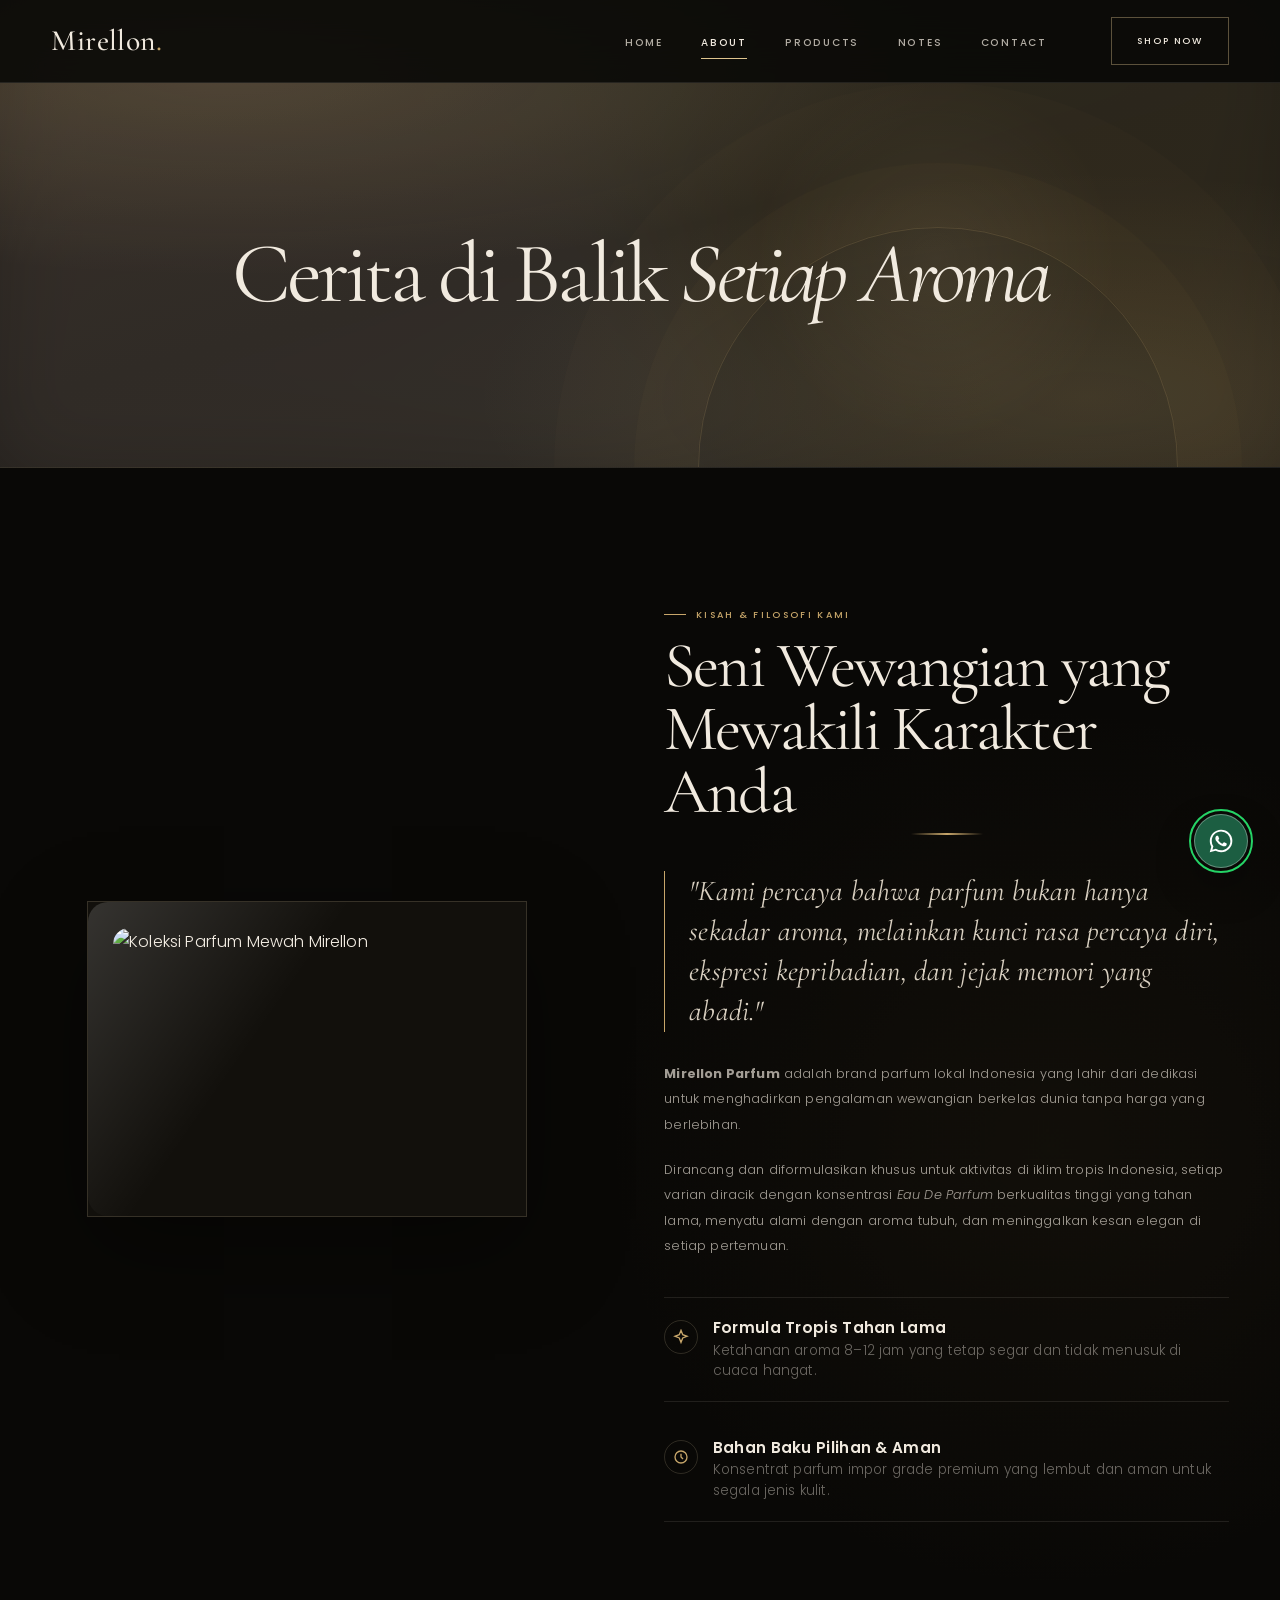
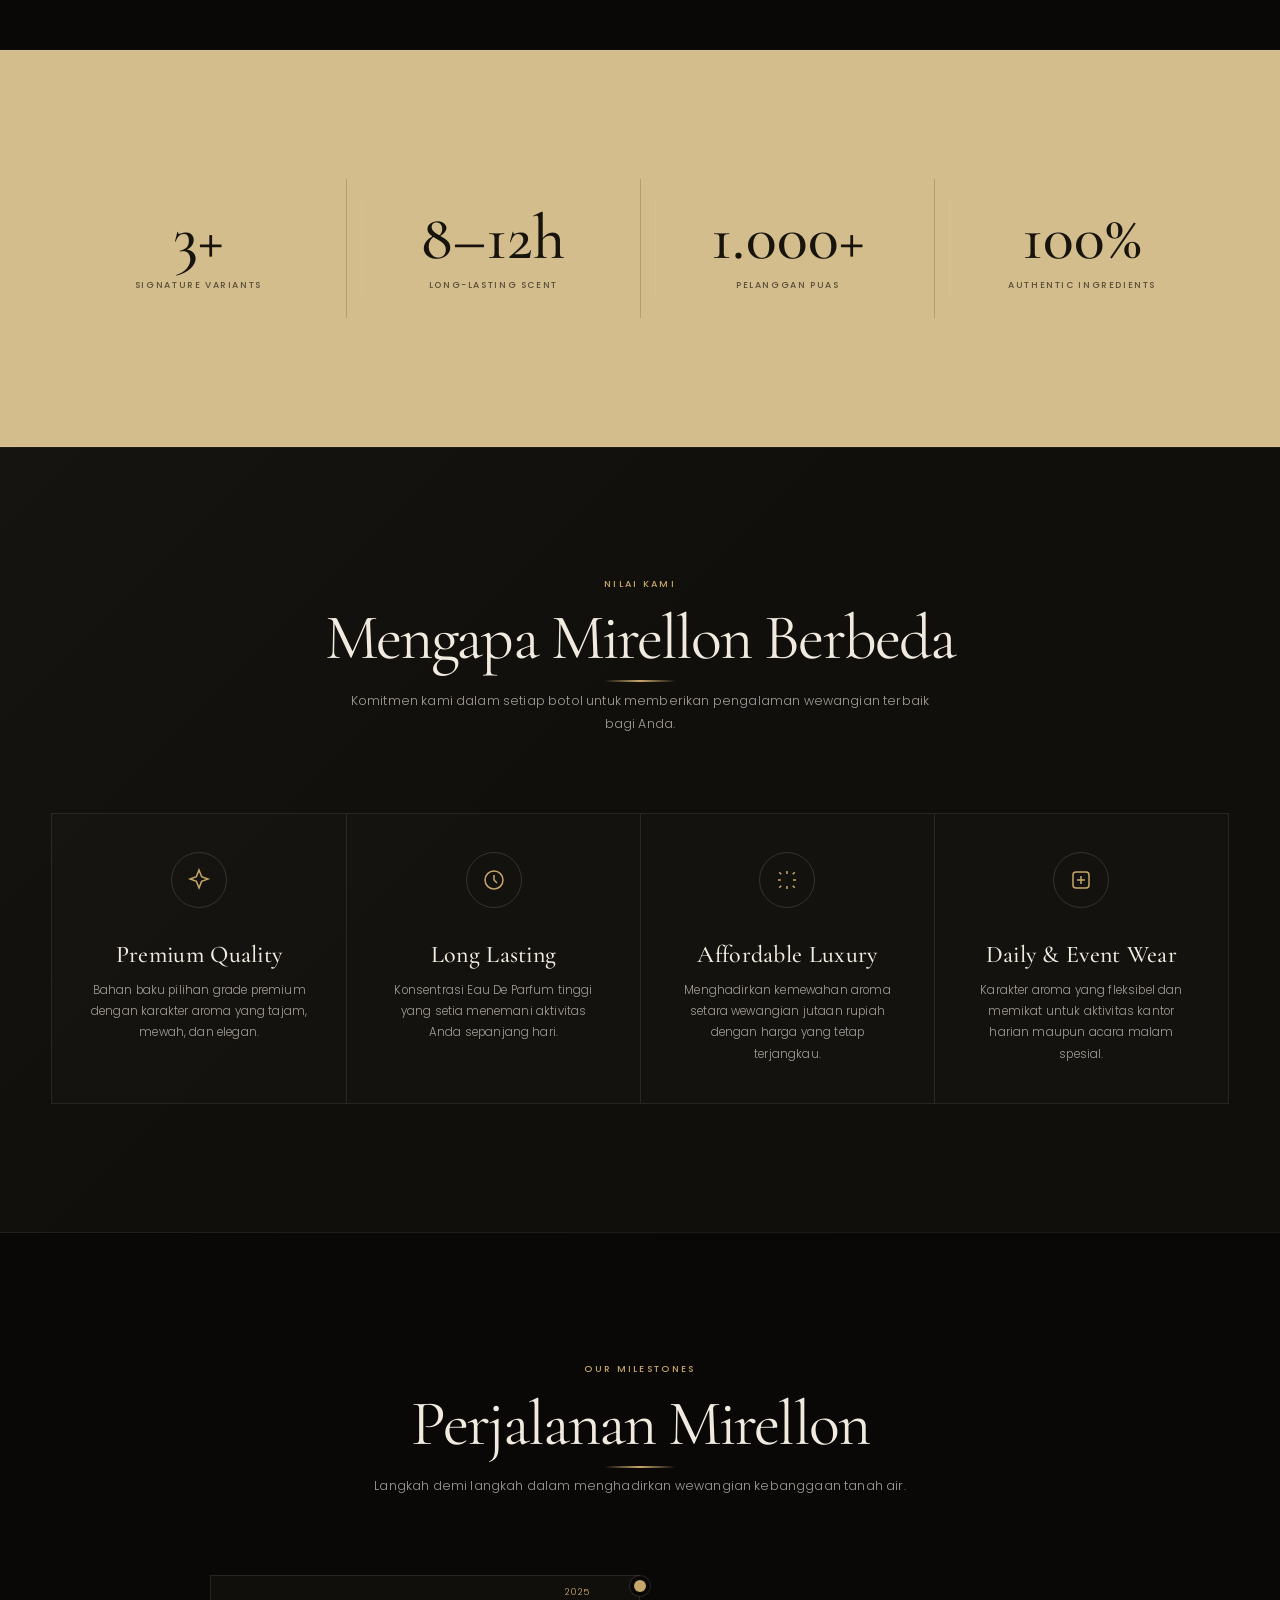
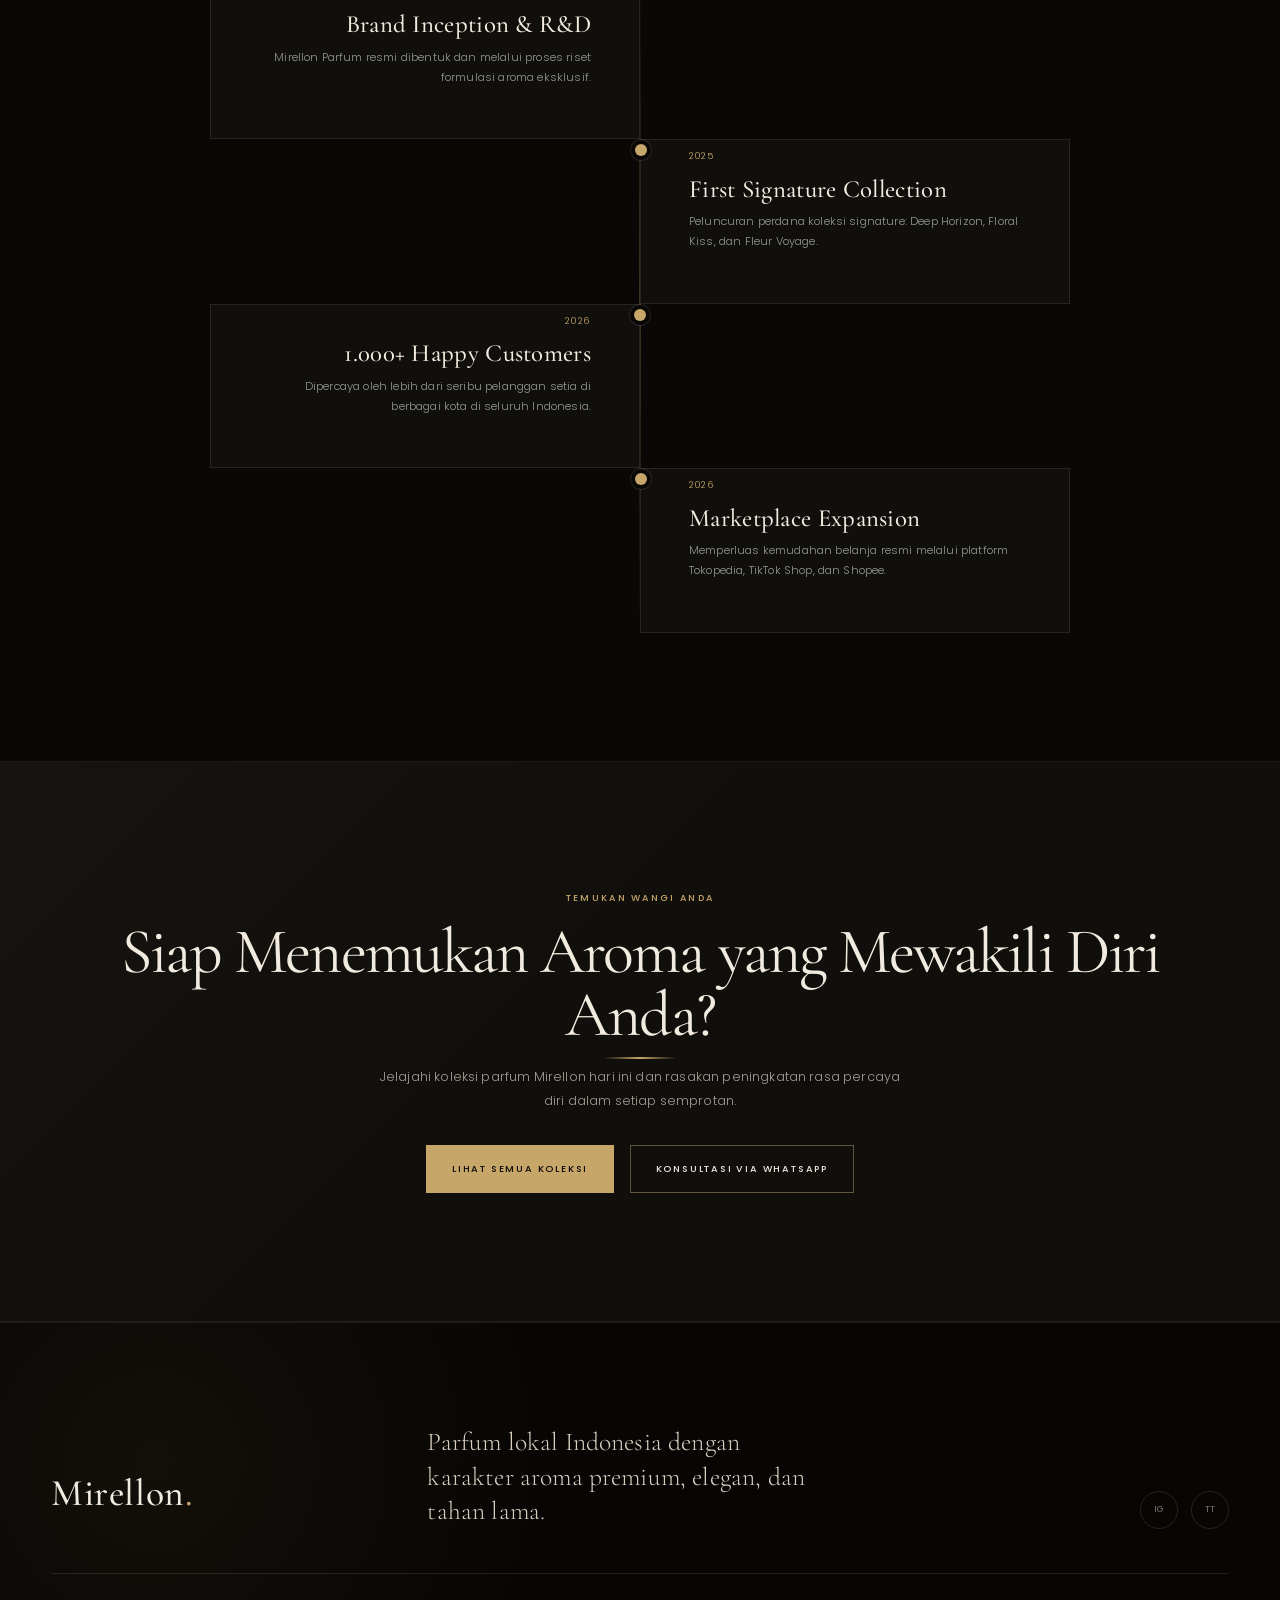
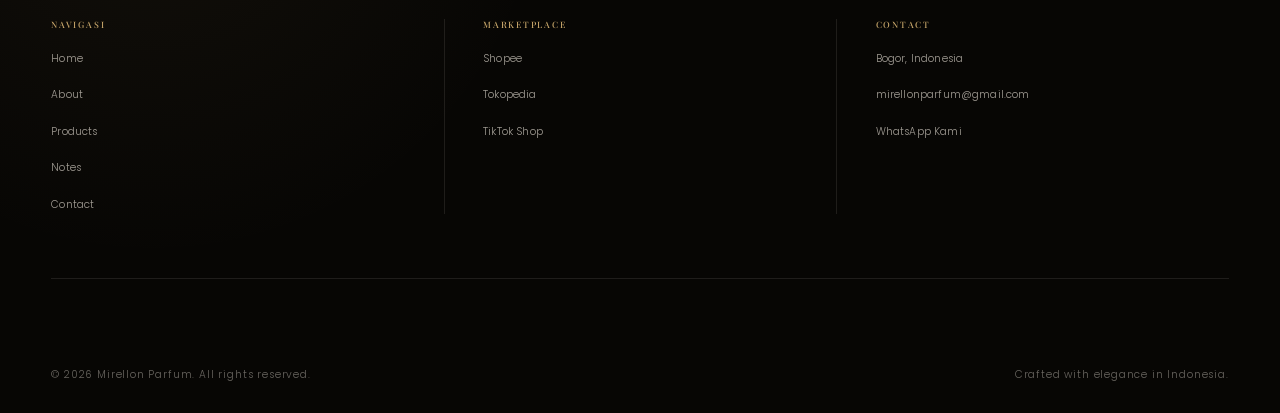
==== commit 2a89cc52: "Redesign Mirellon experience and mobile presentation" ====
--- a/about.html
+++ b/about.html
@@ -1,289 +1,286 @@
-<!DOCTYPE html>
-<html lang="id" data-theme="dark">
-<head>
-  <meta charset="UTF-8">
-  <meta name="viewport" content="width=device-width, initial-scale=1.0">
-  <title>About Us — Mirellon Parfum</title>
-  <meta name="description" content="Kenali Mirellon Parfum, brand parfum lokal Indonesia yang menghadirkan wewangian premium, elegan, dan terjangkau untuk identitas serta gaya hidup Anda.">
-  <meta name="keywords" content="tentang Mirellon Parfum, brand parfum lokal, cerita Mirellon">
-  <link rel="canonical" href="https://mirellonparfum.com/about.html">
-
-  <meta property="og:type" content="website">
-  <meta property="og:title" content="About Us — Mirellon Parfum">
-  <meta property="og:description" content="Kenali kisah dan nilai di balik Mirellon Parfum.">
-  <meta property="og:image" content="images/bottle-hero.png">
-
-  <link rel="icon" type="image/svg+xml" href="images/favicon.svg">
-  <link rel="preconnect" href="https://fonts.googleapis.com">
-  <link rel="preconnect" href="https://fonts.gstatic.com" crossorigin>
+<!DOCTYPE html>
+<html lang="id" data-theme="dark">
+<head>
+  <meta charset="UTF-8">
+  <meta name="viewport" content="width=device-width, initial-scale=1.0">
+  <title>About Us — Mirellon Parfum</title>
+  <meta name="description" content="Kenali Mirellon Parfum, brand parfum lokal Indonesia yang menghadirkan wewangian premium, elegan, dan terjangkau untuk identitas serta gaya hidup Anda.">
+  <meta name="keywords" content="tentang Mirellon Parfum, brand parfum lokal, cerita Mirellon">
+  <link rel="canonical" href="https://mirellonparfum.com/about.html">
+
+  <meta property="og:type" content="website">
+  <meta property="og:title" content="About Us — Mirellon Parfum">
+  <meta property="og:description" content="Kenali kisah dan nilai di balik Mirellon Parfum.">
+  <meta property="og:image" content="images/bottle-hero.png">
+
+  <link rel="icon" type="image/svg+xml" href="images/favicon.svg">
+  <link rel="preconnect" href="https://fonts.googleapis.com">
+  <link rel="preconnect" href="https://fonts.gstatic.com" crossorigin>
   <link href="https://fonts.googleapis.com/css2?family=Cormorant+Garamond:ital,wght@0,400;0,500;0,600;1,400;1,500&family=Playfair+Display:wght@500;600;700&family=Poppins:wght@300;400;500;600&display=swap" rel="stylesheet">
-
+
   <link rel="stylesheet" href="css/style.css">
   <link rel="stylesheet" href="css/responsive.css">
   <link rel="stylesheet" href="css/animation.css">
-  <link rel="stylesheet" href="css/premium.css">
-</head>
-<body>
-  <a class="skip-link" href="#main">Lompat ke konten utama</a>
-
-  <div id="loading-screen" aria-hidden="true"><span class="loader-mark">MIRELLON</span></div>
-
-  <header class="site-header solid" data-transparent-hero="false">
-    <div class="container">
-      <a href="index.html" class="logo luxury-logo">M I R E L L O N</a>
-      <nav class="main-nav" aria-label="Navigasi utama">
-        <ul class="nav-links">
-          <li><a class="nav-link" href="index.html">Home</a></li>
-          <li><a class="nav-link active" href="about.html">About</a></li>
-          <li><a class="nav-link" href="products.html">Products</a></li>
-          <li><a class="nav-link" href="notes.html">Notes</a></li>
-          <li><a class="nav-link" href="contact.html">Contact</a></li>
-        </ul>
-        <div class="header-actions">
-          
-          <a href="products.html" class="btn btn-outline desktop-only">Shop Now</a>
-          <button class="hamburger" aria-label="Buka menu" aria-controls="mobile-nav"><span></span><span></span><span></span></button>
-        </div>
-      </nav>
-    </div>
-  </header>
-
-  <div class="mobile-nav" id="mobile-nav">
-    <button class="close-btn" aria-label="Tutup menu">&times;</button>
-    <a href="index.html">Home</a>
-    <a href="about.html">About</a>
-    <a href="products.html">Products</a>
-    <a href="notes.html">Notes</a>
-    <a href="contact.html">Contact</a>
-  </div>
-
-  <main id="main">
-    <!-- ABOUT HERO -->
-    <section class="page-hero">
-      <div class="hero-aurora" aria-hidden="true"></div>
-      <div class="hero-ambient-glow" aria-hidden="true"></div>
-      <div class="container">
-        <span class="eyebrow">About Mirellon</span>
-        <h1>Cerita di Balik Setiap Aroma</h1>
-        <p class="breadcrumb"><a href="index.html">Home</a> / About</p>
-      </div>
-    </section>
-
-    <!-- BRAND STORY & SHOWCASE -->
-    <section>
-      <div class="container about-grid">
-        <div class="about-visual" data-aos="fade-right">
-          <div class="about-card-frame">
-            <div class="card-glass-shine" aria-hidden="true"></div>
-            <img src="images/bottle-hero.png" alt="Koleksi Parfum Mewah Mirellon" loading="lazy" width="500" height="340">
-          </div>
-        </div>
-        <div class="about-text" data-aos="fade-left">
-          <span class="eyebrow">Kisah & Filosofi Kami</span>
-          <h2 class="section-title">Seni Wewangian yang Mewakili Karakter Anda</h2>
-          <blockquote class="about-quote">
-            "Kami percaya bahwa parfum bukan hanya sekadar aroma, melainkan kunci rasa percaya diri, ekspresi kepribadian, dan jejak memori yang abadi."
-          </blockquote>
-          <p><strong>Mirellon Parfum</strong> adalah brand parfum lokal Indonesia yang lahir dari dedikasi untuk menghadirkan pengalaman wewangian berkelas dunia tanpa harga yang berlebihan.</p>
-          <p>Dirancang dan diformulasikan khusus untuk aktivitas di iklim tropis Indonesia, setiap varian diracik dengan konsentrasi <em>Eau De Parfum</em> berkualitas tinggi yang tahan lama, menyatu alami dengan aroma tubuh, dan meninggalkan kesan elegan di setiap pertemuan.</p>
-
-          <div class="about-pillars">
-            <div class="about-pillar-item">
-              <div class="pillar-icon" aria-hidden="true">
-                <svg width="16" height="16" viewBox="0 0 24 24" fill="none" stroke="currentColor" stroke-width="2"><path d="M12 2l2.6 6.6L21 11l-6.4 2.4L12 20l-2.6-6.6L3 11l6.4-2.4z"/></svg>
-              </div>
-              <div class="pillar-content">
-                <h4>Formula Tropis Tahan Lama</h4>
-                <p>Ketahanan aroma 8–12 jam yang tetap segar dan tidak menusuk di cuaca hangat.</p>
-              </div>
-            </div>
-            <div class="about-pillar-item">
-              <div class="pillar-icon" aria-hidden="true">
-                <svg width="16" height="16" viewBox="0 0 24 24" fill="none" stroke="currentColor" stroke-width="2"><circle cx="12" cy="12" r="9"/><path d="M12 7v5l3 3"/></svg>
-              </div>
-              <div class="pillar-content">
-                <h4>Bahan Baku Pilihan & Aman</h4>
-                <p>Konsentrat parfum impor grade premium yang lembut dan aman untuk segala jenis kulit.</p>
-              </div>
-            </div>
-          </div>
-        </div>
-      </div>
-    </section>
-
-    <!-- KEY STATS METRICS -->
-    <section class="stats-section">
-      <div class="container">
-        <div class="stats-grid">
-          <div class="stat-item" data-aos="fade-up">
-            <span class="stat-num">3+</span>
-            <span class="stat-label">Signature Variants</span>
-          </div>
-          <div class="stat-item" data-aos="fade-up" data-aos-delay="100">
-            <span class="stat-num">8–12h</span>
-            <span class="stat-label">Long-Lasting Scent</span>
-          </div>
-          <div class="stat-item" data-aos="fade-up" data-aos-delay="200">
-            <span class="stat-num">1.000+</span>
-            <span class="stat-label">Pelanggan Puas</span>
-          </div>
-          <div class="stat-item" data-aos="fade-up" data-aos-delay="300">
-            <span class="stat-num">100%</span>
-            <span class="stat-label">Authentic Ingredients</span>
-          </div>
-        </div>
-      </div>
-    </section>
-
-    <!-- VALUES SECTION -->
-    <section class="bg-surface">
-      <div class="container">
-        <div class="section-head">
-          <span class="eyebrow">Nilai Kami</span>
-          <h2 class="section-title">Mengapa Mirellon Berbeda</h2>
-          <p class="section-desc">Komitmen kami dalam setiap botol untuk memberikan pengalaman wewangian terbaik bagi Anda.</p>
-        </div>
-        <div class="why-grid">
-          <div class="why-card" data-aos="fade-up">
-            <div class="why-icon" aria-hidden="true"><svg width="24" height="24" viewBox="0 0 24 24" fill="none" stroke="currentColor" stroke-width="1.5"><path d="M12 2l2.6 6.6L21 11l-6.4 2.4L12 20l-2.6-6.6L3 11l6.4-2.4z"/></svg></div>
-            <h3>Premium Quality</h3>
-            <p>Bahan baku pilihan grade premium dengan karakter aroma yang tajam, mewah, dan elegan.</p>
-          </div>
-          <div class="why-card" data-aos="fade-up" data-aos-delay="100">
-            <div class="why-icon" aria-hidden="true"><svg width="24" height="24" viewBox="0 0 24 24" fill="none" stroke="currentColor" stroke-width="1.5"><circle cx="12" cy="12" r="9"/><path d="M12 7v5l3 3"/></svg></div>
-            <h3>Long Lasting</h3>
-            <p>Konsentrasi Eau De Parfum tinggi yang setia menemani aktivitas Anda sepanjang hari.</p>
-          </div>
-          <div class="why-card" data-aos="fade-up" data-aos-delay="200">
-            <div class="why-icon" aria-hidden="true"><svg width="24" height="24" viewBox="0 0 24 24" fill="none" stroke="currentColor" stroke-width="1.5"><path d="M12 3v3M12 18v3M4.2 4.2l2.1 2.1M17.7 17.7l2.1 2.1M3 12h3M18 12h3M4.2 19.8l2.1-2.1M17.7 6.3l2.1-2.1"/></svg></div>
-            <h3>Affordable Luxury</h3>
-            <p>Menghadirkan kemewahan aroma setara wewangian jutaan rupiah dengan harga yang tetap terjangkau.</p>
-          </div>
-          <div class="why-card" data-aos="fade-up" data-aos-delay="300">
-            <div class="why-icon" aria-hidden="true"><svg width="24" height="24" viewBox="0 0 24 24" fill="none" stroke="currentColor" stroke-width="1.5"><rect x="4" y="4" width="16" height="16" rx="3"/><path d="M8 12h8M12 8v8"/></svg></div>
-            <h3>Daily & Event Wear</h3>
-            <p>Karakter aroma yang fleksibel dan memikat untuk aktivitas kantor harian maupun acara malam spesial.</p>
-          </div>
-        </div>
-      </div>
-    </section>
-
-    <!-- TIMELINE / PERJALANAN -->
-    <section>
-      <div class="container">
-        <div class="section-head">
-          <span class="eyebrow">Our Milestones</span>
-          <h2 class="section-title">Perjalanan Mirellon</h2>
-          <p class="section-desc">Langkah demi langkah dalam menghadirkan wewangian kebanggaan tanah air.</p>
-        </div>
-        <div class="timeline">
-          <div class="timeline-item" data-aos="fade-right">
-            <span class="timeline-dot"></span>
-            <span class="timeline-year">2025</span>
-            <h3>Brand Inception & R&D</h3>
-            <p>Mirellon Parfum resmi dibentuk dan melalui proses riset formulasi aroma eksklusif.</p>
-          </div>
-          <div class="timeline-item" data-aos="fade-left">
-            <span class="timeline-dot"></span>
-            <span class="timeline-year">2025</span>
-            <h3>First Signature Collection</h3>
-            <p>Peluncuran perdana koleksi signature: Deep Horizon, Floral Kiss, dan Fleur Voyage.</p>
-          </div>
-          <div class="timeline-item" data-aos="fade-right">
-            <span class="timeline-dot"></span>
-            <span class="timeline-year">2026</span>
-            <h3>1.000+ Happy Customers</h3>
-            <p>Dipercaya oleh lebih dari seribu pelanggan setia di berbagai kota di seluruh Indonesia.</p>
-          </div>
-          <div class="timeline-item" data-aos="fade-left">
-            <span class="timeline-dot"></span>
-            <span class="timeline-year">2026</span>
-            <h3>Marketplace Expansion</h3>
-            <p>Memperluas kemudahan belanja resmi melalui platform Tokopedia, TikTok Shop, dan Shopee.</p>
-          </div>
-        </div>
-      </div>
-    </section>
-
-    <!-- CTA SECTION -->
-    <section class="bg-surface text-center">
-      <div class="container" data-aos="fade-up">
-        <span class="eyebrow">Temukan Wangi Anda</span>
-        <h2 class="section-title">Siap Menemukan Aroma yang Mewakili Diri Anda?</h2>
-        <p class="section-desc" style="max-width: 540px; margin: 0 auto 2rem;">Jelajahi koleksi parfum Mirellon hari ini dan rasakan peningkatan rasa percaya diri dalam setiap semprotan.</p>
-        <div style="display: flex; gap: 1rem; justify-content: center; flex-wrap: wrap;">
-          <a href="products.html" class="btn btn-gold btn-magnetic">Lihat Semua Koleksi</a>
-          <a href="https://wa.me/6282119027766?text=Halo%20Mirellon,%20saya%20ingin%20konsultasi%20pilihan%20parfum%20Mirellon" target="_blank" rel="noopener" class="btn btn-outline btn-magnetic">Konsultasi via WhatsApp</a>
-        </div>
-      </div>
-    </section>
-  </main>
-
-  <footer class="site-footer">
-    <div class="container">
-      <div class="footer-grid">
-        <div>
-          <a href="index.html" class="footer-logo">Mirellon<span>.</span></a>
-          <p class="footer-about">Parfum lokal Indonesia dengan karakter aroma premium, elegan, dan tahan lama.</p>
-          <div class="footer-social">
-            <a href="https://instagram.com" class="icon-btn" aria-label="Instagram Mirellon" target="_blank" rel="noopener">IG</a>
-            <a href="https://tiktok.com" class="icon-btn" aria-label="TikTok Mirellon" target="_blank" rel="noopener">TT</a>
-          </div>
-        </div>
-        <div class="footer-col">
-          <h4>Navigasi</h4>
-          <ul>
-            <li><a href="index.html">Home</a></li>
-            <li><a href="about.html">About</a></li>
-            <li><a href="products.html">Products</a></li>
-            <li><a href="notes.html">Notes</a></li>
-            <li><a href="contact.html">Contact</a></li>
-          </ul>
-        </div>
-        <div class="footer-col">
-          <h4>Marketplace</h4>
-          <ul>
-            <li><a href="#" id="footer-shopee" data-store="shopee" target="_blank" rel="noopener">Shopee</a></li>
-            <li><a href="https://tk.tokopedia.com/ZSVDJ2eSw/" id="footer-tokopedia" data-store="tokopedia" target="_blank" rel="noopener">Tokopedia</a></li>
-            <li><a href="https://www.tiktok.com/@mirellon_parfum?_r=1&_t=ZS-991wJdPSrNV" id="footer-tiktok" data-store="tiktok" target="_blank" rel="noopener">TikTok Shop</a></li>
-          </ul>
-        </div>
-        <div class="footer-col">
-          <h4>Contact</h4>
-          <ul>
-            <li>Jakarta, Indonesia</li>
-            <li><a href="mailto:mirellonparfum@gmail.com">mirellonparfum@gmail.com</a></li>
-            <li><a href="https://wa.me/6282119027766">WhatsApp Kami</a></li>
-          </ul>
-        </div>
-      </div>
-      <div class="footer-bottom">
-        <span>&copy; 2026 Mirellon Parfum. All rights reserved.</span>
-        <span>Crafted with elegance in Indonesia.</span>
-      </div>
-    </div>
-  </footer>
-
-  <!-- Floating WhatsApp Quick Order Widget -->
-  <aside class="floating-wa-wrap" aria-label="Konsultasi WhatsApp">
-    <a href="https://wa.me/6282119027766?text=Halo%20Mirellon%20Parfum,%20saya%20tertarik%20untuk%20konsultasi%20dan%20memesan%20parfum." 
-       class="floating-wa-btn" 
-       target="_blank" 
-       rel="noopener" 
-       aria-label="Chat WhatsApp Admin Mirellon">
-      <span class="wa-ripple" aria-hidden="true"></span>
-      <svg class="wa-icon" viewBox="0 0 24 24" width="30" height="30" fill="none" xmlns="http://www.w3.org/2000/svg">
-        <path fill-rule="evenodd" clip-rule="evenodd" d="M18.403 5.638A8.955 8.955 0 0 0 12.053 3c-4.968 0-9.01 4.042-9.01 9.013 0 1.587.413 3.134 1.2 4.498L3 21l4.642-1.218a8.96 8.96 0 0 0 4.41 1.15h.004c4.967 0 9.01-4.043 9.01-9.014a8.95 8.95 0 0 0-2.663-6.28zM12.057 19.413h-.003a7.447 7.447 0 0 1-3.798-1.041l-.272-.162-2.824.74.753-2.753-.177-.282a7.448 7.448 0 0 1-1.144-3.987c0-4.114 3.348-7.461 7.465-7.461a7.43 7.43 0 0 1 5.276 2.186 7.43 7.43 0 0 1 2.183 5.28c-.002 4.114-3.35 7.46-7.46 7.46zm4.093-5.592c-.225-.113-1.327-.655-1.533-.73-.205-.075-.354-.112-.504.113s-.58.73-.711.88c-.131.15-.262.169-.487.056-.225-.113-.949-.35-1.808-1.116-.669-.597-1.121-1.334-1.252-1.56-.131-.225-.014-.347.098-.46.101-.102.225-.263.338-.394.112-.132.15-.225.225-.376.075-.15.037-.281-.019-.394-.056-.113-.504-1.214-.69-1.663-.182-.437-.367-.378-.504-.385l-.43-.008c-.15 0-.393.056-.599.281-.206.225-.786.769-.786 1.875s.805 2.175.917 2.325c.112.15 1.584 2.42 3.838 3.393.536.232.955.37 1.281.474.538.171 1.028.147 1.416.089.432-.065 1.327-.543 1.514-1.069.187-.525.187-.975.131-1.069-.056-.094-.206-.15-.431-.263z" fill="#ffffff"/>
-      </svg>
-      <span class="wa-tooltip">Chat Admin Mirellon</span>
-    </a>
-  </aside>
-
-  <button class="back-to-top" aria-label="Kembali ke atas">&#8593;</button>
-
-  <script src="js/main.js"></script>
-</body>
-</html>
-< ! - -   F o r c e   V e r c e l   R e b u i l d   - - > - 
- 
+  <link rel="stylesheet" href="css/premium.css?v=brand1">
+</head>
+<body>
+  <a class="skip-link" href="#main">Lompat ke konten utama</a>
+
+  <div id="loading-screen" aria-hidden="true"><span class="loader-mark">Mirellon<span class="brand-dot">.</span></span></div>
+
+  <header class="site-header solid" data-transparent-hero="false">
+    <div class="container">
+      <a href="index.html" class="logo luxury-logo" aria-label="Mirellon Home">Mirellon<span class="brand-dot">.</span></a>
+      <nav class="main-nav" aria-label="Navigasi utama">
+        <ul class="nav-links">
+          <li><a class="nav-link" href="index.html">Home</a></li>
+          <li><a class="nav-link active" href="about.html">About</a></li>
+          <li><a class="nav-link" href="products.html">Products</a></li>
+          <li><a class="nav-link" href="notes.html">Notes</a></li>
+          <li><a class="nav-link" href="contact.html">Contact</a></li>
+        </ul>
+        <div class="header-actions">
+          <a href="products.html" class="btn btn-outline desktop-only">Shop Now</a>
+          <button class="hamburger" aria-label="Buka menu" aria-controls="mobile-nav"><span></span><span></span><span></span></button>
+        </div>
+      </nav>
+    </div>
+  </header>
+
+  <div class="mobile-nav" id="mobile-nav">
+    <a class="mobile-wordmark" href="index.html" aria-label="Mirellon Home">Mirellon<span class="brand-dot">.</span></a>
+    <button class="close-btn" aria-label="Tutup menu">&times;</button>
+    <a href="index.html">Home</a>
+    <a href="about.html">About</a>
+    <a href="products.html">Products</a>
+    <a href="notes.html">Notes</a>
+    <a href="contact.html">Contact</a>
+  </div>
+
+  <main id="main">
+    <!-- ABOUT HERO -->
+    <section class="page-hero page-hero-editorial page-hero-about">
+      <div class="hero-aurora" aria-hidden="true"></div>
+      <div class="hero-ambient-glow" aria-hidden="true"></div>
+      <div class="container">
+        <div class="page-hero-layout">
+          <h1><span>Cerita di Balik</span><em>Setiap Aroma</em></h1>
+        </div>
+      </div>
+    </section>
+
+    <!-- BRAND STORY & SHOWCASE -->
+    <section>
+      <div class="container about-grid">
+        <div class="about-visual" data-aos="fade-right">
+          <div class="about-card-frame">
+            <div class="card-glass-shine" aria-hidden="true"></div>
+            <img src="images/bottle-hero.png" alt="Koleksi Parfum Mewah Mirellon" loading="lazy" width="500" height="340">
+          </div>
+        </div>
+        <div class="about-text" data-aos="fade-left">
+          <span class="eyebrow">Kisah & Filosofi Kami</span>
+          <h2 class="section-title">Seni Wewangian yang Mewakili Karakter Anda</h2>
+          <blockquote class="about-quote">
+            "Kami percaya bahwa parfum bukan hanya sekadar aroma, melainkan kunci rasa percaya diri, ekspresi kepribadian, dan jejak memori yang abadi."
+          </blockquote>
+          <p><strong>Mirellon Parfum</strong> adalah brand parfum lokal Indonesia yang lahir dari dedikasi untuk menghadirkan pengalaman wewangian berkelas dunia tanpa harga yang berlebihan.</p>
+          <p>Dirancang dan diformulasikan khusus untuk aktivitas di iklim tropis Indonesia, setiap varian diracik dengan konsentrasi <em>Eau De Parfum</em> berkualitas tinggi yang tahan lama, menyatu alami dengan aroma tubuh, dan meninggalkan kesan elegan di setiap pertemuan.</p>
+
+          <div class="about-pillars">
+            <div class="about-pillar-item">
+              <div class="pillar-icon" aria-hidden="true">
+                <svg width="16" height="16" viewBox="0 0 24 24" fill="none" stroke="currentColor" stroke-width="2"><path d="M12 2l2.6 6.6L21 11l-6.4 2.4L12 20l-2.6-6.6L3 11l6.4-2.4z"/></svg>
+              </div>
+              <div class="pillar-content">
+                <h4>Formula Tropis Tahan Lama</h4>
+                <p>Ketahanan aroma 8–12 jam yang tetap segar dan tidak menusuk di cuaca hangat.</p>
+              </div>
+            </div>
+            <div class="about-pillar-item">
+              <div class="pillar-icon" aria-hidden="true">
+                <svg width="16" height="16" viewBox="0 0 24 24" fill="none" stroke="currentColor" stroke-width="2"><circle cx="12" cy="12" r="9"/><path d="M12 7v5l3 3"/></svg>
+              </div>
+              <div class="pillar-content">
+                <h4>Bahan Baku Pilihan & Aman</h4>
+                <p>Konsentrat parfum impor grade premium yang lembut dan aman untuk segala jenis kulit.</p>
+              </div>
+            </div>
+          </div>
+        </div>
+      </div>
+    </section>
+
+    <!-- KEY STATS METRICS -->
+    <section class="stats-section">
+      <div class="container">
+        <div class="stats-grid">
+          <div class="stat-item" data-aos="fade-up">
+            <span class="stat-num">3+</span>
+            <span class="stat-label">Signature Variants</span>
+          </div>
+          <div class="stat-item" data-aos="fade-up" data-aos-delay="100">
+            <span class="stat-num">8–12h</span>
+            <span class="stat-label">Long-Lasting Scent</span>
+          </div>
+          <div class="stat-item" data-aos="fade-up" data-aos-delay="200">
+            <span class="stat-num">1.000+</span>
+            <span class="stat-label">Pelanggan Puas</span>
+          </div>
+          <div class="stat-item" data-aos="fade-up" data-aos-delay="300">
+            <span class="stat-num">100%</span>
+            <span class="stat-label">Authentic Ingredients</span>
+          </div>
+        </div>
+      </div>
+    </section>
+
+    <!-- VALUES SECTION -->
+    <section class="bg-surface">
+      <div class="container">
+        <div class="section-head">
+          <span class="eyebrow">Nilai Kami</span>
+          <h2 class="section-title">Mengapa Mirellon Berbeda</h2>
+          <p class="section-desc">Komitmen kami dalam setiap botol untuk memberikan pengalaman wewangian terbaik bagi Anda.</p>
+        </div>
+        <div class="why-grid">
+          <div class="why-card" data-aos="fade-up">
+            <div class="why-icon" aria-hidden="true"><svg width="24" height="24" viewBox="0 0 24 24" fill="none" stroke="currentColor" stroke-width="1.5"><path d="M12 2l2.6 6.6L21 11l-6.4 2.4L12 20l-2.6-6.6L3 11l6.4-2.4z"/></svg></div>
+            <h3>Premium Quality</h3>
+            <p>Bahan baku pilihan grade premium dengan karakter aroma yang tajam, mewah, dan elegan.</p>
+          </div>
+          <div class="why-card" data-aos="fade-up" data-aos-delay="100">
+            <div class="why-icon" aria-hidden="true"><svg width="24" height="24" viewBox="0 0 24 24" fill="none" stroke="currentColor" stroke-width="1.5"><circle cx="12" cy="12" r="9"/><path d="M12 7v5l3 3"/></svg></div>
+            <h3>Long Lasting</h3>
+            <p>Konsentrasi Eau De Parfum tinggi yang setia menemani aktivitas Anda sepanjang hari.</p>
+          </div>
+          <div class="why-card" data-aos="fade-up" data-aos-delay="200">
+            <div class="why-icon" aria-hidden="true"><svg width="24" height="24" viewBox="0 0 24 24" fill="none" stroke="currentColor" stroke-width="1.5"><path d="M12 3v3M12 18v3M4.2 4.2l2.1 2.1M17.7 17.7l2.1 2.1M3 12h3M18 12h3M4.2 19.8l2.1-2.1M17.7 6.3l2.1-2.1"/></svg></div>
+            <h3>Affordable Luxury</h3>
+            <p>Menghadirkan kemewahan aroma setara wewangian jutaan rupiah dengan harga yang tetap terjangkau.</p>
+          </div>
+          <div class="why-card" data-aos="fade-up" data-aos-delay="300">
+            <div class="why-icon" aria-hidden="true"><svg width="24" height="24" viewBox="0 0 24 24" fill="none" stroke="currentColor" stroke-width="1.5"><rect x="4" y="4" width="16" height="16" rx="3"/><path d="M8 12h8M12 8v8"/></svg></div>
+            <h3>Daily & Event Wear</h3>
+            <p>Karakter aroma yang fleksibel dan memikat untuk aktivitas kantor harian maupun acara malam spesial.</p>
+          </div>
+        </div>
+      </div>
+    </section>
+
+    <!-- TIMELINE / PERJALANAN -->
+    <section>
+      <div class="container">
+        <div class="section-head">
+          <span class="eyebrow">Our Milestones</span>
+          <h2 class="section-title">Perjalanan Mirellon</h2>
+          <p class="section-desc">Langkah demi langkah dalam menghadirkan wewangian kebanggaan tanah air.</p>
+        </div>
+        <div class="timeline">
+          <div class="timeline-item" data-aos="fade-right">
+            <span class="timeline-dot"></span>
+            <span class="timeline-year">2025</span>
+            <h3>Brand Inception & R&D</h3>
+            <p>Mirellon Parfum resmi dibentuk dan melalui proses riset formulasi aroma eksklusif.</p>
+          </div>
+          <div class="timeline-item" data-aos="fade-left">
+            <span class="timeline-dot"></span>
+            <span class="timeline-year">2025</span>
+            <h3>First Signature Collection</h3>
+            <p>Peluncuran perdana koleksi signature: Deep Horizon, Floral Kiss, dan Fleur Voyage.</p>
+          </div>
+          <div class="timeline-item" data-aos="fade-right">
+            <span class="timeline-dot"></span>
+            <span class="timeline-year">2026</span>
+            <h3>1.000+ Happy Customers</h3>
+            <p>Dipercaya oleh lebih dari seribu pelanggan setia di berbagai kota di seluruh Indonesia.</p>
+          </div>
+          <div class="timeline-item" data-aos="fade-left">
+            <span class="timeline-dot"></span>
+            <span class="timeline-year">2026</span>
+            <h3>Marketplace Expansion</h3>
+            <p>Memperluas kemudahan belanja resmi melalui platform Tokopedia, TikTok Shop, dan Shopee.</p>
+          </div>
+        </div>
+      </div>
+    </section>
+
+    <!-- CTA SECTION -->
+    <section class="bg-surface text-center">
+      <div class="container" data-aos="fade-up">
+        <span class="eyebrow">Temukan Wangi Anda</span>
+        <h2 class="section-title">Siap Menemukan Aroma yang Mewakili Diri Anda?</h2>
+        <p class="section-desc" style="max-width: 540px; margin: 0 auto 2rem;">Jelajahi koleksi parfum Mirellon hari ini dan rasakan peningkatan rasa percaya diri dalam setiap semprotan.</p>
+        <div style="display: flex; gap: 1rem; justify-content: center; flex-wrap: wrap;">
+          <a href="products.html" class="btn btn-gold btn-magnetic">Lihat Semua Koleksi</a>
+          <a href="https://wa.me/6282119027766?text=Halo%20Mirellon,%20saya%20ingin%20konsultasi%20pilihan%20parfum%20Mirellon" target="_blank" rel="noopener" class="btn btn-outline btn-magnetic">Konsultasi via WhatsApp</a>
+        </div>
+      </div>
+    </section>
+  </main>
+
+  <footer class="site-footer">
+    <div class="container">
+      <div class="footer-grid">
+        <div>
+          <a href="index.html" class="footer-logo">Mirellon<span>.</span></a>
+          <p class="footer-about">Parfum lokal Indonesia dengan karakter aroma premium, elegan, dan tahan lama.</p>
+          <div class="footer-social">
+            <a href="https://instagram.com" class="icon-btn" aria-label="Instagram Mirellon" target="_blank" rel="noopener">IG</a>
+            <a href="https://tiktok.com" class="icon-btn" aria-label="TikTok Mirellon" target="_blank" rel="noopener">TT</a>
+          </div>
+        </div>
+        <div class="footer-col">
+          <h4>Navigasi</h4>
+          <ul>
+            <li><a href="index.html">Home</a></li>
+            <li><a href="about.html">About</a></li>
+            <li><a href="products.html">Products</a></li>
+            <li><a href="notes.html">Notes</a></li>
+            <li><a href="contact.html">Contact</a></li>
+          </ul>
+        </div>
+        <div class="footer-col">
+          <h4>Marketplace</h4>
+          <ul>
+            <li><a href="#" id="footer-shopee" data-store="shopee" target="_blank" rel="noopener">Shopee</a></li>
+            <li><a href="https://tk.tokopedia.com/ZSVDJ2eSw/" id="footer-tokopedia" data-store="tokopedia" target="_blank" rel="noopener">Tokopedia</a></li>
+            <li><a href="https://www.tiktok.com/@mirellon_parfum?_r=1&_t=ZS-991wJdPSrNV" id="footer-tiktok" data-store="tiktok" target="_blank" rel="noopener">TikTok Shop</a></li>
+          </ul>
+        </div>
+        <div class="footer-col">
+          <h4>Contact</h4>
+          <ul>
+            <li>Bogor, Indonesia</li>
+            <li><a href="mailto:mirellonparfum@gmail.com">mirellonparfum@gmail.com</a></li>
+            <li><a href="https://wa.me/6282119027766">WhatsApp Kami</a></li>
+          </ul>
+        </div>
+      </div>
+      <div class="footer-bottom">
+        <span>&copy; 2026 Mirellon Parfum. All rights reserved.</span>
+        <span>Crafted with elegance in Indonesia.</span>
+      </div>
+    </div>
+  </footer>
+
+  <!-- Floating WhatsApp Quick Order Widget -->
+  <aside class="floating-wa-wrap" aria-label="Konsultasi WhatsApp">
+    <a href="https://wa.me/6282119027766?text=Halo%20Mirellon%20Parfum,%20saya%20tertarik%20untuk%20konsultasi%20dan%20memesan%20parfum."
+       class="floating-wa-btn"
+       target="_blank"
+       rel="noopener"
+       aria-label="Chat WhatsApp Admin Mirellon">
+      <span class="wa-ripple" aria-hidden="true"></span>
+      <svg class="wa-icon" viewBox="0 0 24 24" width="30" height="30" fill="none" xmlns="http://www.w3.org/2000/svg">
+        <path fill-rule="evenodd" clip-rule="evenodd" d="M18.403 5.638A8.955 8.955 0 0 0 12.053 3c-4.968 0-9.01 4.042-9.01 9.013 0 1.587.413 3.134 1.2 4.498L3 21l4.642-1.218a8.96 8.96 0 0 0 4.41 1.15h.004c4.967 0 9.01-4.043 9.01-9.014a8.95 8.95 0 0 0-2.663-6.28zM12.057 19.413h-.003a7.447 7.447 0 0 1-3.798-1.041l-.272-.162-2.824.74.753-2.753-.177-.282a7.448 7.448 0 0 1-1.144-3.987c0-4.114 3.348-7.461 7.465-7.461a7.43 7.43 0 0 1 5.276 2.186 7.43 7.43 0 0 1 2.183 5.28c-.002 4.114-3.35 7.46-7.46 7.46zm4.093-5.592c-.225-.113-1.327-.655-1.533-.73-.205-.075-.354-.112-.504.113s-.58.73-.711.88c-.131.15-.262.169-.487.056-.225-.113-.949-.35-1.808-1.116-.669-.597-1.121-1.334-1.252-1.56-.131-.225-.014-.347.098-.46.101-.102.225-.263.338-.394.112-.132.15-.225.225-.376.075-.15.037-.281-.019-.394-.056-.113-.504-1.214-.69-1.663-.182-.437-.367-.378-.504-.385l-.43-.008c-.15 0-.393.056-.599.281-.206.225-.786.769-.786 1.875s.805 2.175.917 2.325c.112.15 1.584 2.42 3.838 3.393.536.232.955.37 1.281.474.538.171 1.028.147 1.416.089.432-.065 1.327-.543 1.514-1.069.187-.525.187-.975.131-1.069-.056-.094-.206-.15-.431-.263z" fill="#ffffff"/>
+      </svg>
+      <span class="wa-tooltip">Chat Admin Mirellon</span>
+    </a>
+  </aside>
+
+  <button class="back-to-top" aria-label="Kembali ke atas">&#8593;</button>
+
+  <script src="js/main.js?v=refine1"></script>
+</body>
+</html>
--- a/css/premium.css
+++ b/css/premium.css
@@ -587,6 +587,31 @@
   }
 }
 
+@keyframes mirellonProductFloat {
+  0%, 100% { transform: translate3d(0, 0, 22px) rotate(-0.2deg); }
+  50% { transform: translate3d(0, -12px, 34px) rotate(0.35deg); }
+}
+
+@keyframes mirellonHaloBreath {
+  0%, 100% { opacity: 0.64; transform: scale(0.94); }
+  50% { opacity: 0.96; transform: scale(1.04); }
+}
+
+@keyframes mirellonArtEnterNext {
+  from { opacity: 0; transform: translate(-30%, -50%) perspective(1000px) rotateY(8deg) scale(0.94); }
+  to { opacity: 1; transform: translate(-50%, -50%) perspective(1000px) rotateX(var(--tilt-x)) rotateY(var(--tilt-y)) scale(1); }
+}
+
+@keyframes mirellonArtEnterPrev {
+  from { opacity: 0; transform: translate(-70%, -50%) perspective(1000px) rotateY(-8deg) scale(0.94); }
+  to { opacity: 1; transform: translate(-50%, -50%) perspective(1000px) rotateX(var(--tilt-x)) rotateY(var(--tilt-y)) scale(1); }
+}
+
+@keyframes mirellonPanelReveal {
+  from { opacity: 0; transform: translateY(14px); }
+  to { opacity: 1; transform: translateY(0); }
+}
+
 /* =========================================================
    SHARED EDITORIAL COMPONENTS
    ========================================================= */
@@ -799,6 +824,273 @@
   border-top: 1px solid var(--atelier-line-soft);
 }
 
+/* ---------- Homepage about: restrained editorial composition ---------- */
+.home-about {
+  position: relative;
+  overflow: hidden;
+  background:
+    radial-gradient(circle at 20% 50%, rgba(199, 166, 106, 0.07), transparent 28rem),
+    #090806;
+  border-block: 1px solid rgba(241, 234, 223, 0.055);
+}
+
+.home-about::after {
+  position: absolute;
+  top: 12%;
+  right: -8rem;
+  width: 24rem;
+  height: 24rem;
+  border: 1px solid rgba(199, 166, 106, 0.08);
+  border-radius: 50%;
+  content: "";
+  pointer-events: none;
+}
+
+.home-about-grid {
+  position: relative;
+  z-index: 1;
+  grid-template-columns: minmax(0, 0.92fr) minmax(0, 1.08fr);
+  gap: clamp(3.5rem, 7vw, 7.5rem);
+  width: min(100%, 1240px);
+}
+
+.home-about-visual {
+  justify-content: flex-start;
+}
+
+.home-about-media {
+  width: min(100%, 520px);
+  margin: 0;
+  padding: 0.65rem;
+  border: 1px solid rgba(199, 166, 106, 0.28);
+  background: #0f0d0a;
+  box-shadow: 0 28px 70px rgba(0, 0, 0, 0.32);
+  transition:
+    border-color 0.45s var(--ease),
+    transform 0.45s var(--ease);
+}
+
+.home-about-media:hover {
+  border-color: rgba(199, 166, 106, 0.52);
+  transform: translateY(-0.3rem);
+}
+
+.home-about-media img {
+  display: block;
+  width: 100%;
+  aspect-ratio: 25 / 17;
+  border: 0;
+  border-radius: 0;
+  object-fit: cover;
+  filter: saturate(0.82) contrast(1.05);
+  transition:
+    filter 0.45s var(--ease),
+    transform 0.65s var(--ease);
+}
+
+.home-about-media:hover img {
+  filter: saturate(0.96) contrast(1.06);
+}
+
+.home-about-media figcaption {
+  display: flex;
+  align-items: center;
+  gap: 0.9rem;
+  padding: 0.85rem 0.35rem 0.2rem;
+  text-align: left;
+}
+
+.home-about-media-index {
+  display: grid;
+  flex: 0 0 auto;
+  width: 2rem;
+  height: 2rem;
+  place-items: center;
+  border: 1px solid var(--atelier-line);
+  border-radius: 50%;
+  font-family: "Cormorant Garamond", var(--font-display);
+  font-size: 0.86rem;
+  font-style: italic;
+  color: var(--atelier-gold-pale);
+}
+
+.home-about-media figcaption strong,
+.home-about-media figcaption small {
+  display: block;
+}
+
+.home-about-media figcaption strong {
+  font-family: var(--font-body);
+  font-size: 0.57rem;
+  font-weight: 500;
+  letter-spacing: 0.16em;
+  text-transform: uppercase;
+  color: var(--atelier-cream);
+}
+
+.home-about-media figcaption small {
+  margin-top: 0.16rem;
+  font-size: 0.65rem;
+  color: var(--text-subtle);
+}
+
+.home-about-copy {
+  max-width: 610px;
+}
+
+.home-about-copy .eyebrow {
+  margin-bottom: 1.1rem;
+}
+
+.home-about-copy .section-title {
+  max-width: 9.5ch;
+  margin-bottom: 1.45rem;
+  font-size: clamp(3.35rem, 5.3vw, 5.7rem);
+  line-height: 0.9;
+  letter-spacing: -0.045em;
+  text-wrap: balance;
+}
+
+.home-about-copy .section-title em {
+  font-weight: 400;
+  font-style: italic;
+  color: var(--atelier-gold-pale);
+}
+
+.home-about-copy > .home-about-intro {
+  max-width: 54ch;
+  margin: 0;
+  font-size: 0.83rem;
+  line-height: 1.9;
+  color: var(--text-muted);
+}
+
+.home-about-proof {
+  display: grid;
+  grid-template-columns: repeat(2, minmax(0, 1fr));
+  max-width: 500px;
+  margin-block: 1.65rem;
+  border-block: 1px solid var(--atelier-line-soft);
+}
+
+.home-about-proof > span {
+  padding: 1rem 0;
+}
+
+.home-about-proof > span + span {
+  padding-left: 1.5rem;
+  border-left: 1px solid var(--atelier-line-soft);
+}
+
+.home-about-proof strong,
+.home-about-proof small {
+  display: block;
+}
+
+.home-about-proof strong {
+  font-family: "Cormorant Garamond", var(--font-display);
+  font-size: 1.35rem;
+  font-weight: 500;
+  color: var(--atelier-cream);
+}
+
+.home-about-proof small {
+  margin-top: 0.1rem;
+  font-size: 0.55rem;
+  letter-spacing: 0.12em;
+  text-transform: uppercase;
+  color: var(--text-subtle);
+}
+
+.home-about-quote {
+  max-width: 46ch;
+  margin: 0 0 1.55rem;
+  padding: 0;
+  border: 0;
+  font-family: "Cormorant Garamond", var(--font-display);
+  font-size: clamp(1.15rem, 1.8vw, 1.45rem);
+  font-weight: 400;
+  font-style: italic;
+  line-height: 1.45;
+  color: var(--atelier-cream);
+}
+
+.home-about-link {
+  display: inline-flex;
+  align-items: center;
+  gap: 0.85rem;
+  padding-bottom: 0.38rem;
+  border-bottom: 1px solid rgba(199, 166, 106, 0.48);
+  font-size: 0.58rem;
+  font-weight: 600;
+  letter-spacing: 0.16em;
+  text-transform: uppercase;
+  color: var(--atelier-gold-pale);
+  transition:
+    gap 0.35s var(--ease),
+    color 0.35s var(--ease),
+    border-color 0.35s var(--ease);
+}
+
+.home-about-link:hover,
+.home-about-link:focus-visible {
+  gap: 1.15rem;
+  border-color: var(--atelier-gold-bright);
+  color: var(--atelier-gold-bright);
+}
+
+@media (max-width: 1024px) {
+  .home-about-grid {
+    grid-template-columns: 1fr;
+    gap: 3.5rem;
+    text-align: left;
+  }
+
+  .home-about-visual {
+    justify-content: center;
+  }
+
+  .home-about-copy {
+    max-width: 680px;
+    margin-inline: auto;
+  }
+
+  .home-about-copy .eyebrow {
+    justify-content: flex-start;
+  }
+}
+
+@media (max-width: 600px) {
+  .home-about::after {
+    display: none;
+  }
+
+  .home-about-media {
+    padding: 0.45rem;
+  }
+
+  .home-about-copy .section-title {
+    max-width: 9ch;
+    font-size: clamp(3rem, 15vw, 4.25rem);
+  }
+
+  .home-about-proof > span + span {
+    padding-left: 1rem;
+  }
+
+  .home-about-proof strong {
+    font-size: 1.18rem;
+  }
+}
+
+@media (prefers-reduced-motion: reduce) {
+  .home-about-media,
+  .home-about-media img,
+  .home-about-link {
+    transition: none !important;
+  }
+}
+
 .about-pillar-item {
   padding-block: 1.25rem;
   border-bottom: 1px solid var(--atelier-line-soft);
@@ -939,6 +1231,7 @@
 }
 
 .quiz-options-grid {
+  grid-template-columns: repeat(2, minmax(0, 1fr));
   gap: 0.75rem;
 }
 
@@ -1501,9 +1794,51 @@
 }
 
 .contact-info-item {
+  position: relative;
+  align-items: center;
   gap: 1.2rem;
-  padding-block: 1.15rem;
+  padding: 1.15rem 0.35rem;
   border-bottom: 1px solid var(--atelier-line-soft);
+  color: inherit;
+  overflow: hidden;
+  isolation: isolate;
+  transition:
+    transform 0.35s var(--ease),
+    padding 0.35s var(--ease),
+    border-color 0.35s var(--ease);
+}
+
+.contact-info-item::before {
+  position: absolute;
+  inset: 0;
+  z-index: -1;
+  background: linear-gradient(90deg, rgba(199, 166, 106, 0.12), rgba(199, 166, 106, 0.025));
+  content: "";
+  transform: scaleX(0);
+  transform-origin: left;
+  transition: transform 0.42s var(--ease);
+}
+
+.contact-info-item:hover,
+.contact-info-item:focus-visible {
+  padding-inline: 0.85rem;
+  border-color: rgba(199, 166, 106, 0.46);
+  transform: translateX(0.35rem);
+}
+
+.contact-info-item:hover::before,
+.contact-info-item:focus-visible::before {
+  transform: scaleX(1);
+}
+
+.contact-info-item:focus-visible {
+  outline: 1px solid var(--atelier-gold);
+  outline-offset: 3px;
+}
+
+.contact-info-copy {
+  flex: 1 1 auto;
+  min-width: 0;
 }
 
 .contact-info-item .icon-btn {
@@ -1515,6 +1850,20 @@
   background: transparent;
   font-size: 0.6rem;
   filter: grayscale(1);
+  transition:
+    color 0.35s var(--ease),
+    background 0.35s var(--ease),
+    border-color 0.35s var(--ease),
+    transform 0.35s var(--ease);
+}
+
+.contact-info-item:hover .icon-btn,
+.contact-info-item:focus-visible .icon-btn {
+  border-color: var(--atelier-gold);
+  background: var(--atelier-gold);
+  color: #100d08;
+  filter: none;
+  transform: rotate(-7deg) scale(1.06);
 }
 
 .contact-info-item h4 {
@@ -1526,11 +1875,34 @@
   color: var(--text-subtle);
 }
 
-.contact-info-item p,
-.contact-info-item a {
+.contact-info-item p {
+  margin: 0;
   font-family: "Cormorant Garamond", var(--font-display);
   font-size: 1.05rem;
   color: var(--atelier-cream);
+  overflow-wrap: anywhere;
+}
+
+.contact-info-action {
+  flex: 0 0 auto;
+  margin-left: auto;
+  font-family: var(--font-body);
+  font-size: 0.5rem;
+  font-weight: 500;
+  letter-spacing: 0.14em;
+  text-transform: uppercase;
+  color: var(--atelier-gold-pale);
+  opacity: 0.38;
+  transform: translateX(-0.45rem);
+  transition:
+    opacity 0.35s var(--ease),
+    transform 0.35s var(--ease);
+}
+
+.contact-info-item:hover .contact-info-action,
+.contact-info-item:focus-visible .contact-info-action {
+  opacity: 1;
+  transform: translateX(0);
 }
 
 .contact-form {
@@ -1558,12 +1930,201 @@
   border-radius: 0;
   background: transparent;
   color: var(--atelier-ivory);
+  transition:
+    border-color 0.28s var(--ease),
+    box-shadow 0.28s var(--ease);
+}
+
+.field input::placeholder,
+.field textarea::placeholder {
+  color: rgba(241, 234, 223, 0.3);
 }
 
 .field input:focus,
 .field textarea:focus {
   border-color: var(--atelier-gold);
   box-shadow: none;
+}
+
+.field-error {
+  display: block;
+  min-height: 1rem;
+  padding-top: 0.35rem;
+  font-size: 0.66rem;
+  line-height: 1.3;
+  color: #d89383;
+  opacity: 0;
+  transform: translateY(-0.25rem);
+  transition:
+    opacity 0.25s var(--ease),
+    transform 0.25s var(--ease);
+}
+
+.field.has-error .field-error {
+  opacity: 1;
+  transform: translateY(0);
+}
+
+.field.has-error input,
+.field.has-error textarea {
+  border-color: #d89383;
+  box-shadow: 0 1px 0 rgba(216, 147, 131, 0.28);
+}
+
+.field.has-valid input,
+.field.has-valid textarea {
+  border-color: rgba(147, 184, 155, 0.68);
+}
+
+.contact-submit-btn {
+  position: relative;
+  min-width: 190px;
+}
+
+.contact-submit-btn:disabled {
+  cursor: wait;
+  opacity: 0.78;
+}
+
+.contact-submit-spinner {
+  display: none;
+  width: 0.95rem;
+  height: 0.95rem;
+  margin-left: 0.7rem;
+  border: 1px solid rgba(16, 13, 8, 0.28);
+  border-top-color: #100d08;
+  border-radius: 50%;
+  animation: mirellonContactSpin 0.75s linear infinite;
+}
+
+.contact-submit-btn.is-loading .contact-submit-spinner {
+  display: inline-block;
+}
+
+.contact-form-note {
+  margin: -0.45rem 0 0;
+  font-size: 0.66rem;
+  line-height: 1.55;
+  color: var(--text-subtle);
+}
+
+.form-status {
+  margin: 0;
+  font-size: 0.75rem;
+  line-height: 1.5;
+}
+
+.form-status.is-error {
+  color: #d89383;
+}
+
+.form-status.is-loading {
+  color: var(--atelier-gold-pale);
+}
+
+.form-status.is-success {
+  color: #9fbea5;
+}
+
+.contact-toast {
+  position: fixed;
+  right: clamp(1rem, 3vw, 2.5rem);
+  bottom: 7.2rem;
+  z-index: 1200;
+  display: flex;
+  align-items: center;
+  gap: 0.9rem;
+  width: min(390px, calc(100vw - 2rem));
+  padding: 1rem 1.1rem;
+  border: 1px solid rgba(199, 166, 106, 0.5);
+  background: rgba(13, 11, 8, 0.96);
+  box-shadow: 0 24px 70px rgba(0, 0, 0, 0.46);
+  opacity: 0;
+  transform: translateY(1rem) scale(0.98);
+  transition:
+    opacity 0.28s var(--ease),
+    transform 0.28s var(--ease);
+}
+
+.contact-toast[hidden] {
+  display: none;
+}
+
+.contact-toast.show {
+  opacity: 1;
+  transform: translateY(0) scale(1);
+}
+
+.contact-toast-icon {
+  display: grid;
+  flex: 0 0 auto;
+  width: 2.2rem;
+  height: 2.2rem;
+  place-items: center;
+  border: 1px solid var(--atelier-gold);
+  border-radius: 50%;
+  color: var(--atelier-gold-pale);
+}
+
+.contact-toast strong {
+  display: block;
+  margin-bottom: 0.12rem;
+  font-family: "Cormorant Garamond", var(--font-display);
+  font-size: 1.05rem;
+  font-weight: 500;
+  color: var(--atelier-ivory);
+}
+
+.contact-toast p {
+  margin: 0;
+  font-size: 0.67rem;
+  color: var(--text-subtle);
+}
+
+.contact-toast-close {
+  flex: 0 0 auto;
+  margin-left: auto;
+  padding: 0.25rem;
+  font-size: 1.1rem;
+  line-height: 1;
+  color: var(--text-subtle);
+}
+
+.contact-toast-close:hover,
+.contact-toast-close:focus-visible {
+  color: var(--atelier-ivory);
+}
+
+@keyframes mirellonContactSpin {
+  to { transform: rotate(360deg); }
+}
+
+@media (max-width: 600px) {
+  .contact-info-action {
+    display: none;
+  }
+
+  .contact-info-item:hover,
+  .contact-info-item:focus-visible {
+    padding-inline: 0.55rem;
+    transform: translateX(0.15rem);
+  }
+
+  .contact-toast {
+    right: 1rem;
+    bottom: 6rem;
+  }
+}
+
+@media (prefers-reduced-motion: reduce) {
+  .contact-info-item,
+  .contact-info-item::before,
+  .contact-info-item .icon-btn,
+  .contact-info-action,
+  .field-error,
+  .contact-toast {
+    transition: none !important;
+  }
 }
 
 /* =========================================================
@@ -1798,6 +2359,10 @@
     min-height: 104px;
   }
 
+  .quiz-options-grid {
+    grid-template-columns: 1fr;
+  }
+
   .stats-grid {
     grid-template-columns: repeat(2, 1fr);
   }
@@ -1873,3 +2438,2247 @@
     grid-template-columns: 1fr;
   }
 }
+
+/* =========================================================
+   HOMEPAGE HERO — USER-PROVIDED SIGNATURE COLLECTION ART
+   ========================================================= */
+
+.site-header.transparent .container,
+.hero-collection-container {
+  max-width: none;
+}
+
+.hero.hero-collection {
+  position: relative;
+  min-height: 100svh;
+  display: flex;
+  align-items: center;
+  overflow: hidden;
+  padding: 6.5rem 0 3rem;
+  background: #050504;
+  color: #f6f2eb;
+  isolation: isolate;
+}
+
+.hero-collection-media,
+.hero-collection-shade {
+  position: absolute;
+  inset: 0;
+}
+
+.hero-collection-media {
+  z-index: -3;
+  background: #050504;
+}
+
+.hero-collection-media img {
+  width: 100%;
+  height: 100%;
+  object-fit: contain;
+  object-position: right center;
+  filter: saturate(0.94) contrast(1.02) brightness(0.9);
+  will-change: transform;
+}
+
+.hero-collection-shade {
+  z-index: -2;
+  background:
+    linear-gradient(90deg,
+      rgba(2, 2, 2, 0.97) 0%,
+      rgba(2, 2, 2, 0.91) 17%,
+      rgba(2, 2, 2, 0.7) 30%,
+      rgba(2, 2, 2, 0.22) 48%,
+      rgba(2, 2, 2, 0.02) 68%),
+    linear-gradient(180deg,
+      rgba(0, 0, 0, 0.58) 0%,
+      rgba(0, 0, 0, 0.08) 28%,
+      rgba(0, 0, 0, 0.02) 70%,
+      rgba(0, 0, 0, 0.55) 100%);
+}
+
+.hero-collection-shade::after {
+  position: absolute;
+  inset: 0;
+  background: radial-gradient(circle at 28% 46%, rgba(152, 98, 43, 0.12), transparent 25rem);
+  content: "";
+  mix-blend-mode: screen;
+}
+
+.hero-collection-container {
+  width: 100%;
+}
+
+.hero-collection-copy {
+  width: min(100%, 560px);
+  margin-top: 2.5rem;
+}
+
+.hero-collection-eyebrow {
+  display: block;
+  margin-bottom: 1.55rem;
+  font-size: 0.67rem;
+  font-weight: 500;
+  letter-spacing: 0.29em;
+  color: #d2aa54;
+}
+
+.hero-collection-copy h1 {
+  margin-bottom: 1.7rem;
+  font-family: "Cormorant Garamond", var(--font-display);
+  font-size: clamp(4.25rem, 5.4vw, 6.15rem);
+  font-weight: 400;
+  line-height: 0.94;
+  letter-spacing: -0.035em;
+  color: #f8f5ef;
+  text-wrap: balance;
+  text-shadow: 0 2px 28px rgba(0, 0, 0, 0.38);
+}
+
+.hero-collection-copy > p {
+  max-width: 480px;
+  margin-bottom: 2.45rem;
+  font-size: 0.94rem;
+  font-weight: 300;
+  line-height: 1.75;
+  color: rgba(246, 242, 235, 0.67);
+}
+
+.hero-collection-actions {
+  display: flex;
+  align-items: center;
+  flex-wrap: wrap;
+  gap: 1.75rem;
+}
+
+.hero-collection-primary {
+  min-width: 268px;
+  min-height: 60px;
+  display: inline-flex;
+  align-items: center;
+  justify-content: space-between;
+  gap: 1.5rem;
+  padding: 1rem 1.8rem;
+  border: 1px solid rgba(210, 170, 84, 0.78);
+  font-size: 0.67rem;
+  font-weight: 500;
+  letter-spacing: 0.08em;
+  color: #f4f0e9;
+  transition:
+    background 0.35s ease,
+    border-color 0.35s ease,
+    color 0.35s ease,
+    box-shadow 0.35s ease,
+    transform 0.25s var(--ease);
+}
+
+.hero-collection-primary:hover {
+  background: #d2aa54;
+  border-color: #d2aa54;
+  color: #090806;
+  box-shadow: 0 16px 36px rgba(123, 81, 28, 0.26);
+}
+
+.hero-collection-secondary {
+  display: inline-flex;
+  align-items: center;
+  gap: 0.65rem;
+  padding-block: 0.65rem;
+  border-bottom: 1px solid transparent;
+  font-family: "Cormorant Garamond", var(--font-display);
+  font-size: 1rem;
+  font-style: italic;
+  color: #d2aa54;
+  transition: border-color 0.3s ease, color 0.3s ease;
+}
+
+.hero-collection-secondary:hover {
+  border-color: #d2aa54;
+  color: #e4c77f;
+}
+
+.hero-collection-scroll {
+  position: absolute;
+  right: clamp(1.5rem, 4vw, 4.5rem);
+  bottom: 2.2rem;
+  display: flex;
+  align-items: center;
+  gap: 0.8rem;
+  font-size: 0.5rem;
+  letter-spacing: 0.2em;
+  text-transform: uppercase;
+  color: rgba(246, 242, 235, 0.4);
+}
+
+.hero-collection-scroll > span {
+  width: 44px;
+  height: 1px;
+  overflow: hidden;
+  background: rgba(246, 242, 235, 0.2);
+}
+
+.hero-collection-scroll > span::after {
+  display: block;
+  width: 50%;
+  height: 100%;
+  background: #d2aa54;
+  content: "";
+  animation: collectionScrollLine 2.4s var(--ease) infinite;
+}
+
+@keyframes collectionScrollLine {
+  0% { transform: translateX(-120%); }
+  60%, 100% { transform: translateX(220%); }
+}
+
+@media (max-width: 1100px) {
+  .hero-collection-copy {
+    width: min(46vw, 510px);
+  }
+
+  .hero-collection-copy h1 {
+    font-size: clamp(3.8rem, 6.5vw, 5.2rem);
+  }
+
+  .hero-collection-copy > p {
+    max-width: 420px;
+  }
+}
+
+@media (max-width: 760px) {
+  .hero.hero-collection {
+    min-height: 800px;
+    align-items: flex-end;
+    padding: 25rem 0 3.25rem;
+  }
+
+  .hero-collection-media {
+    height: 61%;
+  }
+
+  .hero-collection-media img {
+    object-fit: cover;
+    object-position: 68% center;
+    filter: saturate(0.92) contrast(1.02) brightness(0.88);
+  }
+
+  .hero-collection-shade {
+    background:
+      linear-gradient(180deg,
+        rgba(2, 2, 2, 0.4) 0%,
+        rgba(2, 2, 2, 0.05) 21%,
+        rgba(2, 2, 2, 0.15) 43%,
+        rgba(5, 5, 4, 0.92) 61%,
+        #050504 76%),
+      linear-gradient(90deg, rgba(0, 0, 0, 0.26), transparent 60%);
+  }
+
+  .hero-collection-copy {
+    width: min(100%, 560px);
+    margin-top: 0;
+  }
+
+  .hero-collection-eyebrow {
+    margin-bottom: 1rem;
+    font-size: 0.55rem;
+    letter-spacing: 0.23em;
+  }
+
+  .hero-collection-copy h1 {
+    margin-bottom: 1.1rem;
+    font-size: clamp(3.25rem, 14vw, 4.8rem);
+    line-height: 0.9;
+  }
+
+  .hero-collection-copy > p {
+    max-width: 34rem;
+    margin-bottom: 1.6rem;
+    font-size: 0.8rem;
+    line-height: 1.7;
+  }
+
+  .hero-collection-primary {
+    min-width: min(100%, 270px);
+    min-height: 54px;
+  }
+
+  .hero-collection-scroll {
+    display: none;
+  }
+}
+
+@media (max-width: 480px) {
+  .hero.hero-collection {
+    min-height: 760px;
+    padding-top: 23rem;
+  }
+
+  .hero-collection-media {
+    height: 56%;
+  }
+
+  .hero-collection-media img {
+    object-position: 66% center;
+  }
+
+  .hero-collection-actions {
+    align-items: flex-start;
+    flex-direction: column;
+    gap: 0.85rem;
+  }
+
+  .hero-collection-primary {
+    width: 100%;
+  }
+}
+
+@media (prefers-reduced-motion: reduce) {
+  .hero-collection-scroll > span::after {
+    animation: none;
+    transform: none;
+  }
+}
+
+/* =========================================================
+   PRODUCTS — EDITORIAL OLFACTORY SHOWCASE V2
+   ========================================================= */
+
+body.shop-page {
+  background: #070706;
+}
+
+.shop-page .shop-header {
+  min-height: 84px;
+  padding: 0;
+  background: rgba(7, 7, 6, 0.93);
+  border-bottom: 1px solid rgba(241, 234, 223, 0.1);
+  backdrop-filter: blur(18px);
+  -webkit-backdrop-filter: blur(18px);
+}
+
+.shop-page .shop-header .container {
+  height: 84px;
+  max-width: 1220px;
+}
+
+.shop-page .shop-header .btn-outline {
+  min-width: 116px;
+  min-height: 48px;
+}
+
+body.shop-page .olfactory-showcase {
+  --scent-base: #091114;
+  --scent-glow: rgba(78, 134, 153, 0.34);
+  --scent-warm: rgba(202, 166, 95, 0.19);
+  --scent-line: rgba(181, 207, 215, 0.13);
+  --scent-accent: #c9b17b;
+  position: relative;
+  min-height: 100svh;
+  overflow: hidden;
+  padding: 84px 0 0 !important;
+  background: var(--scent-base);
+  color: var(--atelier-ivory);
+  isolation: isolate;
+  transition: background-color 0.75s ease;
+}
+
+.scent-atmosphere {
+  position: absolute;
+  z-index: -2;
+  inset: 84px 0 0;
+  overflow: hidden;
+  background:
+    radial-gradient(circle at 28% 48%, var(--scent-glow), transparent 29rem),
+    radial-gradient(circle at 58% 35%, var(--scent-warm), transparent 25rem),
+    linear-gradient(108deg, rgba(255, 255, 255, 0.016), transparent 43%),
+    var(--scent-base);
+  opacity: 1;
+  transition: opacity 0.3s ease, background 0.75s ease;
+}
+
+.scent-atmosphere::after {
+  position: absolute;
+  inset: 0;
+  background:
+    linear-gradient(90deg, transparent 0 65%, rgba(0, 0, 0, 0.28) 100%),
+    linear-gradient(180deg, rgba(0, 0, 0, 0.08), transparent 28%, rgba(0, 0, 0, 0.2));
+  content: "";
+}
+
+.scent-grid-lines {
+  position: absolute;
+  inset: 0;
+  background:
+    linear-gradient(90deg, var(--scent-line) 1px, transparent 1px),
+    linear-gradient(var(--scent-line) 1px, transparent 1px);
+  background-size: 9.5rem 9.5rem;
+  opacity: 0.42;
+  transition: background 0.75s ease;
+}
+
+.scent-orb {
+  position: absolute;
+  border-radius: 50%;
+  filter: blur(20px);
+  transition: background 0.75s ease, transform 0.75s var(--ease);
+}
+
+.scent-orb-primary {
+  top: 18%;
+  left: 14%;
+  width: 36rem;
+  height: 36rem;
+  background: radial-gradient(circle, var(--scent-glow), transparent 68%);
+}
+
+.scent-orb-secondary {
+  right: 25%;
+  bottom: -16rem;
+  width: 38rem;
+  height: 38rem;
+  background: radial-gradient(circle, var(--scent-warm), transparent 68%);
+}
+
+.scent-watermark {
+  position: absolute;
+  z-index: 1;
+  font-family: "Cormorant Garamond", var(--font-display);
+  font-size: clamp(3.2rem, 6vw, 7rem);
+  font-style: italic;
+  line-height: 1;
+  letter-spacing: 0.04em;
+  color: var(--scent-accent);
+  opacity: 0.025;
+  user-select: none;
+  transition: color 0.75s ease, opacity 0.3s ease;
+}
+
+.scent-watermark-one {
+  top: 8%;
+  left: 25%;
+  transform: rotate(-8deg);
+}
+
+.scent-watermark-two {
+  top: 40%;
+  left: 4%;
+  transform: rotate(90deg);
+}
+
+.scent-watermark-three {
+  right: 34%;
+  bottom: 3%;
+  transform: rotate(-12deg);
+}
+
+.scent-ghosts img {
+  position: absolute;
+  z-index: 1;
+  width: clamp(120px, 12vw, 220px);
+  max-height: 34vh;
+  object-fit: contain;
+  opacity: 0.035;
+  filter: grayscale(1) brightness(0.75);
+  transition: opacity 0.35s ease, transform 0.75s var(--ease);
+}
+
+.scent-ghosts img:nth-child(1) {
+  top: 4%;
+  left: 39%;
+  transform: rotate(2deg);
+}
+
+.scent-ghosts img:nth-child(2) {
+  right: 46%;
+  bottom: 2%;
+  transform: rotate(90deg);
+}
+
+.scent-ghosts img:nth-child(3) {
+  left: 29%;
+  bottom: 9%;
+  transform: rotate(-42deg);
+}
+
+.product-showcase-grid {
+  position: relative;
+  z-index: 2;
+  display: grid;
+  grid-template-columns: minmax(0, 1.65fr) minmax(510px, 0.95fr);
+  width: min(100%, 1640px);
+  min-height: calc(100svh - 84px);
+  margin: 0 auto;
+  border-inline: 1px solid var(--scent-line);
+  transition: border-color 0.75s ease;
+}
+
+.product-stage {
+  position: relative;
+  min-width: 0;
+  min-height: calc(100svh - 84px);
+  overflow: hidden;
+  border-right: 1px solid var(--scent-line);
+  touch-action: pan-y;
+  transition: border-color 0.75s ease;
+}
+
+.product-edition-mark {
+  position: absolute;
+  z-index: 5;
+  top: clamp(2.8rem, 6vh, 4.2rem);
+  left: clamp(2rem, 5vw, 5rem);
+  margin: 0;
+  font-size: 0.52rem;
+  font-weight: 500;
+  letter-spacing: 0.27em;
+  color: var(--scent-accent);
+  opacity: 0.62;
+  transition: color 0.75s ease;
+}
+
+.product-art {
+  position: absolute;
+  top: 50%;
+  left: 37%;
+  width: min(42%, 410px);
+  height: min(66vh, 620px);
+  display: flex;
+  align-items: center;
+  justify-content: center;
+  transform: translate(-50%, -50%);
+  transition: opacity 0.28s ease, transform 0.5s var(--ease);
+}
+
+.product-art-halo {
+  position: absolute;
+  z-index: -1;
+  width: 135%;
+  aspect-ratio: 1;
+  border-radius: 50%;
+  background: radial-gradient(circle, var(--scent-glow), transparent 66%);
+  filter: blur(10px);
+  opacity: 0.9;
+  transition: background 0.75s ease;
+}
+
+.product-art-number {
+  position: absolute;
+  z-index: -1;
+  top: -4%;
+  left: -36%;
+  font-family: "Cormorant Garamond", var(--font-display);
+  font-size: clamp(7rem, 14vw, 13rem);
+  font-style: italic;
+  line-height: 1;
+  color: var(--scent-accent);
+  opacity: 0.045;
+  transition: color 0.75s ease;
+}
+
+.product-art img {
+  position: relative;
+  z-index: 2;
+  width: auto;
+  max-width: 100%;
+  height: auto;
+  max-height: min(53vh, 500px);
+  object-fit: contain;
+  filter: saturate(0.94) drop-shadow(0 34px 35px rgba(0, 0, 0, 0.5));
+  transition: opacity 0.28s ease, transform 0.5s var(--ease), filter 0.5s ease;
+}
+
+.product-art-caption {
+  position: absolute;
+  right: -6rem;
+  bottom: 9%;
+  padding-left: 1rem;
+  border-left: 1px solid var(--scent-line);
+  font-size: 0.48rem;
+  letter-spacing: 0.2em;
+  color: rgba(241, 234, 223, 0.38);
+  transition: border-color 0.75s ease;
+}
+
+.showcase-controls {
+  position: absolute;
+  z-index: 5;
+  bottom: clamp(2.4rem, 7vh, 4.8rem);
+  left: clamp(2rem, 16vw, 19rem);
+  display: flex;
+  align-items: center;
+  gap: 1rem;
+}
+
+.showcase-arrow {
+  width: 54px;
+  height: 54px;
+  display: grid;
+  place-items: center;
+  border: 1px solid var(--scent-line);
+  background: rgba(4, 4, 3, 0.2);
+  font-size: 1rem;
+  color: rgba(241, 234, 223, 0.8);
+  transition: background 0.3s ease, border-color 0.3s ease, color 0.3s ease;
+}
+
+.showcase-arrow:hover,
+.showcase-arrow:focus-visible {
+  background: var(--scent-accent);
+  border-color: var(--scent-accent);
+  color: #090806;
+}
+
+.showcase-position {
+  min-width: 94px;
+  display: flex;
+  align-items: center;
+  gap: 0.7rem;
+  font-family: "Cormorant Garamond", var(--font-display);
+  font-size: 0.9rem;
+  color: rgba(241, 234, 223, 0.4);
+}
+
+.showcase-position strong {
+  font-weight: 500;
+  color: var(--scent-accent);
+  transition: color 0.75s ease;
+}
+
+.showcase-position i {
+  flex: 1;
+  height: 1px;
+  background: var(--scent-line);
+}
+
+.product-story-panel {
+  position: relative;
+  min-width: 0;
+  display: flex;
+  flex-direction: column;
+  justify-content: center;
+  padding: clamp(2.4rem, 4vw, 4.8rem);
+  background: rgba(5, 5, 4, 0.5);
+  transition: background 0.75s ease;
+}
+
+.product-story-panel::before {
+  position: absolute;
+  top: 0;
+  bottom: 0;
+  left: 0;
+  width: 1px;
+  background: linear-gradient(transparent, var(--scent-accent), transparent);
+  content: "";
+  opacity: 0.36;
+  transition: background 0.75s ease;
+}
+
+.product-story-panel > * {
+  transition: opacity 0.28s ease, transform 0.42s var(--ease);
+}
+
+.product-story-panel .wheel-collection {
+  font-size: 0.52rem;
+  color: var(--scent-accent);
+  transition: color 0.75s ease, opacity 0.28s ease, transform 0.42s var(--ease);
+}
+
+.product-story-panel .wheel-title {
+  max-width: 100%;
+  margin: 1.5rem 0 0.65rem;
+  font-size: clamp(4rem, 5.8vw, 6.3rem);
+  line-height: 0.78;
+  text-wrap: balance;
+}
+
+.product-story-panel .wheel-family {
+  margin: 0.95rem 0 1.8rem;
+  color: var(--scent-accent);
+  transition: color 0.75s ease, opacity 0.28s ease, transform 0.42s var(--ease);
+}
+
+.product-story-panel .wheel-desc {
+  max-width: 490px;
+  min-height: 3.9em;
+  margin-bottom: 1.8rem;
+  font-size: 0.7rem;
+}
+
+.product-story-panel .wheel-notes {
+  margin-bottom: 2.2rem;
+  border-color: var(--scent-line);
+  transition: border-color 0.75s ease, opacity 0.28s ease, transform 0.42s var(--ease);
+}
+
+.product-story-panel .wheel-notes > span {
+  min-height: 108px;
+  justify-content: flex-start;
+  gap: 0.6rem;
+  padding: 1rem 0.9rem 1rem 0;
+}
+
+.product-story-panel .wheel-notes > span + span {
+  padding-left: 0.9rem;
+  border-color: var(--scent-line);
+  transition: border-color 0.75s ease;
+}
+
+.product-story-panel .wheel-notes strong {
+  font-size: 0.92rem;
+  line-height: 1.6;
+}
+
+.product-story-panel .wheel-purchase-row {
+  align-items: center;
+  margin-bottom: 1.7rem;
+}
+
+.product-story-panel .wheel-price {
+  color: var(--scent-accent);
+  transition: color 0.75s ease, opacity 0.28s ease, transform 0.42s var(--ease);
+}
+
+.product-story-panel .wheel-buy-btn {
+  min-width: 235px;
+  background: var(--scent-accent);
+  border-color: var(--scent-accent);
+  transition: background 0.75s ease, border-color 0.75s ease, color 0.3s ease, opacity 0.28s ease, transform 0.42s var(--ease);
+}
+
+.product-story-panel .wheel-buy-btn:hover {
+  background: transparent;
+  color: var(--scent-accent);
+}
+
+.product-story-panel .wheel-consult-link:hover {
+  border-color: var(--scent-accent);
+  color: var(--scent-accent);
+}
+
+.variant-rail {
+  display: flex;
+  align-items: center;
+  gap: 0.5rem;
+  margin-top: clamp(1.8rem, 4vh, 3rem);
+}
+
+.variant-rail-button {
+  flex: 1;
+  min-width: 0;
+  display: flex;
+  flex-direction: column;
+  gap: 0.5rem;
+  padding: 0.35rem 0;
+  color: rgba(241, 234, 223, 0.28);
+  transition: color 0.3s ease;
+}
+
+.variant-rail-button span {
+  font-family: "Cormorant Garamond", var(--font-display);
+  font-size: 0.68rem;
+}
+
+.variant-rail-button i {
+  width: 100%;
+  height: 1px;
+  background: var(--scent-line);
+  transition: background 0.3s ease, transform 0.3s var(--ease);
+  transform-origin: left;
+}
+
+.variant-rail-button:hover,
+.variant-rail-button.active {
+  color: var(--scent-accent);
+}
+
+.variant-rail-button.active i {
+  background: var(--scent-accent);
+  transform: scaleY(2);
+}
+
+.olfactory-showcase.is-changing .scent-atmosphere {
+  opacity: 0.44;
+}
+
+.olfactory-showcase.is-changing .product-art {
+  opacity: 0;
+  transform: translate(-50%, -47%) scale(0.96);
+}
+
+.olfactory-showcase.is-changing .product-story-panel > * {
+  opacity: 0;
+  transform: translateY(12px);
+}
+
+.olfactory-showcase.is-changing .scent-ghosts img,
+.olfactory-showcase.is-changing .scent-watermark {
+  opacity: 0;
+}
+
+@media (max-width: 1220px) {
+  .product-showcase-grid {
+    grid-template-columns: minmax(0, 1fr) minmax(470px, 0.9fr);
+  }
+
+  .product-art {
+    left: 42%;
+    width: min(48%, 360px);
+  }
+
+  .showcase-controls {
+    left: clamp(2rem, 12vw, 9rem);
+  }
+
+  .product-story-panel {
+    padding: 3rem;
+  }
+
+  .product-story-panel .wheel-title {
+    font-size: clamp(3.8rem, 6.3vw, 5.3rem);
+  }
+}
+
+@media (max-width: 900px) {
+  .shop-page .shop-header,
+  .shop-page .shop-header .container {
+    min-height: 72px;
+    height: 72px;
+  }
+
+  body.shop-page .olfactory-showcase {
+    padding-top: 72px !important;
+  }
+
+  .scent-atmosphere {
+    inset: 72px 0 0;
+  }
+
+  .product-showcase-grid {
+    display: block;
+    min-height: auto;
+    border-inline: 0;
+  }
+
+  .product-stage {
+    min-height: 620px;
+    border-right: 0;
+    border-bottom: 1px solid var(--scent-line);
+  }
+
+  .product-art {
+    top: 48%;
+    left: 50%;
+    width: min(48vw, 340px);
+    height: 470px;
+  }
+
+  .product-art img {
+    max-height: 420px;
+  }
+
+  .product-art-caption {
+    right: -8rem;
+  }
+
+  .showcase-controls {
+    bottom: 2.4rem;
+    left: 50%;
+    transform: translateX(-50%);
+  }
+
+  .product-story-panel {
+    min-height: 680px;
+    padding: clamp(2.5rem, 8vw, 5rem);
+    border-bottom: 1px solid var(--scent-line);
+  }
+
+  .scent-watermark-three,
+  .scent-ghosts img:nth-child(2) {
+    display: none;
+  }
+}
+
+@media (max-width: 640px) {
+  .product-stage {
+    min-height: 520px;
+  }
+
+  .product-edition-mark {
+    top: 2rem;
+    left: 1.25rem;
+  }
+
+  .product-art {
+    top: 47%;
+    width: min(56vw, 270px);
+    height: 350px;
+  }
+
+  .product-art img {
+    max-height: 320px;
+  }
+
+  .product-art-number {
+    left: -28%;
+    font-size: 8rem;
+  }
+
+  .product-art-caption {
+    right: -5.5rem;
+    bottom: 4%;
+    font-size: 0.42rem;
+  }
+
+  .scent-ghosts img {
+    width: 110px;
+    opacity: 0.028;
+  }
+
+  .showcase-controls {
+    bottom: 1.6rem;
+  }
+
+  .showcase-arrow {
+    width: 48px;
+    height: 48px;
+  }
+
+  .product-story-panel {
+    min-height: auto;
+    padding: 3.5rem 1.25rem;
+  }
+
+  .product-story-panel .wheel-title {
+    font-size: clamp(3.5rem, 17vw, 4.7rem);
+  }
+
+  .product-story-panel .wheel-desc {
+    min-height: auto;
+  }
+
+  .product-story-panel .wheel-notes > span {
+    min-height: 96px;
+    padding-inline: 0.55rem;
+  }
+
+  .product-story-panel .wheel-notes > span:first-child {
+    padding-left: 0;
+  }
+
+  .product-story-panel .wheel-notes strong {
+    font-size: 0.78rem;
+  }
+
+  .product-story-panel .wheel-actions {
+    align-items: stretch;
+    flex-direction: column;
+    gap: 0.8rem;
+  }
+
+  .product-story-panel .wheel-buy-btn {
+    width: 100%;
+  }
+
+  .product-story-panel .wheel-consult-link {
+    align-self: flex-start;
+  }
+
+  .variant-rail {
+    gap: 0.3rem;
+    margin-top: 2.2rem;
+  }
+}
+
+@media (prefers-reduced-motion: reduce) {
+  .olfactory-showcase,
+  .scent-atmosphere,
+  .scent-orb,
+  .scent-watermark,
+  .scent-ghosts img,
+  .product-art,
+  .product-art img,
+  .product-story-panel > * {
+    transition: none !important;
+  }
+}
+
+/* Final cascade: flat scent colour with motion isolated to UI and product. */
+body.shop-page .olfactory-showcase {
+  background: var(--scent-base) !important;
+  transition: background-color 0.8s ease;
+}
+
+body.shop-page .scent-atmosphere,
+body.shop-page .olfactory-showcase.is-changing .scent-atmosphere {
+  background: var(--scent-base) !important;
+  opacity: 1;
+  transition: background-color 0.8s ease;
+}
+
+body.shop-page .scent-atmosphere::after,
+body.shop-page .scent-grid-lines,
+body.shop-page .scent-orb,
+body.shop-page .scent-watermark,
+body.shop-page .scent-ghosts,
+body.shop-page .product-art-number {
+  display: none !important;
+}
+
+body.shop-page .product-stage {
+  --pointer-x: 38%;
+  --pointer-y: 48%;
+}
+
+body.shop-page .product-stage::before {
+  position: absolute;
+  z-index: 0;
+  inset: 0;
+  display: block;
+  background: radial-gradient(circle 15rem at var(--pointer-x) var(--pointer-y), var(--scent-glow), transparent 72%);
+  content: "";
+  opacity: 0;
+  pointer-events: none;
+  transition: opacity 0.45s ease, background 0.8s ease;
+}
+
+body.shop-page .product-stage:hover::before { opacity: 0.42; }
+
+body.shop-page .product-art {
+  --tilt-x: 0deg;
+  --tilt-y: 0deg;
+  z-index: 2;
+  appearance: none;
+  padding: 0;
+  border: 0;
+  outline: 0;
+  background: transparent;
+  color: inherit;
+  cursor: pointer;
+  transform: translate(-50%, -50%) perspective(1000px) rotateX(var(--tilt-x)) rotateY(var(--tilt-y));
+  transform-style: preserve-3d;
+  will-change: transform, opacity;
+  transition: opacity 0.22s ease, transform 0.36s cubic-bezier(0.2, 0.75, 0.25, 1);
+}
+
+body.shop-page .product-art:focus-visible .product-art-halo {
+  outline: 1px solid var(--scent-accent);
+  outline-offset: 10px;
+}
+
+body.shop-page .product-art-halo {
+  animation: mirellonHaloBreath 4.8s ease-in-out infinite;
+  will-change: transform, opacity;
+}
+
+body.shop-page .product-art img {
+  animation: mirellonProductFloat 5.2s ease-in-out infinite;
+  backface-visibility: hidden;
+  will-change: transform, filter;
+}
+
+body.shop-page .product-art:hover img {
+  filter: saturate(1.04) brightness(1.04) drop-shadow(0 42px 42px rgba(0, 0, 0, 0.58));
+}
+
+body.shop-page .product-art:active img { transform: translateY(2px) scale(0.975); }
+
+body.shop-page .olfactory-showcase.direction-next.is-changing .product-art {
+  opacity: 0;
+  transform: translate(-68%, -50%) perspective(1000px) rotateY(-7deg) scale(0.94);
+}
+
+body.shop-page .olfactory-showcase.direction-prev.is-changing .product-art {
+  opacity: 0;
+  transform: translate(-32%, -50%) perspective(1000px) rotateY(7deg) scale(0.94);
+}
+
+body.shop-page .olfactory-showcase.direction-next.is-entering .product-art {
+  animation: mirellonArtEnterNext 0.72s cubic-bezier(0.16, 1, 0.3, 1) both;
+}
+
+body.shop-page .olfactory-showcase.direction-prev.is-entering .product-art {
+  animation: mirellonArtEnterPrev 0.72s cubic-bezier(0.16, 1, 0.3, 1) both;
+}
+
+body.shop-page .olfactory-showcase.is-entering .product-story-panel > * {
+  animation: mirellonPanelReveal 0.58s cubic-bezier(0.16, 1, 0.3, 1) backwards;
+}
+
+body.shop-page .olfactory-showcase.is-entering .product-story-panel > :nth-child(2) { animation-delay: 0.04s; }
+body.shop-page .olfactory-showcase.is-entering .product-story-panel > :nth-child(3) { animation-delay: 0.08s; }
+body.shop-page .olfactory-showcase.is-entering .product-story-panel > :nth-child(4) { animation-delay: 0.12s; }
+body.shop-page .olfactory-showcase.is-entering .product-story-panel > :nth-child(5) { animation-delay: 0.16s; }
+body.shop-page .olfactory-showcase.is-entering .product-story-panel > :nth-child(6) { animation-delay: 0.2s; }
+body.shop-page .olfactory-showcase.is-entering .product-story-panel > :nth-child(7) { animation-delay: 0.24s; }
+body.shop-page .olfactory-showcase.is-entering .product-story-panel > :nth-child(8) { animation-delay: 0.28s; }
+
+body.shop-page .showcase-arrow {
+  will-change: transform;
+  transition: transform 0.3s var(--ease), background 0.3s ease, border-color 0.3s ease, color 0.3s ease;
+}
+
+body.shop-page .showcase-arrow:hover,
+body.shop-page .showcase-arrow:focus-visible {
+  transform: translateY(-4px);
+  box-shadow: 0 12px 28px color-mix(in srgb, var(--scent-accent) 18%, transparent);
+}
+
+body.shop-page .showcase-arrow:active { transform: translateY(-1px) scale(0.94); }
+
+body.shop-page .variant-rail-button i {
+  transform: scaleX(0.34);
+  transform-origin: left;
+}
+
+body.shop-page .variant-rail-button:hover i {
+  background: var(--scent-accent);
+  transform: scaleX(0.72);
+}
+
+body.shop-page .variant-rail-button.active i {
+  background: var(--scent-accent);
+  box-shadow: 0 0 14px color-mix(in srgb, var(--scent-accent) 46%, transparent);
+  transform: scaleX(1) scaleY(2);
+}
+
+@media (hover: none) {
+  body.shop-page .product-stage::before { display: none; }
+}
+
+@media (prefers-reduced-motion: reduce) {
+  body.shop-page .product-art-halo,
+  body.shop-page .product-art img,
+  body.shop-page .olfactory-showcase.is-entering .product-art,
+  body.shop-page .olfactory-showcase.is-entering .product-story-panel > * {
+    animation: none !important;
+  }
+
+  body.shop-page .product-stage::before { display: none; }
+}
+
+/* =========================================================
+   INNER PAGE MASTHEAD — ASYMMETRIC EDITORIAL LAYOUT
+   ========================================================= */
+
+.page-hero.page-hero-editorial {
+  min-height: 52svh;
+  align-items: end;
+  padding: clamp(9rem, 15vh, 11rem) 0 clamp(3.2rem, 7vh, 5rem);
+  text-align: left;
+}
+
+.page-hero-editorial .container {
+  width: min(100% - 3rem, 1400px);
+}
+
+.page-hero-editorial .page-hero-layout {
+  position: relative;
+  display: grid;
+  grid-template-columns: minmax(0, 1fr) auto;
+  grid-template-areas:
+    "label crumb"
+    "title title";
+  column-gap: 2rem;
+  row-gap: clamp(2rem, 5vh, 3.5rem);
+  align-items: end;
+  width: 100%;
+  padding-top: clamp(1.25rem, 2.5vh, 2rem);
+  border-top: 1px solid rgba(241, 234, 223, 0.2);
+}
+
+.page-hero-editorial .page-hero-label {
+  grid-area: label;
+  align-self: center;
+  display: grid;
+  grid-template-columns: auto 1fr;
+  align-items: center;
+  gap: 1rem;
+  padding-top: 0;
+  border-top: 0;
+  animation: mirellonMastheadReveal 0.7s 0.08s var(--ease) both;
+}
+
+.page-hero-editorial .page-hero-index {
+  font-family: "Cormorant Garamond", var(--font-display);
+  font-size: 1rem;
+  font-style: italic;
+  letter-spacing: 0.04em;
+  color: rgba(241, 234, 223, 0.45);
+}
+
+.page-hero-editorial .eyebrow {
+  display: block;
+  margin: 0;
+  font-size: 0.56rem;
+  line-height: 1.3;
+  letter-spacing: 0.24em;
+  text-align: right;
+  color: var(--atelier-gold-bright);
+}
+
+.page-hero-editorial h1 {
+  grid-area: title;
+  width: 100%;
+  max-width: none;
+  margin: 0;
+  display: flex;
+  flex-wrap: wrap;
+  align-items: baseline;
+  gap: 0 0.22em;
+  padding-left: 0;
+  border-left: 0;
+  font-size: clamp(3.8rem, 6.4vw, 6.4rem);
+  line-height: 0.86;
+  letter-spacing: -0.045em;
+  text-align: left;
+}
+
+.page-hero-editorial h1 span,
+.page-hero-editorial h1 em {
+  display: inline-block;
+  animation: mirellonMastheadTitle 0.85s cubic-bezier(0.16, 1, 0.3, 1) both;
+}
+
+.page-hero-editorial h1 em {
+  margin: 0;
+  font-weight: 400;
+  font-style: italic;
+  color: var(--atelier-gold-pale);
+  animation-delay: 0.1s;
+}
+
+.page-hero-editorial .breadcrumb {
+  grid-area: crumb;
+  align-self: center;
+  justify-self: end;
+  display: flex;
+  align-items: center;
+  gap: 0.65rem;
+  margin: 0;
+  animation: mirellonMastheadReveal 0.7s 0.2s var(--ease) both;
+}
+
+.page-hero-editorial .breadcrumb span {
+  color: rgba(241, 234, 223, 0.2);
+}
+
+@keyframes mirellonMastheadTitle {
+  from { opacity: 0; transform: translateY(36px); }
+  to { opacity: 1; transform: translateY(0); }
+}
+
+@keyframes mirellonMastheadReveal {
+  from { opacity: 0; transform: translateY(14px); }
+  to { opacity: 1; transform: translateY(0); }
+}
+
+@media (max-width: 900px) {
+  .page-hero-editorial .page-hero-layout {
+    grid-template-columns: minmax(0, 1fr) auto;
+    column-gap: 1.5rem;
+  }
+
+  .page-hero-editorial h1 {
+    padding-left: 0;
+    font-size: clamp(3.6rem, 9vw, 5.6rem);
+  }
+}
+
+@media (max-width: 700px) {
+  .page-hero.page-hero-editorial {
+    min-height: 55svh;
+    padding: 8.5rem 0 3rem;
+  }
+
+  .page-hero-editorial .container {
+    width: min(100% - 2rem, 1400px);
+  }
+
+  .page-hero-editorial .page-hero-layout {
+    grid-template-columns: 1fr;
+    grid-template-areas:
+      "label"
+      "title"
+      "crumb";
+    row-gap: 1.7rem;
+  }
+
+  .page-hero-editorial .page-hero-label {
+    display: flex;
+    justify-content: space-between;
+  }
+
+  .page-hero-editorial h1 {
+    padding: 0;
+    border-top: 0;
+    border-left: 0;
+    font-size: clamp(3.2rem, 16vw, 5.2rem);
+    line-height: 0.82;
+  }
+
+  .page-hero-editorial h1 em {
+    margin-left: 0;
+  }
+
+  .page-hero-editorial .breadcrumb {
+    margin-top: 0.4rem;
+  }
+}
+
+/* About, Notes, and Contact mastheads: a single, centered statement. */
+.page-hero.page-hero-about,
+.page-hero.page-hero-notes,
+.page-hero.page-hero-contact {
+  align-items: center;
+}
+
+.page-hero-about .page-hero-layout,
+.page-hero-notes .page-hero-layout,
+.page-hero-contact .page-hero-layout {
+  display: flex;
+  align-items: center;
+  justify-content: center;
+  width: 100%;
+  padding-top: 0;
+  border-top: 0;
+}
+
+.page-hero-editorial.page-hero-about h1,
+.page-hero-editorial.page-hero-notes h1,
+.page-hero-editorial.page-hero-contact h1 {
+  display: flex;
+  flex-wrap: wrap;
+  align-items: baseline;
+  justify-content: center;
+  gap: 0 0.18em;
+  width: 100%;
+  max-width: 1200px;
+  padding: 0;
+  font-size: clamp(3.8rem, 6.7vw, 7.2rem);
+  line-height: 0.92;
+  text-align: center;
+}
+
+@media (max-width: 700px) {
+  .page-hero-editorial.page-hero-about h1,
+  .page-hero-editorial.page-hero-notes h1,
+  .page-hero-editorial.page-hero-contact h1 {
+    max-width: 10ch;
+    font-size: clamp(3.2rem, 16vw, 5.2rem);
+    line-height: 0.86;
+  }
+}
+
+@media (prefers-reduced-motion: reduce) {
+  .page-hero-editorial .page-hero-label,
+  .page-hero-editorial h1 span,
+  .page-hero-editorial h1 em,
+  .page-hero-editorial .breadcrumb {
+    animation: none !important;
+  }
+}
+
+/* =========================================================
+   HOMEPAGE REFINEMENT — EDITORIAL, SIMPLE, INTERACTIVE
+   ========================================================= */
+
+.home-values-section {
+  background:
+    linear-gradient(100deg, rgba(199, 166, 106, 0.045), transparent 42%),
+    #0b0a08;
+}
+
+.home-values-layout,
+.home-story-layout {
+  display: grid;
+  gap: clamp(3rem, 7vw, 7.5rem);
+}
+
+.home-values-layout {
+  padding-top: clamp(1.5rem, 3vw, 2.5rem);
+  border-top: 1px solid var(--atelier-line-soft);
+}
+
+.home-values-intro .section-title,
+.home-story-intro .section-title,
+.home-reviews-head .section-title {
+  max-width: 11ch;
+  margin-bottom: 1.45rem;
+  line-height: 0.95;
+}
+
+.home-values-intro .section-title em,
+.home-story-intro .section-title em,
+.home-reviews-head .section-title em {
+  font-weight: 400;
+  font-style: italic;
+  color: var(--atelier-gold-pale);
+}
+
+.home-values-intro > p,
+.home-story-intro > p {
+  max-width: 48ch;
+  margin: 0 0 1.65rem;
+  font-size: 0.75rem;
+  line-height: 1.9;
+  color: var(--text-muted);
+}
+
+.home-inline-link {
+  display: inline-flex;
+  align-items: center;
+  gap: 0.75rem;
+  padding-bottom: 0.35rem;
+  border-bottom: 1px solid rgba(199, 166, 106, 0.45);
+  font-size: 0.58rem;
+  font-weight: 500;
+  letter-spacing: 0.15em;
+  text-transform: uppercase;
+  color: var(--atelier-cream);
+  transition: gap 0.35s var(--ease), color 0.35s var(--ease), border-color 0.35s var(--ease);
+}
+
+.home-inline-link:hover,
+.home-inline-link:focus-visible {
+  gap: 1rem;
+  border-color: var(--atelier-gold-bright);
+  color: var(--atelier-gold-bright);
+}
+
+.home-values-list {
+  border-top: 1px solid var(--atelier-line-soft);
+}
+
+.home-value-row {
+  position: relative;
+  display: grid;
+  grid-template-columns: 3.2rem minmax(0, 1fr) 2rem;
+  align-items: center;
+  gap: clamp(1rem, 2vw, 2rem);
+  overflow: hidden;
+  padding: clamp(1.4rem, 2.2vw, 2rem) 0;
+  border-bottom: 1px solid var(--atelier-line-soft);
+  transition: padding 0.4s var(--ease), border-color 0.4s var(--ease);
+}
+
+.home-value-row::before {
+  position: absolute;
+  inset: 0;
+  z-index: -1;
+  background: linear-gradient(90deg, rgba(199, 166, 106, 0.075), transparent 72%);
+  content: "";
+  opacity: 0;
+  transform: translateX(-12%);
+  transition: opacity 0.4s var(--ease), transform 0.55s var(--ease);
+}
+
+.home-value-row:hover {
+  padding-inline: 1rem;
+  border-color: rgba(199, 166, 106, 0.35);
+}
+
+.home-value-row:hover::before {
+  opacity: 1;
+  transform: translateX(0);
+}
+
+.home-value-number {
+  align-self: start;
+  padding-top: 0.3rem;
+  font-family: "Cormorant Garamond", var(--font-display);
+  font-size: 0.85rem;
+  font-style: italic;
+  color: var(--atelier-gold);
+}
+
+.home-value-row h3 {
+  margin: 0 0 0.35rem;
+  font-family: "Cormorant Garamond", var(--font-display);
+  font-size: clamp(1.45rem, 2.4vw, 2rem);
+  font-weight: 500;
+  color: var(--atelier-cream);
+}
+
+.home-value-row p {
+  max-width: 48ch;
+  margin: 0;
+  font-size: 0.68rem;
+  line-height: 1.75;
+  color: var(--text-subtle);
+}
+
+.home-value-mark {
+  justify-self: end;
+  color: rgba(199, 166, 106, 0.55);
+  transition: color 0.35s var(--ease), transform 0.35s var(--ease);
+}
+
+.home-value-row:hover .home-value-mark {
+  color: var(--atelier-gold-bright);
+  transform: rotate(12deg) scale(1.12);
+}
+
+@media (min-width: 901px) {
+  .home-values-layout,
+  .home-story-layout {
+    grid-template-columns: minmax(0, 0.82fr) minmax(0, 1.18fr);
+  }
+
+  .home-values-intro,
+  .home-story-intro {
+    align-self: start;
+    position: sticky;
+    top: 8rem;
+  }
+}
+
+/* ---------- Condensed brand story ---------- */
+.home-story-strip {
+  overflow: hidden;
+  background:
+    radial-gradient(circle at 18% 20%, rgba(199, 166, 106, 0.075), transparent 23rem),
+    #090806;
+}
+
+.home-story-milestones {
+  border-top: 1px solid var(--atelier-line-soft);
+}
+
+.home-story-item {
+  display: grid;
+  grid-template-columns: 4.6rem minmax(0, 1fr);
+  gap: clamp(1rem, 2vw, 2.2rem);
+  padding: clamp(1.55rem, 2.5vw, 2.25rem) 0;
+  border-bottom: 1px solid var(--atelier-line-soft);
+  transition: padding 0.4s var(--ease), background-color 0.4s var(--ease);
+}
+
+.home-story-item:hover {
+  padding-inline: 1rem;
+  background: rgba(199, 166, 106, 0.035);
+}
+
+.home-story-item > span {
+  padding-top: 0.35rem;
+  font-size: 0.58rem;
+  font-weight: 500;
+  letter-spacing: 0.18em;
+  color: var(--atelier-gold);
+}
+
+.home-story-item h3 {
+  margin: 0 0 0.35rem;
+  font-family: "Cormorant Garamond", var(--font-display);
+  font-size: clamp(1.4rem, 2.2vw, 1.85rem);
+  font-weight: 500;
+  color: var(--atelier-cream);
+}
+
+.home-story-item p {
+  max-width: 48ch;
+  margin: 0;
+  font-size: 0.68rem;
+  line-height: 1.75;
+  color: var(--text-subtle);
+}
+
+/* ---------- Quiz: clearer progress and tactile choices ---------- */
+.scent-quiz-section {
+  background:
+    radial-gradient(circle at 88% 12%, rgba(199, 166, 106, 0.085), transparent 25rem),
+    #0b0a08;
+}
+
+.scent-quiz-section .quiz-container {
+  max-width: 1080px;
+  padding: clamp(2rem, 4vw, 3.5rem);
+  box-shadow: 0 34px 90px rgba(0, 0, 0, 0.32);
+}
+
+.quiz-progress-meta {
+  display: flex;
+  align-items: center;
+  justify-content: space-between;
+  gap: 1rem;
+  margin-bottom: 0.75rem;
+}
+
+.quiz-progress-meta .quiz-step-indicator {
+  margin-bottom: 0;
+}
+
+.quiz-progress-note {
+  font-size: 0.55rem;
+  letter-spacing: 0.08em;
+  color: var(--text-subtle);
+}
+
+.quiz-progress-track {
+  height: 2px;
+}
+
+.quiz-progress-fill {
+  box-shadow: 0 0 18px rgba(223, 183, 112, 0.38);
+  transition: width 0.65s var(--ease);
+}
+
+.quiz-step.active {
+  animation: quizStepIn 0.52s var(--ease) both;
+}
+
+.quiz-option {
+  position: relative;
+  overflow: hidden;
+  padding-right: 3.7rem;
+  isolation: isolate;
+}
+
+.quiz-option::before {
+  position: absolute;
+  top: 0;
+  bottom: 0;
+  left: 0;
+  width: 3px;
+  background: var(--quiz-accent, var(--atelier-gold));
+  content: "";
+  opacity: 0.55;
+  transform: scaleY(0.35);
+  transition: opacity 0.35s var(--ease), transform 0.35s var(--ease);
+}
+
+.quiz-option::after {
+  position: absolute;
+  right: 1.35rem;
+  color: var(--atelier-gold);
+  content: "→";
+  opacity: 0.45;
+  transform: translateX(-0.35rem);
+  transition: opacity 0.35s var(--ease), transform 0.35s var(--ease);
+}
+
+.quiz-option:nth-child(1) { --quiz-accent: #cfad74; }
+.quiz-option:nth-child(2) { --quiz-accent: #c88c88; }
+.quiz-option:nth-child(3) { --quiz-accent: #789a8a; }
+.quiz-option:nth-child(4) { --quiz-accent: #876f9e; }
+
+.quiz-option:hover::before,
+.quiz-option.is-selected::before {
+  opacity: 1;
+  transform: scaleY(1);
+}
+
+.quiz-option:hover::after,
+.quiz-option.is-selected::after {
+  opacity: 1;
+  transform: translateX(0);
+}
+
+.quiz-option.is-selected {
+  border-color: var(--quiz-accent, var(--atelier-gold));
+  background: rgba(199, 166, 106, 0.11);
+  transform: translateY(-2px);
+}
+
+.quiz-container.is-busy .quiz-option {
+  pointer-events: none;
+}
+
+@keyframes quizStepIn {
+  from { opacity: 0; transform: translateY(14px); }
+  to { opacity: 1; transform: translateY(0); }
+}
+
+/* ---------- Testimonial: one editorial story at a time ---------- */
+.home-reviews-section {
+  background:
+    linear-gradient(120deg, transparent 45%, rgba(199, 166, 106, 0.045)),
+    #0b0a08;
+}
+
+.home-reviews-head {
+  display: flex;
+  align-items: end;
+  justify-content: space-between;
+  gap: 2rem;
+  margin-bottom: clamp(2rem, 4vw, 3.5rem);
+}
+
+.home-reviews-head .section-head {
+  margin-bottom: 0;
+}
+
+.reviews-controls {
+  display: flex;
+  align-items: center;
+  gap: 1.25rem;
+  padding-bottom: 0.45rem;
+}
+
+.reviews-count {
+  min-width: 4.2rem;
+  font-family: "Cormorant Garamond", var(--font-display);
+  font-size: 0.82rem;
+  font-style: italic;
+  color: var(--text-subtle);
+}
+
+.reviews-count b {
+  font-size: 1.15rem;
+  font-weight: 500;
+  color: var(--atelier-cream);
+}
+
+.home-reviews-section .reviews-nav {
+  gap: 0.5rem;
+  margin-top: 0;
+}
+
+.home-reviews-section .reviews-nav button {
+  width: 44px;
+  height: 44px;
+  border-radius: 0;
+  color: var(--atelier-cream);
+}
+
+.home-reviews-section .reviews-slider {
+  max-width: none;
+  border-right: 0;
+  border-left: 0;
+  box-shadow: none;
+}
+
+.home-reviews-section .review-card {
+  display: grid;
+  grid-template-columns: clamp(3.5rem, 8vw, 7rem) minmax(0, 1fr);
+  gap: clamp(1rem, 3vw, 3rem);
+  align-items: start;
+  min-width: 100%;
+  padding: clamp(2.4rem, 5vw, 4.5rem) clamp(1rem, 4vw, 3.5rem);
+  text-align: left;
+  opacity: 0.35;
+  transition: opacity 0.55s var(--ease);
+}
+
+.home-reviews-section .review-card.is-active {
+  opacity: 1;
+}
+
+.review-quote-mark {
+  margin-top: -0.3em;
+  font-family: "Cormorant Garamond", var(--font-display);
+  font-size: clamp(4.5rem, 10vw, 8rem);
+  font-weight: 400;
+  line-height: 0.8;
+  color: rgba(199, 166, 106, 0.34);
+}
+
+.review-content {
+  max-width: 850px;
+}
+
+.review-meta {
+  display: flex;
+  align-items: center;
+  justify-content: space-between;
+  gap: 1rem;
+  margin-bottom: 1.25rem;
+}
+
+.review-meta .review-stars {
+  margin-bottom: 0;
+  font-size: 0.72rem;
+}
+
+.review-meta > span {
+  font-size: 0.55rem;
+  letter-spacing: 0.16em;
+  text-transform: uppercase;
+  color: var(--atelier-gold);
+}
+
+.home-reviews-section .review-text {
+  max-width: 24ch;
+  margin-bottom: 2rem;
+  font-size: clamp(1.9rem, 3.7vw, 3.3rem);
+  line-height: 1.15;
+}
+
+.home-reviews-section .review-person {
+  justify-content: flex-start;
+}
+
+.home-reviews-section .reviews-dots {
+  position: absolute;
+  right: 1.5rem;
+  bottom: 1.25rem;
+  z-index: 2;
+  margin-top: 0;
+}
+
+.reviews-dots button,
+.reviews-dots span {
+  width: 22px;
+  height: 2px;
+  padding: 0;
+  border: 0;
+  border-radius: 0;
+  background: rgba(241, 234, 223, 0.18);
+  transition: width 0.35s var(--ease), background 0.35s var(--ease);
+}
+
+.reviews-dots button.active,
+.reviews-dots span.active {
+  width: 38px;
+  background: var(--atelier-gold);
+  transform: none;
+}
+
+/* ---------- Footer: cleaner editorial directory ---------- */
+.site-footer {
+  background:
+    radial-gradient(circle at 12% 20%, rgba(199, 166, 106, 0.06), transparent 25rem),
+    #070604;
+}
+
+@media (min-width: 901px) {
+  .site-footer .footer-grid {
+    grid-template-columns: repeat(3, minmax(0, 1fr));
+    gap: 0;
+  }
+
+  .site-footer .footer-grid > div:first-child {
+    display: grid;
+    grid-template-columns: minmax(12rem, 0.65fr) minmax(0, 1.35fr) auto;
+    grid-column: 1 / -1;
+    align-items: end;
+    gap: clamp(2rem, 5vw, 5rem);
+    margin-bottom: 2.8rem;
+    padding-bottom: 2.8rem;
+    border-bottom: 1px solid var(--atelier-line-soft);
+  }
+
+  .site-footer .footer-about {
+    max-width: 32ch;
+    margin: 0;
+    font-family: "Cormorant Garamond", var(--font-display);
+    font-size: clamp(1.35rem, 2vw, 1.85rem);
+    line-height: 1.35;
+    color: var(--atelier-cream);
+  }
+
+  .site-footer .footer-social {
+    justify-self: end;
+    margin-top: 0;
+  }
+
+  .site-footer .footer-col {
+    min-height: 190px;
+    padding: 0 clamp(1.5rem, 3vw, 3rem);
+  }
+
+  .site-footer .footer-col:nth-child(2) {
+    padding-left: 0;
+  }
+
+  .site-footer .footer-col + .footer-col {
+    border-left: 1px solid var(--atelier-line-soft);
+  }
+}
+
+.site-footer .footer-col h4 {
+  margin-bottom: 1.15rem;
+  color: var(--atelier-gold);
+}
+
+.site-footer .footer-col li + li {
+  margin-top: 0.38rem;
+}
+
+.site-footer .footer-bottom {
+  color: rgba(241, 234, 223, 0.42);
+}
+
+@media (prefers-reduced-motion: reduce) {
+  .home-value-row,
+  .home-value-row::before,
+  .home-value-mark,
+  .home-story-item,
+  .quiz-step.active,
+  .quiz-option,
+  .quiz-option::before,
+  .quiz-option::after,
+  .home-reviews-section .review-card,
+  .reviews-dots button {
+    animation: none !important;
+    transition: none !important;
+  }
+}
+
+/* =========================================================
+   MOBILE WEB — PHONE VIEWPORT POLISH
+   ========================================================= */
+@media (max-width: 640px) {
+  html,
+  body {
+    max-width: 100%;
+    overflow-x: clip;
+  }
+
+  .container {
+    width: 100%;
+    padding-inline: 1.1rem;
+  }
+
+  .custom-cursor,
+  .cursor-dot,
+  .cursor-ring {
+    display: none !important;
+  }
+
+  .site-header,
+  .site-header .container {
+    min-height: 64px;
+  }
+
+  .site-logo {
+    font-size: 0.78rem;
+    letter-spacing: 0.48em;
+  }
+
+  .hamburger {
+    width: 30px;
+    height: 24px;
+  }
+
+  section:not(.hero):not(.wheel-hero):not(.page-hero):not(.trust-strip) {
+    padding-block: 4.25rem;
+  }
+
+  .section-head {
+    margin-bottom: 2.15rem;
+  }
+
+  .section-desc {
+    max-width: 34ch;
+    margin-inline: auto;
+    line-height: 1.75;
+  }
+
+  .home-about-grid {
+    gap: 2.4rem;
+  }
+
+  .home-about-visual,
+  .home-about-copy,
+  .home-values-intro,
+  .home-story-intro {
+    width: 100%;
+    margin-inline: 0;
+  }
+
+  .home-about-media {
+    width: 100%;
+  }
+
+  .home-about-copy .section-title {
+    max-width: 8.5ch;
+    font-size: clamp(3rem, 14.5vw, 4rem);
+  }
+
+  .home-about-proof {
+    width: 100%;
+  }
+
+  .home-values-layout,
+  .home-story-layout {
+    gap: 2.6rem;
+  }
+
+  .home-values-intro .section-title,
+  .home-story-intro .section-title,
+  .home-reviews-head .section-title {
+    max-width: 8.5ch;
+    font-size: clamp(2.8rem, 13.5vw, 3.8rem);
+  }
+
+  .home-value-row {
+    grid-template-columns: 2rem minmax(0, 1fr) 1rem;
+    gap: 0.7rem;
+    padding-block: 1.35rem;
+  }
+
+  .home-value-row:hover,
+  .home-story-item:hover {
+    padding-inline: 0;
+  }
+
+  .home-value-row h3 {
+    font-size: 1.35rem;
+  }
+
+  .home-value-row p,
+  .home-story-item p {
+    font-size: 0.66rem;
+  }
+
+  .home-story-item {
+    grid-template-columns: 3.25rem minmax(0, 1fr);
+    gap: 0.8rem;
+  }
+
+  .scent-quiz-section .quiz-container {
+    padding: 1.3rem;
+  }
+
+  .quiz-progress-meta {
+    align-items: flex-start;
+    flex-direction: column;
+    gap: 0.4rem;
+  }
+
+  .quiz-progress-note {
+    font-size: 0.52rem;
+    line-height: 1.5;
+  }
+
+  .quiz-question {
+    margin-bottom: 1.35rem;
+    font-size: clamp(1.65rem, 8.5vw, 2.15rem);
+    line-height: 1.08;
+  }
+
+  .quiz-options-grid {
+    grid-template-columns: 1fr;
+    gap: 0.65rem;
+  }
+
+  .quiz-option {
+    min-height: 0;
+    gap: 0.85rem;
+    padding: 0.95rem 2.7rem 0.95rem 0.9rem;
+  }
+
+  .quiz-option::after {
+    right: 1rem;
+  }
+
+  .quiz-opt-icon {
+    font-size: 1.25rem;
+  }
+
+  .quiz-opt-content strong {
+    font-size: 1.08rem;
+  }
+
+  .quiz-opt-content span {
+    font-size: 0.61rem;
+  }
+
+  .home-reviews-head {
+    display: grid;
+    align-items: start;
+    gap: 1.25rem;
+  }
+
+  .reviews-controls {
+    justify-content: space-between;
+    width: 100%;
+    padding-bottom: 0;
+  }
+
+  .home-reviews-section .review-card {
+    grid-template-columns: 2rem minmax(0, 1fr);
+    gap: 0.6rem;
+    padding: 2rem 0.8rem 3rem;
+  }
+
+  .review-quote-mark {
+    font-size: 3.5rem;
+  }
+
+  .review-meta {
+    align-items: flex-start;
+    flex-direction: column;
+    gap: 0.5rem;
+  }
+
+  .home-reviews-section .review-text {
+    max-width: none;
+    font-size: clamp(1.65rem, 8.3vw, 2.2rem);
+  }
+
+  .home-reviews-section .reviews-dots {
+    right: 0.8rem;
+    bottom: 1rem;
+  }
+
+  .page-hero.page-hero-editorial {
+    min-height: 48svh;
+    padding: 7rem 0 2.5rem;
+  }
+
+  .page-hero-editorial.page-hero-about h1,
+  .page-hero-editorial.page-hero-notes h1,
+  .page-hero-editorial.page-hero-contact h1 {
+    max-width: 9ch;
+    font-size: clamp(3rem, 15vw, 4.2rem);
+    line-height: 0.88;
+  }
+
+  .about-text,
+  .contact-intro,
+  .contact-form-wrap {
+    min-width: 0;
+  }
+
+  .contact-info-copy,
+  .contact-info-copy p {
+    min-width: 0;
+    overflow-wrap: anywhere;
+  }
+
+  .contact-info-action {
+    display: none;
+  }
+
+  .contact-form {
+    padding: 1.25rem;
+  }
+
+  body.shop-page .product-stage {
+    min-height: 500px;
+  }
+
+  body.shop-page .product-art {
+    width: min(58vw, 245px);
+  }
+
+  body.shop-page .product-art-caption {
+    display: none;
+  }
+
+  .product-story-panel {
+    padding: 3.2rem 1.1rem;
+  }
+
+  .product-story-panel .wheel-title {
+    font-size: clamp(3rem, 14vw, 3.85rem);
+  }
+
+  .product-story-panel .wheel-notes {
+    grid-template-columns: 1fr;
+  }
+
+  .product-story-panel .wheel-notes > span,
+  .product-story-panel .wheel-notes > span:first-child,
+  .product-story-panel .wheel-notes > span + span {
+    min-height: 0;
+    padding: 0.9rem 0;
+    border-left: 0;
+  }
+
+  .product-story-panel .wheel-notes > span + span {
+    border-top: 1px solid var(--scent-line);
+  }
+
+  .product-story-panel .wheel-purchase-row {
+    align-items: flex-end;
+    gap: 1rem;
+  }
+
+  .site-footer {
+    padding-top: 4rem;
+  }
+
+  .site-footer .footer-grid {
+    grid-template-columns: repeat(2, minmax(0, 1fr));
+    gap: 2.2rem 1.25rem;
+  }
+
+  .site-footer .footer-grid > div:first-child,
+  .site-footer .footer-col:last-child {
+    grid-column: 1 / -1;
+  }
+
+  .site-footer .footer-about {
+    max-width: 34ch;
+  }
+
+  .site-footer .footer-bottom {
+    gap: 0.35rem;
+    margin-top: 2.75rem;
+  }
+}
+
+/* MOBILE HERO — SHOW MORE OF THE COLLECTION */
+@media (max-width: 640px) {
+  .hero-collection-media {
+    inset: 64px 0 auto;
+    height: clamp(230px, 64vw, 270px);
+  }
+
+  .hero-collection-media img {
+    object-fit: cover;
+    object-position: 62% center;
+  }
+}
+
+/* MIRELLON WORDMARK — EDITORIAL SERIF SIGNATURE */
+.brand-dot,
+.luxury-logo .brand-dot,
+.loader-mark .brand-dot,
+.mobile-wordmark .brand-dot,
+.footer-logo span {
+  color: var(--atelier-gold) !important;
+}
+
+.luxury-logo {
+  display: inline-flex !important;
+  align-items: baseline;
+  font-family: "Cormorant Garamond", var(--font-display) !important;
+  font-size: 1.85rem !important;
+  font-weight: 500 !important;
+  line-height: 1 !important;
+  letter-spacing: 0.015em !important;
+  text-transform: none !important;
+}
+
+.loader-mark {
+  font-family: "Cormorant Garamond", var(--font-display);
+  font-size: clamp(2.5rem, 6vw, 3.5rem);
+  font-weight: 500;
+  line-height: 1;
+  letter-spacing: 0.015em;
+  color: var(--atelier-ivory);
+}
+
+.footer-logo {
+  font-size: 2.35rem;
+  font-weight: 500;
+  line-height: 1;
+  letter-spacing: 0.015em;
+}
+
+.mobile-nav::before {
+  display: none;
+}
+
+.mobile-nav .mobile-wordmark {
+  position: absolute;
+  top: 1.55rem;
+  left: 1.5rem;
+  display: inline-flex;
+  align-items: baseline;
+  font-family: "Cormorant Garamond", var(--font-display);
+  font-size: 1.8rem;
+  font-weight: 500;
+  line-height: 1;
+  letter-spacing: 0.015em;
+  color: var(--atelier-ivory);
+}
+
+@media (max-width: 640px) {
+  .luxury-logo {
+    font-size: 1.7rem !important;
+    letter-spacing: 0.01em !important;
+  }
+}
